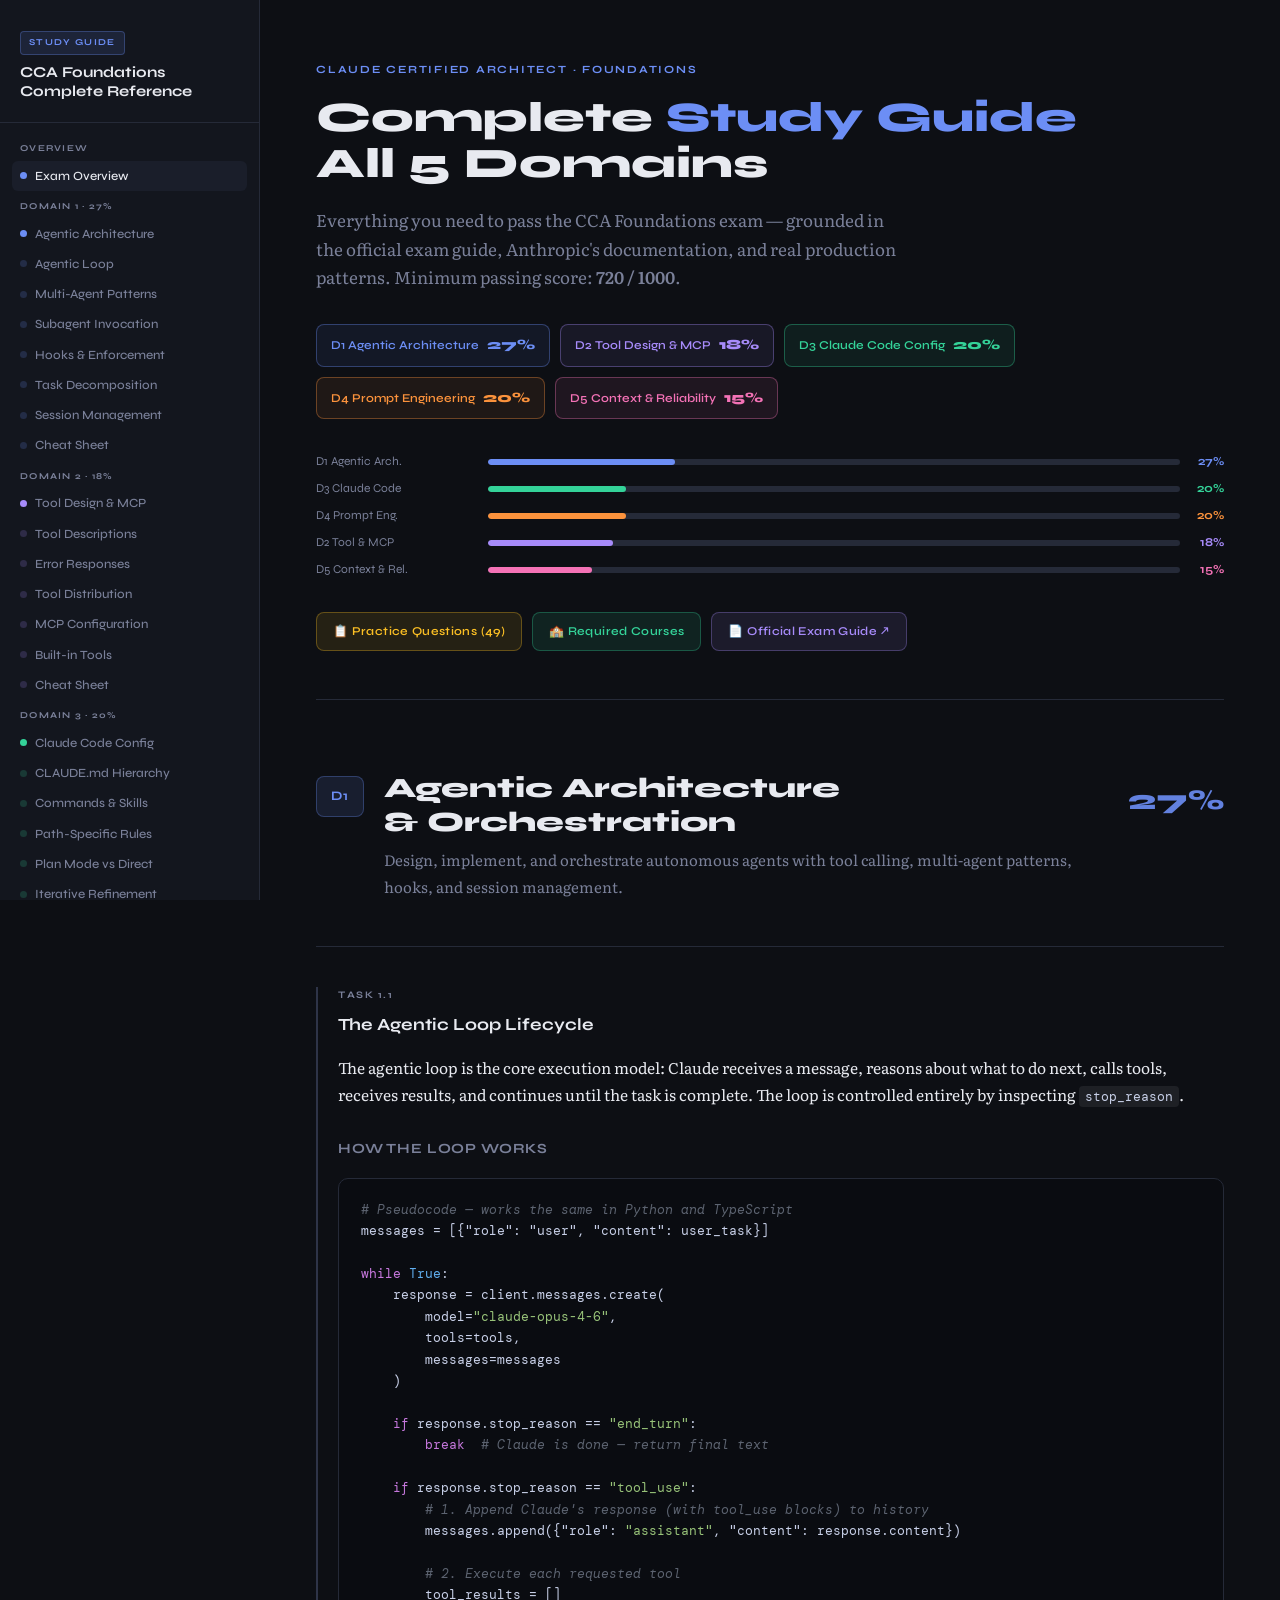
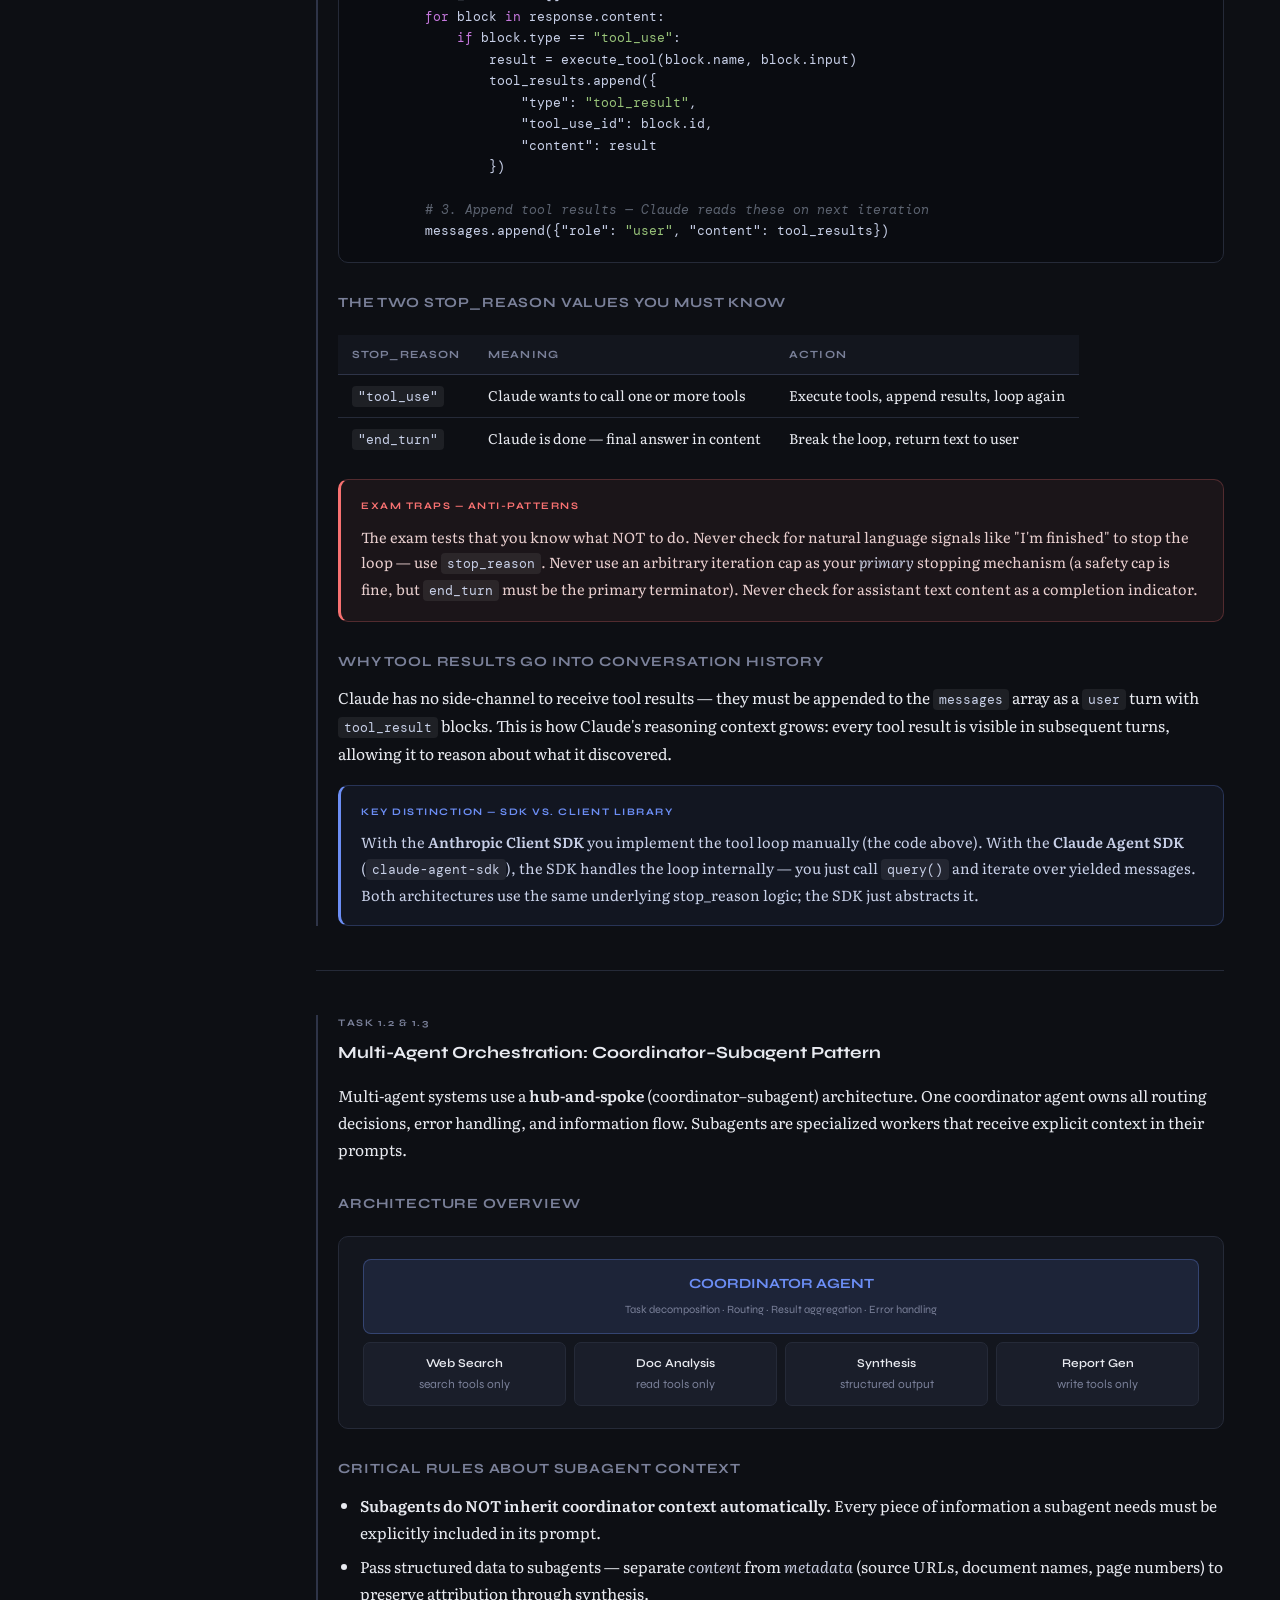
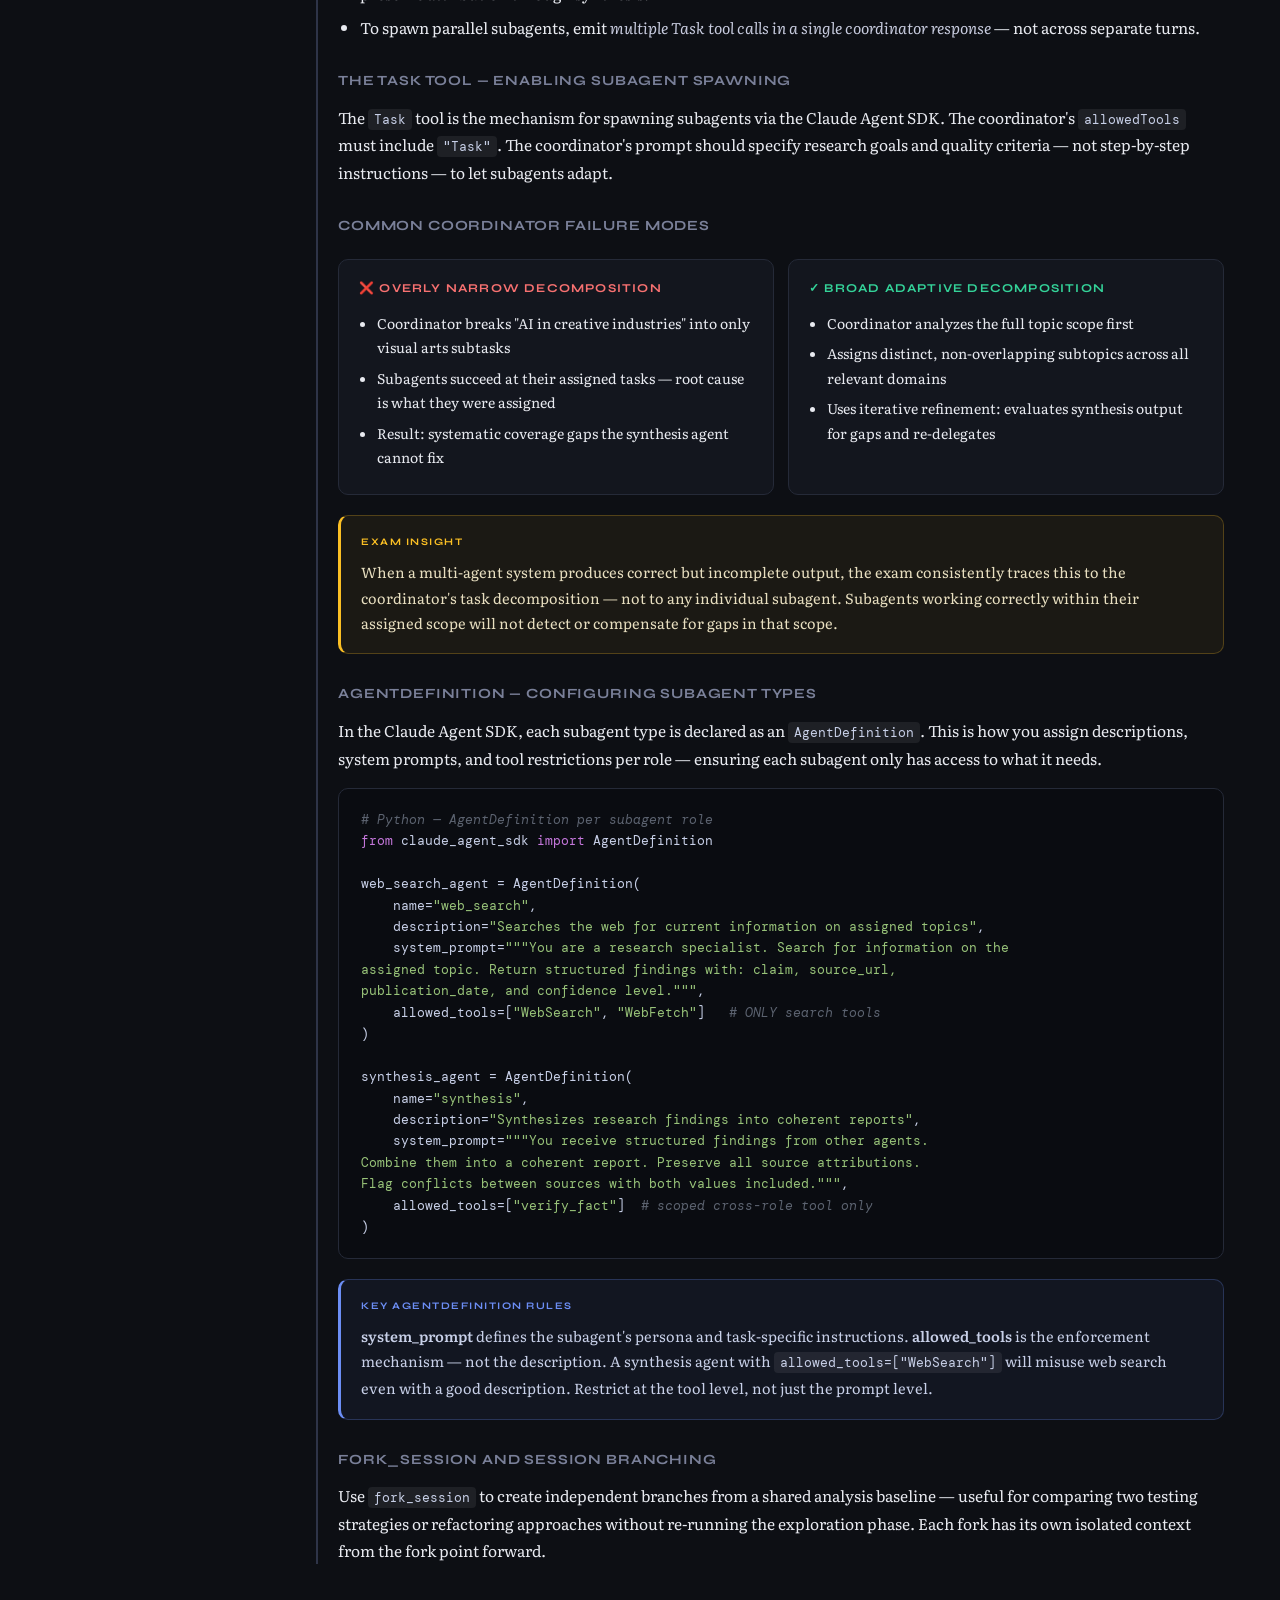
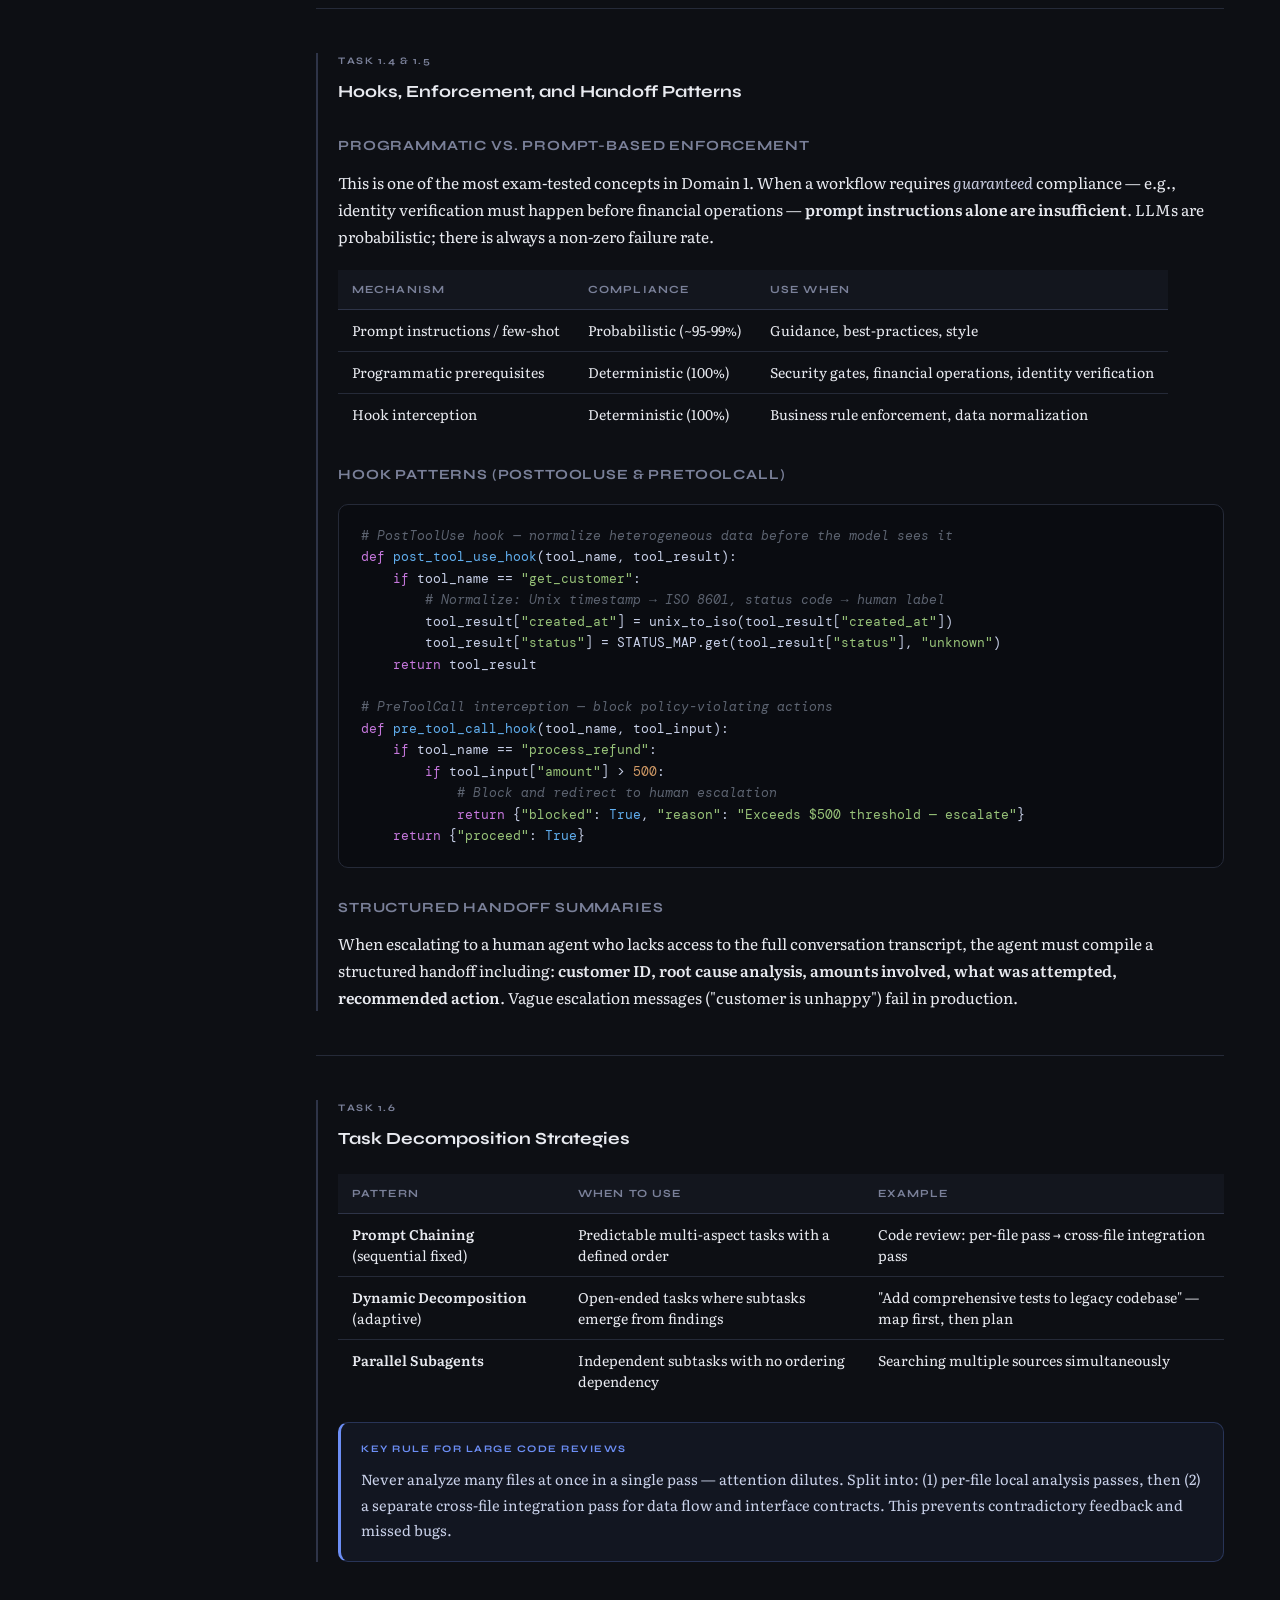
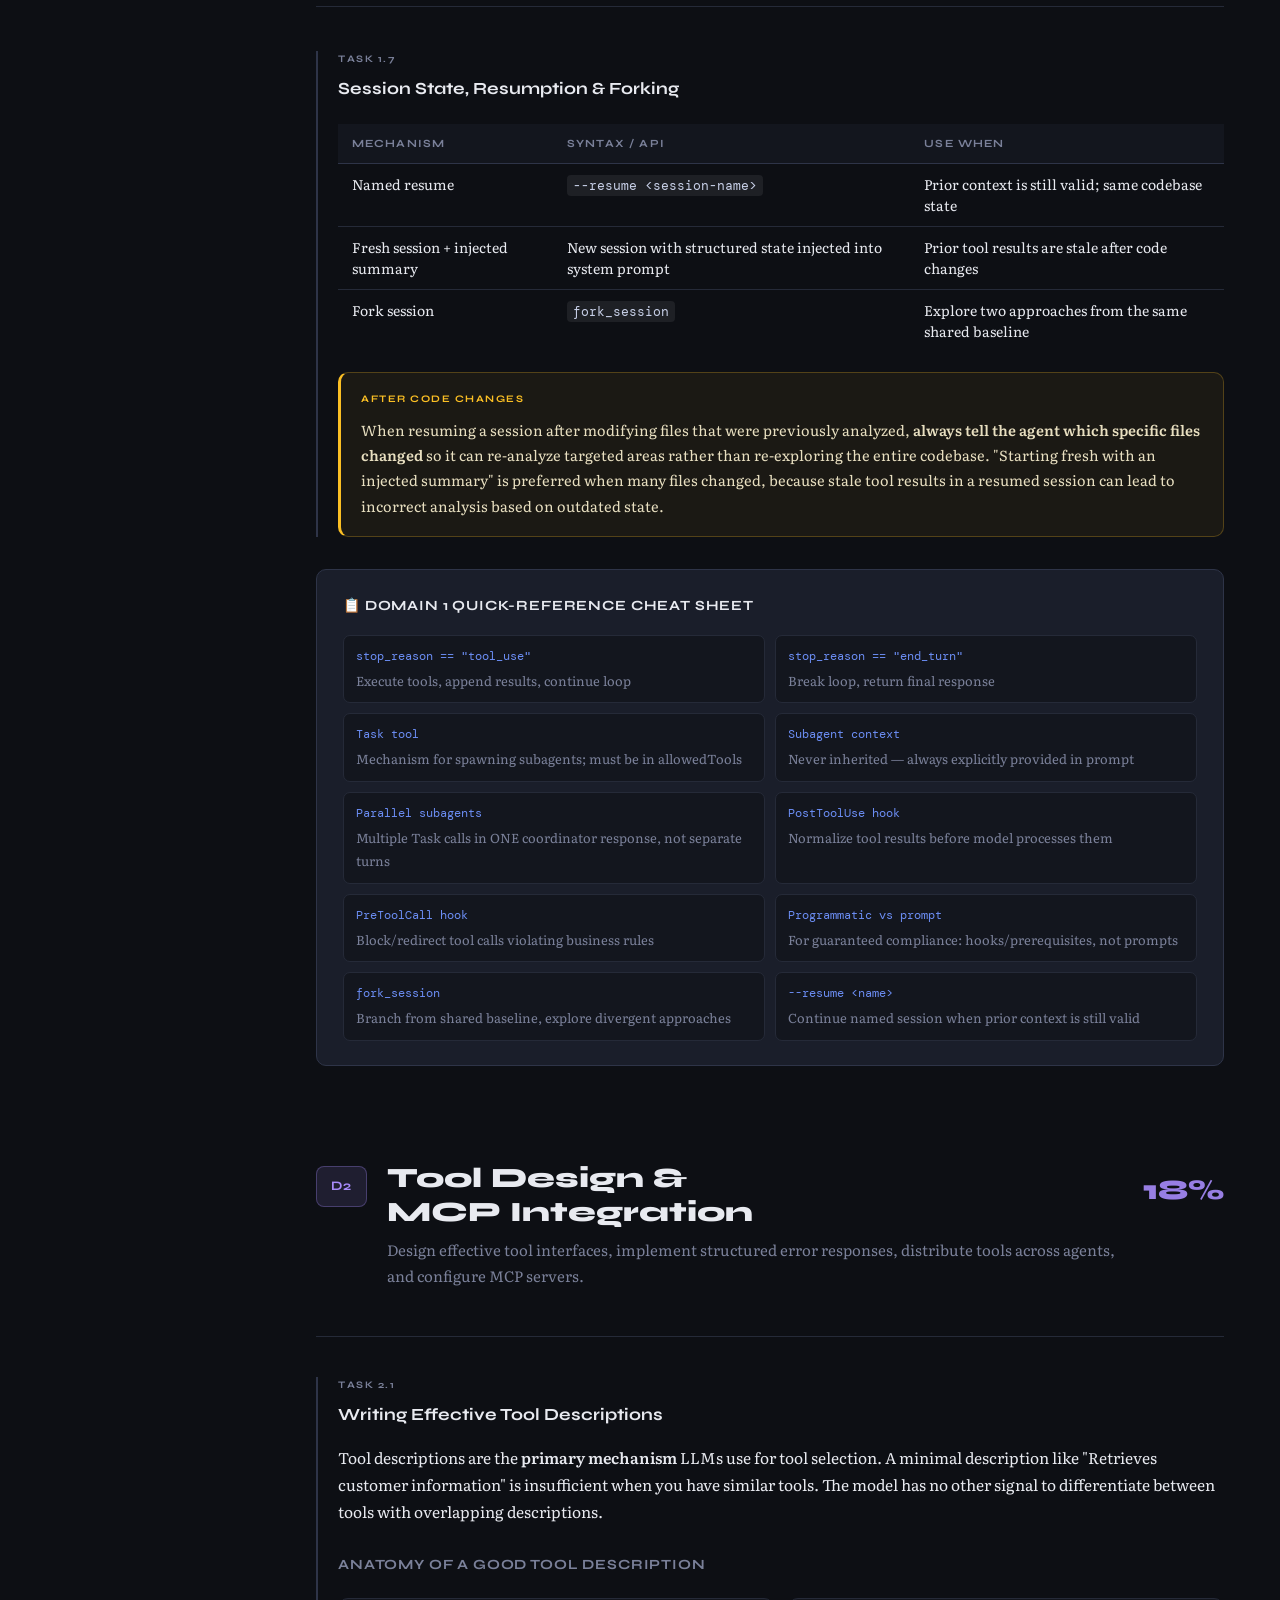
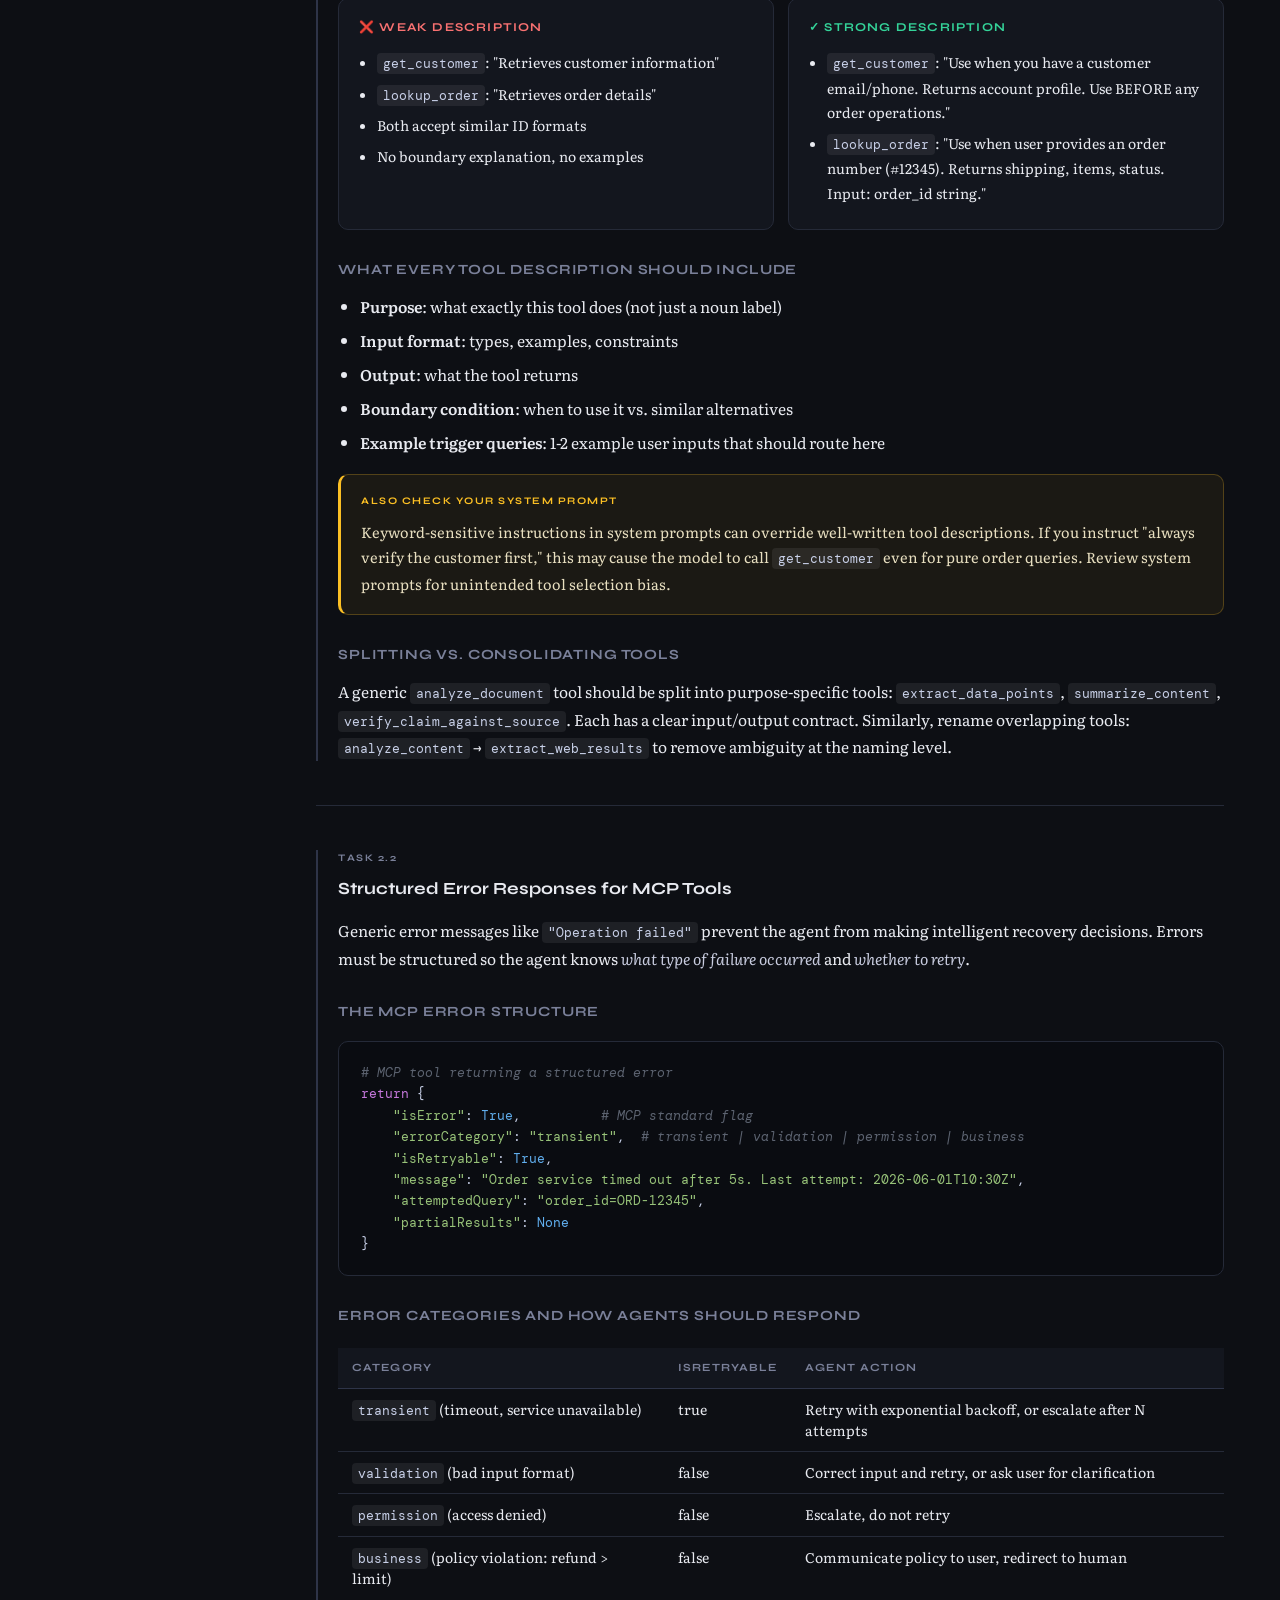
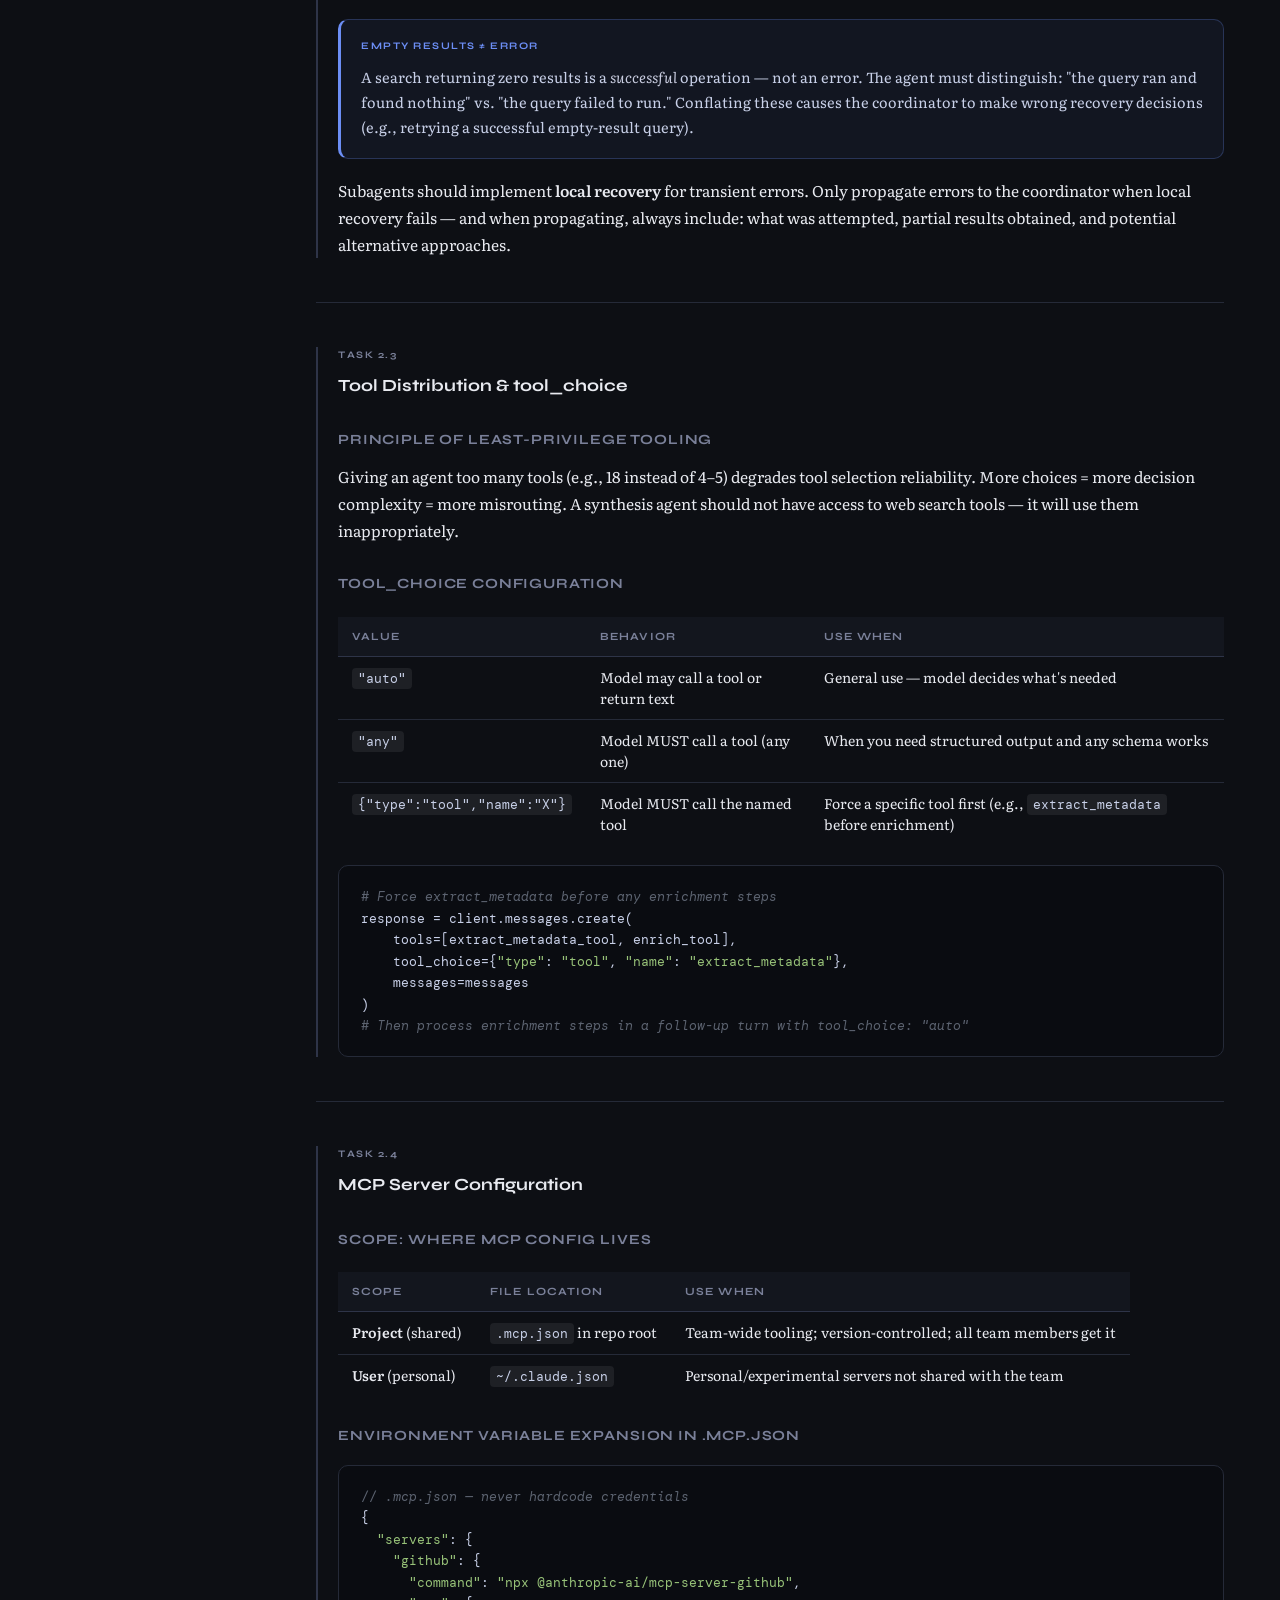
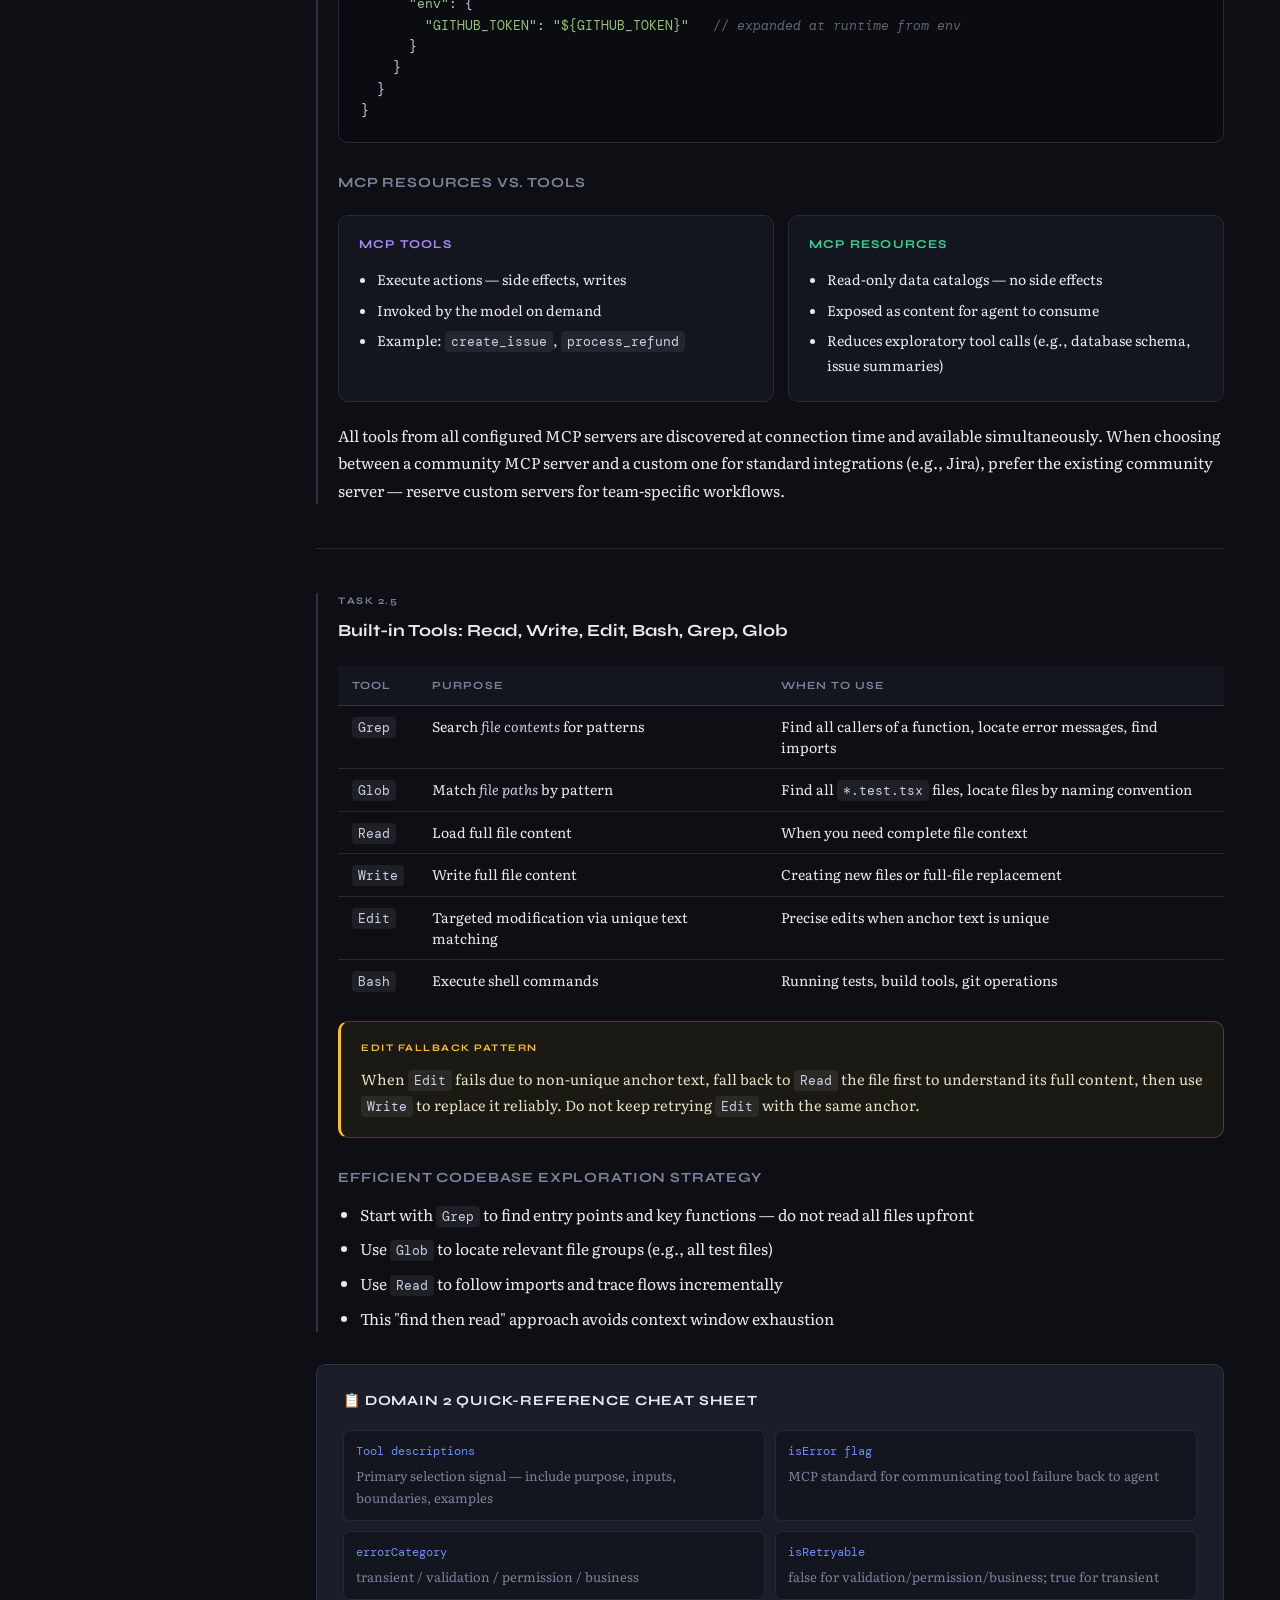
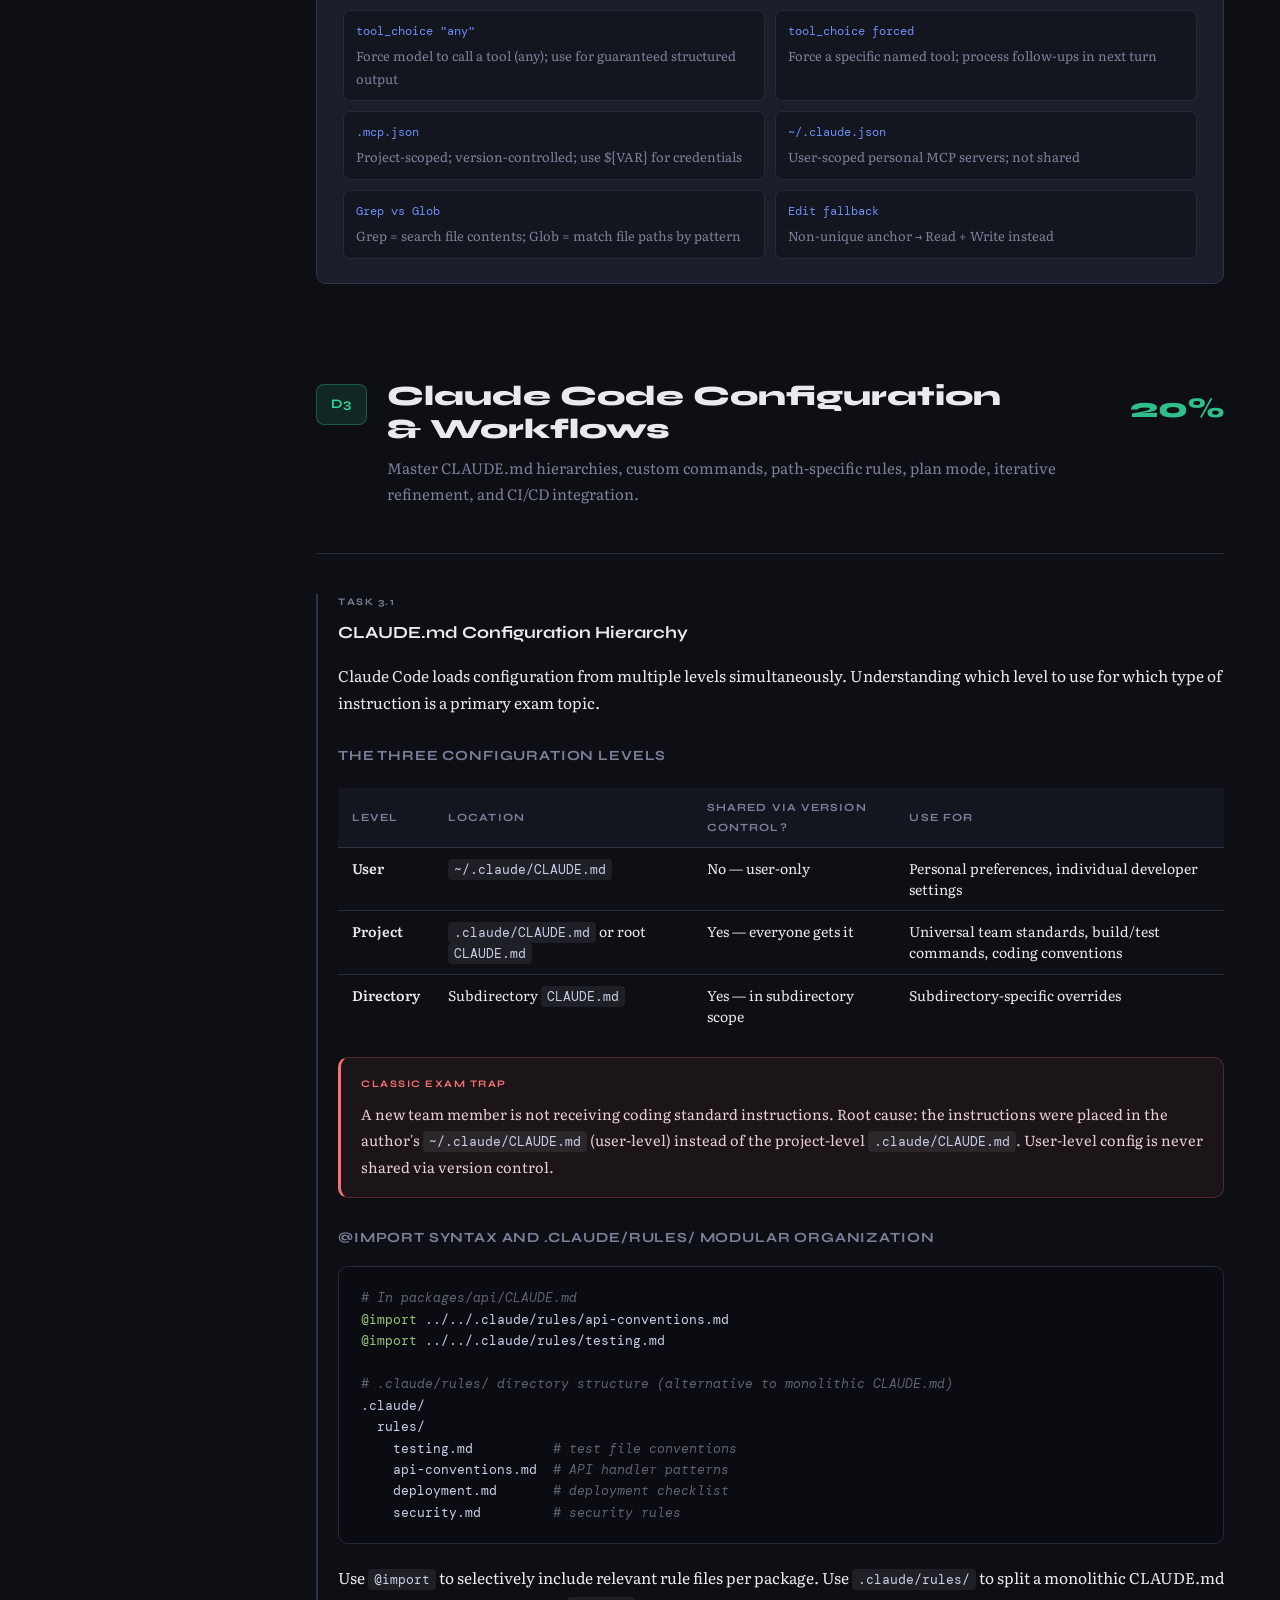
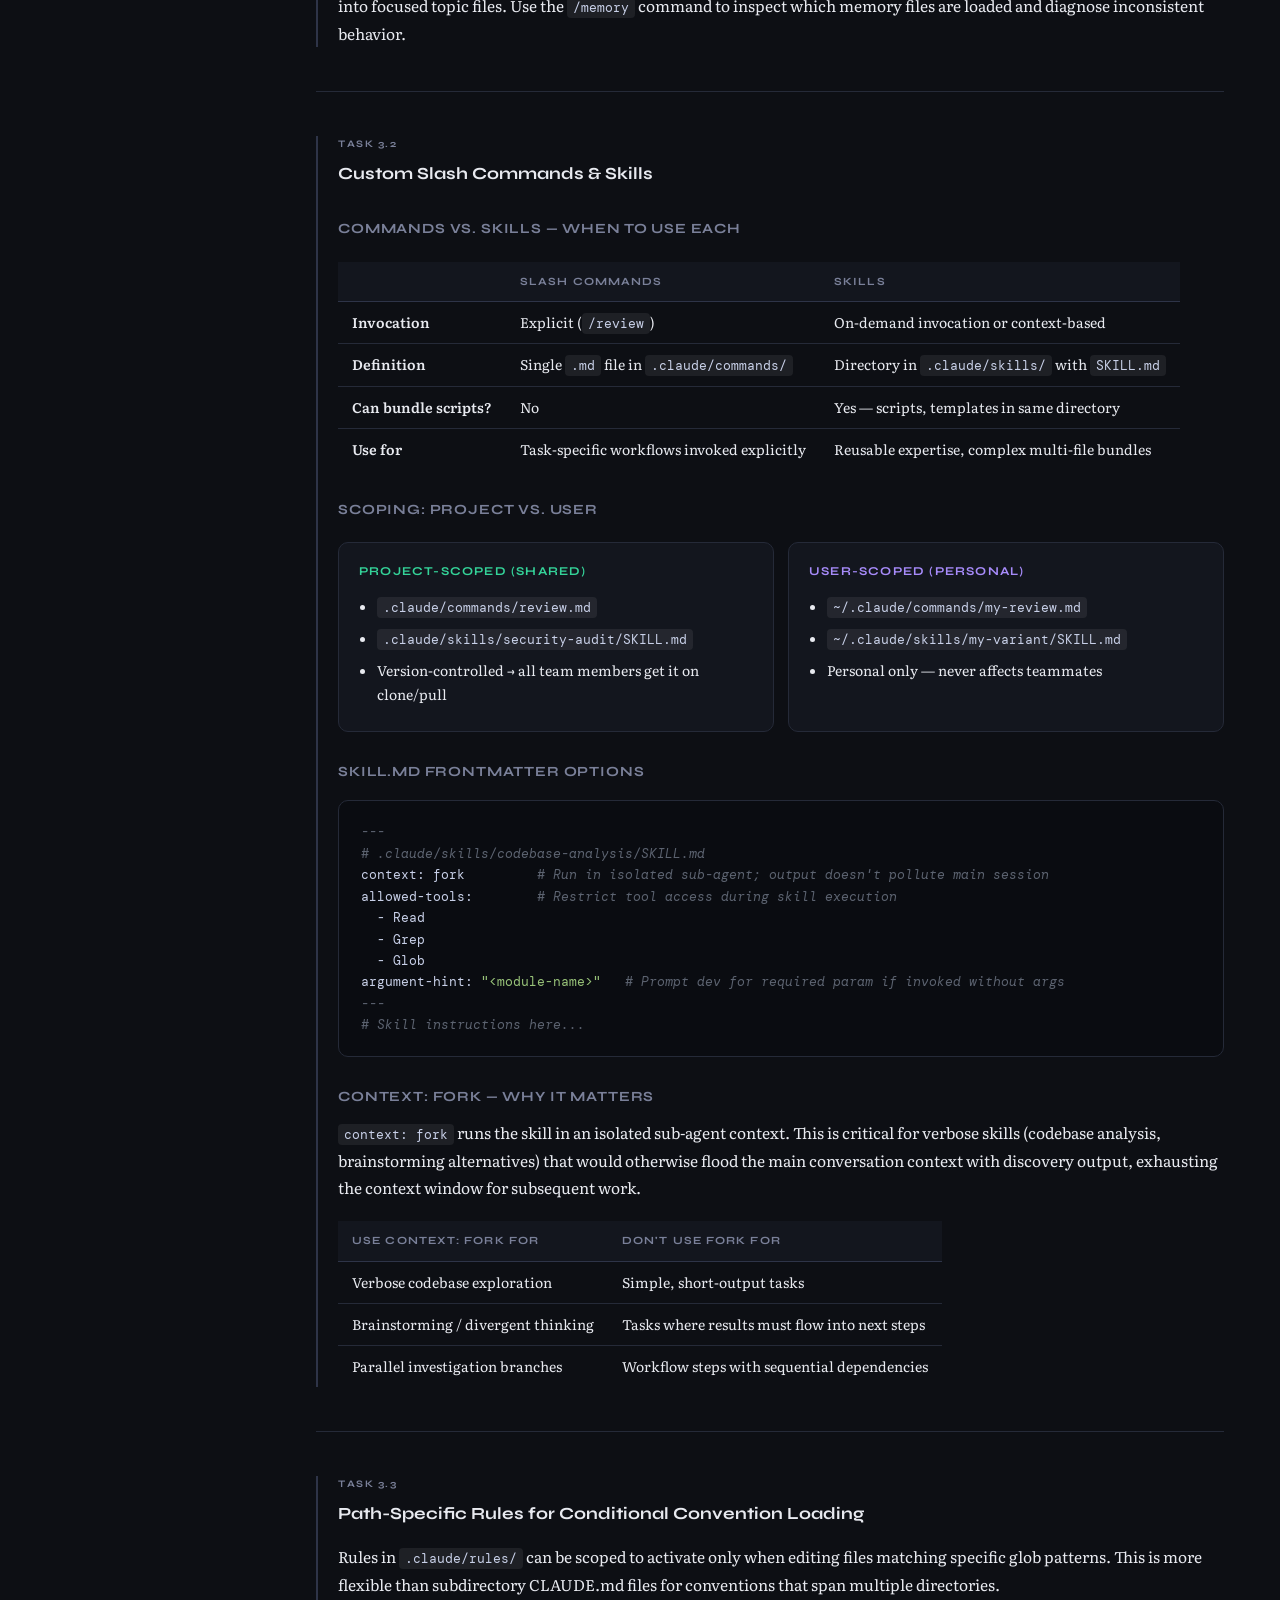
==== index.html @ 54225fa4 "Claude certified architect guide" ====
<!DOCTYPE html>
<html lang="en">
<head>
<meta charset="UTF-8">
<meta name="viewport" content="width=device-width, initial-scale=1.0">
<title>CCA Foundations — Complete Study Guide</title>
<style>
  @import url('https://fonts.googleapis.com/css2?family=Syne:wght@400;600;700;800&family=DM+Mono:ital,wght@0,400;0,500;1,400&family=Literata:ital,wght@0,300;0,400;0,500;1,300;1,400&display=swap');

  :root {
    --bg: #0d0f14;
    --surface: #13161e;
    --surface2: #1a1e2a;
    --border: #252a38;
    --border2: #2e3448;
    --text: #e8eaf0;
    --muted: #7a8099;
    --accent: #6c8ef5;
    --accent2: #a78bfa;
    --accent3: #34d399;
    --accent4: #fb923c;
    --accent5: #f472b6;
    --warn: #fbbf24;
    --d1: #6c8ef5;
    --d2: #a78bfa;
    --d3: #34d399;
    --d4: #fb923c;
    --d5: #f472b6;
    --code-bg: #0a0c11;
    --radius: 10px;
  }

  * { box-sizing: border-box; margin: 0; padding: 0; }

  html { scroll-behavior: smooth; overflow-x: hidden; }

  body {
    background: var(--bg);
    color: var(--text);
    font-family: 'Literata', Georgia, serif;
    font-size: 16px;
    line-height: 1.75;
  }

  /* ── Layout ── */
  .layout { display: flex; min-height: 100vh; }

  nav {
    width: 260px;
    flex-shrink: 0;
    background: var(--surface);
    border-right: 1px solid var(--border);
    position: fixed;
    top: 0; left: 0; bottom: 0;
    overflow-y: auto;
    padding: 0 0 40px;
    z-index: 100;
  }

  nav::-webkit-scrollbar { width: 4px; }
  nav::-webkit-scrollbar-thumb { background: var(--border2); border-radius: 4px; }

  .nav-logo {
    padding: 24px 20px 20px;
    border-bottom: 1px solid var(--border);
    margin-bottom: 12px;
  }
  .nav-logo .badge {
    display: inline-block;
    font-family: 'Syne', sans-serif;
    font-size: 9px;
    font-weight: 700;
    letter-spacing: 0.15em;
    text-transform: uppercase;
    color: var(--accent);
    background: rgba(108,142,245,0.12);
    border: 1px solid rgba(108,142,245,0.3);
    border-radius: 4px;
    padding: 3px 8px;
    margin-bottom: 8px;
  }
  .nav-logo h1 {
    font-family: 'Syne', sans-serif;
    font-size: 15px;
    font-weight: 700;
    color: var(--text);
    line-height: 1.3;
  }

  .nav-section { padding: 6px 12px 2px; }
  .nav-section-label {
    font-family: 'Syne', sans-serif;
    font-size: 9px;
    font-weight: 700;
    letter-spacing: 0.14em;
    text-transform: uppercase;
    color: var(--muted);
    padding: 0 8px;
    margin-bottom: 4px;
  }

  nav a {
    display: flex;
    align-items: center;
    gap: 8px;
    padding: 7px 8px;
    border-radius: 6px;
    font-family: 'Syne', sans-serif;
    font-size: 12.5px;
    font-weight: 500;
    color: var(--muted);
    text-decoration: none;
    transition: all 0.15s;
    line-height: 1.3;
  }
  nav a:hover { color: var(--text); background: var(--surface2); }
  nav a.active { color: var(--text); background: var(--surface2); }
  nav a .dot {
    width: 7px; height: 7px;
    border-radius: 50%;
    flex-shrink: 0;
  }

  main {
    margin-left: 260px;
    flex: 1;
    width: calc(100% - 260px);
    max-width: calc(100% - 260px);
    padding: 60px 56px 120px;
    box-sizing: border-box;
  }

  /* ── Hero ── */
  .hero {
    margin-bottom: 72px;
    padding-bottom: 48px;
    border-bottom: 1px solid var(--border);
  }
  .hero .eyebrow {
    font-family: 'Syne', sans-serif;
    font-size: 11px;
    font-weight: 700;
    letter-spacing: 0.16em;
    text-transform: uppercase;
    color: var(--accent);
    margin-bottom: 16px;
  }
  .hero h1 {
    font-family: 'Syne', sans-serif;
    font-size: 42px;
    font-weight: 800;
    line-height: 1.1;
    color: var(--text);
    margin-bottom: 18px;
  }
  .hero h1 span { color: var(--accent); }
  .hero p {
    font-size: 17px;
    color: var(--muted);
    max-width: 580px;
    line-height: 1.7;
    margin-bottom: 32px;
  }

  .domain-pills { display: flex; flex-wrap: wrap; gap: 10px; }
  .pill {
    display: flex;
    align-items: center;
    gap: 8px;
    padding: 8px 14px;
    border-radius: 8px;
    font-family: 'Syne', sans-serif;
    font-size: 12px;
    font-weight: 600;
    border: 1px solid;
  }
  .pill .pct {
    font-size: 14px;
    font-weight: 800;
  }

  /* ── Domain sections ── */
  .domain { margin-bottom: 96px; scroll-margin-top: 40px; }

  .domain-header {
    display: flex;
    align-items: flex-start;
    gap: 20px;
    margin-bottom: 40px;
    padding-bottom: 32px;
    border-bottom: 1px solid var(--border);
  }
  .domain-num {
    font-family: 'Syne', sans-serif;
    font-size: 13px;
    font-weight: 700;
    letter-spacing: 0.08em;
    padding: 8px 14px;
    border-radius: 8px;
    flex-shrink: 0;
    margin-top: 4px;
  }
  .domain-header-text h2 {
    font-family: 'Syne', sans-serif;
    font-size: 28px;
    font-weight: 800;
    color: var(--text);
    line-height: 1.2;
    margin-bottom: 8px;
  }
  .domain-header-text p {
    color: var(--muted);
    font-size: 15px;
  }
  .domain-weight {
    margin-left: auto;
    flex-shrink: 0;
    font-family: 'Syne', sans-serif;
    font-weight: 800;
    font-size: 28px;
    opacity: 0.9;
    padding-top: 4px;
  }

  /* ── Content blocks ── */
  h3 {
    font-family: 'Syne', sans-serif;
    font-size: 18px;
    font-weight: 700;
    color: var(--text);
    margin: 40px 0 14px;
    padding-top: 4px;
  }
  h3:first-of-type { margin-top: 0; }

  h4 {
    font-family: 'Syne', sans-serif;
    font-size: 14px;
    font-weight: 700;
    letter-spacing: 0.06em;
    text-transform: uppercase;
    color: var(--muted);
    margin: 28px 0 10px;
  }

  p { margin-bottom: 14px; color: var(--text); font-size: 15.5px; }

  ul, ol { padding-left: 22px; margin-bottom: 14px; }
  li { margin-bottom: 7px; font-size: 15.5px; color: var(--text); }
  li strong { color: var(--text); }

  strong { font-weight: 600; }
  em { font-style: italic; color: #c9cde0; }

  /* ── Cards ── */
  .card {
    background: var(--surface);
    border: 1px solid var(--border);
    border-radius: var(--radius);
    padding: 22px 24px;
    margin: 20px 0;
  }
  .card-title {
    font-family: 'Syne', sans-serif;
    font-size: 13px;
    font-weight: 700;
    letter-spacing: 0.1em;
    text-transform: uppercase;
    margin-bottom: 14px;
  }

  .tip-card {
    background: rgba(108,142,245,0.06);
    border: 1px solid rgba(108,142,245,0.25);
    border-left: 3px solid var(--accent);
    border-radius: var(--radius);
    padding: 18px 20px;
    margin: 18px 0;
  }
  .tip-card .label {
    font-family: 'Syne', sans-serif;
    font-size: 10px;
    font-weight: 700;
    letter-spacing: 0.15em;
    text-transform: uppercase;
    color: var(--accent);
    margin-bottom: 8px;
  }
  .tip-card p { margin: 0; font-size: 14.5px; color: #c8d0e8; }

  .warn-card {
    background: rgba(251,191,36,0.06);
    border: 1px solid rgba(251,191,36,0.25);
    border-left: 3px solid var(--warn);
    border-radius: var(--radius);
    padding: 18px 20px;
    margin: 18px 0;
  }
  .warn-card .label {
    font-family: 'Syne', sans-serif;
    font-size: 10px;
    font-weight: 700;
    letter-spacing: 0.15em;
    text-transform: uppercase;
    color: var(--warn);
    margin-bottom: 8px;
  }
  .warn-card p { margin: 0; font-size: 14.5px; color: #e8dfc0; }

  .danger-card {
    background: rgba(248,113,113,0.06);
    border: 1px solid rgba(248,113,113,0.25);
    border-left: 3px solid #f87171;
    border-radius: var(--radius);
    padding: 18px 20px;
    margin: 18px 0;
  }
  .danger-card .label {
    font-family: 'Syne', sans-serif;
    font-size: 10px;
    font-weight: 700;
    letter-spacing: 0.15em;
    text-transform: uppercase;
    color: #f87171;
    margin-bottom: 8px;
  }
  .danger-card p { margin: 0; font-size: 14.5px; color: #e8cece; }

  /* ── Code ── */
  pre {
    background: var(--code-bg);
    border: 1px solid var(--border);
    border-radius: var(--radius);
    padding: 20px 22px;
    overflow-x: auto;
    margin: 16px 0 20px;
    font-family: 'DM Mono', monospace;
    font-size: 13px;
    line-height: 1.65;
    color: #abb2bf;
    max-width: 100%;
    box-sizing: border-box;
  }
  code {
    font-family: 'DM Mono', monospace;
    font-size: 13px;
    background: rgba(255,255,255,0.07);
    padding: 2px 6px;
    border-radius: 4px;
    color: #c8d0e8;
  }
  pre code { background: none; padding: 0; border-radius: 0; font-size: inherit; }

  .kw { color: #c678dd; }
  .str { color: #98c379; }
  .cmt { color: #5c6370; font-style: italic; }
  .fn { color: #61afef; }
  .num { color: #d19a66; }
  .key { color: #e06c75; }

  /* ── Comparison table ── */
  .compare {
    display: grid;
    grid-template-columns: 1fr 1fr;
    gap: 14px;
    margin: 20px 0;
  }
  .compare-col {
    background: var(--surface);
    border: 1px solid var(--border);
    border-radius: var(--radius);
    padding: 18px 20px;
  }
  .compare-col .col-title {
    font-family: 'Syne', sans-serif;
    font-size: 12px;
    font-weight: 700;
    letter-spacing: 0.1em;
    text-transform: uppercase;
    margin-bottom: 12px;
  }
  .compare-col ul { padding-left: 18px; margin: 0; }
  .compare-col li { font-size: 14px; margin-bottom: 6px; }

  /* ── Decision table ── */
  table {
    display: block;
    overflow-x: auto;
    -webkit-overflow-scrolling: touch;
    width: 100%;
    border-collapse: collapse;
    margin: 20px 0;
    font-size: 14px;
  }
  th {
    font-family: 'Syne', sans-serif;
    font-size: 11px;
    font-weight: 700;
    letter-spacing: 0.1em;
    text-transform: uppercase;
    color: var(--muted);
    text-align: left;
    padding: 10px 14px;
    border-bottom: 1px solid var(--border2);
    background: var(--surface);
  }
  td {
    padding: 10px 14px;
    border-bottom: 1px solid var(--border);
    vertical-align: top;
    line-height: 1.5;
  }
  tr:last-child td { border-bottom: none; }
  tr:hover td { background: rgba(255,255,255,0.02); }

  /* ── Cheatsheet ── */
  .cheatsheet {
    background: var(--surface2);
    border: 1px solid var(--border2);
    border-radius: var(--radius);
    padding: 24px 26px;
    margin: 24px 0;
    scroll-margin-top: 40px;
  }
  .cheatsheet h4 {
    margin-top: 0;
    margin-bottom: 16px;
    color: var(--text);
  }
  .cheat-grid {
    display: grid;
    grid-template-columns: 1fr 1fr;
    gap: 10px;
  }
  .cheat-item {
    display: flex;
    flex-direction: column;
    gap: 3px;
    padding: 10px 12px;
    background: var(--surface);
    border: 1px solid var(--border);
    border-radius: 7px;
  }
  .cheat-item .ci-label {
    font-family: 'DM Mono', monospace;
    font-size: 12px;
    color: var(--accent);
  }
  .cheat-item .ci-desc {
    font-family: 'Literata', serif;
    font-size: 13px;
    color: var(--muted);
  }

  /* ── Section divider ── */
  .task-block {
    border-left: 2px solid var(--border2);
    padding-left: 20px;
    margin: 32px 0;
    scroll-margin-top: 40px;
  }
  .task-label {
    font-family: 'Syne', sans-serif;
    font-size: 10px;
    font-weight: 700;
    letter-spacing: 0.15em;
    text-transform: uppercase;
    color: var(--muted);
    margin-bottom: 6px;
  }
  .task-title {
    font-family: 'Syne', sans-serif;
    font-size: 17px;
    font-weight: 700;
    color: var(--text);
    margin-bottom: 14px;
  }

  /* ── Exam traps ── */
  .trap-list { list-style: none; padding: 0; }
  .trap-list li {
    display: flex;
    gap: 10px;
    padding: 10px 14px;
    background: rgba(248,113,113,0.05);
    border: 1px solid rgba(248,113,113,0.15);
    border-radius: 7px;
    margin-bottom: 8px;
    font-size: 14.5px;
    align-items: flex-start;
  }
  .trap-list li::before {
    content: "✗";
    color: #f87171;
    font-weight: 700;
    font-family: 'Syne', sans-serif;
    flex-shrink: 0;
    margin-top: 1px;
  }

  .right-list { list-style: none; padding: 0; }
  .right-list li {
    display: flex;
    gap: 10px;
    padding: 10px 14px;
    background: rgba(52,211,153,0.05);
    border: 1px solid rgba(52,211,153,0.15);
    border-radius: 7px;
    margin-bottom: 8px;
    font-size: 14.5px;
    align-items: flex-start;
  }
  .right-list li::before {
    content: "✓";
    color: var(--accent3);
    font-weight: 700;
    font-family: 'Syne', sans-serif;
    flex-shrink: 0;
    margin-top: 1px;
  }

  /* ── Progress bar ── */
  .domain-bar {
    display: flex;
    align-items: center;
    gap: 12px;
    margin: 6px 0;
    font-family: 'Syne', sans-serif;
    font-size: 12px;
  }
  .bar-track {
    flex: 1;
    height: 6px;
    background: var(--border);
    border-radius: 3px;
    overflow: hidden;
  }
  .bar-fill { height: 100%; border-radius: 3px; }
  .bar-label { width: 32px; text-align: right; font-weight: 700; }

  /* ── Misc ── */
  .divider {
    border: none;
    border-top: 1px solid var(--border);
    margin: 44px 0;
  }

  .tag {
    display: inline-block;
    font-family: 'Syne', sans-serif;
    font-size: 10px;
    font-weight: 700;
    letter-spacing: 0.1em;
    text-transform: uppercase;
    padding: 3px 8px;
    border-radius: 4px;
    margin: 0 3px 3px 0;
  }

  /* ── Responsive Enhancements ── */

  /* Smooth nav slide transition */
  nav { transition: transform 0.25s ease; }

  /* Hamburger button — hidden on desktop */
  .nav-toggle {
    display: none;
    position: fixed;
    top: 14px;
    left: 14px;
    z-index: 200;
    background: var(--surface);
    border: 1px solid var(--border2);
    border-radius: 8px;
    width: 42px;
    height: 42px;
    cursor: pointer;
    padding: 0;
    flex-direction: column;
    justify-content: center;
    align-items: center;
    gap: 5px;
  }
  .nav-toggle span {
    display: block;
    width: 22px;
    height: 2px;
    background: var(--text);
    border-radius: 2px;
    transition: transform 0.22s ease, opacity 0.22s ease;
  }
  body.nav-open .nav-toggle span:nth-child(1) { transform: translateY(7px) rotate(45deg); }
  body.nav-open .nav-toggle span:nth-child(2) { opacity: 0; transform: scaleX(0); }
  body.nav-open .nav-toggle span:nth-child(3) { transform: translateY(-7px) rotate(-45deg); }

  /* Overlay behind open nav on mobile */
  .nav-overlay {
    display: none;
    position: fixed;
    inset: 0;
    background: rgba(0, 0, 0, 0.55);
    z-index: 99;
    backdrop-filter: blur(2px);
  }
  body.nav-open .nav-overlay { display: block; }

  /* ── 1200px: narrow sidebar slightly ── */
  @media (max-width: 1200px) {
    nav { width: 220px; }
    main {
      margin-left: 220px;
      width: calc(100% - 220px);
      max-width: calc(100% - 220px);
      padding: 60px 40px 100px;
    }
  }

  /* ── 900px: slide-in drawer ── */
  @media (max-width: 900px) {
    nav {
      display: block;
      width: 260px;
      transform: translateX(-260px);
    }
    body.nav-open nav { transform: translateX(0); }
    .nav-toggle { display: flex; }
    main {
      margin-left: 0;
      width: 100%;
      max-width: 100%;
      padding: 56px 24px 80px;
    }
    .cheat-grid { grid-template-columns: 1fr; }
    .compare { grid-template-columns: 1fr; }
  }

  /* ── 480px: small phones ── */
  @media (max-width: 480px) {
    main { padding: 48px 16px 64px; }
    .domain-pills { grid-template-columns: 1fr 1fr; }
    h1 { font-size: clamp(1.6rem, 7vw, 2.4rem); }
    h2 { font-size: clamp(1.2rem, 5vw, 1.8rem); }
    pre { font-size: 0.78rem; }
  }
</style>
</head>
<body>

<button class="nav-toggle" aria-label="Toggle navigation">
  <span></span><span></span><span></span>
</button>
<div class="nav-overlay"></div>

<div class="layout">

<!-- ───── SIDEBAR ───── -->
<nav>
  <div class="nav-logo">
    <div class="badge">Study Guide</div>
    <h1>CCA Foundations<br>Complete Reference</h1>
  </div>

  <div class="nav-section">
    <div class="nav-section-label">Overview</div>
    <a href="#overview"><span class="dot" style="background:#6c8ef5"></span>Exam Overview</a>
  </div>

  <div class="nav-section">
    <div class="nav-section-label">Domain 1 · 27%</div>
    <a href="#d1"><span class="dot" style="background:#6c8ef5"></span>Agentic Architecture</a>
    <a href="#d1-loop"><span class="dot" style="background:#6c8ef530"></span>Agentic Loop</a>
    <a href="#d1-multiagent"><span class="dot" style="background:#6c8ef530"></span>Multi-Agent Patterns</a>
    <a href="#d1-subagent"><span class="dot" style="background:#6c8ef530"></span>Subagent Invocation</a>
    <a href="#d1-hooks"><span class="dot" style="background:#6c8ef530"></span>Hooks & Enforcement</a>
    <a href="#d1-decomp"><span class="dot" style="background:#6c8ef530"></span>Task Decomposition</a>
    <a href="#d1-session"><span class="dot" style="background:#6c8ef530"></span>Session Management</a>
    <a href="#d1-cheat"><span class="dot" style="background:#6c8ef530"></span>Cheat Sheet</a>
  </div>

  <div class="nav-section">
    <div class="nav-section-label">Domain 2 · 18%</div>
    <a href="#d2"><span class="dot" style="background:#a78bfa"></span>Tool Design & MCP</a>
    <a href="#d2-descriptions"><span class="dot" style="background:#a78bfa30"></span>Tool Descriptions</a>
    <a href="#d2-errors"><span class="dot" style="background:#a78bfa30"></span>Error Responses</a>
    <a href="#d2-distribution"><span class="dot" style="background:#a78bfa30"></span>Tool Distribution</a>
    <a href="#d2-mcp-config"><span class="dot" style="background:#a78bfa30"></span>MCP Configuration</a>
    <a href="#d2-builtins"><span class="dot" style="background:#a78bfa30"></span>Built-in Tools</a>
    <a href="#d2-cheat"><span class="dot" style="background:#a78bfa30"></span>Cheat Sheet</a>
  </div>

  <div class="nav-section">
    <div class="nav-section-label">Domain 3 · 20%</div>
    <a href="#d3"><span class="dot" style="background:#34d399"></span>Claude Code Config</a>
    <a href="#d3-claudemd"><span class="dot" style="background:#34d39930"></span>CLAUDE.md Hierarchy</a>
    <a href="#d3-commands"><span class="dot" style="background:#34d39930"></span>Commands & Skills</a>
    <a href="#d3-rules"><span class="dot" style="background:#34d39930"></span>Path-Specific Rules</a>
    <a href="#d3-planmode"><span class="dot" style="background:#34d39930"></span>Plan Mode vs Direct</a>
    <a href="#d3-iteration"><span class="dot" style="background:#34d39930"></span>Iterative Refinement</a>
    <a href="#d3-cicd"><span class="dot" style="background:#34d39930"></span>CI/CD Integration</a>
    <a href="#d3-cheat"><span class="dot" style="background:#34d39930"></span>Cheat Sheet</a>
  </div>

  <div class="nav-section">
    <div class="nav-section-label">Domain 4 · 20%</div>
    <a href="#d4"><span class="dot" style="background:#fb923c"></span>Prompt Engineering</a>
    <a href="#d4-precision"><span class="dot" style="background:#fb923c30"></span>Precision & Criteria</a>
    <a href="#d4-fewshot"><span class="dot" style="background:#fb923c30"></span>Few-Shot Prompting</a>
    <a href="#d4-structured"><span class="dot" style="background:#fb923c30"></span>Structured Output</a>
    <a href="#d4-retry"><span class="dot" style="background:#fb923c30"></span>Validation & Retry</a>
    <a href="#d4-batch"><span class="dot" style="background:#fb923c30"></span>Batch Processing</a>
    <a href="#d4-multipass"><span class="dot" style="background:#fb923c30"></span>Multi-Pass Review</a>
    <a href="#d4-cheat"><span class="dot" style="background:#fb923c30"></span>Cheat Sheet</a>
  </div>

  <div class="nav-section">
    <div class="nav-section-label">Domain 5 · 15%</div>
    <a href="#d5"><span class="dot" style="background:#f472b6"></span>Context & Reliability</a>
    <a href="#d5-context"><span class="dot" style="background:#f472b630"></span>Context Management</a>
    <a href="#d5-escalation"><span class="dot" style="background:#f472b630"></span>Escalation Patterns</a>
    <a href="#d5-errors"><span class="dot" style="background:#f472b630"></span>Error Propagation</a>
    <a href="#d5-codebase"><span class="dot" style="background:#f472b630"></span>Large Codebase</a>
    <a href="#d5-humanreview"><span class="dot" style="background:#f472b630"></span>Human Review</a>
    <a href="#d5-provenance"><span class="dot" style="background:#f472b630"></span>Provenance</a>
    <a href="#d5-cheat"><span class="dot" style="background:#f472b630"></span>Cheat Sheet</a>
  </div>

  <div class="nav-section">
    <div class="nav-section-label">Exam Practice</div>
    <a href="#out-of-scope"><span class="dot" style="background:#fbbf24"></span>Out-of-Scope Topics</a>
    <a href="#sample-questions"><span class="dot" style="background:#fbbf24"></span>Sample Questions (12)</a>
    <a href="#exercises"><span class="dot" style="background:#34d399"></span>Prep Exercises (4)</a>
    <a href="#appendix"><span class="dot" style="background:#a78bfa"></span>Technologies Appendix</a>
  </div>

  <div class="nav-section">
    <div class="nav-section-label">Resources</div>
    <a href="questions.html"><span class="dot" style="background:#fbbf24"></span>Practice Questions (49)</a>
    <a href="COURSES.md"><span class="dot" style="background:#34d399"></span>Required Courses</a>
    <a href="docs/Exam_Guide.pdf" target="_blank"><span class="dot" style="background:#a78bfa"></span>Official Exam Guide ↗</a>
    <a href="docs/Anthropic_Academy_Course_Catalog.pdf" target="_blank"><span class="dot" style="background:#6c8ef5"></span>Course Catalog ↗</a>
  </div>
</nav>

<!-- ───── MAIN CONTENT ───── -->
<main>

<!-- HERO -->
<section class="hero" id="overview">
  <div class="eyebrow">Claude Certified Architect · Foundations</div>
  <h1>Complete <span>Study Guide</span><br>All 5 Domains</h1>
  <p>Everything you need to pass the CCA Foundations exam — grounded in the official exam guide, Anthropic's documentation, and real production patterns. Minimum passing score: <strong>720 / 1000</strong>.</p>

  <div class="domain-pills">
    <div class="pill" style="color:#6c8ef5;border-color:rgba(108,142,245,0.35);background:rgba(108,142,245,0.08)">
      <span>D1 Agentic Architecture</span><span class="pct">27%</span>
    </div>
    <div class="pill" style="color:#a78bfa;border-color:rgba(167,139,250,0.35);background:rgba(167,139,250,0.08)">
      <span>D2 Tool Design & MCP</span><span class="pct">18%</span>
    </div>
    <div class="pill" style="color:#34d399;border-color:rgba(52,211,153,0.35);background:rgba(52,211,153,0.08)">
      <span>D3 Claude Code Config</span><span class="pct">20%</span>
    </div>
    <div class="pill" style="color:#fb923c;border-color:rgba(251,146,60,0.35);background:rgba(251,146,60,0.08)">
      <span>D4 Prompt Engineering</span><span class="pct">20%</span>
    </div>
    <div class="pill" style="color:#f472b6;border-color:rgba(244,114,182,0.35);background:rgba(244,114,182,0.08)">
      <span>D5 Context & Reliability</span><span class="pct">15%</span>
    </div>
  </div>

  <div style="margin-top:32px;">
    <div class="domain-bar"><span style="width:160px;font-family:'Syne',sans-serif;font-size:12px;color:var(--muted)">D1 Agentic Arch.</span><div class="bar-track"><div class="bar-fill" style="width:27%;background:#6c8ef5"></div></div><span class="bar-label" style="color:#6c8ef5">27%</span></div>
    <div class="domain-bar"><span style="width:160px;font-family:'Syne',sans-serif;font-size:12px;color:var(--muted)">D3 Claude Code</span><div class="bar-track"><div class="bar-fill" style="width:20%;background:#34d399"></div></div><span class="bar-label" style="color:#34d399">20%</span></div>
    <div class="domain-bar"><span style="width:160px;font-family:'Syne',sans-serif;font-size:12px;color:var(--muted)">D4 Prompt Eng.</span><div class="bar-track"><div class="bar-fill" style="width:20%;background:#fb923c"></div></div><span class="bar-label" style="color:#fb923c">20%</span></div>
    <div class="domain-bar"><span style="width:160px;font-family:'Syne',sans-serif;font-size:12px;color:var(--muted)">D2 Tool & MCP</span><div class="bar-track"><div class="bar-fill" style="width:18%;background:#a78bfa"></div></div><span class="bar-label" style="color:#a78bfa">18%</span></div>
    <div class="domain-bar"><span style="width:160px;font-family:'Syne',sans-serif;font-size:12px;color:var(--muted)">D5 Context & Rel.</span><div class="bar-track"><div class="bar-fill" style="width:15%;background:#f472b6"></div></div><span class="bar-label" style="color:#f472b6">15%</span></div>
  </div>

  <div style="margin-top:32px;display:flex;gap:10px;flex-wrap:wrap;">
    <a href="questions.html" style="display:inline-flex;align-items:center;gap:7px;background:rgba(251,191,36,0.1);border:1px solid rgba(251,191,36,0.3);color:#fbbf24;font-family:'Syne',sans-serif;font-size:12px;font-weight:600;padding:8px 16px;border-radius:8px;text-decoration:none;letter-spacing:0.03em;">&#128203; Practice Questions (49)</a>
    <a href="COURSES.md" style="display:inline-flex;align-items:center;gap:7px;background:rgba(52,211,153,0.1);border:1px solid rgba(52,211,153,0.3);color:#34d399;font-family:'Syne',sans-serif;font-size:12px;font-weight:600;padding:8px 16px;border-radius:8px;text-decoration:none;letter-spacing:0.03em;">&#127979; Required Courses</a>
    <a href="docs/Exam_Guide.pdf" target="_blank" style="display:inline-flex;align-items:center;gap:7px;background:rgba(167,139,250,0.1);border:1px solid rgba(167,139,250,0.3);color:#a78bfa;font-family:'Syne',sans-serif;font-size:12px;font-weight:600;padding:8px 16px;border-radius:8px;text-decoration:none;letter-spacing:0.03em;">&#128196; Official Exam Guide ↗</a>
  </div>
</section>


<!-- ═══════════════════════════════════════════════════
     DOMAIN 1: AGENTIC ARCHITECTURE & ORCHESTRATION
═══════════════════════════════════════════════════ -->
<section class="domain" id="d1">
  <div class="domain-header">
    <div class="domain-num" style="background:rgba(108,142,245,0.12);color:#6c8ef5;border:1px solid rgba(108,142,245,0.3)">D1</div>
    <div class="domain-header-text">
      <h2>Agentic Architecture<br>&amp; Orchestration</h2>
      <p>Design, implement, and orchestrate autonomous agents with tool calling, multi-agent patterns, hooks, and session management.</p>
    </div>
    <div class="domain-weight" style="color:#6c8ef5">27%</div>
  </div>

  <!-- 1.1 Agentic Loop -->
  <div class="task-block" id="d1-loop">
    <div class="task-label">Task 1.1</div>
    <div class="task-title">The Agentic Loop Lifecycle</div>

    <p>The agentic loop is the core execution model: Claude receives a message, reasons about what to do next, calls tools, receives results, and continues until the task is complete. The loop is controlled entirely by inspecting <code>stop_reason</code>.</p>

    <h4>How the loop works</h4>

    <pre><code><span class="cmt"># Pseudocode — works the same in Python and TypeScript</span>
messages = [{"role": "user", "content": user_task}]

<span class="kw">while</span> <span class="fn">True</span>:
    response = client.messages.create(
        model=<span class="str">"claude-opus-4-6"</span>,
        tools=tools,
        messages=messages
    )

    <span class="kw">if</span> response.stop_reason == <span class="str">"end_turn"</span>:
        <span class="kw">break</span>  <span class="cmt"># Claude is done — return final text</span>

    <span class="kw">if</span> response.stop_reason == <span class="str">"tool_use"</span>:
        <span class="cmt"># 1. Append Claude's response (with tool_use blocks) to history</span>
        messages.append({"role": <span class="str">"assistant"</span>, "content": response.content})

        <span class="cmt"># 2. Execute each requested tool</span>
        tool_results = []
        <span class="kw">for</span> block <span class="kw">in</span> response.content:
            <span class="kw">if</span> block.type == <span class="str">"tool_use"</span>:
                result = execute_tool(block.name, block.input)
                tool_results.append({
                    "type": <span class="str">"tool_result"</span>,
                    "tool_use_id": block.id,
                    "content": result
                })

        <span class="cmt"># 3. Append tool results — Claude reads these on next iteration</span>
        messages.append({"role": <span class="str">"user"</span>, "content": tool_results})</code></pre>

    <h4>The two stop_reason values you must know</h4>
    <table>
      <tr><th>stop_reason</th><th>Meaning</th><th>Action</th></tr>
      <tr><td><code>"tool_use"</code></td><td>Claude wants to call one or more tools</td><td>Execute tools, append results, loop again</td></tr>
      <tr><td><code>"end_turn"</code></td><td>Claude is done — final answer in content</td><td>Break the loop, return text to user</td></tr>
    </table>

    <div class="danger-card">
      <div class="label">Exam Traps — Anti-Patterns</div>
      <p>The exam tests that you know what NOT to do. Never check for natural language signals like "I'm finished" to stop the loop — use <code>stop_reason</code>. Never use an arbitrary iteration cap as your <em>primary</em> stopping mechanism (a safety cap is fine, but <code>end_turn</code> must be the primary terminator). Never check for assistant text content as a completion indicator.</p>
    </div>

    <h4>Why tool results go into conversation history</h4>
    <p>Claude has no side-channel to receive tool results — they must be appended to the <code>messages</code> array as a <code>user</code> turn with <code>tool_result</code> blocks. This is how Claude's reasoning context grows: every tool result is visible in subsequent turns, allowing it to reason about what it discovered.</p>

    <div class="tip-card">
      <div class="label">Key Distinction — SDK vs. Client Library</div>
      <p>With the <strong>Anthropic Client SDK</strong> you implement the tool loop manually (the code above). With the <strong>Claude Agent SDK</strong> (<code>claude-agent-sdk</code>), the SDK handles the loop internally — you just call <code>query()</code> and iterate over yielded messages. Both architectures use the same underlying stop_reason logic; the SDK just abstracts it.</p>
    </div>
  </div>

  <hr class="divider">

  <!-- 1.2 Multi-Agent -->
  <div class="task-block" id="d1-multiagent">
    <div class="task-label">Task 1.2 & 1.3</div>
    <div class="task-title">Multi-Agent Orchestration: Coordinator–Subagent Pattern</div>

    <p>Multi-agent systems use a <strong>hub-and-spoke</strong> (coordinator–subagent) architecture. One coordinator agent owns all routing decisions, error handling, and information flow. Subagents are specialized workers that receive explicit context in their prompts.</p>

    <h4>Architecture overview</h4>
    <div class="card">
      <div style="display:flex;flex-direction:column;gap:8px;">
        <div style="background:rgba(108,142,245,0.12);border:1px solid rgba(108,142,245,0.3);border-radius:8px;padding:12px 16px;text-align:center;font-family:'Syne',sans-serif;font-size:14px;font-weight:700;color:#6c8ef5;">COORDINATOR AGENT<br><span style="font-size:11px;font-weight:400;color:var(--muted)">Task decomposition · Routing · Result aggregation · Error handling</span></div>
        <div style="display:grid;grid-template-columns:1fr 1fr 1fr 1fr;gap:8px;">
          <div style="background:var(--surface2);border:1px solid var(--border);border-radius:7px;padding:10px;text-align:center;font-size:12px;font-family:'Syne',sans-serif;"><strong>Web Search</strong><br><span style="color:var(--muted)">search tools only</span></div>
          <div style="background:var(--surface2);border:1px solid var(--border);border-radius:7px;padding:10px;text-align:center;font-size:12px;font-family:'Syne',sans-serif;"><strong>Doc Analysis</strong><br><span style="color:var(--muted)">read tools only</span></div>
          <div style="background:var(--surface2);border:1px solid var(--border);border-radius:7px;padding:10px;text-align:center;font-size:12px;font-family:'Syne',sans-serif;"><strong>Synthesis</strong><br><span style="color:var(--muted)">structured output</span></div>
          <div style="background:var(--surface2);border:1px solid var(--border);border-radius:7px;padding:10px;text-align:center;font-size:12px;font-family:'Syne',sans-serif;"><strong>Report Gen</strong><br><span style="color:var(--muted)">write tools only</span></div>
        </div>
      </div>
    </div>

    <h4>Critical rules about subagent context</h4>
    <ul>
      <li><strong>Subagents do NOT inherit coordinator context automatically.</strong> Every piece of information a subagent needs must be explicitly included in its prompt.</li>
      <li>Pass structured data to subagents — separate <em>content</em> from <em>metadata</em> (source URLs, document names, page numbers) to preserve attribution through synthesis.</li>
      <li>To spawn parallel subagents, emit <em>multiple Task tool calls in a single coordinator response</em> — not across separate turns.</li>
    </ul>

    <h4>The Task tool — enabling subagent spawning</h4>
    <p>The <code>Task</code> tool is the mechanism for spawning subagents via the Claude Agent SDK. The coordinator's <code>allowedTools</code> must include <code>"Task"</code>. The coordinator's prompt should specify research goals and quality criteria — not step-by-step instructions — to let subagents adapt.</p>

    <h4>Common coordinator failure modes</h4>
    <div class="compare">
      <div class="compare-col">
        <div class="col-title" style="color:#f87171">❌ Overly Narrow Decomposition</div>
        <ul>
          <li>Coordinator breaks "AI in creative industries" into only visual arts subtasks</li>
          <li>Subagents succeed at their assigned tasks — root cause is what they were assigned</li>
          <li>Result: systematic coverage gaps the synthesis agent cannot fix</li>
        </ul>
      </div>
      <div class="compare-col">
        <div class="col-title" style="color:#34d399">✓ Broad Adaptive Decomposition</div>
        <ul>
          <li>Coordinator analyzes the full topic scope first</li>
          <li>Assigns distinct, non-overlapping subtopics across all relevant domains</li>
          <li>Uses iterative refinement: evaluates synthesis output for gaps and re-delegates</li>
        </ul>
      </div>
    </div>

    <div class="warn-card">
      <div class="label">Exam Insight</div>
      <p>When a multi-agent system produces correct but incomplete output, the exam consistently traces this to the coordinator's task decomposition — not to any individual subagent. Subagents working correctly within their assigned scope will not detect or compensate for gaps in that scope.</p>
    </div>

    <h4>AgentDefinition — configuring subagent types</h4>
    <p>In the Claude Agent SDK, each subagent type is declared as an <code>AgentDefinition</code>. This is how you assign descriptions, system prompts, and tool restrictions per role — ensuring each subagent only has access to what it needs.</p>

    <pre><code><span class="cmt"># Python — AgentDefinition per subagent role</span>
<span class="kw">from</span> claude_agent_sdk <span class="kw">import</span> AgentDefinition

web_search_agent = AgentDefinition(
    name=<span class="str">"web_search"</span>,
    description=<span class="str">"Searches the web for current information on assigned topics"</span>,
    system_prompt=<span class="str">"""You are a research specialist. Search for information on the
assigned topic. Return structured findings with: claim, source_url,
publication_date, and confidence level."""</span>,
    allowed_tools=[<span class="str">"WebSearch"</span>, <span class="str">"WebFetch"</span>]   <span class="cmt"># ONLY search tools</span>
)

synthesis_agent = AgentDefinition(
    name=<span class="str">"synthesis"</span>,
    description=<span class="str">"Synthesizes research findings into coherent reports"</span>,
    system_prompt=<span class="str">"""You receive structured findings from other agents.
Combine them into a coherent report. Preserve all source attributions.
Flag conflicts between sources with both values included."""</span>,
    allowed_tools=[<span class="str">"verify_fact"</span>]  <span class="cmt"># scoped cross-role tool only</span>
)</code></pre>

    <div class="tip-card">
      <div class="label">Key AgentDefinition Rules</div>
      <p><strong>system_prompt</strong> defines the subagent's persona and task-specific instructions. <strong>allowed_tools</strong> is the enforcement mechanism — not the description. A synthesis agent with <code>allowed_tools=["WebSearch"]</code> will misuse web search even with a good description. Restrict at the tool level, not just the prompt level.</p>
    </div>

    <h4>fork_session and session branching</h4>
    <p>Use <code>fork_session</code> to create independent branches from a shared analysis baseline — useful for comparing two testing strategies or refactoring approaches without re-running the exploration phase. Each fork has its own isolated context from the fork point forward.</p>
  </div>

  <hr class="divider">

  <!-- 1.4 Enforcement -->
  <div class="task-block" id="d1-hooks">
    <div class="task-label">Task 1.4 & 1.5</div>
    <div class="task-title">Hooks, Enforcement, and Handoff Patterns</div>

    <h4>Programmatic vs. prompt-based enforcement</h4>
    <p>This is one of the most exam-tested concepts in Domain 1. When a workflow requires <em>guaranteed</em> compliance — e.g., identity verification must happen before financial operations — <strong>prompt instructions alone are insufficient</strong>. LLMs are probabilistic; there is always a non-zero failure rate.</p>

    <table>
      <tr><th>Mechanism</th><th>Compliance</th><th>Use When</th></tr>
      <tr><td>Prompt instructions / few-shot</td><td>Probabilistic (~95-99%)</td><td>Guidance, best-practices, style</td></tr>
      <tr><td>Programmatic prerequisites</td><td>Deterministic (100%)</td><td>Security gates, financial operations, identity verification</td></tr>
      <tr><td>Hook interception</td><td>Deterministic (100%)</td><td>Business rule enforcement, data normalization</td></tr>
    </table>

    <h4>Hook patterns (PostToolUse & PreToolCall)</h4>
    <pre><code><span class="cmt"># PostToolUse hook — normalize heterogeneous data before the model sees it</span>
<span class="kw">def</span> <span class="fn">post_tool_use_hook</span>(tool_name, tool_result):
    <span class="kw">if</span> tool_name == <span class="str">"get_customer"</span>:
        <span class="cmt"># Normalize: Unix timestamp → ISO 8601, status code → human label</span>
        tool_result[<span class="str">"created_at"</span>] = unix_to_iso(tool_result[<span class="str">"created_at"</span>])
        tool_result[<span class="str">"status"</span>] = STATUS_MAP.get(tool_result[<span class="str">"status"</span>], <span class="str">"unknown"</span>)
    <span class="kw">return</span> tool_result

<span class="cmt"># PreToolCall interception — block policy-violating actions</span>
<span class="kw">def</span> <span class="fn">pre_tool_call_hook</span>(tool_name, tool_input):
    <span class="kw">if</span> tool_name == <span class="str">"process_refund"</span>:
        <span class="kw">if</span> tool_input[<span class="str">"amount"</span>] > <span class="num">500</span>:
            <span class="cmt"># Block and redirect to human escalation</span>
            <span class="kw">return</span> {<span class="str">"blocked"</span>: <span class="fn">True</span>, <span class="str">"reason"</span>: <span class="str">"Exceeds $500 threshold — escalate"</span>}
    <span class="kw">return</span> {<span class="str">"proceed"</span>: <span class="fn">True</span>}</code></pre>

    <h4>Structured handoff summaries</h4>
    <p>When escalating to a human agent who lacks access to the full conversation transcript, the agent must compile a structured handoff including: <strong>customer ID, root cause analysis, amounts involved, what was attempted, recommended action</strong>. Vague escalation messages ("customer is unhappy") fail in production.</p>
  </div>

  <hr class="divider">

  <!-- 1.6 Task Decomposition -->
  <div class="task-block" id="d1-decomp">
    <div class="task-label">Task 1.6</div>
    <div class="task-title">Task Decomposition Strategies</div>

    <table>
      <tr><th>Pattern</th><th>When to Use</th><th>Example</th></tr>
      <tr><td><strong>Prompt Chaining</strong> (sequential fixed)</td><td>Predictable multi-aspect tasks with a defined order</td><td>Code review: per-file pass → cross-file integration pass</td></tr>
      <tr><td><strong>Dynamic Decomposition</strong> (adaptive)</td><td>Open-ended tasks where subtasks emerge from findings</td><td>"Add comprehensive tests to legacy codebase" — map first, then plan</td></tr>
      <tr><td><strong>Parallel Subagents</strong></td><td>Independent subtasks with no ordering dependency</td><td>Searching multiple sources simultaneously</td></tr>
    </table>

    <div class="tip-card">
      <div class="label">Key Rule for Large Code Reviews</div>
      <p>Never analyze many files at once in a single pass — attention dilutes. Split into: (1) per-file local analysis passes, then (2) a separate cross-file integration pass for data flow and interface contracts. This prevents contradictory feedback and missed bugs.</p>
    </div>
  </div>

  <hr class="divider">

  <!-- 1.7 Session Management -->
  <div class="task-block" id="d1-session">
    <div class="task-label">Task 1.7</div>
    <div class="task-title">Session State, Resumption &amp; Forking</div>

    <table>
      <tr><th>Mechanism</th><th>Syntax / API</th><th>Use When</th></tr>
      <tr><td>Named resume</td><td><code>--resume &lt;session-name&gt;</code></td><td>Prior context is still valid; same codebase state</td></tr>
      <tr><td>Fresh session + injected summary</td><td>New session with structured state injected into system prompt</td><td>Prior tool results are stale after code changes</td></tr>
      <tr><td>Fork session</td><td><code>fork_session</code></td><td>Explore two approaches from the same shared baseline</td></tr>
    </table>

    <div class="warn-card">
      <div class="label">After Code Changes</div>
      <p>When resuming a session after modifying files that were previously analyzed, <strong>always tell the agent which specific files changed</strong> so it can re-analyze targeted areas rather than re-exploring the entire codebase. "Starting fresh with an injected summary" is preferred when many files changed, because stale tool results in a resumed session can lead to incorrect analysis based on outdated state.</p>
    </div>
  </div>

  <!-- D1 CHEAT SHEET -->
  <div class="cheatsheet" id="d1-cheat">
    <h4>📋 Domain 1 Quick-Reference Cheat Sheet</h4>
    <div class="cheat-grid">
      <div class="cheat-item"><span class="ci-label">stop_reason == "tool_use"</span><span class="ci-desc">Execute tools, append results, continue loop</span></div>
      <div class="cheat-item"><span class="ci-label">stop_reason == "end_turn"</span><span class="ci-desc">Break loop, return final response</span></div>
      <div class="cheat-item"><span class="ci-label">Task tool</span><span class="ci-desc">Mechanism for spawning subagents; must be in allowedTools</span></div>
      <div class="cheat-item"><span class="ci-label">Subagent context</span><span class="ci-desc">Never inherited — always explicitly provided in prompt</span></div>
      <div class="cheat-item"><span class="ci-label">Parallel subagents</span><span class="ci-desc">Multiple Task calls in ONE coordinator response, not separate turns</span></div>
      <div class="cheat-item"><span class="ci-label">PostToolUse hook</span><span class="ci-desc">Normalize tool results before model processes them</span></div>
      <div class="cheat-item"><span class="ci-label">PreToolCall hook</span><span class="ci-desc">Block/redirect tool calls violating business rules</span></div>
      <div class="cheat-item"><span class="ci-label">Programmatic vs prompt</span><span class="ci-desc">For guaranteed compliance: hooks/prerequisites, not prompts</span></div>
      <div class="cheat-item"><span class="ci-label">fork_session</span><span class="ci-desc">Branch from shared baseline, explore divergent approaches</span></div>
      <div class="cheat-item"><span class="ci-label">--resume &lt;name&gt;</span><span class="ci-desc">Continue named session when prior context is still valid</span></div>
    </div>
  </div>
</section>


<!-- ═══════════════════════════════════════════════════
     DOMAIN 2: TOOL DESIGN & MCP INTEGRATION
═══════════════════════════════════════════════════ -->
<section class="domain" id="d2">
  <div class="domain-header">
    <div class="domain-num" style="background:rgba(167,139,250,0.12);color:#a78bfa;border:1px solid rgba(167,139,250,0.3)">D2</div>
    <div class="domain-header-text">
      <h2>Tool Design &amp;<br>MCP Integration</h2>
      <p>Design effective tool interfaces, implement structured error responses, distribute tools across agents, and configure MCP servers.</p>
    </div>
    <div class="domain-weight" style="color:#a78bfa">18%</div>
  </div>

  <!-- 2.1 Tool Descriptions -->
  <div class="task-block" id="d2-descriptions">
    <div class="task-label">Task 2.1</div>
    <div class="task-title">Writing Effective Tool Descriptions</div>

    <p>Tool descriptions are the <strong>primary mechanism</strong> LLMs use for tool selection. A minimal description like "Retrieves customer information" is insufficient when you have similar tools. The model has no other signal to differentiate between tools with overlapping descriptions.</p>

    <h4>Anatomy of a good tool description</h4>
    <div class="compare">
      <div class="compare-col">
        <div class="col-title" style="color:#f87171">❌ Weak Description</div>
        <ul>
          <li><code>get_customer</code>: "Retrieves customer information"</li>
          <li><code>lookup_order</code>: "Retrieves order details"</li>
          <li>Both accept similar ID formats</li>
          <li>No boundary explanation, no examples</li>
        </ul>
      </div>
      <div class="compare-col">
        <div class="col-title" style="color:#34d399">✓ Strong Description</div>
        <ul>
          <li><code>get_customer</code>: "Use when you have a customer email/phone. Returns account profile. Use BEFORE any order operations."</li>
          <li><code>lookup_order</code>: "Use when user provides an order number (#12345). Returns shipping, items, status. Input: order_id string."</li>
        </ul>
      </div>
    </div>

    <h4>What every tool description should include</h4>
    <ul>
      <li><strong>Purpose</strong>: what exactly this tool does (not just a noun label)</li>
      <li><strong>Input format</strong>: types, examples, constraints</li>
      <li><strong>Output</strong>: what the tool returns</li>
      <li><strong>Boundary condition</strong>: when to use it vs. similar alternatives</li>
      <li><strong>Example trigger queries</strong>: 1-2 example user inputs that should route here</li>
    </ul>

    <div class="warn-card">
      <div class="label">Also Check Your System Prompt</div>
      <p>Keyword-sensitive instructions in system prompts can override well-written tool descriptions. If you instruct "always verify the customer first," this may cause the model to call <code>get_customer</code> even for pure order queries. Review system prompts for unintended tool selection bias.</p>
    </div>

    <h4>Splitting vs. consolidating tools</h4>
    <p>A generic <code>analyze_document</code> tool should be split into purpose-specific tools: <code>extract_data_points</code>, <code>summarize_content</code>, <code>verify_claim_against_source</code>. Each has a clear input/output contract. Similarly, rename overlapping tools: <code>analyze_content</code> → <code>extract_web_results</code> to remove ambiguity at the naming level.</p>
  </div>

  <hr class="divider">

  <!-- 2.2 Error Responses -->
  <div class="task-block" id="d2-errors">
    <div class="task-label">Task 2.2</div>
    <div class="task-title">Structured Error Responses for MCP Tools</div>

    <p>Generic error messages like <code>"Operation failed"</code> prevent the agent from making intelligent recovery decisions. Errors must be structured so the agent knows <em>what type of failure occurred</em> and <em>whether to retry</em>.</p>

    <h4>The MCP error structure</h4>
    <pre><code><span class="cmt"># MCP tool returning a structured error</span>
<span class="kw">return</span> {
    <span class="str">"isError"</span>: <span class="fn">True</span>,          <span class="cmt"># MCP standard flag</span>
    <span class="str">"errorCategory"</span>: <span class="str">"transient"</span>,  <span class="cmt"># transient | validation | permission | business</span>
    <span class="str">"isRetryable"</span>: <span class="fn">True</span>,
    <span class="str">"message"</span>: <span class="str">"Order service timed out after 5s. Last attempt: 2026-06-01T10:30Z"</span>,
    <span class="str">"attemptedQuery"</span>: <span class="str">"order_id=ORD-12345"</span>,
    <span class="str">"partialResults"</span>: <span class="fn">None</span>
}</code></pre>

    <h4>Error categories and how agents should respond</h4>
    <table>
      <tr><th>Category</th><th>isRetryable</th><th>Agent Action</th></tr>
      <tr><td><code>transient</code> (timeout, service unavailable)</td><td>true</td><td>Retry with exponential backoff, or escalate after N attempts</td></tr>
      <tr><td><code>validation</code> (bad input format)</td><td>false</td><td>Correct input and retry, or ask user for clarification</td></tr>
      <tr><td><code>permission</code> (access denied)</td><td>false</td><td>Escalate, do not retry</td></tr>
      <tr><td><code>business</code> (policy violation: refund > limit)</td><td>false</td><td>Communicate policy to user, redirect to human</td></tr>
    </table>

    <div class="tip-card">
      <div class="label">Empty Results ≠ Error</div>
      <p>A search returning zero results is a <em>successful</em> operation — not an error. The agent must distinguish: "the query ran and found nothing" vs. "the query failed to run." Conflating these causes the coordinator to make wrong recovery decisions (e.g., retrying a successful empty-result query).</p>
    </div>

    <p>Subagents should implement <strong>local recovery</strong> for transient errors. Only propagate errors to the coordinator when local recovery fails — and when propagating, always include: what was attempted, partial results obtained, and potential alternative approaches.</p>
  </div>

  <hr class="divider">

  <!-- 2.3 Tool Distribution -->
  <div class="task-block" id="d2-distribution">
    <div class="task-label">Task 2.3</div>
    <div class="task-title">Tool Distribution &amp; tool_choice</div>

    <h4>Principle of least-privilege tooling</h4>
    <p>Giving an agent too many tools (e.g., 18 instead of 4–5) degrades tool selection reliability. More choices = more decision complexity = more misrouting. A synthesis agent should not have access to web search tools — it will use them inappropriately.</p>

    <h4>tool_choice configuration</h4>
    <table>
      <tr><th>Value</th><th>Behavior</th><th>Use When</th></tr>
      <tr><td><code>"auto"</code></td><td>Model may call a tool or return text</td><td>General use — model decides what's needed</td></tr>
      <tr><td><code>"any"</code></td><td>Model MUST call a tool (any one)</td><td>When you need structured output and any schema works</td></tr>
      <tr><td><code>{"type":"tool","name":"X"}</code></td><td>Model MUST call the named tool</td><td>Force a specific tool first (e.g., <code>extract_metadata</code> before enrichment)</td></tr>
    </table>

    <pre><code><span class="cmt"># Force extract_metadata before any enrichment steps</span>
response = client.messages.create(
    tools=[extract_metadata_tool, enrich_tool],
    tool_choice={<span class="str">"type"</span>: <span class="str">"tool"</span>, <span class="str">"name"</span>: <span class="str">"extract_metadata"</span>},
    messages=messages
)
<span class="cmt"># Then process enrichment steps in a follow-up turn with tool_choice: "auto"</span></code></pre>
  </div>

  <hr class="divider">

  <!-- 2.4 MCP Config -->
  <div class="task-block" id="d2-mcp-config">
    <div class="task-label">Task 2.4</div>
    <div class="task-title">MCP Server Configuration</div>

    <h4>Scope: where MCP config lives</h4>
    <table>
      <tr><th>Scope</th><th>File Location</th><th>Use When</th></tr>
      <tr><td><strong>Project</strong> (shared)</td><td><code>.mcp.json</code> in repo root</td><td>Team-wide tooling; version-controlled; all team members get it</td></tr>
      <tr><td><strong>User</strong> (personal)</td><td><code>~/.claude.json</code></td><td>Personal/experimental servers not shared with the team</td></tr>
    </table>

    <h4>Environment variable expansion in .mcp.json</h4>
    <pre><code><span class="cmt">// .mcp.json — never hardcode credentials</span>
{
  <span class="str">"servers"</span>: {
    <span class="str">"github"</span>: {
      <span class="str">"command"</span>: <span class="str">"npx @anthropic-ai/mcp-server-github"</span>,
      <span class="str">"env"</span>: {
        <span class="str">"GITHUB_TOKEN"</span>: <span class="str">"${GITHUB_TOKEN}"</span>   <span class="cmt">// expanded at runtime from env</span>
      }
    }
  }
}</code></pre>

    <h4>MCP Resources vs. Tools</h4>
    <div class="compare">
      <div class="compare-col">
        <div class="col-title" style="color:#a78bfa">MCP Tools</div>
        <ul>
          <li>Execute actions — side effects, writes</li>
          <li>Invoked by the model on demand</li>
          <li>Example: <code>create_issue</code>, <code>process_refund</code></li>
        </ul>
      </div>
      <div class="compare-col">
        <div class="col-title" style="color:#34d399">MCP Resources</div>
        <ul>
          <li>Read-only data catalogs — no side effects</li>
          <li>Exposed as content for agent to consume</li>
          <li>Reduces exploratory tool calls (e.g., database schema, issue summaries)</li>
        </ul>
      </div>
    </div>

    <p>All tools from all configured MCP servers are discovered at connection time and available simultaneously. When choosing between a community MCP server and a custom one for standard integrations (e.g., Jira), prefer the existing community server — reserve custom servers for team-specific workflows.</p>
  </div>

  <hr class="divider">

  <!-- 2.5 Built-in tools -->
  <div class="task-block" id="d2-builtins">
    <div class="task-label">Task 2.5</div>
    <div class="task-title">Built-in Tools: Read, Write, Edit, Bash, Grep, Glob</div>

    <table>
      <tr><th>Tool</th><th>Purpose</th><th>When to Use</th></tr>
      <tr><td><code>Grep</code></td><td>Search <em>file contents</em> for patterns</td><td>Find all callers of a function, locate error messages, find imports</td></tr>
      <tr><td><code>Glob</code></td><td>Match <em>file paths</em> by pattern</td><td>Find all <code>*.test.tsx</code> files, locate files by naming convention</td></tr>
      <tr><td><code>Read</code></td><td>Load full file content</td><td>When you need complete file context</td></tr>
      <tr><td><code>Write</code></td><td>Write full file content</td><td>Creating new files or full-file replacement</td></tr>
      <tr><td><code>Edit</code></td><td>Targeted modification via unique text matching</td><td>Precise edits when anchor text is unique</td></tr>
      <tr><td><code>Bash</code></td><td>Execute shell commands</td><td>Running tests, build tools, git operations</td></tr>
    </table>

    <div class="warn-card">
      <div class="label">Edit Fallback Pattern</div>
      <p>When <code>Edit</code> fails due to non-unique anchor text, fall back to <code>Read</code> the file first to understand its full content, then use <code>Write</code> to replace it reliably. Do not keep retrying <code>Edit</code> with the same anchor.</p>
    </div>

    <h4>Efficient codebase exploration strategy</h4>
    <ul>
      <li>Start with <code>Grep</code> to find entry points and key functions — do not read all files upfront</li>
      <li>Use <code>Glob</code> to locate relevant file groups (e.g., all test files)</li>
      <li>Use <code>Read</code> to follow imports and trace flows incrementally</li>
      <li>This "find then read" approach avoids context window exhaustion</li>
    </ul>
  </div>

  <!-- D2 CHEAT SHEET -->
  <div class="cheatsheet" id="d2-cheat">
    <h4>📋 Domain 2 Quick-Reference Cheat Sheet</h4>
    <div class="cheat-grid">
      <div class="cheat-item"><span class="ci-label">Tool descriptions</span><span class="ci-desc">Primary selection signal — include purpose, inputs, boundaries, examples</span></div>
      <div class="cheat-item"><span class="ci-label">isError flag</span><span class="ci-desc">MCP standard for communicating tool failure back to agent</span></div>
      <div class="cheat-item"><span class="ci-label">errorCategory</span><span class="ci-desc">transient / validation / permission / business</span></div>
      <div class="cheat-item"><span class="ci-label">isRetryable</span><span class="ci-desc">false for validation/permission/business; true for transient</span></div>
      <div class="cheat-item"><span class="ci-label">tool_choice "any"</span><span class="ci-desc">Force model to call a tool (any); use for guaranteed structured output</span></div>
      <div class="cheat-item"><span class="ci-label">tool_choice forced</span><span class="ci-desc">Force a specific named tool; process follow-ups in next turn</span></div>
      <div class="cheat-item"><span class="ci-label">.mcp.json</span><span class="ci-desc">Project-scoped; version-controlled; use ${VAR} for credentials</span></div>
      <div class="cheat-item"><span class="ci-label">~/.claude.json</span><span class="ci-desc">User-scoped personal MCP servers; not shared</span></div>
      <div class="cheat-item"><span class="ci-label">Grep vs Glob</span><span class="ci-desc">Grep = search file contents; Glob = match file paths by pattern</span></div>
      <div class="cheat-item"><span class="ci-label">Edit fallback</span><span class="ci-desc">Non-unique anchor → Read + Write instead</span></div>
    </div>
  </div>
</section>


<!-- ═══════════════════════════════════════════════════
     DOMAIN 3: CLAUDE CODE CONFIGURATION & WORKFLOWS
═══════════════════════════════════════════════════ -->
<section class="domain" id="d3">
  <div class="domain-header">
    <div class="domain-num" style="background:rgba(52,211,153,0.12);color:#34d399;border:1px solid rgba(52,211,153,0.3)">D3</div>
    <div class="domain-header-text">
      <h2>Claude Code Configuration<br>&amp; Workflows</h2>
      <p>Master CLAUDE.md hierarchies, custom commands, path-specific rules, plan mode, iterative refinement, and CI/CD integration.</p>
    </div>
    <div class="domain-weight" style="color:#34d399">20%</div>
  </div>

  <!-- 3.1 CLAUDE.md -->
  <div class="task-block" id="d3-claudemd">
    <div class="task-label">Task 3.1</div>
    <div class="task-title">CLAUDE.md Configuration Hierarchy</div>

    <p>Claude Code loads configuration from multiple levels simultaneously. Understanding which level to use for which type of instruction is a primary exam topic.</p>

    <h4>The three configuration levels</h4>
    <table>
      <tr><th>Level</th><th>Location</th><th>Shared via Version Control?</th><th>Use For</th></tr>
      <tr><td><strong>User</strong></td><td><code>~/.claude/CLAUDE.md</code></td><td>No — user-only</td><td>Personal preferences, individual developer settings</td></tr>
      <tr><td><strong>Project</strong></td><td><code>.claude/CLAUDE.md</code> or root <code>CLAUDE.md</code></td><td>Yes — everyone gets it</td><td>Universal team standards, build/test commands, coding conventions</td></tr>
      <tr><td><strong>Directory</strong></td><td>Subdirectory <code>CLAUDE.md</code></td><td>Yes — in subdirectory scope</td><td>Subdirectory-specific overrides</td></tr>
    </table>

    <div class="danger-card">
      <div class="label">Classic Exam Trap</div>
      <p>A new team member is not receiving coding standard instructions. Root cause: the instructions were placed in the author's <code>~/.claude/CLAUDE.md</code> (user-level) instead of the project-level <code>.claude/CLAUDE.md</code>. User-level config is never shared via version control.</p>
    </div>

    <h4>@import syntax and .claude/rules/ modular organization</h4>
    <pre><code><span class="cmt"># In packages/api/CLAUDE.md</span>
<span class="str">@import</span> ../../.claude/rules/api-conventions.md
<span class="str">@import</span> ../../.claude/rules/testing.md

<span class="cmt"># .claude/rules/ directory structure (alternative to monolithic CLAUDE.md)</span>
.claude/
  rules/
    testing.md          <span class="cmt"># test file conventions</span>
    api-conventions.md  <span class="cmt"># API handler patterns</span>
    deployment.md       <span class="cmt"># deployment checklist</span>
    security.md         <span class="cmt"># security rules</span></code></pre>

    <p>Use <code>@import</code> to selectively include relevant rule files per package. Use <code>.claude/rules/</code> to split a monolithic CLAUDE.md into focused topic files. Use the <code>/memory</code> command to inspect which memory files are loaded and diagnose inconsistent behavior.</p>
  </div>

  <hr class="divider">

  <!-- 3.2 Commands & Skills -->
  <div class="task-block" id="d3-commands">
    <div class="task-label">Task 3.2</div>
    <div class="task-title">Custom Slash Commands &amp; Skills</div>

    <h4>Commands vs. Skills — when to use each</h4>
    <table>
      <tr><th></th><th>Slash Commands</th><th>Skills</th></tr>
      <tr><td><strong>Invocation</strong></td><td>Explicit (<code>/review</code>)</td><td>On-demand invocation or context-based</td></tr>
      <tr><td><strong>Definition</strong></td><td>Single <code>.md</code> file in <code>.claude/commands/</code></td><td>Directory in <code>.claude/skills/</code> with <code>SKILL.md</code></td></tr>
      <tr><td><strong>Can bundle scripts?</strong></td><td>No</td><td>Yes — scripts, templates in same directory</td></tr>
      <tr><td><strong>Use for</strong></td><td>Task-specific workflows invoked explicitly</td><td>Reusable expertise, complex multi-file bundles</td></tr>
    </table>

    <h4>Scoping: project vs. user</h4>
    <div class="compare">
      <div class="compare-col">
        <div class="col-title" style="color:#34d399">Project-Scoped (shared)</div>
        <ul>
          <li><code>.claude/commands/review.md</code></li>
          <li><code>.claude/skills/security-audit/SKILL.md</code></li>
          <li>Version-controlled → all team members get it on clone/pull</li>
        </ul>
      </div>
      <div class="compare-col">
        <div class="col-title" style="color:#a78bfa">User-Scoped (personal)</div>
        <ul>
          <li><code>~/.claude/commands/my-review.md</code></li>
          <li><code>~/.claude/skills/my-variant/SKILL.md</code></li>
          <li>Personal only — never affects teammates</li>
        </ul>
      </div>
    </div>

    <h4>SKILL.md frontmatter options</h4>
    <pre><code><span class="cmt">---
# .claude/skills/codebase-analysis/SKILL.md</span>
context: fork         <span class="cmt"># Run in isolated sub-agent; output doesn't pollute main session</span>
allowed-tools:        <span class="cmt"># Restrict tool access during skill execution</span>
  - Read
  - Grep
  - Glob
argument-hint: <span class="str">"&lt;module-name&gt;"</span>   <span class="cmt"># Prompt dev for required param if invoked without args</span>
<span class="cmt">---</span>
<span class="cmt"># Skill instructions here...</span></code></pre>

    <h4>context: fork — why it matters</h4>
    <p><code>context: fork</code> runs the skill in an isolated sub-agent context. This is critical for verbose skills (codebase analysis, brainstorming alternatives) that would otherwise flood the main conversation context with discovery output, exhausting the context window for subsequent work.</p>

    <table>
      <tr><th>Use context: fork for</th><th>Don't use fork for</th></tr>
      <tr><td>Verbose codebase exploration</td><td>Simple, short-output tasks</td></tr>
      <tr><td>Brainstorming / divergent thinking</td><td>Tasks where results must flow into next steps</td></tr>
      <tr><td>Parallel investigation branches</td><td>Workflow steps with sequential dependencies</td></tr>
    </table>
  </div>

  <hr class="divider">

  <!-- 3.3 Path-Specific Rules -->
  <div class="task-block" id="d3-rules">
    <div class="task-label">Task 3.3</div>
    <div class="task-title">Path-Specific Rules for Conditional Convention Loading</div>

    <p>Rules in <code>.claude/rules/</code> can be scoped to activate only when editing files matching specific glob patterns. This is more flexible than subdirectory CLAUDE.md files for conventions that span multiple directories.</p>

    <pre><code><span class="cmt">---
# .claude/rules/testing.md
paths:
  - "**/*.test.tsx"     # all test files, anywhere in the codebase
  - "**/*.spec.ts"
---</span>

All test files must use `describe`/`it` block structure.
Mock external dependencies with `jest.mock()`.
Test file must cover: happy path, error case, edge cases.
Minimum assertion density: 3 assertions per test.</code></pre>

    <h4>Rules vs. subdirectory CLAUDE.md</h4>
    <div class="compare">
      <div class="compare-col">
        <div class="col-title" style="color:#34d399">.claude/rules/ with glob</div>
        <ul>
          <li>Applies to files by type regardless of directory</li>
          <li>Perfect for test files spread across the codebase</li>
          <li>One rule file, loads conditionally</li>
        </ul>
      </div>
      <div class="compare-col">
        <div class="col-title" style="color:#f87171">Subdirectory CLAUDE.md</div>
        <ul>
          <li>Applies to files in that specific directory only</li>
          <li>Cannot easily handle spread-out file types</li>
          <li>Would require many CLAUDE.md files for test coverage</li>
        </ul>
      </div>
    </div>

    <div class="tip-card">
      <div class="label">Exam Signal</div>
      <p>Whenever a question involves "apply conventions to files spread across the codebase" — e.g., test files next to their source — the answer involves <code>.claude/rules/</code> with glob patterns, not subdirectory CLAUDE.md files.</p>
    </div>
  </div>

  <hr class="divider">

  <!-- 3.4 Plan mode -->
  <div class="task-block" id="d3-planmode">
    <div class="task-label">Task 3.4</div>
    <div class="task-title">Plan Mode vs. Direct Execution</div>

    <table>
      <tr><th>Mode</th><th>Use When</th><th>Examples</th></tr>
      <tr><td><strong>Plan Mode</strong></td><td>Complex tasks, architectural decisions, large-scale changes, multiple valid approaches, multi-file modifications</td><td>Monolith → microservices, library migration (45+ files), choosing between integration approaches with different infrastructure requirements</td></tr>
      <tr><td><strong>Direct Execution</strong></td><td>Simple, well-scoped, single-file changes with a clear path</td><td>Adding a date validation check to one function, fixing a bug with a clear stack trace</td></tr>
    </table>

    <div class="warn-card">
      <div class="label">Don't "discover" complexity — plan for known complexity</div>
      <p>If the task is already stated to be complex (e.g., "restructure monolith into microservices"), do not use direct execution and switch to plan mode "if complexity emerges." The complexity is stated upfront — use plan mode from the start.</p>
    </div>

    <h4>The Explore subagent</h4>
    <p>Use the <code>Explore</code> subagent to isolate verbose discovery output from the main conversation context. It handles investigation independently and returns only a structured summary — preserving the main session's context budget for implementation work.</p>

    <h4>Combining modes effectively</h4>
    <p>The most effective pattern for large tasks: use plan mode for exploration and architectural decision-making, then switch to direct execution for implementing the planned approach. This separates the expensive "understanding the codebase" phase from the "making changes" phase.</p>
  </div>

  <hr class="divider">

  <!-- 3.5 Iterative Refinement -->
  <div class="task-block" id="d3-iteration">
    <div class="task-label">Task 3.5</div>
    <div class="task-title">Iterative Refinement Techniques</div>

    <h4>When prose descriptions produce inconsistent results</h4>
    <p>If natural language instructions produce inconsistent output, switch to <strong>concrete input/output examples</strong>. Provide 2–3 transformations showing exactly what goes in and what comes out. This is more effective than refining the prose description.</p>

    <h4>Four refinement patterns</h4>
    <table>
      <tr><th>Pattern</th><th>When</th><th>How</th></tr>
      <tr><td><strong>I/O Examples</strong></td><td>Prose instructions interpreted inconsistently</td><td>Show 2-3 concrete input → output pairs</td></tr>
      <tr><td><strong>Test-Driven</strong></td><td>Implementation tasks</td><td>Write test suite first; iterate by sharing test failures</td></tr>
      <tr><td><strong>Interview Pattern</strong></td><td>Unfamiliar domains with hidden complexity</td><td>Have Claude ask questions before implementing (surfaces cache invalidation strategies, failure modes)</td></tr>
      <tr><td><strong>Batch vs. Sequential</strong></td><td>Multiple issues to fix</td><td>Batch when issues interact; sequential for independent issues</td></tr>
    </table>
  </div>

  <hr class="divider">

  <!-- 3.6 CI/CD -->
  <div class="task-block" id="d3-cicd">
    <div class="task-label">Task 3.6</div>
    <div class="task-title">CI/CD Pipeline Integration</div>

    <h4>Non-interactive mode</h4>
    <pre><code><span class="cmt"># The -p flag is the ONLY documented way to run non-interactively</span>
claude <span class="key">-p</span> <span class="str">"Review this PR for security issues"</span>

<span class="cmt"># Structured JSON output for machine parsing</span>
claude <span class="key">-p</span> <span class="str">"Analyze for bugs"</span> <span class="key">--output-format</span> json <span class="key">--json-schema</span> ./schema.json</code></pre>

    <div class="danger-card">
      <div class="label">Exam Trap</div>
      <p>Options like <code>CLAUDE_HEADLESS=true</code>, <code>--batch</code>, or <code>stdin redirect</code> from <code>/dev/null</code> are not real Claude Code flags. The only correct answer for non-interactive CI mode is the <code>-p</code> (or <code>--print</code>) flag.</p>
    </div>

    <h4>CI/CD best practices</h4>
    <ul>
      <li>Use <code>CLAUDE.md</code> to provide project context (test standards, fixture conventions, review criteria) to CI-invoked Claude Code — it reads this file automatically</li>
      <li>For PR re-reviews, always include prior review findings in context and instruct Claude to report <em>only new or still-unaddressed issues</em> to prevent duplicate comments</li>
      <li>For test generation, provide existing test files in context to avoid suggesting scenarios already covered</li>
      <li><strong>Avoid using the same Claude session that generated code to review it</strong> — it retains reasoning context and is less likely to find its own mistakes. Use an independent review instance</li>
    </ul>
  </div>

  <!-- D3 CHEAT SHEET -->
  <div class="cheatsheet" id="d3-cheat">
    <h4>📋 Domain 3 Quick-Reference Cheat Sheet</h4>
    <div class="cheat-grid">
      <div class="cheat-item"><span class="ci-label">~/.claude/CLAUDE.md</span><span class="ci-desc">User-level — personal only, NOT shared via version control</span></div>
      <div class="cheat-item"><span class="ci-label">.claude/CLAUDE.md</span><span class="ci-desc">Project-level — shared with all team members via git</span></div>
      <div class="cheat-item"><span class="ci-label">@import</span><span class="ci-desc">Reference external files to keep CLAUDE.md modular</span></div>
      <div class="cheat-item"><span class="ci-label">.claude/rules/</span><span class="ci-desc">Topic-specific rule files; use YAML frontmatter for path scoping</span></div>
      <div class="cheat-item"><span class="ci-label">paths: ["**/*.test.tsx"]</span><span class="ci-desc">Rule loads only when editing matched files — reduces token usage</span></div>
      <div class="cheat-item"><span class="ci-label">.claude/commands/</span><span class="ci-desc">Project-scoped slash commands; version-controlled</span></div>
      <div class="cheat-item"><span class="ci-label">.claude/skills/X/SKILL.md</span><span class="ci-desc">Skill definition; can bundle scripts and templates</span></div>
      <div class="cheat-item"><span class="ci-label">context: fork</span><span class="ci-desc">Run skill in isolated sub-agent; prevents context pollution</span></div>
      <div class="cheat-item"><span class="ci-label">Plan mode</span><span class="ci-desc">Complex, multi-file, architectural changes with multiple valid approaches</span></div>
      <div class="cheat-item"><span class="ci-label">claude -p "..."</span><span class="ci-desc">Non-interactive CI mode; the only correct flag for headless operation</span></div>
      <div class="cheat-item"><span class="ci-label">/memory command</span><span class="ci-desc">Inspect which memory files are loaded; debug inconsistent behavior</span></div>
      <div class="cheat-item"><span class="ci-label">Independent review instance</span><span class="ci-desc">Reviewing your own code in same session = less effective</span></div>
    </div>
  </div>
</section>


<!-- ═══════════════════════════════════════════════════
     DOMAIN 4: PROMPT ENGINEERING & STRUCTURED OUTPUT
═══════════════════════════════════════════════════ -->
<section class="domain" id="d4">
  <div class="domain-header">
    <div class="domain-num" style="background:rgba(251,146,60,0.12);color:#fb923c;border:1px solid rgba(251,146,60,0.3)">D4</div>
    <div class="domain-header-text">
      <h2>Prompt Engineering &amp;<br>Structured Output</h2>
      <p>Explicit criteria, few-shot prompting, tool_use for schema-guaranteed output, validation loops, batch processing, and multi-pass review architectures.</p>
    </div>
    <div class="domain-weight" style="color:#fb923c">20%</div>
  </div>

  <!-- 4.1 Precision & Criteria -->
  <div class="task-block" id="d4-precision">
    <div class="task-label">Task 4.1</div>
    <div class="task-title">Designing Prompts with Explicit Criteria</div>

    <p>Vague instructions ("be conservative," "only flag high-confidence findings") do not reduce false positives. They are interpreted inconsistently. Explicit criteria define exactly what to flag vs. skip.</p>

    <div class="compare">
      <div class="compare-col">
        <div class="col-title" style="color:#f87171">❌ Vague Instruction</div>
        <ul>
          <li>"Check that comments are accurate"</li>
          <li>"Only report high-confidence issues"</li>
          <li>"Be conservative in your findings"</li>
        </ul>
      </div>
      <div class="compare-col">
        <div class="col-title" style="color:#34d399">✓ Explicit Criteria</div>
        <ul>
          <li>"Flag comments ONLY when claimed behavior contradicts actual code behavior"</li>
          <li>"Report: security vulnerabilities, data bugs. Skip: style, local patterns, minor naming"</li>
          <li>"Severity HIGH = production-breaking; LOW = cosmetic"</li>
        </ul>
      </div>
    </div>

    <div class="warn-card">
      <div class="label">False Positives Undermine Trust</div>
      <p>A high false positive rate in one category (e.g., style comments flagged as bugs) causes developers to dismiss findings in all categories — including accurate security findings. If a category has persistently high false positives, temporarily disable it while improving its criteria, rather than letting it erode trust in the whole system.</p>
    </div>

    <h4>Explicit severity criteria</h4>
    <p>Don't just say "classify severity." Provide concrete code examples for each severity level. This is the only way to achieve consistent classification across reviewers and sessions.</p>
  </div>

  <hr class="divider">

  <!-- 4.2 Few-Shot -->
  <div class="task-block" id="d4-fewshot">
    <div class="task-label">Task 4.2</div>
    <div class="task-title">Few-Shot Prompting</div>

    <p>Few-shot examples are the most effective technique for achieving consistently formatted, actionable output when detailed instructions alone produce inconsistent results. They also help the model <em>generalize</em> to novel patterns — not just match pre-specified cases.</p>

    <h4>When to use few-shot examples</h4>
    <ul>
      <li>Output format is inconsistent despite clear prose instructions</li>
      <li>Ambiguous cases require demonstrating the reasoning behind a choice</li>
      <li>Extraction tasks where documents have varied structure (inline vs. bibliography citations)</li>
      <li>Reducing false positives by showing examples of acceptable-but-not-flagged patterns</li>
    </ul>

    <h4>Best practices for few-shot examples</h4>
    <pre><code>&lt;examples&gt;
  &lt;example&gt;
    &lt;input&gt;// Comment: "Returns null if user not found"
    return user ?? throw new Error("User not found");&lt;/input&gt;
    &lt;output&gt;
    {
      "flag": true,
      "reason": "Comment says 'returns null' but code throws an exception",
      "severity": "HIGH",
      "category": "comment_mismatch"
    }
    &lt;/output&gt;
  &lt;/example&gt;
  &lt;example&gt;
    &lt;input&gt;// Returns user object or null
    return users.find(u =&gt; u.id === id) ?? null;&lt;/input&gt;
    &lt;output&gt;
    {
      "flag": false,
      "reason": "Comment accurately describes the behavior"
    }
    &lt;/output&gt;
  &lt;/example&gt;
&lt;/examples&gt;</code></pre>

    <p>Anthropic recommends <strong>3–5 examples</strong> for most tasks: relevant to your use case, diverse (covering edge cases), and wrapped in <code>&lt;examples&gt;</code> XML tags so Claude distinguishes them from instructions. Include examples showing what NOT to flag alongside what to flag.</p>
  </div>

  <hr class="divider">

  <!-- 4.3 Structured Output -->
  <div class="task-block" id="d4-structured">
    <div class="task-label">Task 4.3</div>
    <div class="task-title">Enforcing Structured Output via tool_use and JSON Schemas</div>

    <p>Using <code>tool_use</code> with a JSON schema is the most reliable approach for guaranteed schema-compliant structured output. It eliminates JSON syntax errors entirely. However — this is critical for the exam — it does <strong>not</strong> prevent <em>semantic</em> errors.</p>

    <h4>The two types of errors — and what tool_use fixes</h4>
    <table>
      <tr><th>Error Type</th><th>Example</th><th>Does tool_use fix it?</th></tr>
      <tr><td><strong>Syntax errors</strong></td><td>Missing bracket, trailing comma, wrong type</td><td>Yes — completely eliminated</td></tr>
      <tr><td><strong>Semantic errors</strong></td><td>Line items that don't sum to total; value in wrong field</td><td>No — requires validation logic</td></tr>
    </table>

    <h4>Extraction tool pattern</h4>
    <pre><code>tools = [{
    <span class="str">"name"</span>: <span class="str">"extract_invoice"</span>,
    <span class="str">"description"</span>: <span class="str">"Extract structured invoice data from document"</span>,
    <span class="str">"input_schema"</span>: {
        <span class="str">"type"</span>: <span class="str">"object"</span>,
        <span class="str">"properties"</span>: {
            <span class="str">"vendor"</span>: {<span class="str">"type"</span>: <span class="str">"string"</span>},
            <span class="str">"total"</span>: {<span class="str">"type"</span>: <span class="str">"number"</span>},
            <span class="str">"currency"</span>: {
                <span class="str">"type"</span>: <span class="str">"string"</span>,
                <span class="str">"enum"</span>: [<span class="str">"USD"</span>, <span class="str">"EUR"</span>, <span class="str">"GBP"</span>, <span class="str">"other"</span>]
            },
            <span class="str">"currency_detail"</span>: {           <span class="cmt"># for "other" — extensible enum pattern</span>
                <span class="str">"type"</span>: [<span class="str">"string"</span>, <span class="str">"null"</span>]
            },
            <span class="str">"payment_terms"</span>: {             <span class="cmt"># nullable — may not exist in every doc</span>
                <span class="str">"type"</span>: [<span class="str">"string"</span>, <span class="str">"null"</span>]
            }
        },
        <span class="str">"required"</span>: [<span class="str">"vendor"</span>, <span class="str">"total"</span>, <span class="str">"currency"</span>]
    }
}]

<span class="cmt"># Use "any" when document type unknown — guarantees a tool is called</span>
response = client.messages.create(
    tools=tools,
    tool_choice={<span class="str">"type"</span>: <span class="str">"any"</span>},
    messages=messages
)</code></pre>

    <h4>Schema design principles</h4>
    <ul>
      <li><strong>Nullable optional fields</strong>: Fields that may not exist in source documents should be <code>["string", "null"]</code>. If they're <code>required</code> without nullable, the model will <em>fabricate</em> values to satisfy the schema.</li>
      <li><strong>Extensible enums</strong>: Use <code>"other"</code> in the enum + a separate <code>X_detail</code> string field for values outside the predefined set.</li>
      <li><strong>"unclear" for ambiguous cases</strong>: Add <code>"unclear"</code> as an enum value rather than forcing the model to pick when it can't determine the right value.</li>
    </ul>

    <h4>Semantic validation with Pydantic</h4>
    <p><code>tool_use</code> eliminates <em>syntax</em> errors. But semantic errors — wrong values, misplaced data, business logic violations — require a separate validation layer. Pydantic is the standard tool for this in Python.</p>

    <pre><code><span class="kw">from</span> pydantic <span class="kw">import</span> BaseModel, validator, ValidationError
<span class="kw">from</span> typing <span class="kw">import</span> List, Optional

<span class="kw">class</span> <span class="fn">LineItem</span>(BaseModel):
    description: str
    quantity: int
    unit_price: float
    line_total: float

    <span class="cmt"># Semantic validator: line_total must equal quantity × unit_price</span>
    @validator(<span class="str">"line_total"</span>)
    <span class="kw">def</span> <span class="fn">validate_line_total</span>(cls, v, values):
        expected = values[<span class="str">"quantity"</span>] * values[<span class="str">"unit_price"</span>]
        <span class="kw">if</span> abs(v - expected) > <span class="num">0.01</span>:
            <span class="kw">raise</span> ValueError(f<span class="str">f"line_total {v} ≠ qty×price {expected}"</span>)
        <span class="kw">return</span> v

<span class="kw">class</span> <span class="fn">Invoice</span>(BaseModel):
    vendor: str
    line_items: List[LineItem]
    stated_total: float
    calculated_total: Optional[float] = <span class="fn">None</span>  <span class="cmt"># computed, not extracted</span>

    <span class="cmt"># Semantic validator: sum of line items must match stated_total</span>
    @validator(<span class="str">"stated_total"</span>)
    <span class="kw">def</span> <span class="fn">validate_stated_total</span>(cls, v, values):
        <span class="kw">if</span> <span class="str">"line_items"</span> <span class="kw">in</span> values:
            calc = sum(i.line_total <span class="kw">for</span> i <span class="kw">in</span> values[<span class="str">"line_items"</span>])
            <span class="kw">if</span> abs(v - calc) > <span class="num">0.01</span>:
                <span class="kw">raise</span> ValueError(f<span class="str">f"stated_total {v} ≠ line items sum {calc}"</span>)
        <span class="kw">return</span> v

<span class="cmt"># Attempt extraction + semantic validation</span>
<span class="kw">try</span>:
    invoice = Invoice(**extracted_tool_data)
    <span class="cmt"># Success — schema AND semantic checks passed</span>
<span class="kw">except</span> ValidationError <span class="kw">as</span> e:
    <span class="cmt"># e.errors() gives specific field-level failure messages</span>
    <span class="cmt"># Pass these to retry-with-feedback loop</span>
    retry_with_errors(document, extracted_tool_data, e.errors())</code></pre>

    <div class="warn-card">
      <div class="label">tool_use vs Pydantic — What Each Solves</div>
      <p><strong>tool_use JSON schema</strong>: eliminates syntax errors (wrong type, missing required field, extra properties). <strong>Pydantic validators</strong>: catches semantic errors (values that are individually valid but logically inconsistent together). You need BOTH for production-grade extraction.</p>
    </div>
      <p>Anthropic now offers native Structured Outputs (generally available) which uses constrained decoding to guarantee JSON schema compliance directly — no tool_use workaround needed. Use the <code>output_config</code> parameter with a JSON schema. Both approaches are in-scope; tool_use is the pattern the exam was designed around, but knowing the newer native approach is valuable context.</p>
    </div>

  <hr class="divider">

  <!-- 4.4 Validation & Retry -->
  <div class="task-block" id="d4-retry">
    <div class="task-label">Task 4.4</div>
    <div class="task-title">Validation, Retry, and Feedback Loops</div>

    <h4>Retry-with-error-feedback pattern</h4>
    <pre><code><span class="kw">def</span> <span class="fn">extract_with_retry</span>(document, max_retries=<span class="num">3</span>):
    <span class="kw">for</span> attempt <span class="kw">in</span> range(max_retries):
        result = call_extraction_tool(document)

        errors = validate(result)
        <span class="kw">if not</span> errors:
            <span class="kw">return</span> result

        <span class="cmt"># On retry: include original document + failed extraction + specific errors</span>
        <span class="cmt"># DO NOT just re-send the same prompt — include what failed and why</span>
        messages.append({
            <span class="str">"role"</span>: <span class="str">"user"</span>,
            <span class="str">"content"</span>: f<span class="str">"""
The previous extraction had these validation errors:
{errors}

Please re-extract from the original document, correcting these specific issues.
Original document: {document}
Failed extraction: {result}
"""</span>
        })
    <span class="kw">raise</span> ExtractionError(<span class="str">"Max retries exceeded"</span>)</code></pre>

    <h4>When retries will vs. won't help</h4>
    <div class="compare">
      <div class="compare-col">
        <div class="col-title" style="color:#34d399">Retry will help</div>
        <ul>
          <li>Format mismatch (date format wrong, number as string)</li>
          <li>Field placed in wrong location in output</li>
          <li>Structural output errors the model can self-correct</li>
        </ul>
      </div>
      <div class="compare-col">
        <div class="col-title" style="color:#f87171">Retry won't help</div>
        <ul>
          <li>Required information simply absent from source document</li>
          <li>External document referenced but not provided</li>
          <li>Information requires domain knowledge not in context</li>
        </ul>
      </div>
    </div>

    <h4>Self-correction validation patterns</h4>
    <ul>
      <li>Extract <code>calculated_total</code> alongside <code>stated_total</code> — flag discrepancies automatically</li>
      <li>Add <code>conflict_detected</code> boolean when source data contains contradictions</li>
      <li>Add <code>detected_pattern</code> field to structured findings to enable systematic analysis of which code patterns cause false positives when developers dismiss findings</li>
    </ul>
  </div>

  <hr class="divider">

  <!-- 4.5 Batch Processing -->
  <div class="task-block" id="d4-batch">
    <div class="task-label">Task 4.5</div>
    <div class="task-title">Batch Processing with the Message Batches API</div>

    <h4>Key facts about the Message Batches API</h4>
    <ul>
      <li><strong>Cost</strong>: 50% savings vs. synchronous API</li>
      <li><strong>Processing time</strong>: up to 24 hours (no guaranteed latency SLA)</li>
      <li><strong>Multi-turn tool calling</strong>: NOT supported within a single batch request</li>
      <li><strong>Correlation</strong>: use <code>custom_id</code> on each request to match responses</li>
    </ul>

    <h4>When to use batch vs. synchronous</h4>
    <table>
      <tr><th>Workflow</th><th>API Choice</th><th>Reasoning</th></tr>
      <tr><td>Blocking pre-merge check</td><td>Synchronous</td><td>Developer waits for result; cannot tolerate 24hr delay</td></tr>
      <tr><td>Overnight technical debt report</td><td>Batch</td><td>Non-blocking; reviewed next morning; 50% cost savings</td></tr>
      <tr><td>Weekly compliance audit</td><td>Batch</td><td>Latency-tolerant; high volume; cost matters</td></tr>
      <tr><td>Nightly test generation</td><td>Batch</td><td>Runs overnight; results ready for morning review</td></tr>
    </table>

    <div class="tip-card">
      <div class="label">SLA Calculation Pattern</div>
      <p>If you need a 30-hour SLA with batch processing taking up to 24 hours, you must submit batches at least every <strong>6 hours</strong> (30h SLA − 24h max batch = 6h submission window). The exam guide also references a <strong>4-hour submission window</strong> for tighter SLAs — know the formula: <em>submission window = SLA − 24h max processing</em>.</p>
    </div>

    <h4>Prompt refinement before batch submission</h4>
    <p>Before batch-processing a large volume of documents (e.g., 10,000 invoices), always run prompt refinement on a small representative sample first — typically 20–50 documents. This lets you catch systematic extraction errors and fix the prompt before committing to the full batch cost. Iterating after a 10,000-document batch is far more expensive than fixing before it.</p>

    <div class="warn-card">
      <div class="label">Sample First, Then Scale</div>
      <p>The exam-tested workflow: (1) select a stratified sample covering all document types in your corpus, (2) run extraction and measure accuracy per document type and per field, (3) fix any systematic errors via prompt or schema changes, (4) only then submit the full batch. Skipping the sample step is the anti-pattern.</p>
    </div>

    <h4>Failure handling by custom_id</h4>
    <pre><code><span class="cmt"># Re-submit only failed documents — don't resubmit the whole batch</span>
<span class="kw">for</span> result <span class="kw">in</span> batch_results:
    <span class="kw">if</span> result.error:
        original = requests_map[result.custom_id]
        <span class="kw">if</span> result.error.type == <span class="str">"context_window_exceeded"</span>:
            <span class="cmt"># Chunk the document and resubmit as multiple requests</span>
            resubmit_chunked(original)
        <span class="kw">else</span>:
            resubmit_as_is(original)</code></pre>
  </div>

  <hr class="divider">

  <!-- 4.6 Multi-Pass Review -->
  <div class="task-block" id="d4-multipass">
    <div class="task-label">Task 4.6</div>
    <div class="task-title">Multi-Instance and Multi-Pass Review Architectures</div>

    <h4>Self-review limitation</h4>
    <p>When a model reviews code it just generated within the same session, it retains the reasoning context from generation. This makes it less likely to question its own decisions. An independent review instance — without the generation context — is significantly more effective at catching subtle issues.</p>

    <h4>Multi-pass architecture for large reviews</h4>
    <div class="card">
      <div style="display:flex;flex-direction:column;gap:8px;">
        <div style="background:rgba(251,146,60,0.1);border:1px solid rgba(251,146,60,0.25);border-radius:7px;padding:10px 14px;font-size:13px;">
          <strong>Pass 1–N: Per-file local analysis</strong> — Review each file individually for logic bugs, security issues, local correctness. Consistent depth guaranteed.
        </div>
        <div style="text-align:center;font-size:18px;color:var(--muted)">↓</div>
        <div style="background:rgba(251,146,60,0.1);border:1px solid rgba(251,146,60,0.25);border-radius:7px;padding:10px 14px;font-size:13px;">
          <strong>Pass N+1: Cross-file integration</strong> — Review data flow across file boundaries, interface contracts, shared state, contradictions between files.
        </div>
      </div>
    </div>

    <div class="danger-card">
      <div class="label">Larger Context Window ≠ Better Attention</div>
      <p>A larger context window does not solve attention quality issues. Processing 14 files at once still results in diluted, inconsistent attention — some files get detailed analysis while others get superficial comments. The fix is architectural (per-file passes), not a larger model.</p>
    </div>

    <h4>Confidence-based routing</h4>
    <p>Have the model self-report confidence alongside each finding. Use calibrated thresholds (set against a labeled validation set) to route low-confidence findings to human review. High-confidence findings can go directly to the developer. This makes limited reviewer capacity more effective.</p>
  </div>

  <!-- D4 CHEAT SHEET -->
  <div class="cheatsheet" id="d4-cheat">
    <h4>📋 Domain 4 Quick-Reference Cheat Sheet</h4>
    <div class="cheat-grid">
      <div class="cheat-item"><span class="ci-label">Explicit criteria</span><span class="ci-desc">Define exactly what to flag vs. skip — vague instructions fail</span></div>
      <div class="cheat-item"><span class="ci-label">Few-shot examples</span><span class="ci-desc">3–5 relevant, diverse; wrap in &lt;examples&gt; XML tags</span></div>
      <div class="cheat-item"><span class="ci-label">tool_use + JSON schema</span><span class="ci-desc">Eliminates syntax errors; does NOT prevent semantic errors</span></div>
      <div class="cheat-item"><span class="ci-label">Nullable fields</span><span class="ci-desc">Use ["type", "null"] for optional info — prevents fabrication</span></div>
      <div class="cheat-item"><span class="ci-label">"other" + detail field</span><span class="ci-desc">Extensible enum pattern for values outside predefined set</span></div>
      <div class="cheat-item"><span class="ci-label">tool_choice "any"</span><span class="ci-desc">Guarantees a tool is called when document type is unknown</span></div>
      <div class="cheat-item"><span class="ci-label">Retry-with-feedback</span><span class="ci-desc">Include original doc + failed extraction + specific errors</span></div>
      <div class="cheat-item"><span class="ci-label">Retry won't help if...</span><span class="ci-desc">Required info is absent from source document</span></div>
      <div class="cheat-item"><span class="ci-label">Batch API</span><span class="ci-desc">50% cost, up to 24hr, no multi-turn tools, use custom_id</span></div>
      <div class="cheat-item"><span class="ci-label">Independent review instance</span><span class="ci-desc">More effective than self-review in the same session</span></div>
      <div class="cheat-item"><span class="ci-label">Per-file then cross-file</span><span class="ci-desc">Multi-pass review prevents attention dilution</span></div>
      <div class="cheat-item"><span class="ci-label">Larger context ≠ better</span><span class="ci-desc">Attention quality doesn't improve with window size</span></div>
    </div>
  </div>
</section>


<!-- ═══════════════════════════════════════════════════
     DOMAIN 5: CONTEXT MANAGEMENT & RELIABILITY
═══════════════════════════════════════════════════ -->
<section class="domain" id="d5">
  <div class="domain-header">
    <div class="domain-num" style="background:rgba(244,114,182,0.12);color:#f472b6;border:1px solid rgba(244,114,182,0.3)">D5</div>
    <div class="domain-header-text">
      <h2>Context Management<br>&amp; Reliability</h2>
      <p>Preserve critical information across long interactions, design escalation patterns, propagate errors intelligently, and maintain information provenance.</p>
    </div>
    <div class="domain-weight" style="color:#f472b6">15%</div>
  </div>

  <!-- 5.1 Context Management -->
  <div class="task-block" id="d5-context">
    <div class="task-label">Task 5.1</div>
    <div class="task-title">Managing Conversation Context for Long Interactions</div>

    <h4>The "lost in the middle" effect</h4>
    <p>Models reliably process information at the <strong>beginning and end</strong> of long inputs, but can miss findings from middle sections. For large aggregated inputs: place key findings summaries at the beginning, organize detailed results with explicit section headers, and don't rely on middle-positioned content for critical information.</p>

    <h4>Progressive summarization risks</h4>
    <p>When summarizing long conversations to reduce context, specific values get lost. <em>Never</em> summarize away: amounts, dates, order numbers, customer-stated expectations, specific error messages. These must be extracted into a persistent "case facts" block that travels with every prompt separately from the summarized narrative.</p>

    <h4>Tool output trimming</h4>
    <pre><code><span class="cmt"># A customer lookup might return 40+ fields
# Only keep the 5 fields relevant to the current task</span>
<span class="kw">def</span> <span class="fn">trim_order_result</span>(full_order):
    <span class="kw">return</span> {
        <span class="str">"order_id"</span>: full_order[<span class="str">"order_id"</span>],
        <span class="str">"status"</span>: full_order[<span class="str">"status"</span>],
        <span class="str">"items"</span>: full_order[<span class="str">"items"</span>],
        <span class="str">"return_eligible"</span>: full_order[<span class="str">"return_eligible"</span>],
        <span class="str">"return_window_expires"</span>: full_order[<span class="str">"return_window_expires"</span>]
        <span class="cmt"># Drop: shipping_carrier, warehouse_id, internal_flags, etc.</span>
    }</code></pre>

    <p>Verbose tool outputs accumulate in context and consume tokens disproportionately to their relevance. Trim at the source before appending to conversation history.</p>

    <h4>Upstream agents and downstream context budgets</h4>
    <p>When downstream agents have limited context budgets (e.g., a synthesis agent receiving output from 6 search subagents), instruct upstream agents to return <strong>structured summaries</strong> instead of verbose content and reasoning chains. Each subagent should return: key facts, citations, relevance scores — not full document transcripts plus its reasoning process. This is a structural fix: the upstream agent's output format must be designed with the downstream agent's budget in mind.</p>

    <pre><code><span class="cmt"># Bad — upstream returns verbose content + reasoning</span>
<span class="str">"content"</span>: <span class="str">"I found this article about AI adoption... The author argues... 
This is relevant because... The methodology was... In conclusion..."</span>

<span class="cmt"># Good — upstream returns structured summary for downstream budget</span>
{
  <span class="str">"claim"</span>: <span class="str">"Global AI adoption in creative industries grew 340% in 2024"</span>,
  <span class="str">"source_url"</span>: <span class="str">"https://example.com/report"</span>,
  <span class="str">"source_name"</span>: <span class="str">"McKinsey Global AI Report 2024"</span>,
  <span class="str">"publication_date"</span>: <span class="str">"2024-11-15"</span>,
  <span class="str">"relevance_score"</span>: <span class="num">0.92</span>,
  <span class="str">"key_excerpt"</span>: <span class="str">"340% growth driven primarily by generative tools..."</span>
}</code></pre>

    <h4>The /compact command</h4>
    <p>In extended Claude Code sessions, use <code>/compact</code> to reduce context usage when the context window fills with verbose discovery output. This compresses conversation history while preserving key findings.</p>
  </div>

  <hr class="divider">

  <!-- 5.2 Escalation -->
  <div class="task-block" id="d5-escalation">
    <div class="task-label">Task 5.2</div>
    <div class="task-title">Escalation and Ambiguity Resolution Patterns</div>

    <h4>When to escalate immediately — no exceptions</h4>
    <ul>
      <li>Customer <strong>explicitly requests a human agent</strong> — honor this immediately, do not first attempt to resolve</li>
      <li>Policy is <strong>ambiguous or silent</strong> on the customer's specific request (e.g., competitor price matching when policy only covers own-site adjustments)</li>
      <li>Agent cannot make <strong>meaningful progress</strong> after attempting resolution</li>
    </ul>

    <h4>When NOT to escalate immediately</h4>
    <ul>
      <li>Customer is <em>frustrated</em> but the issue is within the agent's capability — acknowledge frustration, offer resolution, escalate only if they reiterate preference for a human</li>
      <li>Case is merely "complex" — complexity alone is not an escalation trigger; assess whether the agent can make progress</li>
    </ul>

    <div class="danger-card">
      <div class="label">Unreliable Escalation Proxies</div>
      <p>Neither <strong>sentiment analysis</strong> nor <strong>self-reported confidence scores</strong> are reliable proxies for case complexity. An agent can be confidently wrong on hard cases. Sentiment does not correlate with complexity. Use explicit policy-based criteria with few-shot examples instead.</p>
    </div>

    <h4>Multiple customer matches</h4>
    <p>When a lookup returns multiple customer matches, the agent must ask for additional identifiers — it must not use heuristics to select among matches. Any heuristic selection risks operating on the wrong customer's account.</p>
  </div>

  <hr class="divider">

  <!-- 5.3 Error Propagation -->
  <div class="task-block" id="d5-errors">
    <div class="task-label">Task 5.3</div>
    <div class="task-title">Error Propagation in Multi-Agent Systems</div>

    <h4>The two anti-patterns</h4>
    <ul class="trap-list">
      <li><strong>Silent suppression</strong>: subagent catches an error and returns empty results as "success" — the coordinator has no way to know the search failed and makes decisions on incomplete data</li>
      <li><strong>Wholesale termination</strong>: a single subagent failure propagates as an exception that terminates the entire workflow — all other subagents' successful work is discarded</li>
    </ul>

    <h4>The right pattern: structured error context</h4>
    <pre><code><span class="cmt"># Subagent should return this on failure, not raise an exception</span>
<span class="kw">return</span> {
    <span class="str">"status"</span>: <span class="str">"partial_failure"</span>,
    <span class="str">"failure_type"</span>: <span class="str">"search_timeout"</span>,
    <span class="str">"attempted_query"</span>: original_query,
    <span class="str">"partial_results"</span>: results_before_timeout,   <span class="cmt"># Whatever we got</span>
    <span class="str">"alternatives_available"</span>: [<span class="str">"try_cached_results"</span>, <span class="str">"narrow_query"</span>],
    <span class="str">"recommended_action"</span>: <span class="str">"retry_with_narrower_query"</span>
}</code></pre>

    <p>The coordinator can then decide: retry with a modified query, use partial results with a coverage annotation, or proceed acknowledging the gap. This is impossible with a generic "search unavailable" status.</p>

    <h4>Coverage annotations in synthesis</h4>
    <p>When synthesis output is based on incomplete data due to subagent failures, the synthesis agent must annotate which findings are well-supported vs. which topic areas have gaps due to unavailable sources. This preserves intellectual honesty in the final report.</p>
  </div>

  <hr class="divider">

  <!-- 5.4 Large Codebase -->
  <div class="task-block" id="d5-codebase">
    <div class="task-label">Task 5.4</div>
    <div class="task-title">Context Management in Large Codebase Exploration</div>

    <h4>Context degradation in extended sessions</h4>
    <p>As a session grows, models start referencing "typical patterns" rather than specific classes discovered earlier. Signs of degradation: inconsistent answers to the same question, loss of specifics from earlier in the session, reverting to generic responses.</p>

    <h4>Scratchpad files as external memory</h4>
    <pre><code><span class="cmt"># Pattern: agent writes findings to a file as it discovers them
# This survives context window compaction</span>
Write(<span class="str">"claude-findings.md"</span>, f<span class="str">"""
## Auth Module Analysis
- Entry point: src/auth/AuthService.ts:142
- Token validation: uses RS256, key rotated every 30d
- Session store: Redis, 24h TTL
- Known issue: refresh token not invalidated on logout (line 203)

## Database Layer
- ORM: TypeORM 0.3.x
- Connection pool: max 20 connections
...
"""</span>)</code></pre>

    <h4>Crash recovery with structured state exports</h4>
    <p>Design long-running agents to export structured state to a manifest file after each major phase. If the session crashes or needs to be resumed, the coordinator loads the manifest and injects it into agent prompts, avoiding full re-exploration.</p>
  </div>

  <hr class="divider">

  <!-- 5.5 Human Review -->
  <div class="task-block" id="d5-humanreview">
    <div class="task-label">Task 5.5</div>
    <div class="task-title">Human Review Workflows and Confidence Calibration</div>

    <h4>The aggregate accuracy trap</h4>
    <p>A 97% overall accuracy metric can mask catastrophic performance on specific document types or fields. A system that's 99.9% accurate on simple invoices but 60% accurate on multi-currency international invoices needs targeted improvement — and the aggregate metric hides this.</p>

    <h4>Confidence calibration workflow</h4>
    <ol>
      <li>Model outputs field-level confidence scores alongside each extraction</li>
      <li>Build a labeled validation set by having humans review a representative sample</li>
      <li>Calibrate confidence thresholds against the labeled set (what score reliably predicts correct extraction?)</li>
      <li>Route extractions below threshold to human review</li>
      <li>Continuously run stratified random sampling to detect novel error patterns and threshold drift</li>
    </ol>

    <div class="tip-card">
      <div class="label">Stratified Sampling</div>
      <p>Don't sample randomly from all extractions — sample by document type, field, and confidence band. This detects systematic errors in specific segments that would be invisible in a flat random sample.</p>
    </div>
  </div>

  <hr class="divider">

  <!-- 5.6 Provenance -->
  <div class="task-block" id="d5-provenance">
    <div class="task-label">Task 5.6</div>
    <div class="task-title">Information Provenance in Multi-Source Synthesis</div>

    <h4>How attribution is lost</h4>
    <p>When a subagent summarizes findings without preserving source attribution, the claim-to-source link is permanently severed. The synthesis agent cannot reconstruct it from a prose summary. Subagents must output structured claim-source mappings from the start.</p>

    <h4>Structured claim-source format</h4>
    <pre><code><span class="cmt"># What subagents MUST return (not prose summaries)</span>
{
  <span class="str">"claim"</span>: <span class="str">"Global AI adoption in creative industries grew 340% in 2024"</span>,
  <span class="str">"source_url"</span>: <span class="str">"https://example.com/report"</span>,
  <span class="str">"source_name"</span>: <span class="str">"McKinsey Global AI Report 2024"</span>,
  <span class="str">"excerpt"</span>: <span class="str">"...relevant passage verbatim..."</span>,
  <span class="str">"publication_date"</span>: <span class="str">"2024-11-15"</span>,  <span class="cmt"># REQUIRED for temporal interpretation</span>
  <span class="str">"confidence"</span>: <span class="str">"high"</span>
}</code></pre>

    <h4>Handling conflicting sources</h4>
    <p>When two credible sources report different statistics, the synthesis agent must <strong>not</strong> arbitrarily pick one. It must preserve both values with source attribution and annotate the conflict. The coordinator decides how to reconcile before the report is finalized.</p>

    <div class="compare">
      <div class="compare-col">
        <div class="col-title" style="color:#f87171">❌ Wrong</div>
        <ul>
          <li>"AI adoption grew 340% (McKinsey)"</li>
          <li>Silently drops the conflicting Bloomberg figure of 180%</li>
        </ul>
      </div>
      <div class="compare-col">
        <div class="col-title" style="color:#34d399">✓ Correct</div>
        <ul>
          <li>"AI adoption grew 340% (McKinsey, Nov 2024) or 180% (Bloomberg, Dec 2024) — conflict detected, see sources"</li>
        </ul>
      </div>
    </div>

    <h4>Why publication dates are mandatory</h4>
    <p>Without publication dates, statistics from different years may appear contradictory when they're actually showing a temporal trend. Include dates in structured output so downstream agents can determine whether a "conflict" is actually a time-series progression.</p>

    <h4>Rendering content types appropriately in synthesis</h4>
    <p>Synthesis agents must not convert all content to a uniform format. Different content types have different optimal representations, and flattening them loses information structure:</p>

    <table>
      <tr><th>Content Type</th><th>Correct Rendering</th><th>Why</th></tr>
      <tr><td>Financial data, statistics, comparisons</td><td><strong>Tables</strong></td><td>Readers need to scan and compare values; prose buries numbers</td></tr>
      <tr><td>News, narrative findings, qualitative analysis</td><td><strong>Prose paragraphs</strong></td><td>Sequential reasoning flows naturally; tables would fragment it</td></tr>
      <tr><td>Technical findings, bugs, security issues</td><td><strong>Structured lists</strong></td><td>Each item is discrete and actionable; prose obscures individual items</td></tr>
      <tr><td>Mixed well-established vs contested findings</td><td><strong>Distinct labeled sections</strong></td><td>Reader must know confidence level; mixing them is misleading</td></tr>
    </table>

    <div class="tip-card">
      <div class="label">Exam Signal</div>
      <p>When a question asks how synthesis output should be structured, look for answers that preserve the <em>original content type</em> — not answers that convert everything to one format (all prose, all tables, all bullets). The exam tests whether you know that format choice is meaningful, not cosmetic.</p>
    </div>
  </div>

  <!-- D5 CHEAT SHEET -->
  <div class="cheatsheet" id="d5-cheat">
    <h4>📋 Domain 5 Quick-Reference Cheat Sheet</h4>
    <div class="cheat-grid">
      <div class="cheat-item"><span class="ci-label">Lost in the middle</span><span class="ci-desc">Critical info at start/end of context; use section headers</span></div>
      <div class="cheat-item"><span class="ci-label">Case facts block</span><span class="ci-desc">Extract amounts/dates/IDs separately from summarized narrative</span></div>
      <div class="cheat-item"><span class="ci-label">Trim tool outputs</span><span class="ci-desc">Keep only relevant fields before appending to context</span></div>
      <div class="cheat-item"><span class="ci-label">/compact</span><span class="ci-desc">Reduce context usage in extended Claude Code sessions</span></div>
      <div class="cheat-item"><span class="ci-label">Escalate immediately</span><span class="ci-desc">When customer explicitly requests human; when policy has gaps</span></div>
      <div class="cheat-item"><span class="ci-label">Sentiment ≠ complexity</span><span class="ci-desc">Not a reliable escalation signal; use explicit policy criteria</span></div>
      <div class="cheat-item"><span class="ci-label">Multiple matches</span><span class="ci-desc">Ask for more identifiers — never select by heuristic</span></div>
      <div class="cheat-item"><span class="ci-label">Error propagation</span><span class="ci-desc">Return structured context; never suppress errors or terminate all</span></div>
      <div class="cheat-item"><span class="ci-label">Scratchpad files</span><span class="ci-desc">Persist key findings across context boundaries and compaction</span></div>
      <div class="cheat-item"><span class="ci-label">97% aggregate ≠ safe</span><span class="ci-desc">Segment accuracy by document type and field before automating</span></div>
      <div class="cheat-item"><span class="ci-label">Claim-source mapping</span><span class="ci-desc">Subagents must output structured attribution — prose loses it</span></div>
      <div class="cheat-item"><span class="ci-label">Conflict annotation</span><span class="ci-desc">Preserve both conflicting values + sources; don't pick arbitrarily</span></div>
    </div>
  </div>
</section>


<!-- ═══════════════════════════════════════════════════
     OUT OF SCOPE (QUICK REFERENCE)
═══════════════════════════════════════════════════ -->
<section class="domain" id="out-of-scope" style="margin-bottom:60px;">
  <h3 style="margin-top:0">⚠️ Out-of-Scope Topics — Don't Study These</h3>
  <p style="color:var(--muted);margin-bottom:16px;">The exam guide explicitly excludes these topics. Spending time on them is wasted exam prep.</p>
  <div class="card">
    <div style="display:grid;grid-template-columns:1fr 1fr;gap:6px;">
      <div style="font-size:13.5px;padding:6px 0;border-bottom:1px solid var(--border);color:var(--muted)">Fine-tuning / custom model training</div>
      <div style="font-size:13.5px;padding:6px 0;border-bottom:1px solid var(--border);color:var(--muted)">API authentication, billing, account mgmt</div>
      <div style="font-size:13.5px;padding:6px 0;border-bottom:1px solid var(--border);color:var(--muted)">Deploying / hosting MCP servers (infra)</div>
      <div style="font-size:13.5px;padding:6px 0;border-bottom:1px solid var(--border);color:var(--muted)">Constitutional AI / RLHF / safety training</div>
      <div style="font-size:13.5px;padding:6px 0;border-bottom:1px solid var(--border);color:var(--muted)">Embedding models / vector databases</div>
      <div style="font-size:13.5px;padding:6px 0;border-bottom:1px solid var(--border);color:var(--muted)">Computer use (browser/desktop automation)</div>
      <div style="font-size:13.5px;padding:6px 0;border-bottom:1px solid var(--border);color:var(--muted)">Vision / image analysis capabilities</div>
      <div style="font-size:13.5px;padding:6px 0;border-bottom:1px solid var(--border);color:var(--muted)">Streaming API / server-sent events</div>
      <div style="font-size:13.5px;padding:6px 0;border-bottom:1px solid var(--border);color:var(--muted)">Rate limiting, quotas, pricing calculations</div>
      <div style="font-size:13.5px;padding:6px 0;border-bottom:1px solid var(--border);color:var(--muted)">OAuth, API key rotation, auth protocols</div>
      <div style="font-size:13.5px;padding:6px 0;border-bottom:1px solid var(--border);color:var(--muted)">Cloud provider configurations (AWS/GCP/Azure)</div>
      <div style="font-size:13.5px;padding:6px 0;border-bottom:1px solid var(--border);color:var(--muted)">Prompt caching implementation details</div>
      <div style="font-size:13.5px;padding:6px 0;color:var(--muted)">Token counting / tokenization specifics</div>
      <div style="font-size:13.5px;padding:6px 0;color:var(--muted)">Performance benchmarking / model comparison</div>
    </div>
  </div>
</section>


<!-- ═══════════════════════════════════════════════════
     OFFICIAL SAMPLE QUESTIONS — ALL 12
═══════════════════════════════════════════════════ -->
<section class="domain" id="sample-questions" style="scroll-margin-top:40px;">
  <div class="domain-header" style="border-bottom:1px solid var(--border);padding-bottom:28px;margin-bottom:40px;">
    <div class="domain-num" style="background:rgba(251,191,36,0.12);color:#fbbf24;border:1px solid rgba(251,191,36,0.3)">SQ</div>
    <div class="domain-header-text">
      <h2>Official Sample Questions</h2>
      <p>All 12 questions from the official exam guide, with full answer explanations. These are the actual question format and difficulty level you'll see on the exam.</p>
    </div>
  </div>

  <!-- SCENARIO 1: Customer Support -->
  <div style="margin-bottom:40px;">
    <div style="display:flex;align-items:center;gap:12px;margin-bottom:24px;">
      <div style="background:rgba(108,142,245,0.12);border:1px solid rgba(108,142,245,0.3);border-radius:7px;padding:8px 14px;font-family:'Syne',sans-serif;font-size:11px;font-weight:700;color:#6c8ef5;letter-spacing:0.1em;text-transform:uppercase;">Scenario 1</div>
      <div style="font-family:'Syne',sans-serif;font-size:15px;font-weight:700;color:var(--text);">Customer Support Resolution Agent</div>
    </div>
    <div class="card" style="margin-bottom:16px;border-color:var(--border2);">
      <div style="font-family:'Syne',sans-serif;font-size:10px;font-weight:700;letter-spacing:0.12em;text-transform:uppercase;color:var(--muted);margin-bottom:8px;">Scenario Context</div>
      <p style="margin:0;font-size:14px;color:#c8d0e8;">You are building a customer support resolution agent using the Claude Agent SDK. The agent handles high-ambiguity requests (returns, billing disputes, account issues) with MCP tools: <code>get_customer</code>, <code>lookup_order</code>, <code>process_refund</code>, <code>escalate_to_human</code>. Target: 80%+ first-contact resolution.</p>
    </div>

    <!-- Q1 -->
    <div class="card" style="margin-bottom:14px;">
      <div style="font-family:'Syne',sans-serif;font-size:11px;font-weight:700;letter-spacing:0.1em;text-transform:uppercase;color:var(--muted);margin-bottom:10px;">Question 1 · D1 + D2</div>
      <p style="font-weight:600;margin-bottom:16px;font-size:15px;">Production data shows that in 12% of cases, your agent skips <code>get_customer</code> entirely and calls <code>lookup_order</code> using only the customer's stated name, occasionally leading to misidentified accounts and incorrect refunds. What change would most effectively address this reliability issue?</p>
      <div style="display:flex;flex-direction:column;gap:8px;margin-bottom:16px;">
        <div style="padding:10px 14px;background:rgba(52,211,153,0.08);border:1px solid rgba(52,211,153,0.3);border-radius:7px;font-size:14px;"><strong style="color:#34d399;">A ✓</strong> Add a programmatic prerequisite that blocks <code>lookup_order</code> and <code>process_refund</code> calls until <code>get_customer</code> has returned a verified customer ID.</div>
        <div style="padding:10px 14px;background:rgba(248,113,113,0.06);border:1px solid rgba(248,113,113,0.15);border-radius:7px;font-size:14px;color:var(--muted);"><strong style="color:#f87171;">B ✗</strong> Enhance the system prompt to state that customer verification via <code>get_customer</code> is mandatory before any order operations.</div>
        <div style="padding:10px 14px;background:rgba(248,113,113,0.06);border:1px solid rgba(248,113,113,0.15);border-radius:7px;font-size:14px;color:var(--muted);"><strong style="color:#f87171;">C ✗</strong> Add few-shot examples showing the agent always calling <code>get_customer</code> first, even when customers volunteer order details.</div>
        <div style="padding:10px 14px;background:rgba(248,113,113,0.06);border:1px solid rgba(248,113,113,0.15);border-radius:7px;font-size:14px;color:var(--muted);"><strong style="color:#f87171;">D ✗</strong> Implement a routing classifier that analyzes each request and enables only the subset of tools appropriate for that request type.</div>
      </div>
      <div style="background:rgba(52,211,153,0.06);border-left:3px solid #34d399;padding:14px 16px;border-radius:0 7px 7px 0;">
        <div style="font-family:'Syne',sans-serif;font-size:10px;font-weight:700;letter-spacing:0.12em;text-transform:uppercase;color:#34d399;margin-bottom:6px;">Why A is correct</div>
        <p style="margin:0;font-size:14px;color:#c8d0e8;">When a specific tool sequence is required for critical business logic (like verifying customer identity before processing refunds), programmatic enforcement provides deterministic guarantees that prompt-based approaches cannot. B and C rely on probabilistic LLM compliance — insufficient when errors have financial consequences. D addresses tool availability, not tool ordering.</p>
      </div>
    </div>

    <!-- Q2 -->
    <div class="card" style="margin-bottom:14px;">
      <div style="font-family:'Syne',sans-serif;font-size:11px;font-weight:700;letter-spacing:0.1em;text-transform:uppercase;color:var(--muted);margin-bottom:10px;">Question 2 · D2</div>
      <p style="font-weight:600;margin-bottom:16px;font-size:15px;">Production logs show the agent frequently calls <code>get_customer</code> when users ask about orders (e.g., "check my order #12345"), instead of calling <code>lookup_order</code>. Both tools have minimal descriptions and accept similar identifier formats. What's the most effective <em>first step</em> to improve tool selection reliability?</p>
      <div style="display:flex;flex-direction:column;gap:8px;margin-bottom:16px;">
        <div style="padding:10px 14px;background:rgba(248,113,113,0.06);border:1px solid rgba(248,113,113,0.15);border-radius:7px;font-size:14px;color:var(--muted);"><strong style="color:#f87171;">A ✗</strong> Add 5–8 few-shot examples to the system prompt demonstrating correct tool selection for order-related queries.</div>
        <div style="padding:10px 14px;background:rgba(52,211,153,0.08);border:1px solid rgba(52,211,153,0.3);border-radius:7px;font-size:14px;"><strong style="color:#34d399;">B ✓</strong> Expand each tool's description to include input formats, example queries, edge cases, and boundaries explaining when to use it versus similar tools.</div>
        <div style="padding:10px 14px;background:rgba(248,113,113,0.06);border:1px solid rgba(248,113,113,0.15);border-radius:7px;font-size:14px;color:var(--muted);"><strong style="color:#f87171;">C ✗</strong> Implement a routing layer that parses user input before each turn and pre-selects the appropriate tool based on detected keywords.</div>
        <div style="padding:10px 14px;background:rgba(248,113,113,0.06);border:1px solid rgba(248,113,113,0.15);border-radius:7px;font-size:14px;color:var(--muted);"><strong style="color:#f87171;">D ✗</strong> Consolidate both tools into a single <code>lookup_entity</code> tool that accepts any identifier and internally determines which backend to query.</div>
      </div>
      <div style="background:rgba(52,211,153,0.06);border-left:3px solid #34d399;padding:14px 16px;border-radius:0 7px 7px 0;">
        <div style="font-family:'Syne',sans-serif;font-size:10px;font-weight:700;letter-spacing:0.12em;text-transform:uppercase;color:#34d399;margin-bottom:6px;">Why B is correct</div>
        <p style="margin:0;font-size:14px;color:#c8d0e8;">Tool descriptions are the primary mechanism LLMs use for tool selection. Minimal descriptions mean the model lacks context to differentiate similar tools — B directly fixes the root cause with minimal effort. A adds token overhead without fixing the underlying issue. C is over-engineered and bypasses the LLM's natural language understanding. D is a valid architectural choice but requires far more effort than a "first step" warrants.</p>
      </div>
    </div>

    <!-- Q3 -->
    <div class="card" style="margin-bottom:14px;">
      <div style="font-family:'Syne',sans-serif;font-size:11px;font-weight:700;letter-spacing:0.1em;text-transform:uppercase;color:var(--muted);margin-bottom:10px;">Question 3 · D5</div>
      <p style="font-weight:600;margin-bottom:16px;font-size:15px;">Your agent achieves 55% first-contact resolution, well below the 80% target. Logs show it escalates straightforward cases (standard damage replacements with photo evidence) while attempting to autonomously handle complex situations requiring policy exceptions. What's the most effective way to improve escalation calibration?</p>
      <div style="display:flex;flex-direction:column;gap:8px;margin-bottom:16px;">
        <div style="padding:10px 14px;background:rgba(52,211,153,0.08);border:1px solid rgba(52,211,153,0.3);border-radius:7px;font-size:14px;"><strong style="color:#34d399;">A ✓</strong> Add explicit escalation criteria to your system prompt with few-shot examples demonstrating when to escalate versus resolve autonomously.</div>
        <div style="padding:10px 14px;background:rgba(248,113,113,0.06);border:1px solid rgba(248,113,113,0.15);border-radius:7px;font-size:14px;color:var(--muted);"><strong style="color:#f87171;">B ✗</strong> Have the agent self-report a confidence score (1–10) and automatically route to humans when confidence falls below a threshold.</div>
        <div style="padding:10px 14px;background:rgba(248,113,113,0.06);border:1px solid rgba(248,113,113,0.15);border-radius:7px;font-size:14px;color:var(--muted);"><strong style="color:#f87171;">C ✗</strong> Deploy a separate classifier model trained on historical tickets to predict which requests need escalation before the main agent begins processing.</div>
        <div style="padding:10px 14px;background:rgba(248,113,113,0.06);border:1px solid rgba(248,113,113,0.15);border-radius:7px;font-size:14px;color:var(--muted);"><strong style="color:#f87171;">D ✗</strong> Implement sentiment analysis to detect customer frustration and automatically escalate when negative sentiment exceeds a threshold.</div>
      </div>
      <div style="background:rgba(52,211,153,0.06);border-left:3px solid #34d399;padding:14px 16px;border-radius:0 7px 7px 0;">
        <div style="font-family:'Syne',sans-serif;font-size:10px;font-weight:700;letter-spacing:0.12em;text-transform:uppercase;color:#34d399;margin-bottom:6px;">Why A is correct</div>
        <p style="margin:0;font-size:14px;color:#c8d0e8;">Unclear decision boundaries are the root cause — A fixes this directly and proportionately before adding infrastructure. B fails because LLM self-reported confidence is poorly calibrated — the agent is already incorrectly confident on hard cases. C is over-engineered when prompt optimization hasn't been tried. D solves a different problem entirely: sentiment doesn't correlate with case complexity.</p>
      </div>
    </div>
  </div>

  <!-- SCENARIO 2: Claude Code -->
  <div style="margin-bottom:40px;">
    <div style="display:flex;align-items:center;gap:12px;margin-bottom:24px;">
      <div style="background:rgba(52,211,153,0.12);border:1px solid rgba(52,211,153,0.3);border-radius:7px;padding:8px 14px;font-family:'Syne',sans-serif;font-size:11px;font-weight:700;color:#34d399;letter-spacing:0.1em;text-transform:uppercase;">Scenario 2</div>
      <div style="font-family:'Syne',sans-serif;font-size:15px;font-weight:700;color:var(--text);">Code Generation with Claude Code</div>
    </div>

    <!-- Q4 -->
    <div class="card" style="margin-bottom:14px;">
      <div style="font-family:'Syne',sans-serif;font-size:11px;font-weight:700;letter-spacing:0.1em;text-transform:uppercase;color:var(--muted);margin-bottom:10px;">Question 4 · D3</div>
      <p style="font-weight:600;margin-bottom:16px;font-size:15px;">You want to create a custom <code>/review</code> slash command that runs your team's standard code review checklist. This command should be available to every developer when they clone or pull the repository. Where should you create this command file?</p>
      <div style="display:flex;flex-direction:column;gap:8px;margin-bottom:16px;">
        <div style="padding:10px 14px;background:rgba(52,211,153,0.08);border:1px solid rgba(52,211,153,0.3);border-radius:7px;font-size:14px;"><strong style="color:#34d399;">A ✓</strong> In the <code>.claude/commands/</code> directory in the project repository.</div>
        <div style="padding:10px 14px;background:rgba(248,113,113,0.06);border:1px solid rgba(248,113,113,0.15);border-radius:7px;font-size:14px;color:var(--muted);"><strong style="color:#f87171;">B ✗</strong> In <code>~/.claude/commands/</code> in each developer's home directory.</div>
        <div style="padding:10px 14px;background:rgba(248,113,113,0.06);border:1px solid rgba(248,113,113,0.15);border-radius:7px;font-size:14px;color:var(--muted);"><strong style="color:#f87171;">C ✗</strong> In the <code>CLAUDE.md</code> file at the project root.</div>
        <div style="padding:10px 14px;background:rgba(248,113,113,0.06);border:1px solid rgba(248,113,113,0.15);border-radius:7px;font-size:14px;color:var(--muted);"><strong style="color:#f87171;">D ✗</strong> In a <code>.claude/config.json</code> file with a commands array.</div>
      </div>
      <div style="background:rgba(52,211,153,0.06);border-left:3px solid #34d399;padding:14px 16px;border-radius:0 7px 7px 0;">
        <div style="font-family:'Syne',sans-serif;font-size:10px;font-weight:700;letter-spacing:0.12em;text-transform:uppercase;color:#34d399;margin-bottom:6px;">Why A is correct</div>
        <p style="margin:0;font-size:14px;color:#c8d0e8;">Project-scoped slash commands belong in <code>.claude/commands/</code> — they're version-controlled and automatically available to all developers on clone or pull. B is for personal commands not shared via version control. C is for instructions and context, not command definitions. D describes a configuration mechanism that doesn't exist in Claude Code.</p>
      </div>
    </div>

    <!-- Q5 -->
    <div class="card" style="margin-bottom:14px;">
      <div style="font-family:'Syne',sans-serif;font-size:11px;font-weight:700;letter-spacing:0.1em;text-transform:uppercase;color:var(--muted);margin-bottom:10px;">Question 5 · D3</div>
      <p style="font-weight:600;margin-bottom:16px;font-size:15px;">You've been assigned to restructure the team's monolithic application into microservices. This will involve changes across dozens of files and requires decisions about service boundaries and module dependencies. Which approach should you take?</p>
      <div style="display:flex;flex-direction:column;gap:8px;margin-bottom:16px;">
        <div style="padding:10px 14px;background:rgba(52,211,153,0.08);border:1px solid rgba(52,211,153,0.3);border-radius:7px;font-size:14px;"><strong style="color:#34d399;">A ✓</strong> Enter plan mode to explore the codebase, understand dependencies, and design an implementation approach before making changes.</div>
        <div style="padding:10px 14px;background:rgba(248,113,113,0.06);border:1px solid rgba(248,113,113,0.15);border-radius:7px;font-size:14px;color:var(--muted);"><strong style="color:#f87171;">B ✗</strong> Start with direct execution and make changes incrementally, letting the implementation reveal the natural service boundaries.</div>
        <div style="padding:10px 14px;background:rgba(248,113,113,0.06);border:1px solid rgba(248,113,113,0.15);border-radius:7px;font-size:14px;color:var(--muted);"><strong style="color:#f87171;">C ✗</strong> Use direct execution with comprehensive upfront instructions detailing exactly how each service should be structured.</div>
        <div style="padding:10px 14px;background:rgba(248,113,113,0.06);border:1px solid rgba(248,113,113,0.15);border-radius:7px;font-size:14px;color:var(--muted);"><strong style="color:#f87171;">D ✗</strong> Begin in direct execution mode and only switch to plan mode if you encounter unexpected complexity during implementation.</div>
      </div>
      <div style="background:rgba(52,211,153,0.06);border-left:3px solid #34d399;padding:14px 16px;border-radius:0 7px 7px 0;">
        <div style="font-family:'Syne',sans-serif;font-size:10px;font-weight:700;letter-spacing:0.12em;text-transform:uppercase;color:#34d399;margin-bottom:6px;">Why A is correct</div>
        <p style="margin:0;font-size:14px;color:#c8d0e8;">Plan mode is designed for exactly this — large-scale architectural changes with multiple valid approaches. It enables safe exploration before committing to changes. B risks costly rework when dependencies are discovered late. C assumes you already know the right structure without exploring the code. D ignores that the complexity is already stated in the requirements — it's known upfront, not something that might emerge.</p>
      </div>
    </div>

    <!-- Q6 -->
    <div class="card" style="margin-bottom:14px;">
      <div style="font-family:'Syne',sans-serif;font-size:11px;font-weight:700;letter-spacing:0.1em;text-transform:uppercase;color:var(--muted);margin-bottom:10px;">Question 6 · D3</div>
      <p style="font-weight:600;margin-bottom:16px;font-size:15px;">Your codebase has distinct areas with different conventions. Test files are spread throughout the codebase alongside the code they test (e.g., <code>Button.test.tsx</code> next to <code>Button.tsx</code>), and you want all tests to follow the same conventions regardless of location. What's the most maintainable way to ensure Claude automatically applies correct conventions when generating code?</p>
      <div style="display:flex;flex-direction:column;gap:8px;margin-bottom:16px;">
        <div style="padding:10px 14px;background:rgba(52,211,153,0.08);border:1px solid rgba(52,211,153,0.3);border-radius:7px;font-size:14px;"><strong style="color:#34d399;">A ✓</strong> Create rule files in <code>.claude/rules/</code> with YAML frontmatter specifying glob patterns to conditionally apply conventions based on file paths.</div>
        <div style="padding:10px 14px;background:rgba(248,113,113,0.06);border:1px solid rgba(248,113,113,0.15);border-radius:7px;font-size:14px;color:var(--muted);"><strong style="color:#f87171;">B ✗</strong> Consolidate all conventions in the root <code>CLAUDE.md</code> under headers for each area, relying on Claude to infer which section applies.</div>
        <div style="padding:10px 14px;background:rgba(248,113,113,0.06);border:1px solid rgba(248,113,113,0.15);border-radius:7px;font-size:14px;color:var(--muted);"><strong style="color:#f87171;">C ✗</strong> Create skills in <code>.claude/skills/</code> for each code type that include the relevant conventions in their <code>SKILL.md</code> files.</div>
        <div style="padding:10px 14px;background:rgba(248,113,113,0.06);border:1px solid rgba(248,113,113,0.15);border-radius:7px;font-size:14px;color:var(--muted);"><strong style="color:#f87171;">D ✗</strong> Place a separate <code>CLAUDE.md</code> file in each subdirectory containing that area's specific conventions.</div>
      </div>
      <div style="background:rgba(52,211,153,0.06);border-left:3px solid #34d399;padding:14px 16px;border-radius:0 7px 7px 0;">
        <div style="font-family:'Syne',sans-serif;font-size:10px;font-weight:700;letter-spacing:0.12em;text-transform:uppercase;color:#34d399;margin-bottom:6px;">Why A is correct</div>
        <p style="margin:0;font-size:14px;color:#c8d0e8;"><code>.claude/rules/</code> with glob patterns (e.g., <code>**/*.test.tsx</code>) applies conventions based on file paths regardless of directory — essential for test files spread across the codebase. B relies on inference rather than explicit matching, making it unreliable. C requires manual invocation, contradicting the need for automatic application. D can't handle files spread across many directories since <code>CLAUDE.md</code> files are directory-bound.</p>
      </div>
    </div>
  </div>

  <!-- SCENARIO 3: Multi-Agent Research -->
  <div style="margin-bottom:40px;">
    <div style="display:flex;align-items:center;gap:12px;margin-bottom:24px;">
      <div style="background:rgba(108,142,245,0.12);border:1px solid rgba(108,142,245,0.3);border-radius:7px;padding:8px 14px;font-family:'Syne',sans-serif;font-size:11px;font-weight:700;color:#6c8ef5;letter-spacing:0.1em;text-transform:uppercase;">Scenario 3</div>
      <div style="font-family:'Syne',sans-serif;font-size:15px;font-weight:700;color:var(--text);">Multi-Agent Research System</div>
    </div>

    <!-- Q7 -->
    <div class="card" style="margin-bottom:14px;">
      <div style="font-family:'Syne',sans-serif;font-size:11px;font-weight:700;letter-spacing:0.1em;text-transform:uppercase;color:var(--muted);margin-bottom:10px;">Question 7 · D1</div>
      <p style="font-weight:600;margin-bottom:16px;font-size:15px;">After running the system on "impact of AI on creative industries," each subagent completes successfully, but final reports cover only visual arts — completely missing music, writing, and film. The coordinator's logs show it decomposed the topic into: "AI in digital art creation," "AI in graphic design," and "AI in photography." What is the most likely root cause?</p>
      <div style="display:flex;flex-direction:column;gap:8px;margin-bottom:16px;">
        <div style="padding:10px 14px;background:rgba(248,113,113,0.06);border:1px solid rgba(248,113,113,0.15);border-radius:7px;font-size:14px;color:var(--muted);"><strong style="color:#f87171;">A ✗</strong> The synthesis agent lacks instructions for identifying coverage gaps in the findings it receives from other agents.</div>
        <div style="padding:10px 14px;background:rgba(52,211,153,0.08);border:1px solid rgba(52,211,153,0.3);border-radius:7px;font-size:14px;"><strong style="color:#34d399;">B ✓</strong> The coordinator agent's task decomposition is too narrow, resulting in subagent assignments that don't cover all relevant domains of the topic.</div>
        <div style="padding:10px 14px;background:rgba(248,113,113,0.06);border:1px solid rgba(248,113,113,0.15);border-radius:7px;font-size:14px;color:var(--muted);"><strong style="color:#f87171;">C ✗</strong> The web search agent's queries are not comprehensive enough and need to be expanded to cover more creative industry sectors.</div>
        <div style="padding:10px 14px;background:rgba(248,113,113,0.06);border:1px solid rgba(248,113,113,0.15);border-radius:7px;font-size:14px;color:var(--muted);"><strong style="color:#f87171;">D ✗</strong> The document analysis agent is filtering out sources related to non-visual creative industries due to overly restrictive relevance criteria.</div>
      </div>
      <div style="background:rgba(52,211,153,0.06);border-left:3px solid #34d399;padding:14px 16px;border-radius:0 7px 7px 0;">
        <div style="font-family:'Syne',sans-serif;font-size:10px;font-weight:700;letter-spacing:0.12em;text-transform:uppercase;color:#34d399;margin-bottom:6px;">Why B is correct</div>
        <p style="margin:0;font-size:14px;color:#c8d0e8;">The coordinator's logs reveal the root cause directly: it decomposed "creative industries" into only visual arts subtasks, omitting music, writing, and film. Subagents executed their assigned tasks correctly — the problem is what they were assigned. A, C, D incorrectly blame downstream agents that are working correctly within their assigned scope.</p>
      </div>
    </div>

    <!-- Q8 -->
    <div class="card" style="margin-bottom:14px;">
      <div style="font-family:'Syne',sans-serif;font-size:11px;font-weight:700;letter-spacing:0.1em;text-transform:uppercase;color:var(--muted);margin-bottom:10px;">Question 8 · D5</div>
      <p style="font-weight:600;margin-bottom:16px;font-size:15px;">The web search subagent times out while researching a complex topic. You need to design how this failure information flows back to the coordinator agent. Which error propagation approach best enables intelligent recovery?</p>
      <div style="display:flex;flex-direction:column;gap:8px;margin-bottom:16px;">
        <div style="padding:10px 14px;background:rgba(52,211,153,0.08);border:1px solid rgba(52,211,153,0.3);border-radius:7px;font-size:14px;"><strong style="color:#34d399;">A ✓</strong> Return structured error context to the coordinator including the failure type, the attempted query, any partial results, and potential alternative approaches.</div>
        <div style="padding:10px 14px;background:rgba(248,113,113,0.06);border:1px solid rgba(248,113,113,0.15);border-radius:7px;font-size:14px;color:var(--muted);"><strong style="color:#f87171;">B ✗</strong> Implement automatic retry logic with exponential backoff within the subagent, returning a generic "search unavailable" status only after all retries are exhausted.</div>
        <div style="padding:10px 14px;background:rgba(248,113,113,0.06);border:1px solid rgba(248,113,113,0.15);border-radius:7px;font-size:14px;color:var(--muted);"><strong style="color:#f87171;">C ✗</strong> Catch the timeout within the subagent and return an empty result set marked as successful.</div>
        <div style="padding:10px 14px;background:rgba(248,113,113,0.06);border:1px solid rgba(248,113,113,0.15);border-radius:7px;font-size:14px;color:var(--muted);"><strong style="color:#f87171;">D ✗</strong> Propagate the timeout exception directly to a top-level handler that terminates the entire research workflow.</div>
      </div>
      <div style="background:rgba(52,211,153,0.06);border-left:3px solid #34d399;padding:14px 16px;border-radius:0 7px 7px 0;">
        <div style="font-family:'Syne',sans-serif;font-size:10px;font-weight:700;letter-spacing:0.12em;text-transform:uppercase;color:#34d399;margin-bottom:6px;">Why A is correct</div>
        <p style="margin:0;font-size:14px;color:#c8d0e8;">Structured error context gives the coordinator the information it needs for intelligent recovery — whether to retry, try an alternative approach, or proceed with partial results. B's generic status hides valuable context. C suppresses the error by marking failure as success, preventing any recovery. D terminates the entire workflow unnecessarily when recovery strategies could succeed.</p>
      </div>
    </div>

    <!-- Q9 -->
    <div class="card" style="margin-bottom:14px;">
      <div style="font-family:'Syne',sans-serif;font-size:11px;font-weight:700;letter-spacing:0.1em;text-transform:uppercase;color:var(--muted);margin-bottom:10px;">Question 9 · D1 + D2</div>
      <p style="font-weight:600;margin-bottom:16px;font-size:15px;">The synthesis agent frequently needs to verify specific claims while combining findings, causing 2–3 round trips through the coordinator per task and 40% latency increase. Evaluation shows 85% of verifications are simple fact-checks (dates, names, statistics) while 15% require deeper investigation. What's the most effective approach to reduce overhead while maintaining reliability?</p>
      <div style="display:flex;flex-direction:column;gap:8px;margin-bottom:16px;">
        <div style="padding:10px 14px;background:rgba(52,211,153,0.08);border:1px solid rgba(52,211,153,0.3);border-radius:7px;font-size:14px;"><strong style="color:#34d399;">A ✓</strong> Give the synthesis agent a scoped <code>verify_fact</code> tool for simple lookups, while complex verifications continue delegating to the web search agent through the coordinator.</div>
        <div style="padding:10px 14px;background:rgba(248,113,113,0.06);border:1px solid rgba(248,113,113,0.15);border-radius:7px;font-size:14px;color:var(--muted);"><strong style="color:#f87171;">B ✗</strong> Have the synthesis agent accumulate all verification needs and return them as a batch to the coordinator at the end of its pass.</div>
        <div style="padding:10px 14px;background:rgba(248,113,113,0.06);border:1px solid rgba(248,113,113,0.15);border-radius:7px;font-size:14px;color:var(--muted);"><strong style="color:#f87171;">C ✗</strong> Give the synthesis agent access to all web search tools so it can handle any verification need directly without round-trips through the coordinator.</div>
        <div style="padding:10px 14px;background:rgba(248,113,113,0.06);border:1px solid rgba(248,113,113,0.15);border-radius:7px;font-size:14px;color:var(--muted);"><strong style="color:#f87171;">D ✗</strong> Have the web search agent proactively cache extra context around each source during initial research, anticipating what the synthesis agent might need to verify.</div>
      </div>
      <div style="background:rgba(52,211,153,0.06);border-left:3px solid #34d399;padding:14px 16px;border-radius:0 7px 7px 0;">
        <div style="font-family:'Syne',sans-serif;font-size:10px;font-weight:700;letter-spacing:0.12em;text-transform:uppercase;color:#34d399;margin-bottom:6px;">Why A is correct</div>
        <p style="margin:0;font-size:14px;color:#c8d0e8;">A applies least-privilege: give the synthesis agent only what it needs for the 85% common case, while preserving existing coordination for complex cases. B creates blocking dependencies — synthesis steps may depend on earlier verified facts. C over-provisions the synthesis agent, violating separation of concerns. D relies on speculative caching that cannot reliably predict future verification needs.</p>
      </div>
    </div>
  </div>

  <!-- SCENARIO 4: CI/CD -->
  <div style="margin-bottom:40px;">
    <div style="display:flex;align-items:center;gap:12px;margin-bottom:24px;">
      <div style="background:rgba(251,146,60,0.12);border:1px solid rgba(251,146,60,0.3);border-radius:7px;padding:8px 14px;font-family:'Syne',sans-serif;font-size:11px;font-weight:700;color:#fb923c;letter-spacing:0.1em;text-transform:uppercase;">Scenario 4</div>
      <div style="font-family:'Syne',sans-serif;font-size:15px;font-weight:700;color:var(--text);">Claude Code for Continuous Integration</div>
    </div>

    <!-- Q10 -->
    <div class="card" style="margin-bottom:14px;">
      <div style="font-family:'Syne',sans-serif;font-size:11px;font-weight:700;letter-spacing:0.1em;text-transform:uppercase;color:var(--muted);margin-bottom:10px;">Question 10 · D3</div>
      <p style="font-weight:600;margin-bottom:16px;font-size:15px;">Your pipeline script runs <code>claude "Analyze this pull request for security issues"</code> but the job hangs indefinitely. Logs indicate Claude Code is waiting for interactive input. What's the correct approach to run Claude Code in an automated pipeline?</p>
      <div style="display:flex;flex-direction:column;gap:8px;margin-bottom:16px;">
        <div style="padding:10px 14px;background:rgba(52,211,153,0.08);border:1px solid rgba(52,211,153,0.3);border-radius:7px;font-size:14px;"><strong style="color:#34d399;">A ✓</strong> Add the <code>-p</code> flag: <code>claude -p "Analyze this pull request for security issues"</code></div>
        <div style="padding:10px 14px;background:rgba(248,113,113,0.06);border:1px solid rgba(248,113,113,0.15);border-radius:7px;font-size:14px;color:var(--muted);"><strong style="color:#f87171;">B ✗</strong> Set the environment variable <code>CLAUDE_HEADLESS=true</code> before running the command.</div>
        <div style="padding:10px 14px;background:rgba(248,113,113,0.06);border:1px solid rgba(248,113,113,0.15);border-radius:7px;font-size:14px;color:var(--muted);"><strong style="color:#f87171;">C ✗</strong> Redirect stdin from <code>/dev/null</code>: <code>claude "Analyze this pull request..." &lt; /dev/null</code></div>
        <div style="padding:10px 14px;background:rgba(248,113,113,0.06);border:1px solid rgba(248,113,113,0.15);border-radius:7px;font-size:14px;color:var(--muted);"><strong style="color:#f87171;">D ✗</strong> Add the <code>--batch</code> flag: <code>claude --batch "Analyze this pull request..."</code></div>
      </div>
      <div style="background:rgba(52,211,153,0.06);border-left:3px solid #34d399;padding:14px 16px;border-radius:0 7px 7px 0;">
        <div style="font-family:'Syne',sans-serif;font-size:10px;font-weight:700;letter-spacing:0.12em;text-transform:uppercase;color:#34d399;margin-bottom:6px;">Why A is correct</div>
        <p style="margin:0;font-size:14px;color:#c8d0e8;">The <code>-p</code> (or <code>--print</code>) flag is the only documented way to run Claude Code non-interactively. It processes the prompt, outputs to stdout, and exits. B, C, and D reference non-existent features (<code>CLAUDE_HEADLESS</code>, <code>--batch</code>) or use Unix workarounds that don't address Claude Code's specific command syntax.</p>
      </div>
    </div>

    <!-- Q11 -->
    <div class="card" style="margin-bottom:14px;">
      <div style="font-family:'Syne',sans-serif;font-size:11px;font-weight:700;letter-spacing:0.1em;text-transform:uppercase;color:var(--muted);margin-bottom:10px;">Question 11 · D4</div>
      <p style="font-weight:600;margin-bottom:16px;font-size:15px;">Your team wants to reduce API costs. Two workflows currently use real-time Claude calls: (1) a blocking pre-merge check developers wait for before merging, and (2) a technical debt report generated overnight for review next morning. Your manager proposes switching both to the Message Batches API for 50% cost savings. How should you evaluate this?</p>
      <div style="display:flex;flex-direction:column;gap:8px;margin-bottom:16px;">
        <div style="padding:10px 14px;background:rgba(52,211,153,0.08);border:1px solid rgba(52,211,153,0.3);border-radius:7px;font-size:14px;"><strong style="color:#34d399;">A ✓</strong> Use batch processing for the technical debt reports only; keep real-time calls for pre-merge checks.</div>
        <div style="padding:10px 14px;background:rgba(248,113,113,0.06);border:1px solid rgba(248,113,113,0.15);border-radius:7px;font-size:14px;color:var(--muted);"><strong style="color:#f87171;">B ✗</strong> Switch both workflows to batch processing with status polling to check for completion.</div>
        <div style="padding:10px 14px;background:rgba(248,113,113,0.06);border:1px solid rgba(248,113,113,0.15);border-radius:7px;font-size:14px;color:var(--muted);"><strong style="color:#f87171;">C ✗</strong> Keep real-time calls for both workflows to avoid batch result ordering issues.</div>
        <div style="padding:10px 14px;background:rgba(248,113,113,0.06);border:1px solid rgba(248,113,113,0.15);border-radius:7px;font-size:14px;color:var(--muted);"><strong style="color:#f87171;">D ✗</strong> Switch both to batch processing with a timeout fallback to real-time if batches take too long.</div>
      </div>
      <div style="background:rgba(52,211,153,0.06);border-left:3px solid #34d399;padding:14px 16px;border-radius:0 7px 7px 0;">
        <div style="font-family:'Syne',sans-serif;font-size:10px;font-weight:700;letter-spacing:0.12em;text-transform:uppercase;color:#34d399;margin-bottom:6px;">Why A is correct</div>
        <p style="margin:0;font-size:14px;color:#c8d0e8;">Batch API has up to 24-hour processing time with no guaranteed latency SLA — unsuitable for blocking pre-merge checks where developers wait. It's ideal for the overnight technical debt report. B is wrong because "often faster" isn't acceptable for blocking workflows. C is a misconception — batch results can be correlated via <code>custom_id</code>. D adds unnecessary complexity when the simpler answer is matching each API to its appropriate use case.</p>
      </div>
    </div>

    <!-- Q12 -->
    <div class="card" style="margin-bottom:14px;">
      <div style="font-family:'Syne',sans-serif;font-size:11px;font-weight:700;letter-spacing:0.1em;text-transform:uppercase;color:var(--muted);margin-bottom:10px;">Question 12 · D4</div>
      <p style="font-weight:600;margin-bottom:16px;font-size:15px;">A pull request modifies 14 files across the stock tracking module. Your single-pass review produces inconsistent results: detailed feedback for some files, superficial comments for others, obvious bugs missed, and contradictory feedback — flagging a pattern as problematic in one file while approving identical code elsewhere. How should you restructure the review?</p>
      <div style="display:flex;flex-direction:column;gap:8px;margin-bottom:16px;">
        <div style="padding:10px 14px;background:rgba(52,211,153,0.08);border:1px solid rgba(52,211,153,0.3);border-radius:7px;font-size:14px;"><strong style="color:#34d399;">A ✓</strong> Split into focused passes: analyze each file individually for local issues, then run a separate integration-focused pass examining cross-file data flow.</div>
        <div style="padding:10px 14px;background:rgba(248,113,113,0.06);border:1px solid rgba(248,113,113,0.15);border-radius:7px;font-size:14px;color:var(--muted);"><strong style="color:#f87171;">B ✗</strong> Require developers to split large PRs into smaller submissions of 3–4 files before the automated review runs.</div>
        <div style="padding:10px 14px;background:rgba(248,113,113,0.06);border:1px solid rgba(248,113,113,0.15);border-radius:7px;font-size:14px;color:var(--muted);"><strong style="color:#f87171;">C ✗</strong> Switch to a higher-tier model with a larger context window to give all 14 files adequate attention in one pass.</div>
        <div style="padding:10px 14px;background:rgba(248,113,113,0.06);border:1px solid rgba(248,113,113,0.15);border-radius:7px;font-size:14px;color:var(--muted);"><strong style="color:#f87171;">D ✗</strong> Run three independent review passes on the full PR and only flag issues that appear in at least two of the three runs.</div>
      </div>
      <div style="background:rgba(52,211,153,0.06);border-left:3px solid #34d399;padding:14px 16px;border-radius:0 7px 7px 0;">
        <div style="font-family:'Syne',sans-serif;font-size:10px;font-weight:700;letter-spacing:0.12em;text-transform:uppercase;color:#34d399;margin-bottom:6px;">Why A is correct</div>
        <p style="margin:0;font-size:14px;color:#c8d0e8;">Splitting into focused passes directly addresses attention dilution — the root cause of inconsistent results. File-by-file analysis ensures consistent depth; a separate integration pass catches cross-file issues. B shifts burden to developers without improving the system. C misunderstands that larger context windows don't solve attention quality issues. D would suppress detection of real bugs by requiring consensus on issues that may only be caught intermittently.</p>
      </div>
    </div>
  </div>
</section>


<!-- ═══════════════════════════════════════════════════
     PREPARATION EXERCISES
═══════════════════════════════════════════════════ -->
<section class="domain" id="exercises" style="scroll-margin-top:40px;">
  <div class="domain-header" style="border-bottom:1px solid var(--border);padding-bottom:28px;margin-bottom:40px;">
    <div class="domain-num" style="background:rgba(52,211,153,0.12);color:#34d399;border:1px solid rgba(52,211,153,0.3)">EX</div>
    <div class="domain-header-text">
      <h2>Preparation Exercises</h2>
      <p>Four hands-on exercises from the official exam guide. Building these gives you the practical intuition that separates guessing from knowing.</p>
    </div>
  </div>

  <div class="card" style="margin-bottom:20px;">
    <div style="display:flex;align-items:flex-start;gap:16px;margin-bottom:16px;">
      <div style="background:rgba(108,142,245,0.12);border:1px solid rgba(108,142,245,0.3);border-radius:7px;padding:10px 14px;font-family:'Syne',sans-serif;font-size:13px;font-weight:800;color:#6c8ef5;flex-shrink:0;">01</div>
      <div>
        <div style="font-family:'Syne',sans-serif;font-size:15px;font-weight:700;margin-bottom:4px;">Build a Multi-Tool Agent with Escalation Logic</div>
        <div style="font-size:13px;color:var(--muted);">Domains: D1 · D2 · D5</div>
      </div>
    </div>
    <ol style="padding-left:22px;margin:0;">
      <li style="margin-bottom:8px;font-size:14.5px;">Define 3–4 MCP tools with detailed descriptions that clearly differentiate each tool's purpose, expected inputs, and boundaries. Include at least two similar-functionality tools requiring careful description to avoid selection confusion.</li>
      <li style="margin-bottom:8px;font-size:14.5px;">Implement an agentic loop that checks <code>stop_reason</code> — continuing on <code>"tool_use"</code>, terminating on <code>"end_turn"</code>.</li>
      <li style="margin-bottom:8px;font-size:14.5px;">Add structured error responses: <code>errorCategory</code> (transient/validation/permission), <code>isRetryable</code> boolean, human-readable descriptions. Test that each error type triggers the correct agent behavior.</li>
      <li style="margin-bottom:8px;font-size:14.5px;">Implement a programmatic hook that intercepts tool calls to enforce a business rule (e.g., blocking operations above a dollar threshold), redirecting to escalation when triggered.</li>
      <li style="margin-bottom:0;font-size:14.5px;">Test with multi-concern messages and verify the agent decomposes the request, handles each concern, and synthesizes a unified response.</li>
    </ol>
  </div>

  <div class="card" style="margin-bottom:20px;">
    <div style="display:flex;align-items:flex-start;gap:16px;margin-bottom:16px;">
      <div style="background:rgba(52,211,153,0.12);border:1px solid rgba(52,211,153,0.3);border-radius:7px;padding:10px 14px;font-family:'Syne',sans-serif;font-size:13px;font-weight:800;color:#34d399;flex-shrink:0;">02</div>
      <div>
        <div style="font-family:'Syne',sans-serif;font-size:15px;font-weight:700;margin-bottom:4px;">Configure Claude Code for a Team Development Workflow</div>
        <div style="font-size:13px;color:var(--muted);">Domains: D3 · D2</div>
      </div>
    </div>
    <ol style="padding-left:22px;margin:0;">
      <li style="margin-bottom:8px;font-size:14.5px;">Create a project-level <code>CLAUDE.md</code> with universal coding standards. Verify instructions at project-level are consistently applied across all team members.</li>
      <li style="margin-bottom:8px;font-size:14.5px;">Create <code>.claude/rules/</code> files with YAML frontmatter glob patterns for different code areas (e.g., <code>paths: ["src/api/**/*"]</code>, <code>paths: ["**/*.test.*"]</code>). Verify rules load only when editing matching files.</li>
      <li style="margin-bottom:8px;font-size:14.5px;">Create a project-scoped skill in <code>.claude/skills/</code> with <code>context: fork</code> and <code>allowed-tools</code> restrictions. Verify the skill runs in isolation without polluting the main conversation context.</li>
      <li style="margin-bottom:8px;font-size:14.5px;">Configure an MCP server in <code>.mcp.json</code> with environment variable expansion for credentials. Add a personal experimental server in <code>~/.claude.json</code> and verify both are available simultaneously.</li>
      <li style="margin-bottom:0;font-size:14.5px;">Test plan mode versus direct execution on: a single-file bug fix, a multi-file library migration, and a new feature with multiple valid implementation approaches.</li>
    </ol>
  </div>

  <div class="card" style="margin-bottom:20px;">
    <div style="display:flex;align-items:flex-start;gap:16px;margin-bottom:16px;">
      <div style="background:rgba(251,146,60,0.12);border:1px solid rgba(251,146,60,0.3);border-radius:7px;padding:10px 14px;font-family:'Syne',sans-serif;font-size:13px;font-weight:800;color:#fb923c;flex-shrink:0;">03</div>
      <div>
        <div style="font-family:'Syne',sans-serif;font-size:15px;font-weight:700;margin-bottom:4px;">Build a Structured Data Extraction Pipeline</div>
        <div style="font-size:13px;color:var(--muted);">Domains: D4 · D5</div>
      </div>
    </div>
    <ol style="padding-left:22px;margin:0;">
      <li style="margin-bottom:8px;font-size:14.5px;">Define an extraction tool with a JSON schema containing required and optional/nullable fields, an <code>"other"</code> + detail string pattern for extensible enums. Process documents where some fields are absent and verify the model returns <code>null</code> rather than fabricating values.</li>
      <li style="margin-bottom:8px;font-size:14.5px;">Implement a validation-retry loop: when Pydantic or JSON schema validation fails, send a follow-up request including the document, the failed extraction, and the specific validation error. Track which errors are resolvable via retry versus which are not (information absent from source).</li>
      <li style="margin-bottom:8px;font-size:14.5px;">Add few-shot examples demonstrating extraction from documents with varied formats (inline citations vs bibliographies, narrative descriptions vs structured tables) and verify improved handling of structural variety.</li>
      <li style="margin-bottom:8px;font-size:14.5px;">Design a batch processing strategy: submit a batch of 100 documents, handle failures by <code>custom_id</code>, resubmit failed documents with modifications (e.g., chunking oversized documents), and calculate processing time relative to SLA constraints.</li>
      <li style="margin-bottom:0;font-size:14.5px;">Implement human review routing: have the model output field-level confidence scores, route low-confidence extractions to human review, and analyze accuracy by document type and field to verify consistent performance.</li>
    </ol>
  </div>

  <div class="card" style="margin-bottom:20px;">
    <div style="display:flex;align-items:flex-start;gap:16px;margin-bottom:16px;">
      <div style="background:rgba(244,114,182,0.12);border:1px solid rgba(244,114,182,0.3);border-radius:7px;padding:10px 14px;font-family:'Syne',sans-serif;font-size:13px;font-weight:800;color:#f472b6;flex-shrink:0;">04</div>
      <div>
        <div style="font-family:'Syne',sans-serif;font-size:15px;font-weight:700;margin-bottom:4px;">Design and Debug a Multi-Agent Research Pipeline</div>
        <div style="font-size:13px;color:var(--muted);">Domains: D1 · D2 · D5</div>
      </div>
    </div>
    <ol style="padding-left:22px;margin:0;">
      <li style="margin-bottom:8px;font-size:14.5px;">Build a coordinator agent delegating to at least two subagents. Ensure the coordinator's <code>allowedTools</code> includes <code>"Task"</code> and each subagent receives its findings directly in its prompt — not via automatic context inheritance.</li>
      <li style="margin-bottom:8px;font-size:14.5px;">Implement parallel subagent execution by having the coordinator emit multiple <code>Task</code> tool calls in a single response. Measure the latency improvement compared to sequential execution.</li>
      <li style="margin-bottom:8px;font-size:14.5px;">Design structured output for subagents separating content from metadata: each finding includes claim, evidence excerpt, source URL/document name, and publication date. Verify the synthesis subagent preserves source attribution when combining findings.</li>
      <li style="margin-bottom:8px;font-size:14.5px;">Implement error propagation: simulate a subagent timeout and verify the coordinator receives structured error context (failure type, attempted query, partial results). Test that the coordinator can proceed with partial results and annotate the final output with coverage gaps.</li>
      <li style="margin-bottom:0;font-size:14.5px;">Test with conflicting source data (two credible sources with different statistics) and verify the synthesis output preserves both values with source attribution rather than arbitrarily selecting one — and structures the report to distinguish well-established from contested findings.</li>
    </ol>
  </div>
</section>


<!-- ═══════════════════════════════════════════════════
     TECHNOLOGIES & IN-SCOPE APPENDIX
═══════════════════════════════════════════════════ -->
<section class="domain" id="appendix" style="scroll-margin-top:40px;margin-bottom:60px;">
  <div class="domain-header" style="border-bottom:1px solid var(--border);padding-bottom:28px;margin-bottom:40px;">
    <div class="domain-num" style="background:rgba(167,139,250,0.12);color:#a78bfa;border:1px solid rgba(167,139,250,0.3)">REF</div>
    <div class="domain-header-text">
      <h2>Technologies &amp; In-Scope Appendix</h2>
      <p>The official list of technologies, concepts, and in-scope topics from the exam guide. Use this as a final checklist before sitting the exam.</p>
    </div>
  </div>

  <h3 style="margin-top:0;">Technologies &amp; Concepts Master List</h3>
  <p style="color:var(--muted);font-size:14px;margin-bottom:20px;">Every item below can appear on the exam. Check off what you're confident on.</p>

  <div style="display:grid;grid-template-columns:1fr 1fr;gap:12px;margin-bottom:32px;">
    <div class="card" style="padding:18px 20px;">
      <div style="font-family:'Syne',sans-serif;font-size:11px;font-weight:700;letter-spacing:0.12em;text-transform:uppercase;color:#6c8ef5;margin-bottom:12px;">Claude Agent SDK</div>
      <ul style="padding-left:18px;margin:0;">
        <li style="font-size:13.5px;margin-bottom:5px;">Agent definitions, agentic loops</li>
        <li style="font-size:13.5px;margin-bottom:5px;"><code>stop_reason</code> handling (<code>"tool_use"</code> / <code>"end_turn"</code>)</li>
        <li style="font-size:13.5px;margin-bottom:5px;">Hooks: <code>PostToolUse</code>, tool call interception</li>
        <li style="font-size:13.5px;margin-bottom:5px;">Subagent spawning via <code>Task</code> tool</li>
        <li style="font-size:13.5px;margin-bottom:5px;"><code>allowedTools</code> configuration</li>
        <li style="font-size:13.5px;">AgentDefinition: name, system_prompt, allowed_tools</li>
      </ul>
    </div>
    <div class="card" style="padding:18px 20px;">
      <div style="font-family:'Syne',sans-serif;font-size:11px;font-weight:700;letter-spacing:0.12em;text-transform:uppercase;color:#a78bfa;margin-bottom:12px;">Model Context Protocol (MCP)</div>
      <ul style="padding-left:18px;margin:0;">
        <li style="font-size:13.5px;margin-bottom:5px;">MCP servers, MCP tools, MCP resources</li>
        <li style="font-size:13.5px;margin-bottom:5px;"><code>isError</code> flag, <code>errorCategory</code>, <code>isRetryable</code></li>
        <li style="font-size:13.5px;margin-bottom:5px;">Tool descriptions for selection reliability</li>
        <li style="font-size:13.5px;margin-bottom:5px;">Tool distribution: least-privilege principle</li>
        <li style="font-size:13.5px;margin-bottom:5px;"><code>.mcp.json</code> (project) vs <code>~/.claude.json</code> (user)</li>
        <li style="font-size:13.5px;">Environment variable expansion: <code>${VAR}</code></li>
      </ul>
    </div>
    <div class="card" style="padding:18px 20px;">
      <div style="font-family:'Syne',sans-serif;font-size:11px;font-weight:700;letter-spacing:0.12em;text-transform:uppercase;color:#34d399;margin-bottom:12px;">Claude Code</div>
      <ul style="padding-left:18px;margin:0;">
        <li style="font-size:13.5px;margin-bottom:5px;"><code>CLAUDE.md</code> hierarchy: user / project / directory</li>
        <li style="font-size:13.5px;margin-bottom:5px;"><code>.claude/rules/</code> with YAML frontmatter <code>paths:</code></li>
        <li style="font-size:13.5px;margin-bottom:5px;"><code>.claude/commands/</code> for slash commands</li>
        <li style="font-size:13.5px;margin-bottom:5px;"><code>.claude/skills/</code> with <code>SKILL.md</code> frontmatter</li>
        <li style="font-size:13.5px;margin-bottom:5px;"><code>context: fork</code>, <code>allowed-tools</code>, <code>argument-hint</code></li>
        <li style="font-size:13.5px;margin-bottom:5px;">Plan mode, direct execution, Explore subagent</li>
        <li style="font-size:13.5px;margin-bottom:5px;"><code>/memory</code>, <code>/compact</code>, <code>--resume</code>, <code>fork_session</code></li>
        <li style="font-size:13.5px;"><code>@import</code> syntax for modular CLAUDE.md</li>
      </ul>
    </div>
    <div class="card" style="padding:18px 20px;">
      <div style="font-family:'Syne',sans-serif;font-size:11px;font-weight:700;letter-spacing:0.12em;text-transform:uppercase;color:#34d399;margin-bottom:12px;">Claude Code CLI</div>
      <ul style="padding-left:18px;margin:0;">
        <li style="font-size:13.5px;margin-bottom:5px;"><code>-p</code> / <code>--print</code> for non-interactive mode</li>
        <li style="font-size:13.5px;margin-bottom:5px;"><code>--output-format json</code> for structured CI output</li>
        <li style="font-size:13.5px;"><code>--json-schema</code> for schema-constrained output</li>
      </ul>
      <div style="font-family:'Syne',sans-serif;font-size:11px;font-weight:700;letter-spacing:0.12em;text-transform:uppercase;color:#fb923c;margin-top:16px;margin-bottom:12px;">Claude API</div>
      <ul style="padding-left:18px;margin:0;">
        <li style="font-size:13.5px;margin-bottom:5px;"><code>tool_use</code> with JSON schemas</li>
        <li style="font-size:13.5px;margin-bottom:5px;"><code>tool_choice</code>: <code>"auto"</code> / <code>"any"</code> / forced</li>
        <li style="font-size:13.5px;margin-bottom:5px;"><code>stop_reason</code>: <code>"tool_use"</code> / <code>"end_turn"</code></li>
        <li style="font-size:13.5px;"><code>max_tokens</code>, system prompts</li>
      </ul>
    </div>
    <div class="card" style="padding:18px 20px;">
      <div style="font-family:'Syne',sans-serif;font-size:11px;font-weight:700;letter-spacing:0.12em;text-transform:uppercase;color:#fb923c;margin-bottom:12px;">Message Batches API</div>
      <ul style="padding-left:18px;margin:0;">
        <li style="font-size:13.5px;margin-bottom:5px;">50% cost savings vs synchronous</li>
        <li style="font-size:13.5px;margin-bottom:5px;">Up to 24-hour processing, no latency SLA</li>
        <li style="font-size:13.5px;margin-bottom:5px;"><code>custom_id</code> for request/response correlation</li>
        <li style="font-size:13.5px;margin-bottom:5px;">No multi-turn tool calling within a single request</li>
        <li style="font-size:13.5px;">Polling for completion</li>
      </ul>
      <div style="font-family:'Syne',sans-serif;font-size:11px;font-weight:700;letter-spacing:0.12em;text-transform:uppercase;color:#fb923c;margin-top:16px;margin-bottom:12px;">JSON Schema &amp; Pydantic</div>
      <ul style="padding-left:18px;margin:0;">
        <li style="font-size:13.5px;margin-bottom:5px;">Required vs optional fields; nullable fields</li>
        <li style="font-size:13.5px;margin-bottom:5px;"><code>"other"</code> + detail string for extensible enums</li>
        <li style="font-size:13.5px;margin-bottom:5px;">Strict mode eliminates syntax errors only</li>
        <li style="font-size:13.5px;">Pydantic validators for semantic errors</li>
      </ul>
    </div>
    <div class="card" style="padding:18px 20px;">
      <div style="font-family:'Syne',sans-serif;font-size:11px;font-weight:700;letter-spacing:0.12em;text-transform:uppercase;color:#a78bfa;margin-bottom:12px;">Built-in Tools</div>
      <ul style="padding-left:18px;margin:0;">
        <li style="font-size:13.5px;margin-bottom:5px;"><code>Read</code>, <code>Write</code>, <code>Edit</code> — file operations</li>
        <li style="font-size:13.5px;margin-bottom:5px;"><code>Bash</code> — shell commands, tests, git</li>
        <li style="font-size:13.5px;margin-bottom:5px;"><code>Grep</code> — search file <em>contents</em> for patterns</li>
        <li style="font-size:13.5px;margin-bottom:5px;"><code>Glob</code> — match file <em>paths</em> by pattern</li>
        <li style="font-size:13.5px;"><code>Edit</code> fails on non-unique text → use Read + Write</li>
      </ul>
      <div style="font-family:'Syne',sans-serif;font-size:11px;font-weight:700;letter-spacing:0.12em;text-transform:uppercase;color:#f472b6;margin-top:16px;margin-bottom:12px;">Context &amp; Reliability</div>
      <ul style="padding-left:18px;margin:0;">
        <li style="font-size:13.5px;margin-bottom:5px;">Progressive summarization risks</li>
        <li style="font-size:13.5px;margin-bottom:5px;">Lost-in-the-middle effect</li>
        <li style="font-size:13.5px;margin-bottom:5px;">Scratchpad files, context extraction</li>
        <li style="font-size:13.5px;">Confidence scoring, stratified sampling</li>
      </ul>
    </div>
  </div>

  <h3>✅ In-Scope Checklist</h3>
  <p style="color:var(--muted);font-size:14px;margin-bottom:16px;">Every line item below is explicitly tested. Use this as a final pre-exam review.</p>
  <div style="display:grid;grid-template-columns:1fr 1fr;gap:6px;">
    <div style="padding:8px 12px;background:var(--surface);border:1px solid var(--border);border-radius:6px;font-size:13.5px;display:flex;gap:8px;align-items:flex-start;"><span style="color:#34d399;flex-shrink:0;">✓</span>Agentic loop: stop_reason control flow, tool result handling, loop termination</div>
    <div style="padding:8px 12px;background:var(--surface);border:1px solid var(--border);border-radius:6px;font-size:13.5px;display:flex;gap:8px;align-items:flex-start;"><span style="color:#34d399;flex-shrink:0;">✓</span>Multi-agent orchestration: coordinator-subagent patterns, task decomposition, parallel execution</div>
    <div style="padding:8px 12px;background:var(--surface);border:1px solid var(--border);border-radius:6px;font-size:13.5px;display:flex;gap:8px;align-items:flex-start;"><span style="color:#34d399;flex-shrink:0;">✓</span>Subagent context: explicit passing, structured state persistence, crash recovery manifests</div>
    <div style="padding:8px 12px;background:var(--surface);border:1px solid var(--border);border-radius:6px;font-size:13.5px;display:flex;gap:8px;align-items:flex-start;"><span style="color:#34d399;flex-shrink:0;">✓</span>Tool interface design: effective descriptions, splitting vs consolidating, naming for clarity</div>
    <div style="padding:8px 12px;background:var(--surface);border:1px solid var(--border);border-radius:6px;font-size:13.5px;display:flex;gap:8px;align-items:flex-start;"><span style="color:#34d399;flex-shrink:0;">✓</span>MCP tool design: resources for catalogs, tools for actions, description quality</div>
    <div style="padding:8px 12px;background:var(--surface);border:1px solid var(--border);border-radius:6px;font-size:13.5px;display:flex;gap:8px;align-items:flex-start;"><span style="color:#34d399;flex-shrink:0;">✓</span>MCP server config: project vs user scope, env var expansion, multi-server access</div>
    <div style="padding:8px 12px;background:var(--surface);border:1px solid var(--border);border-radius:6px;font-size:13.5px;display:flex;gap:8px;align-items:flex-start;"><span style="color:#34d399;flex-shrink:0;">✓</span>Error handling: structured responses, transient vs business vs permission, local recovery first</div>
    <div style="padding:8px 12px;background:var(--surface);border:1px solid var(--border);border-radius:6px;font-size:13.5px;display:flex;gap:8px;align-items:flex-start;"><span style="color:#34d399;flex-shrink:0;">✓</span>Escalation: explicit criteria, honor customer preferences, policy gap identification</div>
    <div style="padding:8px 12px;background:var(--surface);border:1px solid var(--border);border-radius:6px;font-size:13.5px;display:flex;gap:8px;align-items:flex-start;"><span style="color:#34d399;flex-shrink:0;">✓</span>CLAUDE.md configuration: hierarchy, @import, .claude/rules/ with glob patterns</div>
    <div style="padding:8px 12px;background:var(--surface);border:1px solid var(--border);border-radius:6px;font-size:13.5px;display:flex;gap:8px;align-items:flex-start;"><span style="color:#34d399;flex-shrink:0;">✓</span>Custom commands &amp; skills: project vs user scope, context: fork, allowed-tools, argument-hint</div>
    <div style="padding:8px 12px;background:var(--surface);border:1px solid var(--border);border-radius:6px;font-size:13.5px;display:flex;gap:8px;align-items:flex-start;"><span style="color:#34d399;flex-shrink:0;">✓</span>Plan mode vs direct execution: complexity assessment, architectural decisions</div>
    <div style="padding:8px 12px;background:var(--surface);border:1px solid var(--border);border-radius:6px;font-size:13.5px;display:flex;gap:8px;align-items:flex-start;"><span style="color:#34d399;flex-shrink:0;">✓</span>Iterative refinement: I/O examples, test-driven, interview pattern, batch vs sequential issues</div>
    <div style="padding:8px 12px;background:var(--surface);border:1px solid var(--border);border-radius:6px;font-size:13.5px;display:flex;gap:8px;align-items:flex-start;"><span style="color:#34d399;flex-shrink:0;">✓</span>Structured output via tool_use: schema design, tool_choice config, nullable fields</div>
    <div style="padding:8px 12px;background:var(--surface);border:1px solid var(--border);border-radius:6px;font-size:13.5px;display:flex;gap:8px;align-items:flex-start;"><span style="color:#34d399;flex-shrink:0;">✓</span>Few-shot prompting: ambiguous scenario targeting, format consistency, false positive reduction</div>
    <div style="padding:8px 12px;background:var(--surface);border:1px solid var(--border);border-radius:6px;font-size:13.5px;display:flex;gap:8px;align-items:flex-start;"><span style="color:#34d399;flex-shrink:0;">✓</span>Batch processing: API appropriateness, latency tolerance, SLA calculation, failure by custom_id</div>
    <div style="padding:8px 12px;background:var(--surface);border:1px solid var(--border);border-radius:6px;font-size:13.5px;display:flex;gap:8px;align-items:flex-start;"><span style="color:#34d399;flex-shrink:0;">✓</span>Context window optimization: trim tool outputs, structured fact extraction, position-aware ordering</div>
    <div style="padding:8px 12px;background:var(--surface);border:1px solid var(--border);border-radius:6px;font-size:13.5px;display:flex;gap:8px;align-items:flex-start;"><span style="color:#34d399;flex-shrink:0;">✓</span>Human review workflows: confidence calibration, stratified sampling, accuracy segmentation</div>
    <div style="padding:8px 12px;background:var(--surface);border:1px solid var(--border);border-radius:6px;font-size:13.5px;display:flex;gap:8px;align-items:flex-start;"><span style="color:#34d399;flex-shrink:0;">✓</span>Information provenance: claim-source mappings, temporal data, conflict annotation, coverage gaps</div>
  </div>
</section>

</main>
</div>

<script>
  // Highlight active nav link on scroll
  const sections = document.querySelectorAll('[id]');
  const navLinks = document.querySelectorAll('nav a');
  
  const observer = new IntersectionObserver((entries) => {
    entries.forEach(entry => {
      if (entry.isIntersecting) {
        navLinks.forEach(link => link.classList.remove('active'));
        const activeLink = document.querySelector(`nav a[href="#${entry.target.id}"]`);
        if (activeLink) activeLink.classList.add('active');
      }
    });
  }, { rootMargin: '-20% 0px -70% 0px' });
  
  sections.forEach(section => observer.observe(section));

  // Mobile nav toggle
  const navToggle = document.querySelector('.nav-toggle');
  const navOverlay = document.querySelector('.nav-overlay');
  navToggle.addEventListener('click', () => document.body.classList.toggle('nav-open'));
  navOverlay.addEventListener('click', () => document.body.classList.remove('nav-open'));
  document.querySelectorAll('nav a').forEach(a =>
    a.addEventListener('click', () => document.body.classList.remove('nav-open'))
  );
</script>
</body>
</html>
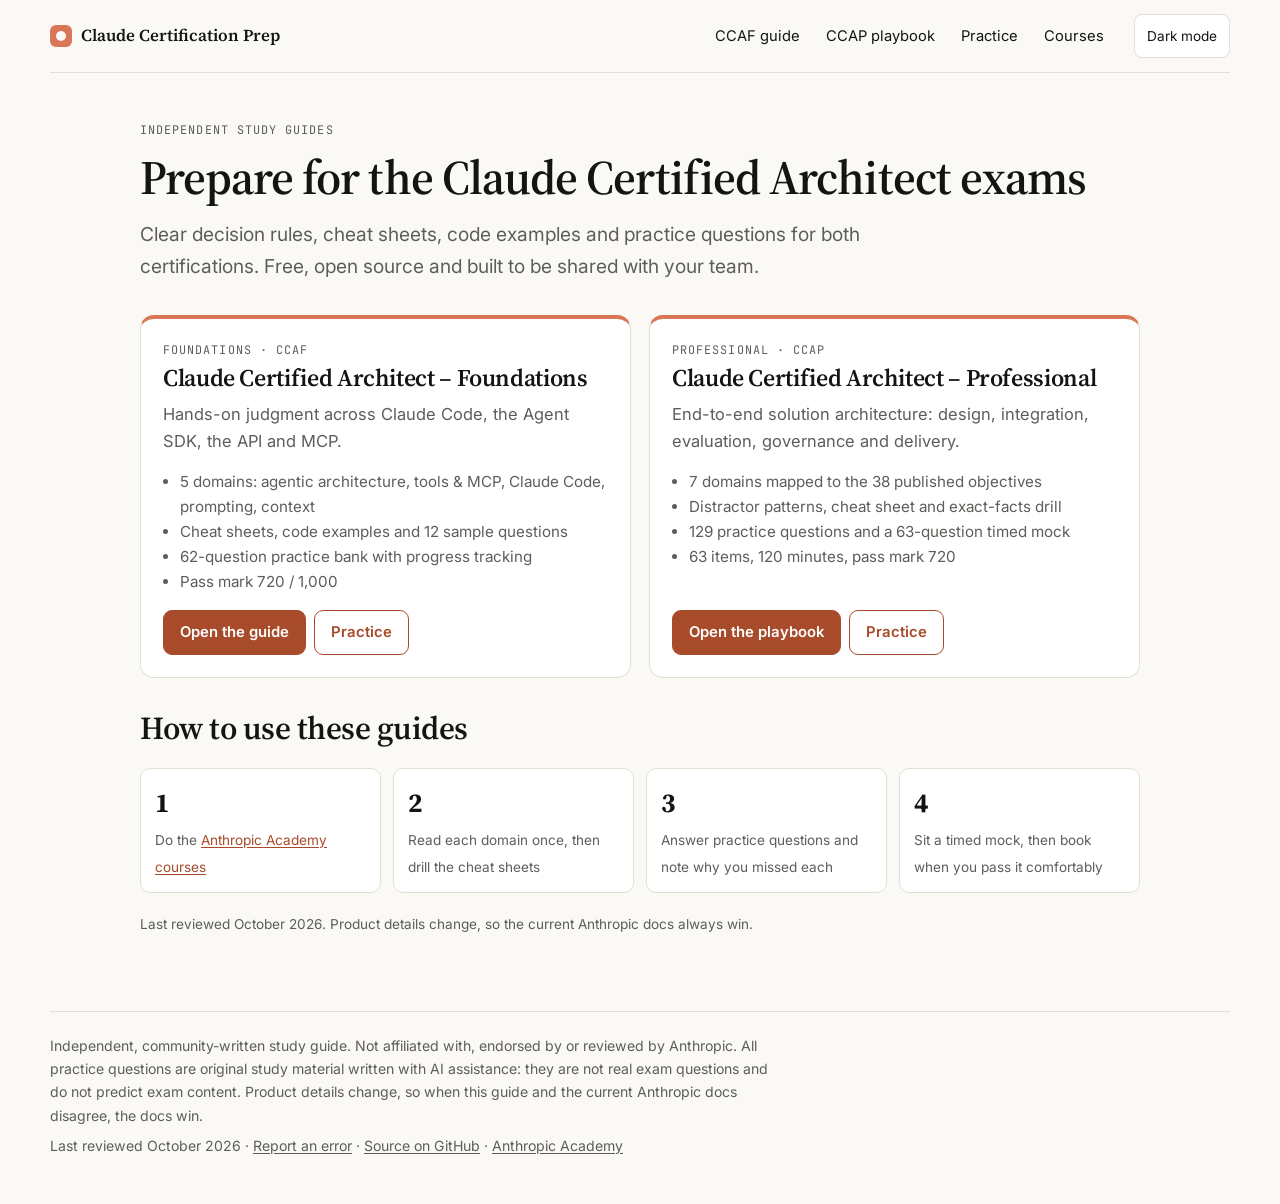
==== commit 2e31f8b9: "Fix wrong CCAF practice keys and rewrite ambiguous items" ====
--- a/index.html
+++ b/index.html
@@ -1,2641 +1,85 @@
-<!DOCTYPE html>
+<!doctype html>
 <html lang="en">
 <head>
-<meta charset="UTF-8">
-<meta name="viewport" content="width=device-width, initial-scale=1.0">
-<title>CCA Foundations — Complete Study Guide</title>
-<style>
-  @import url('https://fonts.googleapis.com/css2?family=Syne:wght@400;600;700;800&family=DM+Mono:ital,wght@0,400;0,500;1,400&family=Literata:ital,wght@0,300;0,400;0,500;1,300;1,400&display=swap');
-
-  :root {
-    --bg: #0d0f14;
-    --surface: #13161e;
-    --surface2: #1a1e2a;
-    --border: #252a38;
-    --border2: #2e3448;
-    --text: #e8eaf0;
-    --muted: #7a8099;
-    --accent: #6c8ef5;
-    --accent2: #a78bfa;
-    --accent3: #34d399;
-    --accent4: #fb923c;
-    --accent5: #f472b6;
-    --warn: #fbbf24;
-    --d1: #6c8ef5;
-    --d2: #a78bfa;
-    --d3: #34d399;
-    --d4: #fb923c;
-    --d5: #f472b6;
-    --code-bg: #0a0c11;
-    --radius: 10px;
-  }
-
-  * { box-sizing: border-box; margin: 0; padding: 0; }
-
-  html { scroll-behavior: smooth; overflow-x: hidden; }
-
-  body {
-    background: var(--bg);
-    color: var(--text);
-    font-family: 'Literata', Georgia, serif;
-    font-size: 16px;
-    line-height: 1.75;
-  }
-
-  /* ── Layout ── */
-  .layout { display: flex; min-height: 100vh; }
-
-  nav {
-    width: 260px;
-    flex-shrink: 0;
-    background: var(--surface);
-    border-right: 1px solid var(--border);
-    position: fixed;
-    top: 0; left: 0; bottom: 0;
-    overflow-y: auto;
-    padding: 0 0 40px;
-    z-index: 100;
-  }
-
-  nav::-webkit-scrollbar { width: 4px; }
-  nav::-webkit-scrollbar-thumb { background: var(--border2); border-radius: 4px; }
-
-  .nav-logo {
-    padding: 24px 20px 20px;
-    border-bottom: 1px solid var(--border);
-    margin-bottom: 12px;
-  }
-  .nav-logo .badge {
-    display: inline-block;
-    font-family: 'Syne', sans-serif;
-    font-size: 9px;
-    font-weight: 700;
-    letter-spacing: 0.15em;
-    text-transform: uppercase;
-    color: var(--accent);
-    background: rgba(108,142,245,0.12);
-    border: 1px solid rgba(108,142,245,0.3);
-    border-radius: 4px;
-    padding: 3px 8px;
-    margin-bottom: 8px;
-  }
-  .nav-logo h1 {
-    font-family: 'Syne', sans-serif;
-    font-size: 15px;
-    font-weight: 700;
-    color: var(--text);
-    line-height: 1.3;
-  }
-
-  .nav-section { padding: 6px 12px 2px; }
-  .nav-section-label {
-    font-family: 'Syne', sans-serif;
-    font-size: 9px;
-    font-weight: 700;
-    letter-spacing: 0.14em;
-    text-transform: uppercase;
-    color: var(--muted);
-    padding: 0 8px;
-    margin-bottom: 4px;
-  }
-
-  nav a {
-    display: flex;
-    align-items: center;
-    gap: 8px;
-    padding: 7px 8px;
-    border-radius: 6px;
-    font-family: 'Syne', sans-serif;
-    font-size: 12.5px;
-    font-weight: 500;
-    color: var(--muted);
-    text-decoration: none;
-    transition: all 0.15s;
-    line-height: 1.3;
-  }
-  nav a:hover { color: var(--text); background: var(--surface2); }
-  nav a.active { color: var(--text); background: var(--surface2); }
-  nav a .dot {
-    width: 7px; height: 7px;
-    border-radius: 50%;
-    flex-shrink: 0;
-  }
-
-  main {
-    margin-left: 260px;
-    flex: 1;
-    width: calc(100% - 260px);
-    max-width: calc(100% - 260px);
-    padding: 60px 56px 120px;
-    box-sizing: border-box;
-  }
-
-  /* ── Hero ── */
-  .hero {
-    margin-bottom: 72px;
-    padding-bottom: 48px;
-    border-bottom: 1px solid var(--border);
-  }
-  .hero .eyebrow {
-    font-family: 'Syne', sans-serif;
-    font-size: 11px;
-    font-weight: 700;
-    letter-spacing: 0.16em;
-    text-transform: uppercase;
-    color: var(--accent);
-    margin-bottom: 16px;
-  }
-  .hero h1 {
-    font-family: 'Syne', sans-serif;
-    font-size: 42px;
-    font-weight: 800;
-    line-height: 1.1;
-    color: var(--text);
-    margin-bottom: 18px;
-  }
-  .hero h1 span { color: var(--accent); }
-  .hero p {
-    font-size: 17px;
-    color: var(--muted);
-    max-width: 580px;
-    line-height: 1.7;
-    margin-bottom: 32px;
-  }
-
-  .domain-pills { display: flex; flex-wrap: wrap; gap: 10px; }
-  .pill {
-    display: flex;
-    align-items: center;
-    gap: 8px;
-    padding: 8px 14px;
-    border-radius: 8px;
-    font-family: 'Syne', sans-serif;
-    font-size: 12px;
-    font-weight: 600;
-    border: 1px solid;
-  }
-  .pill .pct {
-    font-size: 14px;
-    font-weight: 800;
-  }
-
-  /* ── Domain sections ── */
-  .domain { margin-bottom: 96px; scroll-margin-top: 40px; }
-
-  .domain-header {
-    display: flex;
-    align-items: flex-start;
-    gap: 20px;
-    margin-bottom: 40px;
-    padding-bottom: 32px;
-    border-bottom: 1px solid var(--border);
-  }
-  .domain-num {
-    font-family: 'Syne', sans-serif;
-    font-size: 13px;
-    font-weight: 700;
-    letter-spacing: 0.08em;
-    padding: 8px 14px;
-    border-radius: 8px;
-    flex-shrink: 0;
-    margin-top: 4px;
-  }
-  .domain-header-text h2 {
-    font-family: 'Syne', sans-serif;
-    font-size: 28px;
-    font-weight: 800;
-    color: var(--text);
-    line-height: 1.2;
-    margin-bottom: 8px;
-  }
-  .domain-header-text p {
-    color: var(--muted);
-    font-size: 15px;
-  }
-  .domain-weight {
-    margin-left: auto;
-    flex-shrink: 0;
-    font-family: 'Syne', sans-serif;
-    font-weight: 800;
-    font-size: 28px;
-    opacity: 0.9;
-    padding-top: 4px;
-  }
-
-  /* ── Content blocks ── */
-  h3 {
-    font-family: 'Syne', sans-serif;
-    font-size: 18px;
-    font-weight: 700;
-    color: var(--text);
-    margin: 40px 0 14px;
-    padding-top: 4px;
-  }
-  h3:first-of-type { margin-top: 0; }
-
-  h4 {
-    font-family: 'Syne', sans-serif;
-    font-size: 14px;
-    font-weight: 700;
-    letter-spacing: 0.06em;
-    text-transform: uppercase;
-    color: var(--muted);
-    margin: 28px 0 10px;
-  }
-
-  p { margin-bottom: 14px; color: var(--text); font-size: 15.5px; }
-
-  ul, ol { padding-left: 22px; margin-bottom: 14px; }
-  li { margin-bottom: 7px; font-size: 15.5px; color: var(--text); }
-  li strong { color: var(--text); }
-
-  strong { font-weight: 600; }
-  em { font-style: italic; color: #c9cde0; }
-
-  /* ── Cards ── */
-  .card {
-    background: var(--surface);
-    border: 1px solid var(--border);
-    border-radius: var(--radius);
-    padding: 22px 24px;
-    margin: 20px 0;
-  }
-  .card-title {
-    font-family: 'Syne', sans-serif;
-    font-size: 13px;
-    font-weight: 700;
-    letter-spacing: 0.1em;
-    text-transform: uppercase;
-    margin-bottom: 14px;
-  }
-
-  .tip-card {
-    background: rgba(108,142,245,0.06);
-    border: 1px solid rgba(108,142,245,0.25);
-    border-left: 3px solid var(--accent);
-    border-radius: var(--radius);
-    padding: 18px 20px;
-    margin: 18px 0;
-  }
-  .tip-card .label {
-    font-family: 'Syne', sans-serif;
-    font-size: 10px;
-    font-weight: 700;
-    letter-spacing: 0.15em;
-    text-transform: uppercase;
-    color: var(--accent);
-    margin-bottom: 8px;
-  }
-  .tip-card p { margin: 0; font-size: 14.5px; color: #c8d0e8; }
-
-  .warn-card {
-    background: rgba(251,191,36,0.06);
-    border: 1px solid rgba(251,191,36,0.25);
-    border-left: 3px solid var(--warn);
-    border-radius: var(--radius);
-    padding: 18px 20px;
-    margin: 18px 0;
-  }
-  .warn-card .label {
-    font-family: 'Syne', sans-serif;
-    font-size: 10px;
-    font-weight: 700;
-    letter-spacing: 0.15em;
-    text-transform: uppercase;
-    color: var(--warn);
-    margin-bottom: 8px;
-  }
-  .warn-card p { margin: 0; font-size: 14.5px; color: #e8dfc0; }
-
-  .danger-card {
-    background: rgba(248,113,113,0.06);
-    border: 1px solid rgba(248,113,113,0.25);
-    border-left: 3px solid #f87171;
-    border-radius: var(--radius);
-    padding: 18px 20px;
-    margin: 18px 0;
-  }
-  .danger-card .label {
-    font-family: 'Syne', sans-serif;
-    font-size: 10px;
-    font-weight: 700;
-    letter-spacing: 0.15em;
-    text-transform: uppercase;
-    color: #f87171;
-    margin-bottom: 8px;
-  }
-  .danger-card p { margin: 0; font-size: 14.5px; color: #e8cece; }
-
-  /* ── Code ── */
-  pre {
-    background: var(--code-bg);
-    border: 1px solid var(--border);
-    border-radius: var(--radius);
-    padding: 20px 22px;
-    overflow-x: auto;
-    margin: 16px 0 20px;
-    font-family: 'DM Mono', monospace;
-    font-size: 13px;
-    line-height: 1.65;
-    color: #abb2bf;
-    max-width: 100%;
-    box-sizing: border-box;
-  }
-  code {
-    font-family: 'DM Mono', monospace;
-    font-size: 13px;
-    background: rgba(255,255,255,0.07);
-    padding: 2px 6px;
-    border-radius: 4px;
-    color: #c8d0e8;
-  }
-  pre code { background: none; padding: 0; border-radius: 0; font-size: inherit; }
-
-  .kw { color: #c678dd; }
-  .str { color: #98c379; }
-  .cmt { color: #5c6370; font-style: italic; }
-  .fn { color: #61afef; }
-  .num { color: #d19a66; }
-  .key { color: #e06c75; }
-
-  /* ── Comparison table ── */
-  .compare {
-    display: grid;
-    grid-template-columns: 1fr 1fr;
-    gap: 14px;
-    margin: 20px 0;
-  }
-  .compare-col {
-    background: var(--surface);
-    border: 1px solid var(--border);
-    border-radius: var(--radius);
-    padding: 18px 20px;
-  }
-  .compare-col .col-title {
-    font-family: 'Syne', sans-serif;
-    font-size: 12px;
-    font-weight: 700;
-    letter-spacing: 0.1em;
-    text-transform: uppercase;
-    margin-bottom: 12px;
-  }
-  .compare-col ul { padding-left: 18px; margin: 0; }
-  .compare-col li { font-size: 14px; margin-bottom: 6px; }
-
-  /* ── Decision table ── */
-  table {
-    display: block;
-    overflow-x: auto;
-    -webkit-overflow-scrolling: touch;
-    width: 100%;
-    border-collapse: collapse;
-    margin: 20px 0;
-    font-size: 14px;
-  }
-  th {
-    font-family: 'Syne', sans-serif;
-    font-size: 11px;
-    font-weight: 700;
-    letter-spacing: 0.1em;
-    text-transform: uppercase;
-    color: var(--muted);
-    text-align: left;
-    padding: 10px 14px;
-    border-bottom: 1px solid var(--border2);
-    background: var(--surface);
-  }
-  td {
-    padding: 10px 14px;
-    border-bottom: 1px solid var(--border);
-    vertical-align: top;
-    line-height: 1.5;
-  }
-  tr:last-child td { border-bottom: none; }
-  tr:hover td { background: rgba(255,255,255,0.02); }
-
-  /* ── Cheatsheet ── */
-  .cheatsheet {
-    background: var(--surface2);
-    border: 1px solid var(--border2);
-    border-radius: var(--radius);
-    padding: 24px 26px;
-    margin: 24px 0;
-    scroll-margin-top: 40px;
-  }
-  .cheatsheet h4 {
-    margin-top: 0;
-    margin-bottom: 16px;
-    color: var(--text);
-  }
-  .cheat-grid {
-    display: grid;
-    grid-template-columns: 1fr 1fr;
-    gap: 10px;
-  }
-  .cheat-item {
-    display: flex;
-    flex-direction: column;
-    gap: 3px;
-    padding: 10px 12px;
-    background: var(--surface);
-    border: 1px solid var(--border);
-    border-radius: 7px;
-  }
-  .cheat-item .ci-label {
-    font-family: 'DM Mono', monospace;
-    font-size: 12px;
-    color: var(--accent);
-  }
-  .cheat-item .ci-desc {
-    font-family: 'Literata', serif;
-    font-size: 13px;
-    color: var(--muted);
-  }
-
-  /* ── Section divider ── */
-  .task-block {
-    border-left: 2px solid var(--border2);
-    padding-left: 20px;
-    margin: 32px 0;
-    scroll-margin-top: 40px;
-  }
-  .task-label {
-    font-family: 'Syne', sans-serif;
-    font-size: 10px;
-    font-weight: 700;
-    letter-spacing: 0.15em;
-    text-transform: uppercase;
-    color: var(--muted);
-    margin-bottom: 6px;
-  }
-  .task-title {
-    font-family: 'Syne', sans-serif;
-    font-size: 17px;
-    font-weight: 700;
-    color: var(--text);
-    margin-bottom: 14px;
-  }
-
-  /* ── Exam traps ── */
-  .trap-list { list-style: none; padding: 0; }
-  .trap-list li {
-    display: flex;
-    gap: 10px;
-    padding: 10px 14px;
-    background: rgba(248,113,113,0.05);
-    border: 1px solid rgba(248,113,113,0.15);
-    border-radius: 7px;
-    margin-bottom: 8px;
-    font-size: 14.5px;
-    align-items: flex-start;
-  }
-  .trap-list li::before {
-    content: "✗";
-    color: #f87171;
-    font-weight: 700;
-    font-family: 'Syne', sans-serif;
-    flex-shrink: 0;
-    margin-top: 1px;
-  }
-
-  .right-list { list-style: none; padding: 0; }
-  .right-list li {
-    display: flex;
-    gap: 10px;
-    padding: 10px 14px;
-    background: rgba(52,211,153,0.05);
-    border: 1px solid rgba(52,211,153,0.15);
-    border-radius: 7px;
-    margin-bottom: 8px;
-    font-size: 14.5px;
-    align-items: flex-start;
-  }
-  .right-list li::before {
-    content: "✓";
-    color: var(--accent3);
-    font-weight: 700;
-    font-family: 'Syne', sans-serif;
-    flex-shrink: 0;
-    margin-top: 1px;
-  }
-
-  /* ── Progress bar ── */
-  .domain-bar {
-    display: flex;
-    align-items: center;
-    gap: 12px;
-    margin: 6px 0;
-    font-family: 'Syne', sans-serif;
-    font-size: 12px;
-  }
-  .bar-track {
-    flex: 1;
-    height: 6px;
-    background: var(--border);
-    border-radius: 3px;
-    overflow: hidden;
-  }
-  .bar-fill { height: 100%; border-radius: 3px; }
-  .bar-label { width: 32px; text-align: right; font-weight: 700; }
-
-  /* ── Misc ── */
-  .divider {
-    border: none;
-    border-top: 1px solid var(--border);
-    margin: 44px 0;
-  }
-
-  .tag {
-    display: inline-block;
-    font-family: 'Syne', sans-serif;
-    font-size: 10px;
-    font-weight: 700;
-    letter-spacing: 0.1em;
-    text-transform: uppercase;
-    padding: 3px 8px;
-    border-radius: 4px;
-    margin: 0 3px 3px 0;
-  }
-
-  /* ── Responsive Enhancements ── */
-
-  /* Smooth nav slide transition */
-  nav { transition: transform 0.25s ease; }
-
-  /* Hamburger button — hidden on desktop */
-  .nav-toggle {
-    display: none;
-    position: fixed;
-    top: 14px;
-    left: 14px;
-    z-index: 200;
-    background: var(--surface);
-    border: 1px solid var(--border2);
-    border-radius: 8px;
-    width: 42px;
-    height: 42px;
-    cursor: pointer;
-    padding: 0;
-    flex-direction: column;
-    justify-content: center;
-    align-items: center;
-    gap: 5px;
-  }
-  .nav-toggle span {
-    display: block;
-    width: 22px;
-    height: 2px;
-    background: var(--text);
-    border-radius: 2px;
-    transition: transform 0.22s ease, opacity 0.22s ease;
-  }
-  body.nav-open .nav-toggle span:nth-child(1) { transform: translateY(7px) rotate(45deg); }
-  body.nav-open .nav-toggle span:nth-child(2) { opacity: 0; transform: scaleX(0); }
-  body.nav-open .nav-toggle span:nth-child(3) { transform: translateY(-7px) rotate(-45deg); }
-
-  /* Overlay behind open nav on mobile */
-  .nav-overlay {
-    display: none;
-    position: fixed;
-    inset: 0;
-    background: rgba(0, 0, 0, 0.55);
-    z-index: 99;
-    backdrop-filter: blur(2px);
-  }
-  body.nav-open .nav-overlay { display: block; }
-
-  /* ── 1200px: narrow sidebar slightly ── */
-  @media (max-width: 1200px) {
-    nav { width: 220px; }
-    main {
-      margin-left: 220px;
-      width: calc(100% - 220px);
-      max-width: calc(100% - 220px);
-      padding: 60px 40px 100px;
-    }
-  }
-
-  /* ── 900px: slide-in drawer ── */
-  @media (max-width: 900px) {
-    nav {
-      display: block;
-      width: 260px;
-      transform: translateX(-260px);
-    }
-    body.nav-open nav { transform: translateX(0); }
-    .nav-toggle { display: flex; }
-    main {
-      margin-left: 0;
-      width: 100%;
-      max-width: 100%;
-      padding: 56px 24px 80px;
-    }
-    .cheat-grid { grid-template-columns: 1fr; }
-    .compare { grid-template-columns: 1fr; }
-  }
-
-  /* ── 480px: small phones ── */
-  @media (max-width: 480px) {
-    main { padding: 48px 16px 64px; }
-    .domain-pills { grid-template-columns: 1fr 1fr; }
-    h1 { font-size: clamp(1.6rem, 7vw, 2.4rem); }
-    h2 { font-size: clamp(1.2rem, 5vw, 1.8rem); }
-    pre { font-size: 0.78rem; }
-  }
-</style>
+<meta charset="utf-8">
+<meta name="viewport" content="width=device-width,initial-scale=1,viewport-fit=cover">
+<title>Claude Certification Prep · CCAF and CCAP study guides</title>
+<meta name="description" content="Free, independent study guides for the Claude Certified Architect exams: Foundations (CCAF) and Professional (CCAP). Domain guides, cheat sheets, practice questions and a timed mock.">
+<link rel="canonical" href="https://mukesh-simform.github.io/claude-certified-architect-guide/">
+<meta property="og:type" content="website">
+<meta property="og:site_name" content="Claude Certification Prep">
+<meta property="og:title" content="Claude Certification Prep · CCAF and CCAP study guides">
+<meta property="og:description" content="Free, independent study guides for the Claude Certified Architect exams: Foundations (CCAF) and Professional (CCAP). Domain guides, cheat sheets, practice questions and a timed mock.">
+<meta property="og:url" content="https://mukesh-simform.github.io/claude-certified-architect-guide/">
+<meta property="og:image" content="https://mukesh-simform.github.io/claude-certified-architect-guide/assets/img/og-card.png">
+<meta property="og:image:width" content="1200">
+<meta property="og:image:height" content="630">
+<meta name="twitter:card" content="summary_large_image">
+<meta name="theme-color" content="#FAF9F5" media="(prefers-color-scheme: light)">
+<meta name="theme-color" content="#1F1E1D" media="(prefers-color-scheme: dark)">
+<link rel="apple-touch-icon" href="assets/img/apple-touch-icon.png">
+<meta name="color-scheme" content="light dark">
+<link rel="icon" href="favicon.svg" type="image/svg+xml">
+<link rel="preconnect" href="https://fonts.googleapis.com">
+<link rel="preconnect" href="https://fonts.gstatic.com" crossorigin>
+<link rel="stylesheet" href="https://fonts.googleapis.com/css2?family=Inter:wght@400;500;600;700&family=JetBrains+Mono:wght@400;600&family=Source+Serif+4:opsz,wght@8..60,400;8..60,600;8..60,700&display=swap">
+<link rel="stylesheet" href="assets/css/theme.css">
+<script src="assets/js/theme.js"></script>
 </head>
 <body>
+<a class="skip" href="#main">Skip to content</a>
+<header class="sitebar">
+  <a class="logo" href="index.html"><i aria-hidden="true"></i>Claude Certification Prep</a>
+  <nav aria-label="Site">
+    <a href="ccaf/index.html">CCAF guide</a><a href="ccap/index.html">CCAP playbook</a><a href="practice/index.html">Practice</a><a href="courses/index.html">Courses</a>
+  </nav>
+  <button class="iconbtn" id="themebtn" type="button">Dark mode</button>
+</header>
+<main class="landing" id="main">
+  <div class="eyebrow">Independent study guides</div>
+  <h1>Prepare for the Claude Certified Architect exams</h1>
+  <p class="lead">Clear decision rules, cheat sheets, code examples and practice questions for both certifications. Free, open source and built to be shared with your team.</p>
 
-<button class="nav-toggle" aria-label="Toggle navigation">
-  <span></span><span></span><span></span>
-</button>
-<div class="nav-overlay"></div>
-
-<div class="layout">
-
-<!-- ───── SIDEBAR ───── -->
-<nav>
-  <div class="nav-logo">
-    <div class="badge">Study Guide</div>
-    <h1>CCA Foundations<br>Complete Reference</h1>
+  <div class="cards">
+    <article class="card">
+      <div class="eyebrow">Foundations · CCAF</div>
+      <h2>Claude Certified Architect – Foundations</h2>
+      <p>Hands-on judgment across Claude Code, the Agent SDK, the API and MCP.</p>
+      <ul>
+        <li>5 domains: agentic architecture, tools &amp; MCP, Claude Code, prompting, context</li>
+        <li>Cheat sheets, code examples and 12 sample questions</li>
+        <li>62-question practice bank with progress tracking</li>
+        <li>Pass mark 720 / 1,000</li>
+      </ul>
+      <div class="go"><a class="btnlink primary" href="ccaf/index.html">Open the guide</a><a class="btnlink" href="ccaf/practice.html">Practice</a></div>
+    </article>
+    <article class="card">
+      <div class="eyebrow">Professional · CCAP</div>
+      <h2>Claude Certified Architect – Professional</h2>
+      <p>End-to-end solution architecture: design, integration, evaluation, governance and delivery.</p>
+      <ul>
+        <li>7 domains mapped to the 38 published objectives</li>
+        <li>Distractor patterns, cheat sheet and exact-facts drill</li>
+        <li>129 practice questions and a 63-question timed mock</li>
+        <li>63 items, 120 minutes, pass mark 720</li>
+      </ul>
+      <div class="go"><a class="btnlink primary" href="ccap/index.html">Open the playbook</a><a class="btnlink" href="practice/index.html">Practice</a></div>
+    </article>
   </div>
 
-  <div class="nav-section">
-    <div class="nav-section-label">Overview</div>
-    <a href="#overview"><span class="dot" style="background:#6c8ef5"></span>Exam Overview</a>
+  <h2>How to use these guides</h2>
+  <div class="facts">
+    <div class="fact"><b>1</b><span>Do the <a href="courses/index.html">Anthropic Academy courses</a></span></div>
+    <div class="fact"><b>2</b><span>Read each domain once, then drill the cheat sheets</span></div>
+    <div class="fact"><b>3</b><span>Answer practice questions and note why you missed each</span></div>
+    <div class="fact"><b>4</b><span>Sit a timed mock, then book when you pass it comfortably</span></div>
   </div>
-
-  <div class="nav-section">
-    <div class="nav-section-label">Domain 1 · 27%</div>
-    <a href="#d1"><span class="dot" style="background:#6c8ef5"></span>Agentic Architecture</a>
-    <a href="#d1-loop"><span class="dot" style="background:#6c8ef530"></span>Agentic Loop</a>
-    <a href="#d1-multiagent"><span class="dot" style="background:#6c8ef530"></span>Multi-Agent Patterns</a>
-    <a href="#d1-subagent"><span class="dot" style="background:#6c8ef530"></span>Subagent Invocation</a>
-    <a href="#d1-hooks"><span class="dot" style="background:#6c8ef530"></span>Hooks & Enforcement</a>
-    <a href="#d1-decomp"><span class="dot" style="background:#6c8ef530"></span>Task Decomposition</a>
-    <a href="#d1-session"><span class="dot" style="background:#6c8ef530"></span>Session Management</a>
-    <a href="#d1-cheat"><span class="dot" style="background:#6c8ef530"></span>Cheat Sheet</a>
-  </div>
-
-  <div class="nav-section">
-    <div class="nav-section-label">Domain 2 · 18%</div>
-    <a href="#d2"><span class="dot" style="background:#a78bfa"></span>Tool Design & MCP</a>
-    <a href="#d2-descriptions"><span class="dot" style="background:#a78bfa30"></span>Tool Descriptions</a>
-    <a href="#d2-errors"><span class="dot" style="background:#a78bfa30"></span>Error Responses</a>
-    <a href="#d2-distribution"><span class="dot" style="background:#a78bfa30"></span>Tool Distribution</a>
-    <a href="#d2-mcp-config"><span class="dot" style="background:#a78bfa30"></span>MCP Configuration</a>
-    <a href="#d2-builtins"><span class="dot" style="background:#a78bfa30"></span>Built-in Tools</a>
-    <a href="#d2-cheat"><span class="dot" style="background:#a78bfa30"></span>Cheat Sheet</a>
-  </div>
-
-  <div class="nav-section">
-    <div class="nav-section-label">Domain 3 · 20%</div>
-    <a href="#d3"><span class="dot" style="background:#34d399"></span>Claude Code Config</a>
-    <a href="#d3-claudemd"><span class="dot" style="background:#34d39930"></span>CLAUDE.md Hierarchy</a>
-    <a href="#d3-commands"><span class="dot" style="background:#34d39930"></span>Commands & Skills</a>
-    <a href="#d3-rules"><span class="dot" style="background:#34d39930"></span>Path-Specific Rules</a>
-    <a href="#d3-planmode"><span class="dot" style="background:#34d39930"></span>Plan Mode vs Direct</a>
-    <a href="#d3-iteration"><span class="dot" style="background:#34d39930"></span>Iterative Refinement</a>
-    <a href="#d3-cicd"><span class="dot" style="background:#34d39930"></span>CI/CD Integration</a>
-    <a href="#d3-cheat"><span class="dot" style="background:#34d39930"></span>Cheat Sheet</a>
-  </div>
-
-  <div class="nav-section">
-    <div class="nav-section-label">Domain 4 · 20%</div>
-    <a href="#d4"><span class="dot" style="background:#fb923c"></span>Prompt Engineering</a>
-    <a href="#d4-precision"><span class="dot" style="background:#fb923c30"></span>Precision & Criteria</a>
-    <a href="#d4-fewshot"><span class="dot" style="background:#fb923c30"></span>Few-Shot Prompting</a>
-    <a href="#d4-structured"><span class="dot" style="background:#fb923c30"></span>Structured Output</a>
-    <a href="#d4-retry"><span class="dot" style="background:#fb923c30"></span>Validation & Retry</a>
-    <a href="#d4-batch"><span class="dot" style="background:#fb923c30"></span>Batch Processing</a>
-    <a href="#d4-multipass"><span class="dot" style="background:#fb923c30"></span>Multi-Pass Review</a>
-    <a href="#d4-cheat"><span class="dot" style="background:#fb923c30"></span>Cheat Sheet</a>
-  </div>
-
-  <div class="nav-section">
-    <div class="nav-section-label">Domain 5 · 15%</div>
-    <a href="#d5"><span class="dot" style="background:#f472b6"></span>Context & Reliability</a>
-    <a href="#d5-context"><span class="dot" style="background:#f472b630"></span>Context Management</a>
-    <a href="#d5-escalation"><span class="dot" style="background:#f472b630"></span>Escalation Patterns</a>
-    <a href="#d5-errors"><span class="dot" style="background:#f472b630"></span>Error Propagation</a>
-    <a href="#d5-codebase"><span class="dot" style="background:#f472b630"></span>Large Codebase</a>
-    <a href="#d5-humanreview"><span class="dot" style="background:#f472b630"></span>Human Review</a>
-    <a href="#d5-provenance"><span class="dot" style="background:#f472b630"></span>Provenance</a>
-    <a href="#d5-cheat"><span class="dot" style="background:#f472b630"></span>Cheat Sheet</a>
-  </div>
-
-  <div class="nav-section">
-    <div class="nav-section-label">Exam Practice</div>
-    <a href="#out-of-scope"><span class="dot" style="background:#fbbf24"></span>Out-of-Scope Topics</a>
-    <a href="#sample-questions"><span class="dot" style="background:#fbbf24"></span>Sample Questions (12)</a>
-    <a href="#exercises"><span class="dot" style="background:#34d399"></span>Prep Exercises (4)</a>
-    <a href="#appendix"><span class="dot" style="background:#a78bfa"></span>Technologies Appendix</a>
-  </div>
-
-  <div class="nav-section">
-    <div class="nav-section-label">Resources</div>
-    <a href="questions.html"><span class="dot" style="background:#fbbf24"></span>Practice Questions (49)</a>
-    <a href="COURSES.md"><span class="dot" style="background:#34d399"></span>Required Courses</a>
-    <a href="docs/Exam_Guide.pdf" target="_blank"><span class="dot" style="background:#a78bfa"></span>Official Exam Guide ↗</a>
-    <a href="docs/Anthropic_Academy_Course_Catalog.pdf" target="_blank"><span class="dot" style="background:#6c8ef5"></span>Course Catalog ↗</a>
-  </div>
-</nav>
-
-<!-- ───── MAIN CONTENT ───── -->
-<main>
-
-<!-- HERO -->
-<section class="hero" id="overview">
-  <div class="eyebrow">Claude Certified Architect · Foundations</div>
-  <h1>Complete <span>Study Guide</span><br>All 5 Domains</h1>
-  <p>Everything you need to pass the CCA Foundations exam — grounded in the official exam guide, Anthropic's documentation, and real production patterns. Minimum passing score: <strong>720 / 1000</strong>.</p>
-
-  <div class="domain-pills">
-    <div class="pill" style="color:#6c8ef5;border-color:rgba(108,142,245,0.35);background:rgba(108,142,245,0.08)">
-      <span>D1 Agentic Architecture</span><span class="pct">27%</span>
-    </div>
-    <div class="pill" style="color:#a78bfa;border-color:rgba(167,139,250,0.35);background:rgba(167,139,250,0.08)">
-      <span>D2 Tool Design & MCP</span><span class="pct">18%</span>
-    </div>
-    <div class="pill" style="color:#34d399;border-color:rgba(52,211,153,0.35);background:rgba(52,211,153,0.08)">
-      <span>D3 Claude Code Config</span><span class="pct">20%</span>
-    </div>
-    <div class="pill" style="color:#fb923c;border-color:rgba(251,146,60,0.35);background:rgba(251,146,60,0.08)">
-      <span>D4 Prompt Engineering</span><span class="pct">20%</span>
-    </div>
-    <div class="pill" style="color:#f472b6;border-color:rgba(244,114,182,0.35);background:rgba(244,114,182,0.08)">
-      <span>D5 Context & Reliability</span><span class="pct">15%</span>
-    </div>
-  </div>
-
-  <div style="margin-top:32px;">
-    <div class="domain-bar"><span style="width:160px;font-family:'Syne',sans-serif;font-size:12px;color:var(--muted)">D1 Agentic Arch.</span><div class="bar-track"><div class="bar-fill" style="width:27%;background:#6c8ef5"></div></div><span class="bar-label" style="color:#6c8ef5">27%</span></div>
-    <div class="domain-bar"><span style="width:160px;font-family:'Syne',sans-serif;font-size:12px;color:var(--muted)">D3 Claude Code</span><div class="bar-track"><div class="bar-fill" style="width:20%;background:#34d399"></div></div><span class="bar-label" style="color:#34d399">20%</span></div>
-    <div class="domain-bar"><span style="width:160px;font-family:'Syne',sans-serif;font-size:12px;color:var(--muted)">D4 Prompt Eng.</span><div class="bar-track"><div class="bar-fill" style="width:20%;background:#fb923c"></div></div><span class="bar-label" style="color:#fb923c">20%</span></div>
-    <div class="domain-bar"><span style="width:160px;font-family:'Syne',sans-serif;font-size:12px;color:var(--muted)">D2 Tool & MCP</span><div class="bar-track"><div class="bar-fill" style="width:18%;background:#a78bfa"></div></div><span class="bar-label" style="color:#a78bfa">18%</span></div>
-    <div class="domain-bar"><span style="width:160px;font-family:'Syne',sans-serif;font-size:12px;color:var(--muted)">D5 Context & Rel.</span><div class="bar-track"><div class="bar-fill" style="width:15%;background:#f472b6"></div></div><span class="bar-label" style="color:#f472b6">15%</span></div>
-  </div>
-
-  <div style="margin-top:32px;display:flex;gap:10px;flex-wrap:wrap;">
-    <a href="questions.html" style="display:inline-flex;align-items:center;gap:7px;background:rgba(251,191,36,0.1);border:1px solid rgba(251,191,36,0.3);color:#fbbf24;font-family:'Syne',sans-serif;font-size:12px;font-weight:600;padding:8px 16px;border-radius:8px;text-decoration:none;letter-spacing:0.03em;">&#128203; Practice Questions (49)</a>
-    <a href="COURSES.md" style="display:inline-flex;align-items:center;gap:7px;background:rgba(52,211,153,0.1);border:1px solid rgba(52,211,153,0.3);color:#34d399;font-family:'Syne',sans-serif;font-size:12px;font-weight:600;padding:8px 16px;border-radius:8px;text-decoration:none;letter-spacing:0.03em;">&#127979; Required Courses</a>
-    <a href="docs/Exam_Guide.pdf" target="_blank" style="display:inline-flex;align-items:center;gap:7px;background:rgba(167,139,250,0.1);border:1px solid rgba(167,139,250,0.3);color:#a78bfa;font-family:'Syne',sans-serif;font-size:12px;font-weight:600;padding:8px 16px;border-radius:8px;text-decoration:none;letter-spacing:0.03em;">&#128196; Official Exam Guide ↗</a>
-  </div>
-</section>
-
-
-<!-- ═══════════════════════════════════════════════════
-     DOMAIN 1: AGENTIC ARCHITECTURE & ORCHESTRATION
-═══════════════════════════════════════════════════ -->
-<section class="domain" id="d1">
-  <div class="domain-header">
-    <div class="domain-num" style="background:rgba(108,142,245,0.12);color:#6c8ef5;border:1px solid rgba(108,142,245,0.3)">D1</div>
-    <div class="domain-header-text">
-      <h2>Agentic Architecture<br>&amp; Orchestration</h2>
-      <p>Design, implement, and orchestrate autonomous agents with tool calling, multi-agent patterns, hooks, and session management.</p>
-    </div>
-    <div class="domain-weight" style="color:#6c8ef5">27%</div>
-  </div>
-
-  <!-- 1.1 Agentic Loop -->
-  <div class="task-block" id="d1-loop">
-    <div class="task-label">Task 1.1</div>
-    <div class="task-title">The Agentic Loop Lifecycle</div>
-
-    <p>The agentic loop is the core execution model: Claude receives a message, reasons about what to do next, calls tools, receives results, and continues until the task is complete. The loop is controlled entirely by inspecting <code>stop_reason</code>.</p>
-
-    <h4>How the loop works</h4>
-
-    <pre><code><span class="cmt"># Pseudocode — works the same in Python and TypeScript</span>
-messages = [{"role": "user", "content": user_task}]
-
-<span class="kw">while</span> <span class="fn">True</span>:
-    response = client.messages.create(
-        model=<span class="str">"claude-opus-4-6"</span>,
-        tools=tools,
-        messages=messages
-    )
-
-    <span class="kw">if</span> response.stop_reason == <span class="str">"end_turn"</span>:
-        <span class="kw">break</span>  <span class="cmt"># Claude is done — return final text</span>
-
-    <span class="kw">if</span> response.stop_reason == <span class="str">"tool_use"</span>:
-        <span class="cmt"># 1. Append Claude's response (with tool_use blocks) to history</span>
-        messages.append({"role": <span class="str">"assistant"</span>, "content": response.content})
-
-        <span class="cmt"># 2. Execute each requested tool</span>
-        tool_results = []
-        <span class="kw">for</span> block <span class="kw">in</span> response.content:
-            <span class="kw">if</span> block.type == <span class="str">"tool_use"</span>:
-                result = execute_tool(block.name, block.input)
-                tool_results.append({
-                    "type": <span class="str">"tool_result"</span>,
-                    "tool_use_id": block.id,
-                    "content": result
-                })
-
-        <span class="cmt"># 3. Append tool results — Claude reads these on next iteration</span>
-        messages.append({"role": <span class="str">"user"</span>, "content": tool_results})</code></pre>
-
-    <h4>The two stop_reason values you must know</h4>
-    <table>
-      <tr><th>stop_reason</th><th>Meaning</th><th>Action</th></tr>
-      <tr><td><code>"tool_use"</code></td><td>Claude wants to call one or more tools</td><td>Execute tools, append results, loop again</td></tr>
-      <tr><td><code>"end_turn"</code></td><td>Claude is done — final answer in content</td><td>Break the loop, return text to user</td></tr>
-    </table>
-
-    <div class="danger-card">
-      <div class="label">Exam Traps — Anti-Patterns</div>
-      <p>The exam tests that you know what NOT to do. Never check for natural language signals like "I'm finished" to stop the loop — use <code>stop_reason</code>. Never use an arbitrary iteration cap as your <em>primary</em> stopping mechanism (a safety cap is fine, but <code>end_turn</code> must be the primary terminator). Never check for assistant text content as a completion indicator.</p>
-    </div>
-
-    <h4>Why tool results go into conversation history</h4>
-    <p>Claude has no side-channel to receive tool results — they must be appended to the <code>messages</code> array as a <code>user</code> turn with <code>tool_result</code> blocks. This is how Claude's reasoning context grows: every tool result is visible in subsequent turns, allowing it to reason about what it discovered.</p>
-
-    <div class="tip-card">
-      <div class="label">Key Distinction — SDK vs. Client Library</div>
-      <p>With the <strong>Anthropic Client SDK</strong> you implement the tool loop manually (the code above). With the <strong>Claude Agent SDK</strong> (<code>claude-agent-sdk</code>), the SDK handles the loop internally — you just call <code>query()</code> and iterate over yielded messages. Both architectures use the same underlying stop_reason logic; the SDK just abstracts it.</p>
-    </div>
-  </div>
-
-  <hr class="divider">
-
-  <!-- 1.2 Multi-Agent -->
-  <div class="task-block" id="d1-multiagent">
-    <div class="task-label">Task 1.2 & 1.3</div>
-    <div class="task-title">Multi-Agent Orchestration: Coordinator–Subagent Pattern</div>
-
-    <p>Multi-agent systems use a <strong>hub-and-spoke</strong> (coordinator–subagent) architecture. One coordinator agent owns all routing decisions, error handling, and information flow. Subagents are specialized workers that receive explicit context in their prompts.</p>
-
-    <h4>Architecture overview</h4>
-    <div class="card">
-      <div style="display:flex;flex-direction:column;gap:8px;">
-        <div style="background:rgba(108,142,245,0.12);border:1px solid rgba(108,142,245,0.3);border-radius:8px;padding:12px 16px;text-align:center;font-family:'Syne',sans-serif;font-size:14px;font-weight:700;color:#6c8ef5;">COORDINATOR AGENT<br><span style="font-size:11px;font-weight:400;color:var(--muted)">Task decomposition · Routing · Result aggregation · Error handling</span></div>
-        <div style="display:grid;grid-template-columns:1fr 1fr 1fr 1fr;gap:8px;">
-          <div style="background:var(--surface2);border:1px solid var(--border);border-radius:7px;padding:10px;text-align:center;font-size:12px;font-family:'Syne',sans-serif;"><strong>Web Search</strong><br><span style="color:var(--muted)">search tools only</span></div>
-          <div style="background:var(--surface2);border:1px solid var(--border);border-radius:7px;padding:10px;text-align:center;font-size:12px;font-family:'Syne',sans-serif;"><strong>Doc Analysis</strong><br><span style="color:var(--muted)">read tools only</span></div>
-          <div style="background:var(--surface2);border:1px solid var(--border);border-radius:7px;padding:10px;text-align:center;font-size:12px;font-family:'Syne',sans-serif;"><strong>Synthesis</strong><br><span style="color:var(--muted)">structured output</span></div>
-          <div style="background:var(--surface2);border:1px solid var(--border);border-radius:7px;padding:10px;text-align:center;font-size:12px;font-family:'Syne',sans-serif;"><strong>Report Gen</strong><br><span style="color:var(--muted)">write tools only</span></div>
-        </div>
-      </div>
-    </div>
-
-    <h4>Critical rules about subagent context</h4>
-    <ul>
-      <li><strong>Subagents do NOT inherit coordinator context automatically.</strong> Every piece of information a subagent needs must be explicitly included in its prompt.</li>
-      <li>Pass structured data to subagents — separate <em>content</em> from <em>metadata</em> (source URLs, document names, page numbers) to preserve attribution through synthesis.</li>
-      <li>To spawn parallel subagents, emit <em>multiple Task tool calls in a single coordinator response</em> — not across separate turns.</li>
-    </ul>
-
-    <h4>The Task tool — enabling subagent spawning</h4>
-    <p>The <code>Task</code> tool is the mechanism for spawning subagents via the Claude Agent SDK. The coordinator's <code>allowedTools</code> must include <code>"Task"</code>. The coordinator's prompt should specify research goals and quality criteria — not step-by-step instructions — to let subagents adapt.</p>
-
-    <h4>Common coordinator failure modes</h4>
-    <div class="compare">
-      <div class="compare-col">
-        <div class="col-title" style="color:#f87171">❌ Overly Narrow Decomposition</div>
-        <ul>
-          <li>Coordinator breaks "AI in creative industries" into only visual arts subtasks</li>
-          <li>Subagents succeed at their assigned tasks — root cause is what they were assigned</li>
-          <li>Result: systematic coverage gaps the synthesis agent cannot fix</li>
-        </ul>
-      </div>
-      <div class="compare-col">
-        <div class="col-title" style="color:#34d399">✓ Broad Adaptive Decomposition</div>
-        <ul>
-          <li>Coordinator analyzes the full topic scope first</li>
-          <li>Assigns distinct, non-overlapping subtopics across all relevant domains</li>
-          <li>Uses iterative refinement: evaluates synthesis output for gaps and re-delegates</li>
-        </ul>
-      </div>
-    </div>
-
-    <div class="warn-card">
-      <div class="label">Exam Insight</div>
-      <p>When a multi-agent system produces correct but incomplete output, the exam consistently traces this to the coordinator's task decomposition — not to any individual subagent. Subagents working correctly within their assigned scope will not detect or compensate for gaps in that scope.</p>
-    </div>
-
-    <h4>AgentDefinition — configuring subagent types</h4>
-    <p>In the Claude Agent SDK, each subagent type is declared as an <code>AgentDefinition</code>. This is how you assign descriptions, system prompts, and tool restrictions per role — ensuring each subagent only has access to what it needs.</p>
-
-    <pre><code><span class="cmt"># Python — AgentDefinition per subagent role</span>
-<span class="kw">from</span> claude_agent_sdk <span class="kw">import</span> AgentDefinition
-
-web_search_agent = AgentDefinition(
-    name=<span class="str">"web_search"</span>,
-    description=<span class="str">"Searches the web for current information on assigned topics"</span>,
-    system_prompt=<span class="str">"""You are a research specialist. Search for information on the
-assigned topic. Return structured findings with: claim, source_url,
-publication_date, and confidence level."""</span>,
-    allowed_tools=[<span class="str">"WebSearch"</span>, <span class="str">"WebFetch"</span>]   <span class="cmt"># ONLY search tools</span>
-)
-
-synthesis_agent = AgentDefinition(
-    name=<span class="str">"synthesis"</span>,
-    description=<span class="str">"Synthesizes research findings into coherent reports"</span>,
-    system_prompt=<span class="str">"""You receive structured findings from other agents.
-Combine them into a coherent report. Preserve all source attributions.
-Flag conflicts between sources with both values included."""</span>,
-    allowed_tools=[<span class="str">"verify_fact"</span>]  <span class="cmt"># scoped cross-role tool only</span>
-)</code></pre>
-
-    <div class="tip-card">
-      <div class="label">Key AgentDefinition Rules</div>
-      <p><strong>system_prompt</strong> defines the subagent's persona and task-specific instructions. <strong>allowed_tools</strong> is the enforcement mechanism — not the description. A synthesis agent with <code>allowed_tools=["WebSearch"]</code> will misuse web search even with a good description. Restrict at the tool level, not just the prompt level.</p>
-    </div>
-
-    <h4>fork_session and session branching</h4>
-    <p>Use <code>fork_session</code> to create independent branches from a shared analysis baseline — useful for comparing two testing strategies or refactoring approaches without re-running the exploration phase. Each fork has its own isolated context from the fork point forward.</p>
-  </div>
-
-  <hr class="divider">
-
-  <!-- 1.4 Enforcement -->
-  <div class="task-block" id="d1-hooks">
-    <div class="task-label">Task 1.4 & 1.5</div>
-    <div class="task-title">Hooks, Enforcement, and Handoff Patterns</div>
-
-    <h4>Programmatic vs. prompt-based enforcement</h4>
-    <p>This is one of the most exam-tested concepts in Domain 1. When a workflow requires <em>guaranteed</em> compliance — e.g., identity verification must happen before financial operations — <strong>prompt instructions alone are insufficient</strong>. LLMs are probabilistic; there is always a non-zero failure rate.</p>
-
-    <table>
-      <tr><th>Mechanism</th><th>Compliance</th><th>Use When</th></tr>
-      <tr><td>Prompt instructions / few-shot</td><td>Probabilistic (~95-99%)</td><td>Guidance, best-practices, style</td></tr>
-      <tr><td>Programmatic prerequisites</td><td>Deterministic (100%)</td><td>Security gates, financial operations, identity verification</td></tr>
-      <tr><td>Hook interception</td><td>Deterministic (100%)</td><td>Business rule enforcement, data normalization</td></tr>
-    </table>
-
-    <h4>Hook patterns (PostToolUse & PreToolCall)</h4>
-    <pre><code><span class="cmt"># PostToolUse hook — normalize heterogeneous data before the model sees it</span>
-<span class="kw">def</span> <span class="fn">post_tool_use_hook</span>(tool_name, tool_result):
-    <span class="kw">if</span> tool_name == <span class="str">"get_customer"</span>:
-        <span class="cmt"># Normalize: Unix timestamp → ISO 8601, status code → human label</span>
-        tool_result[<span class="str">"created_at"</span>] = unix_to_iso(tool_result[<span class="str">"created_at"</span>])
-        tool_result[<span class="str">"status"</span>] = STATUS_MAP.get(tool_result[<span class="str">"status"</span>], <span class="str">"unknown"</span>)
-    <span class="kw">return</span> tool_result
-
-<span class="cmt"># PreToolCall interception — block policy-violating actions</span>
-<span class="kw">def</span> <span class="fn">pre_tool_call_hook</span>(tool_name, tool_input):
-    <span class="kw">if</span> tool_name == <span class="str">"process_refund"</span>:
-        <span class="kw">if</span> tool_input[<span class="str">"amount"</span>] > <span class="num">500</span>:
-            <span class="cmt"># Block and redirect to human escalation</span>
-            <span class="kw">return</span> {<span class="str">"blocked"</span>: <span class="fn">True</span>, <span class="str">"reason"</span>: <span class="str">"Exceeds $500 threshold — escalate"</span>}
-    <span class="kw">return</span> {<span class="str">"proceed"</span>: <span class="fn">True</span>}</code></pre>
-
-    <h4>Structured handoff summaries</h4>
-    <p>When escalating to a human agent who lacks access to the full conversation transcript, the agent must compile a structured handoff including: <strong>customer ID, root cause analysis, amounts involved, what was attempted, recommended action</strong>. Vague escalation messages ("customer is unhappy") fail in production.</p>
-  </div>
-
-  <hr class="divider">
-
-  <!-- 1.6 Task Decomposition -->
-  <div class="task-block" id="d1-decomp">
-    <div class="task-label">Task 1.6</div>
-    <div class="task-title">Task Decomposition Strategies</div>
-
-    <table>
-      <tr><th>Pattern</th><th>When to Use</th><th>Example</th></tr>
-      <tr><td><strong>Prompt Chaining</strong> (sequential fixed)</td><td>Predictable multi-aspect tasks with a defined order</td><td>Code review: per-file pass → cross-file integration pass</td></tr>
-      <tr><td><strong>Dynamic Decomposition</strong> (adaptive)</td><td>Open-ended tasks where subtasks emerge from findings</td><td>"Add comprehensive tests to legacy codebase" — map first, then plan</td></tr>
-      <tr><td><strong>Parallel Subagents</strong></td><td>Independent subtasks with no ordering dependency</td><td>Searching multiple sources simultaneously</td></tr>
-    </table>
-
-    <div class="tip-card">
-      <div class="label">Key Rule for Large Code Reviews</div>
-      <p>Never analyze many files at once in a single pass — attention dilutes. Split into: (1) per-file local analysis passes, then (2) a separate cross-file integration pass for data flow and interface contracts. This prevents contradictory feedback and missed bugs.</p>
-    </div>
-  </div>
-
-  <hr class="divider">
-
-  <!-- 1.7 Session Management -->
-  <div class="task-block" id="d1-session">
-    <div class="task-label">Task 1.7</div>
-    <div class="task-title">Session State, Resumption &amp; Forking</div>
-
-    <table>
-      <tr><th>Mechanism</th><th>Syntax / API</th><th>Use When</th></tr>
-      <tr><td>Named resume</td><td><code>--resume &lt;session-name&gt;</code></td><td>Prior context is still valid; same codebase state</td></tr>
-      <tr><td>Fresh session + injected summary</td><td>New session with structured state injected into system prompt</td><td>Prior tool results are stale after code changes</td></tr>
-      <tr><td>Fork session</td><td><code>fork_session</code></td><td>Explore two approaches from the same shared baseline</td></tr>
-    </table>
-
-    <div class="warn-card">
-      <div class="label">After Code Changes</div>
-      <p>When resuming a session after modifying files that were previously analyzed, <strong>always tell the agent which specific files changed</strong> so it can re-analyze targeted areas rather than re-exploring the entire codebase. "Starting fresh with an injected summary" is preferred when many files changed, because stale tool results in a resumed session can lead to incorrect analysis based on outdated state.</p>
-    </div>
-  </div>
-
-  <!-- D1 CHEAT SHEET -->
-  <div class="cheatsheet" id="d1-cheat">
-    <h4>📋 Domain 1 Quick-Reference Cheat Sheet</h4>
-    <div class="cheat-grid">
-      <div class="cheat-item"><span class="ci-label">stop_reason == "tool_use"</span><span class="ci-desc">Execute tools, append results, continue loop</span></div>
-      <div class="cheat-item"><span class="ci-label">stop_reason == "end_turn"</span><span class="ci-desc">Break loop, return final response</span></div>
-      <div class="cheat-item"><span class="ci-label">Task tool</span><span class="ci-desc">Mechanism for spawning subagents; must be in allowedTools</span></div>
-      <div class="cheat-item"><span class="ci-label">Subagent context</span><span class="ci-desc">Never inherited — always explicitly provided in prompt</span></div>
-      <div class="cheat-item"><span class="ci-label">Parallel subagents</span><span class="ci-desc">Multiple Task calls in ONE coordinator response, not separate turns</span></div>
-      <div class="cheat-item"><span class="ci-label">PostToolUse hook</span><span class="ci-desc">Normalize tool results before model processes them</span></div>
-      <div class="cheat-item"><span class="ci-label">PreToolCall hook</span><span class="ci-desc">Block/redirect tool calls violating business rules</span></div>
-      <div class="cheat-item"><span class="ci-label">Programmatic vs prompt</span><span class="ci-desc">For guaranteed compliance: hooks/prerequisites, not prompts</span></div>
-      <div class="cheat-item"><span class="ci-label">fork_session</span><span class="ci-desc">Branch from shared baseline, explore divergent approaches</span></div>
-      <div class="cheat-item"><span class="ci-label">--resume &lt;name&gt;</span><span class="ci-desc">Continue named session when prior context is still valid</span></div>
-    </div>
-  </div>
-</section>
-
-
-<!-- ═══════════════════════════════════════════════════
-     DOMAIN 2: TOOL DESIGN & MCP INTEGRATION
-═══════════════════════════════════════════════════ -->
-<section class="domain" id="d2">
-  <div class="domain-header">
-    <div class="domain-num" style="background:rgba(167,139,250,0.12);color:#a78bfa;border:1px solid rgba(167,139,250,0.3)">D2</div>
-    <div class="domain-header-text">
-      <h2>Tool Design &amp;<br>MCP Integration</h2>
-      <p>Design effective tool interfaces, implement structured error responses, distribute tools across agents, and configure MCP servers.</p>
-    </div>
-    <div class="domain-weight" style="color:#a78bfa">18%</div>
-  </div>
-
-  <!-- 2.1 Tool Descriptions -->
-  <div class="task-block" id="d2-descriptions">
-    <div class="task-label">Task 2.1</div>
-    <div class="task-title">Writing Effective Tool Descriptions</div>
-
-    <p>Tool descriptions are the <strong>primary mechanism</strong> LLMs use for tool selection. A minimal description like "Retrieves customer information" is insufficient when you have similar tools. The model has no other signal to differentiate between tools with overlapping descriptions.</p>
-
-    <h4>Anatomy of a good tool description</h4>
-    <div class="compare">
-      <div class="compare-col">
-        <div class="col-title" style="color:#f87171">❌ Weak Description</div>
-        <ul>
-          <li><code>get_customer</code>: "Retrieves customer information"</li>
-          <li><code>lookup_order</code>: "Retrieves order details"</li>
-          <li>Both accept similar ID formats</li>
-          <li>No boundary explanation, no examples</li>
-        </ul>
-      </div>
-      <div class="compare-col">
-        <div class="col-title" style="color:#34d399">✓ Strong Description</div>
-        <ul>
-          <li><code>get_customer</code>: "Use when you have a customer email/phone. Returns account profile. Use BEFORE any order operations."</li>
-          <li><code>lookup_order</code>: "Use when user provides an order number (#12345). Returns shipping, items, status. Input: order_id string."</li>
-        </ul>
-      </div>
-    </div>
-
-    <h4>What every tool description should include</h4>
-    <ul>
-      <li><strong>Purpose</strong>: what exactly this tool does (not just a noun label)</li>
-      <li><strong>Input format</strong>: types, examples, constraints</li>
-      <li><strong>Output</strong>: what the tool returns</li>
-      <li><strong>Boundary condition</strong>: when to use it vs. similar alternatives</li>
-      <li><strong>Example trigger queries</strong>: 1-2 example user inputs that should route here</li>
-    </ul>
-
-    <div class="warn-card">
-      <div class="label">Also Check Your System Prompt</div>
-      <p>Keyword-sensitive instructions in system prompts can override well-written tool descriptions. If you instruct "always verify the customer first," this may cause the model to call <code>get_customer</code> even for pure order queries. Review system prompts for unintended tool selection bias.</p>
-    </div>
-
-    <h4>Splitting vs. consolidating tools</h4>
-    <p>A generic <code>analyze_document</code> tool should be split into purpose-specific tools: <code>extract_data_points</code>, <code>summarize_content</code>, <code>verify_claim_against_source</code>. Each has a clear input/output contract. Similarly, rename overlapping tools: <code>analyze_content</code> → <code>extract_web_results</code> to remove ambiguity at the naming level.</p>
-  </div>
-
-  <hr class="divider">
-
-  <!-- 2.2 Error Responses -->
-  <div class="task-block" id="d2-errors">
-    <div class="task-label">Task 2.2</div>
-    <div class="task-title">Structured Error Responses for MCP Tools</div>
-
-    <p>Generic error messages like <code>"Operation failed"</code> prevent the agent from making intelligent recovery decisions. Errors must be structured so the agent knows <em>what type of failure occurred</em> and <em>whether to retry</em>.</p>
-
-    <h4>The MCP error structure</h4>
-    <pre><code><span class="cmt"># MCP tool returning a structured error</span>
-<span class="kw">return</span> {
-    <span class="str">"isError"</span>: <span class="fn">True</span>,          <span class="cmt"># MCP standard flag</span>
-    <span class="str">"errorCategory"</span>: <span class="str">"transient"</span>,  <span class="cmt"># transient | validation | permission | business</span>
-    <span class="str">"isRetryable"</span>: <span class="fn">True</span>,
-    <span class="str">"message"</span>: <span class="str">"Order service timed out after 5s. Last attempt: 2026-06-01T10:30Z"</span>,
-    <span class="str">"attemptedQuery"</span>: <span class="str">"order_id=ORD-12345"</span>,
-    <span class="str">"partialResults"</span>: <span class="fn">None</span>
-}</code></pre>
-
-    <h4>Error categories and how agents should respond</h4>
-    <table>
-      <tr><th>Category</th><th>isRetryable</th><th>Agent Action</th></tr>
-      <tr><td><code>transient</code> (timeout, service unavailable)</td><td>true</td><td>Retry with exponential backoff, or escalate after N attempts</td></tr>
-      <tr><td><code>validation</code> (bad input format)</td><td>false</td><td>Correct input and retry, or ask user for clarification</td></tr>
-      <tr><td><code>permission</code> (access denied)</td><td>false</td><td>Escalate, do not retry</td></tr>
-      <tr><td><code>business</code> (policy violation: refund > limit)</td><td>false</td><td>Communicate policy to user, redirect to human</td></tr>
-    </table>
-
-    <div class="tip-card">
-      <div class="label">Empty Results ≠ Error</div>
-      <p>A search returning zero results is a <em>successful</em> operation — not an error. The agent must distinguish: "the query ran and found nothing" vs. "the query failed to run." Conflating these causes the coordinator to make wrong recovery decisions (e.g., retrying a successful empty-result query).</p>
-    </div>
-
-    <p>Subagents should implement <strong>local recovery</strong> for transient errors. Only propagate errors to the coordinator when local recovery fails — and when propagating, always include: what was attempted, partial results obtained, and potential alternative approaches.</p>
-  </div>
-
-  <hr class="divider">
-
-  <!-- 2.3 Tool Distribution -->
-  <div class="task-block" id="d2-distribution">
-    <div class="task-label">Task 2.3</div>
-    <div class="task-title">Tool Distribution &amp; tool_choice</div>
-
-    <h4>Principle of least-privilege tooling</h4>
-    <p>Giving an agent too many tools (e.g., 18 instead of 4–5) degrades tool selection reliability. More choices = more decision complexity = more misrouting. A synthesis agent should not have access to web search tools — it will use them inappropriately.</p>
-
-    <h4>tool_choice configuration</h4>
-    <table>
-      <tr><th>Value</th><th>Behavior</th><th>Use When</th></tr>
-      <tr><td><code>"auto"</code></td><td>Model may call a tool or return text</td><td>General use — model decides what's needed</td></tr>
-      <tr><td><code>"any"</code></td><td>Model MUST call a tool (any one)</td><td>When you need structured output and any schema works</td></tr>
-      <tr><td><code>{"type":"tool","name":"X"}</code></td><td>Model MUST call the named tool</td><td>Force a specific tool first (e.g., <code>extract_metadata</code> before enrichment)</td></tr>
-    </table>
-
-    <pre><code><span class="cmt"># Force extract_metadata before any enrichment steps</span>
-response = client.messages.create(
-    tools=[extract_metadata_tool, enrich_tool],
-    tool_choice={<span class="str">"type"</span>: <span class="str">"tool"</span>, <span class="str">"name"</span>: <span class="str">"extract_metadata"</span>},
-    messages=messages
-)
-<span class="cmt"># Then process enrichment steps in a follow-up turn with tool_choice: "auto"</span></code></pre>
-  </div>
-
-  <hr class="divider">
-
-  <!-- 2.4 MCP Config -->
-  <div class="task-block" id="d2-mcp-config">
-    <div class="task-label">Task 2.4</div>
-    <div class="task-title">MCP Server Configuration</div>
-
-    <h4>Scope: where MCP config lives</h4>
-    <table>
-      <tr><th>Scope</th><th>File Location</th><th>Use When</th></tr>
-      <tr><td><strong>Project</strong> (shared)</td><td><code>.mcp.json</code> in repo root</td><td>Team-wide tooling; version-controlled; all team members get it</td></tr>
-      <tr><td><strong>User</strong> (personal)</td><td><code>~/.claude.json</code></td><td>Personal/experimental servers not shared with the team</td></tr>
-    </table>
-
-    <h4>Environment variable expansion in .mcp.json</h4>
-    <pre><code><span class="cmt">// .mcp.json — never hardcode credentials</span>
-{
-  <span class="str">"servers"</span>: {
-    <span class="str">"github"</span>: {
-      <span class="str">"command"</span>: <span class="str">"npx @anthropic-ai/mcp-server-github"</span>,
-      <span class="str">"env"</span>: {
-        <span class="str">"GITHUB_TOKEN"</span>: <span class="str">"${GITHUB_TOKEN}"</span>   <span class="cmt">// expanded at runtime from env</span>
-      }
-    }
-  }
-}</code></pre>
-
-    <h4>MCP Resources vs. Tools</h4>
-    <div class="compare">
-      <div class="compare-col">
-        <div class="col-title" style="color:#a78bfa">MCP Tools</div>
-        <ul>
-          <li>Execute actions — side effects, writes</li>
-          <li>Invoked by the model on demand</li>
-          <li>Example: <code>create_issue</code>, <code>process_refund</code></li>
-        </ul>
-      </div>
-      <div class="compare-col">
-        <div class="col-title" style="color:#34d399">MCP Resources</div>
-        <ul>
-          <li>Read-only data catalogs — no side effects</li>
-          <li>Exposed as content for agent to consume</li>
-          <li>Reduces exploratory tool calls (e.g., database schema, issue summaries)</li>
-        </ul>
-      </div>
-    </div>
-
-    <p>All tools from all configured MCP servers are discovered at connection time and available simultaneously. When choosing between a community MCP server and a custom one for standard integrations (e.g., Jira), prefer the existing community server — reserve custom servers for team-specific workflows.</p>
-  </div>
-
-  <hr class="divider">
-
-  <!-- 2.5 Built-in tools -->
-  <div class="task-block" id="d2-builtins">
-    <div class="task-label">Task 2.5</div>
-    <div class="task-title">Built-in Tools: Read, Write, Edit, Bash, Grep, Glob</div>
-
-    <table>
-      <tr><th>Tool</th><th>Purpose</th><th>When to Use</th></tr>
-      <tr><td><code>Grep</code></td><td>Search <em>file contents</em> for patterns</td><td>Find all callers of a function, locate error messages, find imports</td></tr>
-      <tr><td><code>Glob</code></td><td>Match <em>file paths</em> by pattern</td><td>Find all <code>*.test.tsx</code> files, locate files by naming convention</td></tr>
-      <tr><td><code>Read</code></td><td>Load full file content</td><td>When you need complete file context</td></tr>
-      <tr><td><code>Write</code></td><td>Write full file content</td><td>Creating new files or full-file replacement</td></tr>
-      <tr><td><code>Edit</code></td><td>Targeted modification via unique text matching</td><td>Precise edits when anchor text is unique</td></tr>
-      <tr><td><code>Bash</code></td><td>Execute shell commands</td><td>Running tests, build tools, git operations</td></tr>
-    </table>
-
-    <div class="warn-card">
-      <div class="label">Edit Fallback Pattern</div>
-      <p>When <code>Edit</code> fails due to non-unique anchor text, fall back to <code>Read</code> the file first to understand its full content, then use <code>Write</code> to replace it reliably. Do not keep retrying <code>Edit</code> with the same anchor.</p>
-    </div>
-
-    <h4>Efficient codebase exploration strategy</h4>
-    <ul>
-      <li>Start with <code>Grep</code> to find entry points and key functions — do not read all files upfront</li>
-      <li>Use <code>Glob</code> to locate relevant file groups (e.g., all test files)</li>
-      <li>Use <code>Read</code> to follow imports and trace flows incrementally</li>
-      <li>This "find then read" approach avoids context window exhaustion</li>
-    </ul>
-  </div>
-
-  <!-- D2 CHEAT SHEET -->
-  <div class="cheatsheet" id="d2-cheat">
-    <h4>📋 Domain 2 Quick-Reference Cheat Sheet</h4>
-    <div class="cheat-grid">
-      <div class="cheat-item"><span class="ci-label">Tool descriptions</span><span class="ci-desc">Primary selection signal — include purpose, inputs, boundaries, examples</span></div>
-      <div class="cheat-item"><span class="ci-label">isError flag</span><span class="ci-desc">MCP standard for communicating tool failure back to agent</span></div>
-      <div class="cheat-item"><span class="ci-label">errorCategory</span><span class="ci-desc">transient / validation / permission / business</span></div>
-      <div class="cheat-item"><span class="ci-label">isRetryable</span><span class="ci-desc">false for validation/permission/business; true for transient</span></div>
-      <div class="cheat-item"><span class="ci-label">tool_choice "any"</span><span class="ci-desc">Force model to call a tool (any); use for guaranteed structured output</span></div>
-      <div class="cheat-item"><span class="ci-label">tool_choice forced</span><span class="ci-desc">Force a specific named tool; process follow-ups in next turn</span></div>
-      <div class="cheat-item"><span class="ci-label">.mcp.json</span><span class="ci-desc">Project-scoped; version-controlled; use ${VAR} for credentials</span></div>
-      <div class="cheat-item"><span class="ci-label">~/.claude.json</span><span class="ci-desc">User-scoped personal MCP servers; not shared</span></div>
-      <div class="cheat-item"><span class="ci-label">Grep vs Glob</span><span class="ci-desc">Grep = search file contents; Glob = match file paths by pattern</span></div>
-      <div class="cheat-item"><span class="ci-label">Edit fallback</span><span class="ci-desc">Non-unique anchor → Read + Write instead</span></div>
-    </div>
-  </div>
-</section>
-
-
-<!-- ═══════════════════════════════════════════════════
-     DOMAIN 3: CLAUDE CODE CONFIGURATION & WORKFLOWS
-═══════════════════════════════════════════════════ -->
-<section class="domain" id="d3">
-  <div class="domain-header">
-    <div class="domain-num" style="background:rgba(52,211,153,0.12);color:#34d399;border:1px solid rgba(52,211,153,0.3)">D3</div>
-    <div class="domain-header-text">
-      <h2>Claude Code Configuration<br>&amp; Workflows</h2>
-      <p>Master CLAUDE.md hierarchies, custom commands, path-specific rules, plan mode, iterative refinement, and CI/CD integration.</p>
-    </div>
-    <div class="domain-weight" style="color:#34d399">20%</div>
-  </div>
-
-  <!-- 3.1 CLAUDE.md -->
-  <div class="task-block" id="d3-claudemd">
-    <div class="task-label">Task 3.1</div>
-    <div class="task-title">CLAUDE.md Configuration Hierarchy</div>
-
-    <p>Claude Code loads configuration from multiple levels simultaneously. Understanding which level to use for which type of instruction is a primary exam topic.</p>
-
-    <h4>The three configuration levels</h4>
-    <table>
-      <tr><th>Level</th><th>Location</th><th>Shared via Version Control?</th><th>Use For</th></tr>
-      <tr><td><strong>User</strong></td><td><code>~/.claude/CLAUDE.md</code></td><td>No — user-only</td><td>Personal preferences, individual developer settings</td></tr>
-      <tr><td><strong>Project</strong></td><td><code>.claude/CLAUDE.md</code> or root <code>CLAUDE.md</code></td><td>Yes — everyone gets it</td><td>Universal team standards, build/test commands, coding conventions</td></tr>
-      <tr><td><strong>Directory</strong></td><td>Subdirectory <code>CLAUDE.md</code></td><td>Yes — in subdirectory scope</td><td>Subdirectory-specific overrides</td></tr>
-    </table>
-
-    <div class="danger-card">
-      <div class="label">Classic Exam Trap</div>
-      <p>A new team member is not receiving coding standard instructions. Root cause: the instructions were placed in the author's <code>~/.claude/CLAUDE.md</code> (user-level) instead of the project-level <code>.claude/CLAUDE.md</code>. User-level config is never shared via version control.</p>
-    </div>
-
-    <h4>@import syntax and .claude/rules/ modular organization</h4>
-    <pre><code><span class="cmt"># In packages/api/CLAUDE.md</span>
-<span class="str">@import</span> ../../.claude/rules/api-conventions.md
-<span class="str">@import</span> ../../.claude/rules/testing.md
-
-<span class="cmt"># .claude/rules/ directory structure (alternative to monolithic CLAUDE.md)</span>
-.claude/
-  rules/
-    testing.md          <span class="cmt"># test file conventions</span>
-    api-conventions.md  <span class="cmt"># API handler patterns</span>
-    deployment.md       <span class="cmt"># deployment checklist</span>
-    security.md         <span class="cmt"># security rules</span></code></pre>
-
-    <p>Use <code>@import</code> to selectively include relevant rule files per package. Use <code>.claude/rules/</code> to split a monolithic CLAUDE.md into focused topic files. Use the <code>/memory</code> command to inspect which memory files are loaded and diagnose inconsistent behavior.</p>
-  </div>
-
-  <hr class="divider">
-
-  <!-- 3.2 Commands & Skills -->
-  <div class="task-block" id="d3-commands">
-    <div class="task-label">Task 3.2</div>
-    <div class="task-title">Custom Slash Commands &amp; Skills</div>
-
-    <h4>Commands vs. Skills — when to use each</h4>
-    <table>
-      <tr><th></th><th>Slash Commands</th><th>Skills</th></tr>
-      <tr><td><strong>Invocation</strong></td><td>Explicit (<code>/review</code>)</td><td>On-demand invocation or context-based</td></tr>
-      <tr><td><strong>Definition</strong></td><td>Single <code>.md</code> file in <code>.claude/commands/</code></td><td>Directory in <code>.claude/skills/</code> with <code>SKILL.md</code></td></tr>
-      <tr><td><strong>Can bundle scripts?</strong></td><td>No</td><td>Yes — scripts, templates in same directory</td></tr>
-      <tr><td><strong>Use for</strong></td><td>Task-specific workflows invoked explicitly</td><td>Reusable expertise, complex multi-file bundles</td></tr>
-    </table>
-
-    <h4>Scoping: project vs. user</h4>
-    <div class="compare">
-      <div class="compare-col">
-        <div class="col-title" style="color:#34d399">Project-Scoped (shared)</div>
-        <ul>
-          <li><code>.claude/commands/review.md</code></li>
-          <li><code>.claude/skills/security-audit/SKILL.md</code></li>
-          <li>Version-controlled → all team members get it on clone/pull</li>
-        </ul>
-      </div>
-      <div class="compare-col">
-        <div class="col-title" style="color:#a78bfa">User-Scoped (personal)</div>
-        <ul>
-          <li><code>~/.claude/commands/my-review.md</code></li>
-          <li><code>~/.claude/skills/my-variant/SKILL.md</code></li>
-          <li>Personal only — never affects teammates</li>
-        </ul>
-      </div>
-    </div>
-
-    <h4>SKILL.md frontmatter options</h4>
-    <pre><code><span class="cmt">---
-# .claude/skills/codebase-analysis/SKILL.md</span>
-context: fork         <span class="cmt"># Run in isolated sub-agent; output doesn't pollute main session</span>
-allowed-tools:        <span class="cmt"># Restrict tool access during skill execution</span>
-  - Read
-  - Grep
-  - Glob
-argument-hint: <span class="str">"&lt;module-name&gt;"</span>   <span class="cmt"># Prompt dev for required param if invoked without args</span>
-<span class="cmt">---</span>
-<span class="cmt"># Skill instructions here...</span></code></pre>
-
-    <h4>context: fork — why it matters</h4>
-    <p><code>context: fork</code> runs the skill in an isolated sub-agent context. This is critical for verbose skills (codebase analysis, brainstorming alternatives) that would otherwise flood the main conversation context with discovery output, exhausting the context window for subsequent work.</p>
-
-    <table>
-      <tr><th>Use context: fork for</th><th>Don't use fork for</th></tr>
-      <tr><td>Verbose codebase exploration</td><td>Simple, short-output tasks</td></tr>
-      <tr><td>Brainstorming / divergent thinking</td><td>Tasks where results must flow into next steps</td></tr>
-      <tr><td>Parallel investigation branches</td><td>Workflow steps with sequential dependencies</td></tr>
-    </table>
-  </div>
-
-  <hr class="divider">
-
-  <!-- 3.3 Path-Specific Rules -->
-  <div class="task-block" id="d3-rules">
-    <div class="task-label">Task 3.3</div>
-    <div class="task-title">Path-Specific Rules for Conditional Convention Loading</div>
-
-    <p>Rules in <code>.claude/rules/</code> can be scoped to activate only when editing files matching specific glob patterns. This is more flexible than subdirectory CLAUDE.md files for conventions that span multiple directories.</p>
-
-    <pre><code><span class="cmt">---
-# .claude/rules/testing.md
-paths:
-  - "**/*.test.tsx"     # all test files, anywhere in the codebase
-  - "**/*.spec.ts"
----</span>
-
-All test files must use `describe`/`it` block structure.
-Mock external dependencies with `jest.mock()`.
-Test file must cover: happy path, error case, edge cases.
-Minimum assertion density: 3 assertions per test.</code></pre>
-
-    <h4>Rules vs. subdirectory CLAUDE.md</h4>
-    <div class="compare">
-      <div class="compare-col">
-        <div class="col-title" style="color:#34d399">.claude/rules/ with glob</div>
-        <ul>
-          <li>Applies to files by type regardless of directory</li>
-          <li>Perfect for test files spread across the codebase</li>
-          <li>One rule file, loads conditionally</li>
-        </ul>
-      </div>
-      <div class="compare-col">
-        <div class="col-title" style="color:#f87171">Subdirectory CLAUDE.md</div>
-        <ul>
-          <li>Applies to files in that specific directory only</li>
-          <li>Cannot easily handle spread-out file types</li>
-          <li>Would require many CLAUDE.md files for test coverage</li>
-        </ul>
-      </div>
-    </div>
-
-    <div class="tip-card">
-      <div class="label">Exam Signal</div>
-      <p>Whenever a question involves "apply conventions to files spread across the codebase" — e.g., test files next to their source — the answer involves <code>.claude/rules/</code> with glob patterns, not subdirectory CLAUDE.md files.</p>
-    </div>
-  </div>
-
-  <hr class="divider">
-
-  <!-- 3.4 Plan mode -->
-  <div class="task-block" id="d3-planmode">
-    <div class="task-label">Task 3.4</div>
-    <div class="task-title">Plan Mode vs. Direct Execution</div>
-
-    <table>
-      <tr><th>Mode</th><th>Use When</th><th>Examples</th></tr>
-      <tr><td><strong>Plan Mode</strong></td><td>Complex tasks, architectural decisions, large-scale changes, multiple valid approaches, multi-file modifications</td><td>Monolith → microservices, library migration (45+ files), choosing between integration approaches with different infrastructure requirements</td></tr>
-      <tr><td><strong>Direct Execution</strong></td><td>Simple, well-scoped, single-file changes with a clear path</td><td>Adding a date validation check to one function, fixing a bug with a clear stack trace</td></tr>
-    </table>
-
-    <div class="warn-card">
-      <div class="label">Don't "discover" complexity — plan for known complexity</div>
-      <p>If the task is already stated to be complex (e.g., "restructure monolith into microservices"), do not use direct execution and switch to plan mode "if complexity emerges." The complexity is stated upfront — use plan mode from the start.</p>
-    </div>
-
-    <h4>The Explore subagent</h4>
-    <p>Use the <code>Explore</code> subagent to isolate verbose discovery output from the main conversation context. It handles investigation independently and returns only a structured summary — preserving the main session's context budget for implementation work.</p>
-
-    <h4>Combining modes effectively</h4>
-    <p>The most effective pattern for large tasks: use plan mode for exploration and architectural decision-making, then switch to direct execution for implementing the planned approach. This separates the expensive "understanding the codebase" phase from the "making changes" phase.</p>
-  </div>
-
-  <hr class="divider">
-
-  <!-- 3.5 Iterative Refinement -->
-  <div class="task-block" id="d3-iteration">
-    <div class="task-label">Task 3.5</div>
-    <div class="task-title">Iterative Refinement Techniques</div>
-
-    <h4>When prose descriptions produce inconsistent results</h4>
-    <p>If natural language instructions produce inconsistent output, switch to <strong>concrete input/output examples</strong>. Provide 2–3 transformations showing exactly what goes in and what comes out. This is more effective than refining the prose description.</p>
-
-    <h4>Four refinement patterns</h4>
-    <table>
-      <tr><th>Pattern</th><th>When</th><th>How</th></tr>
-      <tr><td><strong>I/O Examples</strong></td><td>Prose instructions interpreted inconsistently</td><td>Show 2-3 concrete input → output pairs</td></tr>
-      <tr><td><strong>Test-Driven</strong></td><td>Implementation tasks</td><td>Write test suite first; iterate by sharing test failures</td></tr>
-      <tr><td><strong>Interview Pattern</strong></td><td>Unfamiliar domains with hidden complexity</td><td>Have Claude ask questions before implementing (surfaces cache invalidation strategies, failure modes)</td></tr>
-      <tr><td><strong>Batch vs. Sequential</strong></td><td>Multiple issues to fix</td><td>Batch when issues interact; sequential for independent issues</td></tr>
-    </table>
-  </div>
-
-  <hr class="divider">
-
-  <!-- 3.6 CI/CD -->
-  <div class="task-block" id="d3-cicd">
-    <div class="task-label">Task 3.6</div>
-    <div class="task-title">CI/CD Pipeline Integration</div>
-
-    <h4>Non-interactive mode</h4>
-    <pre><code><span class="cmt"># The -p flag is the ONLY documented way to run non-interactively</span>
-claude <span class="key">-p</span> <span class="str">"Review this PR for security issues"</span>
-
-<span class="cmt"># Structured JSON output for machine parsing</span>
-claude <span class="key">-p</span> <span class="str">"Analyze for bugs"</span> <span class="key">--output-format</span> json <span class="key">--json-schema</span> ./schema.json</code></pre>
-
-    <div class="danger-card">
-      <div class="label">Exam Trap</div>
-      <p>Options like <code>CLAUDE_HEADLESS=true</code>, <code>--batch</code>, or <code>stdin redirect</code> from <code>/dev/null</code> are not real Claude Code flags. The only correct answer for non-interactive CI mode is the <code>-p</code> (or <code>--print</code>) flag.</p>
-    </div>
-
-    <h4>CI/CD best practices</h4>
-    <ul>
-      <li>Use <code>CLAUDE.md</code> to provide project context (test standards, fixture conventions, review criteria) to CI-invoked Claude Code — it reads this file automatically</li>
-      <li>For PR re-reviews, always include prior review findings in context and instruct Claude to report <em>only new or still-unaddressed issues</em> to prevent duplicate comments</li>
-      <li>For test generation, provide existing test files in context to avoid suggesting scenarios already covered</li>
-      <li><strong>Avoid using the same Claude session that generated code to review it</strong> — it retains reasoning context and is less likely to find its own mistakes. Use an independent review instance</li>
-    </ul>
-  </div>
-
-  <!-- D3 CHEAT SHEET -->
-  <div class="cheatsheet" id="d3-cheat">
-    <h4>📋 Domain 3 Quick-Reference Cheat Sheet</h4>
-    <div class="cheat-grid">
-      <div class="cheat-item"><span class="ci-label">~/.claude/CLAUDE.md</span><span class="ci-desc">User-level — personal only, NOT shared via version control</span></div>
-      <div class="cheat-item"><span class="ci-label">.claude/CLAUDE.md</span><span class="ci-desc">Project-level — shared with all team members via git</span></div>
-      <div class="cheat-item"><span class="ci-label">@import</span><span class="ci-desc">Reference external files to keep CLAUDE.md modular</span></div>
-      <div class="cheat-item"><span class="ci-label">.claude/rules/</span><span class="ci-desc">Topic-specific rule files; use YAML frontmatter for path scoping</span></div>
-      <div class="cheat-item"><span class="ci-label">paths: ["**/*.test.tsx"]</span><span class="ci-desc">Rule loads only when editing matched files — reduces token usage</span></div>
-      <div class="cheat-item"><span class="ci-label">.claude/commands/</span><span class="ci-desc">Project-scoped slash commands; version-controlled</span></div>
-      <div class="cheat-item"><span class="ci-label">.claude/skills/X/SKILL.md</span><span class="ci-desc">Skill definition; can bundle scripts and templates</span></div>
-      <div class="cheat-item"><span class="ci-label">context: fork</span><span class="ci-desc">Run skill in isolated sub-agent; prevents context pollution</span></div>
-      <div class="cheat-item"><span class="ci-label">Plan mode</span><span class="ci-desc">Complex, multi-file, architectural changes with multiple valid approaches</span></div>
-      <div class="cheat-item"><span class="ci-label">claude -p "..."</span><span class="ci-desc">Non-interactive CI mode; the only correct flag for headless operation</span></div>
-      <div class="cheat-item"><span class="ci-label">/memory command</span><span class="ci-desc">Inspect which memory files are loaded; debug inconsistent behavior</span></div>
-      <div class="cheat-item"><span class="ci-label">Independent review instance</span><span class="ci-desc">Reviewing your own code in same session = less effective</span></div>
-    </div>
-  </div>
-</section>
-
-
-<!-- ═══════════════════════════════════════════════════
-     DOMAIN 4: PROMPT ENGINEERING & STRUCTURED OUTPUT
-═══════════════════════════════════════════════════ -->
-<section class="domain" id="d4">
-  <div class="domain-header">
-    <div class="domain-num" style="background:rgba(251,146,60,0.12);color:#fb923c;border:1px solid rgba(251,146,60,0.3)">D4</div>
-    <div class="domain-header-text">
-      <h2>Prompt Engineering &amp;<br>Structured Output</h2>
-      <p>Explicit criteria, few-shot prompting, tool_use for schema-guaranteed output, validation loops, batch processing, and multi-pass review architectures.</p>
-    </div>
-    <div class="domain-weight" style="color:#fb923c">20%</div>
-  </div>
-
-  <!-- 4.1 Precision & Criteria -->
-  <div class="task-block" id="d4-precision">
-    <div class="task-label">Task 4.1</div>
-    <div class="task-title">Designing Prompts with Explicit Criteria</div>
-
-    <p>Vague instructions ("be conservative," "only flag high-confidence findings") do not reduce false positives. They are interpreted inconsistently. Explicit criteria define exactly what to flag vs. skip.</p>
-
-    <div class="compare">
-      <div class="compare-col">
-        <div class="col-title" style="color:#f87171">❌ Vague Instruction</div>
-        <ul>
-          <li>"Check that comments are accurate"</li>
-          <li>"Only report high-confidence issues"</li>
-          <li>"Be conservative in your findings"</li>
-        </ul>
-      </div>
-      <div class="compare-col">
-        <div class="col-title" style="color:#34d399">✓ Explicit Criteria</div>
-        <ul>
-          <li>"Flag comments ONLY when claimed behavior contradicts actual code behavior"</li>
-          <li>"Report: security vulnerabilities, data bugs. Skip: style, local patterns, minor naming"</li>
-          <li>"Severity HIGH = production-breaking; LOW = cosmetic"</li>
-        </ul>
-      </div>
-    </div>
-
-    <div class="warn-card">
-      <div class="label">False Positives Undermine Trust</div>
-      <p>A high false positive rate in one category (e.g., style comments flagged as bugs) causes developers to dismiss findings in all categories — including accurate security findings. If a category has persistently high false positives, temporarily disable it while improving its criteria, rather than letting it erode trust in the whole system.</p>
-    </div>
-
-    <h4>Explicit severity criteria</h4>
-    <p>Don't just say "classify severity." Provide concrete code examples for each severity level. This is the only way to achieve consistent classification across reviewers and sessions.</p>
-  </div>
-
-  <hr class="divider">
-
-  <!-- 4.2 Few-Shot -->
-  <div class="task-block" id="d4-fewshot">
-    <div class="task-label">Task 4.2</div>
-    <div class="task-title">Few-Shot Prompting</div>
-
-    <p>Few-shot examples are the most effective technique for achieving consistently formatted, actionable output when detailed instructions alone produce inconsistent results. They also help the model <em>generalize</em> to novel patterns — not just match pre-specified cases.</p>
-
-    <h4>When to use few-shot examples</h4>
-    <ul>
-      <li>Output format is inconsistent despite clear prose instructions</li>
-      <li>Ambiguous cases require demonstrating the reasoning behind a choice</li>
-      <li>Extraction tasks where documents have varied structure (inline vs. bibliography citations)</li>
-      <li>Reducing false positives by showing examples of acceptable-but-not-flagged patterns</li>
-    </ul>
-
-    <h4>Best practices for few-shot examples</h4>
-    <pre><code>&lt;examples&gt;
-  &lt;example&gt;
-    &lt;input&gt;// Comment: "Returns null if user not found"
-    return user ?? throw new Error("User not found");&lt;/input&gt;
-    &lt;output&gt;
-    {
-      "flag": true,
-      "reason": "Comment says 'returns null' but code throws an exception",
-      "severity": "HIGH",
-      "category": "comment_mismatch"
-    }
-    &lt;/output&gt;
-  &lt;/example&gt;
-  &lt;example&gt;
-    &lt;input&gt;// Returns user object or null
-    return users.find(u =&gt; u.id === id) ?? null;&lt;/input&gt;
-    &lt;output&gt;
-    {
-      "flag": false,
-      "reason": "Comment accurately describes the behavior"
-    }
-    &lt;/output&gt;
-  &lt;/example&gt;
-&lt;/examples&gt;</code></pre>
-
-    <p>Anthropic recommends <strong>3–5 examples</strong> for most tasks: relevant to your use case, diverse (covering edge cases), and wrapped in <code>&lt;examples&gt;</code> XML tags so Claude distinguishes them from instructions. Include examples showing what NOT to flag alongside what to flag.</p>
-  </div>
-
-  <hr class="divider">
-
-  <!-- 4.3 Structured Output -->
-  <div class="task-block" id="d4-structured">
-    <div class="task-label">Task 4.3</div>
-    <div class="task-title">Enforcing Structured Output via tool_use and JSON Schemas</div>
-
-    <p>Using <code>tool_use</code> with a JSON schema is the most reliable approach for guaranteed schema-compliant structured output. It eliminates JSON syntax errors entirely. However — this is critical for the exam — it does <strong>not</strong> prevent <em>semantic</em> errors.</p>
-
-    <h4>The two types of errors — and what tool_use fixes</h4>
-    <table>
-      <tr><th>Error Type</th><th>Example</th><th>Does tool_use fix it?</th></tr>
-      <tr><td><strong>Syntax errors</strong></td><td>Missing bracket, trailing comma, wrong type</td><td>Yes — completely eliminated</td></tr>
-      <tr><td><strong>Semantic errors</strong></td><td>Line items that don't sum to total; value in wrong field</td><td>No — requires validation logic</td></tr>
-    </table>
-
-    <h4>Extraction tool pattern</h4>
-    <pre><code>tools = [{
-    <span class="str">"name"</span>: <span class="str">"extract_invoice"</span>,
-    <span class="str">"description"</span>: <span class="str">"Extract structured invoice data from document"</span>,
-    <span class="str">"input_schema"</span>: {
-        <span class="str">"type"</span>: <span class="str">"object"</span>,
-        <span class="str">"properties"</span>: {
-            <span class="str">"vendor"</span>: {<span class="str">"type"</span>: <span class="str">"string"</span>},
-            <span class="str">"total"</span>: {<span class="str">"type"</span>: <span class="str">"number"</span>},
-            <span class="str">"currency"</span>: {
-                <span class="str">"type"</span>: <span class="str">"string"</span>,
-                <span class="str">"enum"</span>: [<span class="str">"USD"</span>, <span class="str">"EUR"</span>, <span class="str">"GBP"</span>, <span class="str">"other"</span>]
-            },
-            <span class="str">"currency_detail"</span>: {           <span class="cmt"># for "other" — extensible enum pattern</span>
-                <span class="str">"type"</span>: [<span class="str">"string"</span>, <span class="str">"null"</span>]
-            },
-            <span class="str">"payment_terms"</span>: {             <span class="cmt"># nullable — may not exist in every doc</span>
-                <span class="str">"type"</span>: [<span class="str">"string"</span>, <span class="str">"null"</span>]
-            }
-        },
-        <span class="str">"required"</span>: [<span class="str">"vendor"</span>, <span class="str">"total"</span>, <span class="str">"currency"</span>]
-    }
-}]
-
-<span class="cmt"># Use "any" when document type unknown — guarantees a tool is called</span>
-response = client.messages.create(
-    tools=tools,
-    tool_choice={<span class="str">"type"</span>: <span class="str">"any"</span>},
-    messages=messages
-)</code></pre>
-
-    <h4>Schema design principles</h4>
-    <ul>
-      <li><strong>Nullable optional fields</strong>: Fields that may not exist in source documents should be <code>["string", "null"]</code>. If they're <code>required</code> without nullable, the model will <em>fabricate</em> values to satisfy the schema.</li>
-      <li><strong>Extensible enums</strong>: Use <code>"other"</code> in the enum + a separate <code>X_detail</code> string field for values outside the predefined set.</li>
-      <li><strong>"unclear" for ambiguous cases</strong>: Add <code>"unclear"</code> as an enum value rather than forcing the model to pick when it can't determine the right value.</li>
-    </ul>
-
-    <h4>Semantic validation with Pydantic</h4>
-    <p><code>tool_use</code> eliminates <em>syntax</em> errors. But semantic errors — wrong values, misplaced data, business logic violations — require a separate validation layer. Pydantic is the standard tool for this in Python.</p>
-
-    <pre><code><span class="kw">from</span> pydantic <span class="kw">import</span> BaseModel, validator, ValidationError
-<span class="kw">from</span> typing <span class="kw">import</span> List, Optional
-
-<span class="kw">class</span> <span class="fn">LineItem</span>(BaseModel):
-    description: str
-    quantity: int
-    unit_price: float
-    line_total: float
-
-    <span class="cmt"># Semantic validator: line_total must equal quantity × unit_price</span>
-    @validator(<span class="str">"line_total"</span>)
-    <span class="kw">def</span> <span class="fn">validate_line_total</span>(cls, v, values):
-        expected = values[<span class="str">"quantity"</span>] * values[<span class="str">"unit_price"</span>]
-        <span class="kw">if</span> abs(v - expected) > <span class="num">0.01</span>:
-            <span class="kw">raise</span> ValueError(f<span class="str">f"line_total {v} ≠ qty×price {expected}"</span>)
-        <span class="kw">return</span> v
-
-<span class="kw">class</span> <span class="fn">Invoice</span>(BaseModel):
-    vendor: str
-    line_items: List[LineItem]
-    stated_total: float
-    calculated_total: Optional[float] = <span class="fn">None</span>  <span class="cmt"># computed, not extracted</span>
-
-    <span class="cmt"># Semantic validator: sum of line items must match stated_total</span>
-    @validator(<span class="str">"stated_total"</span>)
-    <span class="kw">def</span> <span class="fn">validate_stated_total</span>(cls, v, values):
-        <span class="kw">if</span> <span class="str">"line_items"</span> <span class="kw">in</span> values:
-            calc = sum(i.line_total <span class="kw">for</span> i <span class="kw">in</span> values[<span class="str">"line_items"</span>])
-            <span class="kw">if</span> abs(v - calc) > <span class="num">0.01</span>:
-                <span class="kw">raise</span> ValueError(f<span class="str">f"stated_total {v} ≠ line items sum {calc}"</span>)
-        <span class="kw">return</span> v
-
-<span class="cmt"># Attempt extraction + semantic validation</span>
-<span class="kw">try</span>:
-    invoice = Invoice(**extracted_tool_data)
-    <span class="cmt"># Success — schema AND semantic checks passed</span>
-<span class="kw">except</span> ValidationError <span class="kw">as</span> e:
-    <span class="cmt"># e.errors() gives specific field-level failure messages</span>
-    <span class="cmt"># Pass these to retry-with-feedback loop</span>
-    retry_with_errors(document, extracted_tool_data, e.errors())</code></pre>
-
-    <div class="warn-card">
-      <div class="label">tool_use vs Pydantic — What Each Solves</div>
-      <p><strong>tool_use JSON schema</strong>: eliminates syntax errors (wrong type, missing required field, extra properties). <strong>Pydantic validators</strong>: catches semantic errors (values that are individually valid but logically inconsistent together). You need BOTH for production-grade extraction.</p>
-    </div>
-      <p>Anthropic now offers native Structured Outputs (generally available) which uses constrained decoding to guarantee JSON schema compliance directly — no tool_use workaround needed. Use the <code>output_config</code> parameter with a JSON schema. Both approaches are in-scope; tool_use is the pattern the exam was designed around, but knowing the newer native approach is valuable context.</p>
-    </div>
-
-  <hr class="divider">
-
-  <!-- 4.4 Validation & Retry -->
-  <div class="task-block" id="d4-retry">
-    <div class="task-label">Task 4.4</div>
-    <div class="task-title">Validation, Retry, and Feedback Loops</div>
-
-    <h4>Retry-with-error-feedback pattern</h4>
-    <pre><code><span class="kw">def</span> <span class="fn">extract_with_retry</span>(document, max_retries=<span class="num">3</span>):
-    <span class="kw">for</span> attempt <span class="kw">in</span> range(max_retries):
-        result = call_extraction_tool(document)
-
-        errors = validate(result)
-        <span class="kw">if not</span> errors:
-            <span class="kw">return</span> result
-
-        <span class="cmt"># On retry: include original document + failed extraction + specific errors</span>
-        <span class="cmt"># DO NOT just re-send the same prompt — include what failed and why</span>
-        messages.append({
-            <span class="str">"role"</span>: <span class="str">"user"</span>,
-            <span class="str">"content"</span>: f<span class="str">"""
-The previous extraction had these validation errors:
-{errors}
-
-Please re-extract from the original document, correcting these specific issues.
-Original document: {document}
-Failed extraction: {result}
-"""</span>
-        })
-    <span class="kw">raise</span> ExtractionError(<span class="str">"Max retries exceeded"</span>)</code></pre>
-
-    <h4>When retries will vs. won't help</h4>
-    <div class="compare">
-      <div class="compare-col">
-        <div class="col-title" style="color:#34d399">Retry will help</div>
-        <ul>
-          <li>Format mismatch (date format wrong, number as string)</li>
-          <li>Field placed in wrong location in output</li>
-          <li>Structural output errors the model can self-correct</li>
-        </ul>
-      </div>
-      <div class="compare-col">
-        <div class="col-title" style="color:#f87171">Retry won't help</div>
-        <ul>
-          <li>Required information simply absent from source document</li>
-          <li>External document referenced but not provided</li>
-          <li>Information requires domain knowledge not in context</li>
-        </ul>
-      </div>
-    </div>
-
-    <h4>Self-correction validation patterns</h4>
-    <ul>
-      <li>Extract <code>calculated_total</code> alongside <code>stated_total</code> — flag discrepancies automatically</li>
-      <li>Add <code>conflict_detected</code> boolean when source data contains contradictions</li>
-      <li>Add <code>detected_pattern</code> field to structured findings to enable systematic analysis of which code patterns cause false positives when developers dismiss findings</li>
-    </ul>
-  </div>
-
-  <hr class="divider">
-
-  <!-- 4.5 Batch Processing -->
-  <div class="task-block" id="d4-batch">
-    <div class="task-label">Task 4.5</div>
-    <div class="task-title">Batch Processing with the Message Batches API</div>
-
-    <h4>Key facts about the Message Batches API</h4>
-    <ul>
-      <li><strong>Cost</strong>: 50% savings vs. synchronous API</li>
-      <li><strong>Processing time</strong>: up to 24 hours (no guaranteed latency SLA)</li>
-      <li><strong>Multi-turn tool calling</strong>: NOT supported within a single batch request</li>
-      <li><strong>Correlation</strong>: use <code>custom_id</code> on each request to match responses</li>
-    </ul>
-
-    <h4>When to use batch vs. synchronous</h4>
-    <table>
-      <tr><th>Workflow</th><th>API Choice</th><th>Reasoning</th></tr>
-      <tr><td>Blocking pre-merge check</td><td>Synchronous</td><td>Developer waits for result; cannot tolerate 24hr delay</td></tr>
-      <tr><td>Overnight technical debt report</td><td>Batch</td><td>Non-blocking; reviewed next morning; 50% cost savings</td></tr>
-      <tr><td>Weekly compliance audit</td><td>Batch</td><td>Latency-tolerant; high volume; cost matters</td></tr>
-      <tr><td>Nightly test generation</td><td>Batch</td><td>Runs overnight; results ready for morning review</td></tr>
-    </table>
-
-    <div class="tip-card">
-      <div class="label">SLA Calculation Pattern</div>
-      <p>If you need a 30-hour SLA with batch processing taking up to 24 hours, you must submit batches at least every <strong>6 hours</strong> (30h SLA − 24h max batch = 6h submission window). The exam guide also references a <strong>4-hour submission window</strong> for tighter SLAs — know the formula: <em>submission window = SLA − 24h max processing</em>.</p>
-    </div>
-
-    <h4>Prompt refinement before batch submission</h4>
-    <p>Before batch-processing a large volume of documents (e.g., 10,000 invoices), always run prompt refinement on a small representative sample first — typically 20–50 documents. This lets you catch systematic extraction errors and fix the prompt before committing to the full batch cost. Iterating after a 10,000-document batch is far more expensive than fixing before it.</p>
-
-    <div class="warn-card">
-      <div class="label">Sample First, Then Scale</div>
-      <p>The exam-tested workflow: (1) select a stratified sample covering all document types in your corpus, (2) run extraction and measure accuracy per document type and per field, (3) fix any systematic errors via prompt or schema changes, (4) only then submit the full batch. Skipping the sample step is the anti-pattern.</p>
-    </div>
-
-    <h4>Failure handling by custom_id</h4>
-    <pre><code><span class="cmt"># Re-submit only failed documents — don't resubmit the whole batch</span>
-<span class="kw">for</span> result <span class="kw">in</span> batch_results:
-    <span class="kw">if</span> result.error:
-        original = requests_map[result.custom_id]
-        <span class="kw">if</span> result.error.type == <span class="str">"context_window_exceeded"</span>:
-            <span class="cmt"># Chunk the document and resubmit as multiple requests</span>
-            resubmit_chunked(original)
-        <span class="kw">else</span>:
-            resubmit_as_is(original)</code></pre>
-  </div>
-
-  <hr class="divider">
-
-  <!-- 4.6 Multi-Pass Review -->
-  <div class="task-block" id="d4-multipass">
-    <div class="task-label">Task 4.6</div>
-    <div class="task-title">Multi-Instance and Multi-Pass Review Architectures</div>
-
-    <h4>Self-review limitation</h4>
-    <p>When a model reviews code it just generated within the same session, it retains the reasoning context from generation. This makes it less likely to question its own decisions. An independent review instance — without the generation context — is significantly more effective at catching subtle issues.</p>
-
-    <h4>Multi-pass architecture for large reviews</h4>
-    <div class="card">
-      <div style="display:flex;flex-direction:column;gap:8px;">
-        <div style="background:rgba(251,146,60,0.1);border:1px solid rgba(251,146,60,0.25);border-radius:7px;padding:10px 14px;font-size:13px;">
-          <strong>Pass 1–N: Per-file local analysis</strong> — Review each file individually for logic bugs, security issues, local correctness. Consistent depth guaranteed.
-        </div>
-        <div style="text-align:center;font-size:18px;color:var(--muted)">↓</div>
-        <div style="background:rgba(251,146,60,0.1);border:1px solid rgba(251,146,60,0.25);border-radius:7px;padding:10px 14px;font-size:13px;">
-          <strong>Pass N+1: Cross-file integration</strong> — Review data flow across file boundaries, interface contracts, shared state, contradictions between files.
-        </div>
-      </div>
-    </div>
-
-    <div class="danger-card">
-      <div class="label">Larger Context Window ≠ Better Attention</div>
-      <p>A larger context window does not solve attention quality issues. Processing 14 files at once still results in diluted, inconsistent attention — some files get detailed analysis while others get superficial comments. The fix is architectural (per-file passes), not a larger model.</p>
-    </div>
-
-    <h4>Confidence-based routing</h4>
-    <p>Have the model self-report confidence alongside each finding. Use calibrated thresholds (set against a labeled validation set) to route low-confidence findings to human review. High-confidence findings can go directly to the developer. This makes limited reviewer capacity more effective.</p>
-  </div>
-
-  <!-- D4 CHEAT SHEET -->
-  <div class="cheatsheet" id="d4-cheat">
-    <h4>📋 Domain 4 Quick-Reference Cheat Sheet</h4>
-    <div class="cheat-grid">
-      <div class="cheat-item"><span class="ci-label">Explicit criteria</span><span class="ci-desc">Define exactly what to flag vs. skip — vague instructions fail</span></div>
-      <div class="cheat-item"><span class="ci-label">Few-shot examples</span><span class="ci-desc">3–5 relevant, diverse; wrap in &lt;examples&gt; XML tags</span></div>
-      <div class="cheat-item"><span class="ci-label">tool_use + JSON schema</span><span class="ci-desc">Eliminates syntax errors; does NOT prevent semantic errors</span></div>
-      <div class="cheat-item"><span class="ci-label">Nullable fields</span><span class="ci-desc">Use ["type", "null"] for optional info — prevents fabrication</span></div>
-      <div class="cheat-item"><span class="ci-label">"other" + detail field</span><span class="ci-desc">Extensible enum pattern for values outside predefined set</span></div>
-      <div class="cheat-item"><span class="ci-label">tool_choice "any"</span><span class="ci-desc">Guarantees a tool is called when document type is unknown</span></div>
-      <div class="cheat-item"><span class="ci-label">Retry-with-feedback</span><span class="ci-desc">Include original doc + failed extraction + specific errors</span></div>
-      <div class="cheat-item"><span class="ci-label">Retry won't help if...</span><span class="ci-desc">Required info is absent from source document</span></div>
-      <div class="cheat-item"><span class="ci-label">Batch API</span><span class="ci-desc">50% cost, up to 24hr, no multi-turn tools, use custom_id</span></div>
-      <div class="cheat-item"><span class="ci-label">Independent review instance</span><span class="ci-desc">More effective than self-review in the same session</span></div>
-      <div class="cheat-item"><span class="ci-label">Per-file then cross-file</span><span class="ci-desc">Multi-pass review prevents attention dilution</span></div>
-      <div class="cheat-item"><span class="ci-label">Larger context ≠ better</span><span class="ci-desc">Attention quality doesn't improve with window size</span></div>
-    </div>
-  </div>
-</section>
-
-
-<!-- ═══════════════════════════════════════════════════
-     DOMAIN 5: CONTEXT MANAGEMENT & RELIABILITY
-═══════════════════════════════════════════════════ -->
-<section class="domain" id="d5">
-  <div class="domain-header">
-    <div class="domain-num" style="background:rgba(244,114,182,0.12);color:#f472b6;border:1px solid rgba(244,114,182,0.3)">D5</div>
-    <div class="domain-header-text">
-      <h2>Context Management<br>&amp; Reliability</h2>
-      <p>Preserve critical information across long interactions, design escalation patterns, propagate errors intelligently, and maintain information provenance.</p>
-    </div>
-    <div class="domain-weight" style="color:#f472b6">15%</div>
-  </div>
-
-  <!-- 5.1 Context Management -->
-  <div class="task-block" id="d5-context">
-    <div class="task-label">Task 5.1</div>
-    <div class="task-title">Managing Conversation Context for Long Interactions</div>
-
-    <h4>The "lost in the middle" effect</h4>
-    <p>Models reliably process information at the <strong>beginning and end</strong> of long inputs, but can miss findings from middle sections. For large aggregated inputs: place key findings summaries at the beginning, organize detailed results with explicit section headers, and don't rely on middle-positioned content for critical information.</p>
-
-    <h4>Progressive summarization risks</h4>
-    <p>When summarizing long conversations to reduce context, specific values get lost. <em>Never</em> summarize away: amounts, dates, order numbers, customer-stated expectations, specific error messages. These must be extracted into a persistent "case facts" block that travels with every prompt separately from the summarized narrative.</p>
-
-    <h4>Tool output trimming</h4>
-    <pre><code><span class="cmt"># A customer lookup might return 40+ fields
-# Only keep the 5 fields relevant to the current task</span>
-<span class="kw">def</span> <span class="fn">trim_order_result</span>(full_order):
-    <span class="kw">return</span> {
-        <span class="str">"order_id"</span>: full_order[<span class="str">"order_id"</span>],
-        <span class="str">"status"</span>: full_order[<span class="str">"status"</span>],
-        <span class="str">"items"</span>: full_order[<span class="str">"items"</span>],
-        <span class="str">"return_eligible"</span>: full_order[<span class="str">"return_eligible"</span>],
-        <span class="str">"return_window_expires"</span>: full_order[<span class="str">"return_window_expires"</span>]
-        <span class="cmt"># Drop: shipping_carrier, warehouse_id, internal_flags, etc.</span>
-    }</code></pre>
-
-    <p>Verbose tool outputs accumulate in context and consume tokens disproportionately to their relevance. Trim at the source before appending to conversation history.</p>
-
-    <h4>Upstream agents and downstream context budgets</h4>
-    <p>When downstream agents have limited context budgets (e.g., a synthesis agent receiving output from 6 search subagents), instruct upstream agents to return <strong>structured summaries</strong> instead of verbose content and reasoning chains. Each subagent should return: key facts, citations, relevance scores — not full document transcripts plus its reasoning process. This is a structural fix: the upstream agent's output format must be designed with the downstream agent's budget in mind.</p>
-
-    <pre><code><span class="cmt"># Bad — upstream returns verbose content + reasoning</span>
-<span class="str">"content"</span>: <span class="str">"I found this article about AI adoption... The author argues... 
-This is relevant because... The methodology was... In conclusion..."</span>
-
-<span class="cmt"># Good — upstream returns structured summary for downstream budget</span>
-{
-  <span class="str">"claim"</span>: <span class="str">"Global AI adoption in creative industries grew 340% in 2024"</span>,
-  <span class="str">"source_url"</span>: <span class="str">"https://example.com/report"</span>,
-  <span class="str">"source_name"</span>: <span class="str">"McKinsey Global AI Report 2024"</span>,
-  <span class="str">"publication_date"</span>: <span class="str">"2024-11-15"</span>,
-  <span class="str">"relevance_score"</span>: <span class="num">0.92</span>,
-  <span class="str">"key_excerpt"</span>: <span class="str">"340% growth driven primarily by generative tools..."</span>
-}</code></pre>
-
-    <h4>The /compact command</h4>
-    <p>In extended Claude Code sessions, use <code>/compact</code> to reduce context usage when the context window fills with verbose discovery output. This compresses conversation history while preserving key findings.</p>
-  </div>
-
-  <hr class="divider">
-
-  <!-- 5.2 Escalation -->
-  <div class="task-block" id="d5-escalation">
-    <div class="task-label">Task 5.2</div>
-    <div class="task-title">Escalation and Ambiguity Resolution Patterns</div>
-
-    <h4>When to escalate immediately — no exceptions</h4>
-    <ul>
-      <li>Customer <strong>explicitly requests a human agent</strong> — honor this immediately, do not first attempt to resolve</li>
-      <li>Policy is <strong>ambiguous or silent</strong> on the customer's specific request (e.g., competitor price matching when policy only covers own-site adjustments)</li>
-      <li>Agent cannot make <strong>meaningful progress</strong> after attempting resolution</li>
-    </ul>
-
-    <h4>When NOT to escalate immediately</h4>
-    <ul>
-      <li>Customer is <em>frustrated</em> but the issue is within the agent's capability — acknowledge frustration, offer resolution, escalate only if they reiterate preference for a human</li>
-      <li>Case is merely "complex" — complexity alone is not an escalation trigger; assess whether the agent can make progress</li>
-    </ul>
-
-    <div class="danger-card">
-      <div class="label">Unreliable Escalation Proxies</div>
-      <p>Neither <strong>sentiment analysis</strong> nor <strong>self-reported confidence scores</strong> are reliable proxies for case complexity. An agent can be confidently wrong on hard cases. Sentiment does not correlate with complexity. Use explicit policy-based criteria with few-shot examples instead.</p>
-    </div>
-
-    <h4>Multiple customer matches</h4>
-    <p>When a lookup returns multiple customer matches, the agent must ask for additional identifiers — it must not use heuristics to select among matches. Any heuristic selection risks operating on the wrong customer's account.</p>
-  </div>
-
-  <hr class="divider">
-
-  <!-- 5.3 Error Propagation -->
-  <div class="task-block" id="d5-errors">
-    <div class="task-label">Task 5.3</div>
-    <div class="task-title">Error Propagation in Multi-Agent Systems</div>
-
-    <h4>The two anti-patterns</h4>
-    <ul class="trap-list">
-      <li><strong>Silent suppression</strong>: subagent catches an error and returns empty results as "success" — the coordinator has no way to know the search failed and makes decisions on incomplete data</li>
-      <li><strong>Wholesale termination</strong>: a single subagent failure propagates as an exception that terminates the entire workflow — all other subagents' successful work is discarded</li>
-    </ul>
-
-    <h4>The right pattern: structured error context</h4>
-    <pre><code><span class="cmt"># Subagent should return this on failure, not raise an exception</span>
-<span class="kw">return</span> {
-    <span class="str">"status"</span>: <span class="str">"partial_failure"</span>,
-    <span class="str">"failure_type"</span>: <span class="str">"search_timeout"</span>,
-    <span class="str">"attempted_query"</span>: original_query,
-    <span class="str">"partial_results"</span>: results_before_timeout,   <span class="cmt"># Whatever we got</span>
-    <span class="str">"alternatives_available"</span>: [<span class="str">"try_cached_results"</span>, <span class="str">"narrow_query"</span>],
-    <span class="str">"recommended_action"</span>: <span class="str">"retry_with_narrower_query"</span>
-}</code></pre>
-
-    <p>The coordinator can then decide: retry with a modified query, use partial results with a coverage annotation, or proceed acknowledging the gap. This is impossible with a generic "search unavailable" status.</p>
-
-    <h4>Coverage annotations in synthesis</h4>
-    <p>When synthesis output is based on incomplete data due to subagent failures, the synthesis agent must annotate which findings are well-supported vs. which topic areas have gaps due to unavailable sources. This preserves intellectual honesty in the final report.</p>
-  </div>
-
-  <hr class="divider">
-
-  <!-- 5.4 Large Codebase -->
-  <div class="task-block" id="d5-codebase">
-    <div class="task-label">Task 5.4</div>
-    <div class="task-title">Context Management in Large Codebase Exploration</div>
-
-    <h4>Context degradation in extended sessions</h4>
-    <p>As a session grows, models start referencing "typical patterns" rather than specific classes discovered earlier. Signs of degradation: inconsistent answers to the same question, loss of specifics from earlier in the session, reverting to generic responses.</p>
-
-    <h4>Scratchpad files as external memory</h4>
-    <pre><code><span class="cmt"># Pattern: agent writes findings to a file as it discovers them
-# This survives context window compaction</span>
-Write(<span class="str">"claude-findings.md"</span>, f<span class="str">"""
-## Auth Module Analysis
-- Entry point: src/auth/AuthService.ts:142
-- Token validation: uses RS256, key rotated every 30d
-- Session store: Redis, 24h TTL
-- Known issue: refresh token not invalidated on logout (line 203)
-
-## Database Layer
-- ORM: TypeORM 0.3.x
-- Connection pool: max 20 connections
-...
-"""</span>)</code></pre>
-
-    <h4>Crash recovery with structured state exports</h4>
-    <p>Design long-running agents to export structured state to a manifest file after each major phase. If the session crashes or needs to be resumed, the coordinator loads the manifest and injects it into agent prompts, avoiding full re-exploration.</p>
-  </div>
-
-  <hr class="divider">
-
-  <!-- 5.5 Human Review -->
-  <div class="task-block" id="d5-humanreview">
-    <div class="task-label">Task 5.5</div>
-    <div class="task-title">Human Review Workflows and Confidence Calibration</div>
-
-    <h4>The aggregate accuracy trap</h4>
-    <p>A 97% overall accuracy metric can mask catastrophic performance on specific document types or fields. A system that's 99.9% accurate on simple invoices but 60% accurate on multi-currency international invoices needs targeted improvement — and the aggregate metric hides this.</p>
-
-    <h4>Confidence calibration workflow</h4>
-    <ol>
-      <li>Model outputs field-level confidence scores alongside each extraction</li>
-      <li>Build a labeled validation set by having humans review a representative sample</li>
-      <li>Calibrate confidence thresholds against the labeled set (what score reliably predicts correct extraction?)</li>
-      <li>Route extractions below threshold to human review</li>
-      <li>Continuously run stratified random sampling to detect novel error patterns and threshold drift</li>
-    </ol>
-
-    <div class="tip-card">
-      <div class="label">Stratified Sampling</div>
-      <p>Don't sample randomly from all extractions — sample by document type, field, and confidence band. This detects systematic errors in specific segments that would be invisible in a flat random sample.</p>
-    </div>
-  </div>
-
-  <hr class="divider">
-
-  <!-- 5.6 Provenance -->
-  <div class="task-block" id="d5-provenance">
-    <div class="task-label">Task 5.6</div>
-    <div class="task-title">Information Provenance in Multi-Source Synthesis</div>
-
-    <h4>How attribution is lost</h4>
-    <p>When a subagent summarizes findings without preserving source attribution, the claim-to-source link is permanently severed. The synthesis agent cannot reconstruct it from a prose summary. Subagents must output structured claim-source mappings from the start.</p>
-
-    <h4>Structured claim-source format</h4>
-    <pre><code><span class="cmt"># What subagents MUST return (not prose summaries)</span>
-{
-  <span class="str">"claim"</span>: <span class="str">"Global AI adoption in creative industries grew 340% in 2024"</span>,
-  <span class="str">"source_url"</span>: <span class="str">"https://example.com/report"</span>,
-  <span class="str">"source_name"</span>: <span class="str">"McKinsey Global AI Report 2024"</span>,
-  <span class="str">"excerpt"</span>: <span class="str">"...relevant passage verbatim..."</span>,
-  <span class="str">"publication_date"</span>: <span class="str">"2024-11-15"</span>,  <span class="cmt"># REQUIRED for temporal interpretation</span>
-  <span class="str">"confidence"</span>: <span class="str">"high"</span>
-}</code></pre>
-
-    <h4>Handling conflicting sources</h4>
-    <p>When two credible sources report different statistics, the synthesis agent must <strong>not</strong> arbitrarily pick one. It must preserve both values with source attribution and annotate the conflict. The coordinator decides how to reconcile before the report is finalized.</p>
-
-    <div class="compare">
-      <div class="compare-col">
-        <div class="col-title" style="color:#f87171">❌ Wrong</div>
-        <ul>
-          <li>"AI adoption grew 340% (McKinsey)"</li>
-          <li>Silently drops the conflicting Bloomberg figure of 180%</li>
-        </ul>
-      </div>
-      <div class="compare-col">
-        <div class="col-title" style="color:#34d399">✓ Correct</div>
-        <ul>
-          <li>"AI adoption grew 340% (McKinsey, Nov 2024) or 180% (Bloomberg, Dec 2024) — conflict detected, see sources"</li>
-        </ul>
-      </div>
-    </div>
-
-    <h4>Why publication dates are mandatory</h4>
-    <p>Without publication dates, statistics from different years may appear contradictory when they're actually showing a temporal trend. Include dates in structured output so downstream agents can determine whether a "conflict" is actually a time-series progression.</p>
-
-    <h4>Rendering content types appropriately in synthesis</h4>
-    <p>Synthesis agents must not convert all content to a uniform format. Different content types have different optimal representations, and flattening them loses information structure:</p>
-
-    <table>
-      <tr><th>Content Type</th><th>Correct Rendering</th><th>Why</th></tr>
-      <tr><td>Financial data, statistics, comparisons</td><td><strong>Tables</strong></td><td>Readers need to scan and compare values; prose buries numbers</td></tr>
-      <tr><td>News, narrative findings, qualitative analysis</td><td><strong>Prose paragraphs</strong></td><td>Sequential reasoning flows naturally; tables would fragment it</td></tr>
-      <tr><td>Technical findings, bugs, security issues</td><td><strong>Structured lists</strong></td><td>Each item is discrete and actionable; prose obscures individual items</td></tr>
-      <tr><td>Mixed well-established vs contested findings</td><td><strong>Distinct labeled sections</strong></td><td>Reader must know confidence level; mixing them is misleading</td></tr>
-    </table>
-
-    <div class="tip-card">
-      <div class="label">Exam Signal</div>
-      <p>When a question asks how synthesis output should be structured, look for answers that preserve the <em>original content type</em> — not answers that convert everything to one format (all prose, all tables, all bullets). The exam tests whether you know that format choice is meaningful, not cosmetic.</p>
-    </div>
-  </div>
-
-  <!-- D5 CHEAT SHEET -->
-  <div class="cheatsheet" id="d5-cheat">
-    <h4>📋 Domain 5 Quick-Reference Cheat Sheet</h4>
-    <div class="cheat-grid">
-      <div class="cheat-item"><span class="ci-label">Lost in the middle</span><span class="ci-desc">Critical info at start/end of context; use section headers</span></div>
-      <div class="cheat-item"><span class="ci-label">Case facts block</span><span class="ci-desc">Extract amounts/dates/IDs separately from summarized narrative</span></div>
-      <div class="cheat-item"><span class="ci-label">Trim tool outputs</span><span class="ci-desc">Keep only relevant fields before appending to context</span></div>
-      <div class="cheat-item"><span class="ci-label">/compact</span><span class="ci-desc">Reduce context usage in extended Claude Code sessions</span></div>
-      <div class="cheat-item"><span class="ci-label">Escalate immediately</span><span class="ci-desc">When customer explicitly requests human; when policy has gaps</span></div>
-      <div class="cheat-item"><span class="ci-label">Sentiment ≠ complexity</span><span class="ci-desc">Not a reliable escalation signal; use explicit policy criteria</span></div>
-      <div class="cheat-item"><span class="ci-label">Multiple matches</span><span class="ci-desc">Ask for more identifiers — never select by heuristic</span></div>
-      <div class="cheat-item"><span class="ci-label">Error propagation</span><span class="ci-desc">Return structured context; never suppress errors or terminate all</span></div>
-      <div class="cheat-item"><span class="ci-label">Scratchpad files</span><span class="ci-desc">Persist key findings across context boundaries and compaction</span></div>
-      <div class="cheat-item"><span class="ci-label">97% aggregate ≠ safe</span><span class="ci-desc">Segment accuracy by document type and field before automating</span></div>
-      <div class="cheat-item"><span class="ci-label">Claim-source mapping</span><span class="ci-desc">Subagents must output structured attribution — prose loses it</span></div>
-      <div class="cheat-item"><span class="ci-label">Conflict annotation</span><span class="ci-desc">Preserve both conflicting values + sources; don't pick arbitrarily</span></div>
-    </div>
-  </div>
-</section>
-
-
-<!-- ═══════════════════════════════════════════════════
-     OUT OF SCOPE (QUICK REFERENCE)
-═══════════════════════════════════════════════════ -->
-<section class="domain" id="out-of-scope" style="margin-bottom:60px;">
-  <h3 style="margin-top:0">⚠️ Out-of-Scope Topics — Don't Study These</h3>
-  <p style="color:var(--muted);margin-bottom:16px;">The exam guide explicitly excludes these topics. Spending time on them is wasted exam prep.</p>
-  <div class="card">
-    <div style="display:grid;grid-template-columns:1fr 1fr;gap:6px;">
-      <div style="font-size:13.5px;padding:6px 0;border-bottom:1px solid var(--border);color:var(--muted)">Fine-tuning / custom model training</div>
-      <div style="font-size:13.5px;padding:6px 0;border-bottom:1px solid var(--border);color:var(--muted)">API authentication, billing, account mgmt</div>
-      <div style="font-size:13.5px;padding:6px 0;border-bottom:1px solid var(--border);color:var(--muted)">Deploying / hosting MCP servers (infra)</div>
-      <div style="font-size:13.5px;padding:6px 0;border-bottom:1px solid var(--border);color:var(--muted)">Constitutional AI / RLHF / safety training</div>
-      <div style="font-size:13.5px;padding:6px 0;border-bottom:1px solid var(--border);color:var(--muted)">Embedding models / vector databases</div>
-      <div style="font-size:13.5px;padding:6px 0;border-bottom:1px solid var(--border);color:var(--muted)">Computer use (browser/desktop automation)</div>
-      <div style="font-size:13.5px;padding:6px 0;border-bottom:1px solid var(--border);color:var(--muted)">Vision / image analysis capabilities</div>
-      <div style="font-size:13.5px;padding:6px 0;border-bottom:1px solid var(--border);color:var(--muted)">Streaming API / server-sent events</div>
-      <div style="font-size:13.5px;padding:6px 0;border-bottom:1px solid var(--border);color:var(--muted)">Rate limiting, quotas, pricing calculations</div>
-      <div style="font-size:13.5px;padding:6px 0;border-bottom:1px solid var(--border);color:var(--muted)">OAuth, API key rotation, auth protocols</div>
-      <div style="font-size:13.5px;padding:6px 0;border-bottom:1px solid var(--border);color:var(--muted)">Cloud provider configurations (AWS/GCP/Azure)</div>
-      <div style="font-size:13.5px;padding:6px 0;border-bottom:1px solid var(--border);color:var(--muted)">Prompt caching implementation details</div>
-      <div style="font-size:13.5px;padding:6px 0;color:var(--muted)">Token counting / tokenization specifics</div>
-      <div style="font-size:13.5px;padding:6px 0;color:var(--muted)">Performance benchmarking / model comparison</div>
-    </div>
-  </div>
-</section>
-
-
-<!-- ═══════════════════════════════════════════════════
-     OFFICIAL SAMPLE QUESTIONS — ALL 12
-═══════════════════════════════════════════════════ -->
-<section class="domain" id="sample-questions" style="scroll-margin-top:40px;">
-  <div class="domain-header" style="border-bottom:1px solid var(--border);padding-bottom:28px;margin-bottom:40px;">
-    <div class="domain-num" style="background:rgba(251,191,36,0.12);color:#fbbf24;border:1px solid rgba(251,191,36,0.3)">SQ</div>
-    <div class="domain-header-text">
-      <h2>Official Sample Questions</h2>
-      <p>All 12 questions from the official exam guide, with full answer explanations. These are the actual question format and difficulty level you'll see on the exam.</p>
-    </div>
-  </div>
-
-  <!-- SCENARIO 1: Customer Support -->
-  <div style="margin-bottom:40px;">
-    <div style="display:flex;align-items:center;gap:12px;margin-bottom:24px;">
-      <div style="background:rgba(108,142,245,0.12);border:1px solid rgba(108,142,245,0.3);border-radius:7px;padding:8px 14px;font-family:'Syne',sans-serif;font-size:11px;font-weight:700;color:#6c8ef5;letter-spacing:0.1em;text-transform:uppercase;">Scenario 1</div>
-      <div style="font-family:'Syne',sans-serif;font-size:15px;font-weight:700;color:var(--text);">Customer Support Resolution Agent</div>
-    </div>
-    <div class="card" style="margin-bottom:16px;border-color:var(--border2);">
-      <div style="font-family:'Syne',sans-serif;font-size:10px;font-weight:700;letter-spacing:0.12em;text-transform:uppercase;color:var(--muted);margin-bottom:8px;">Scenario Context</div>
-      <p style="margin:0;font-size:14px;color:#c8d0e8;">You are building a customer support resolution agent using the Claude Agent SDK. The agent handles high-ambiguity requests (returns, billing disputes, account issues) with MCP tools: <code>get_customer</code>, <code>lookup_order</code>, <code>process_refund</code>, <code>escalate_to_human</code>. Target: 80%+ first-contact resolution.</p>
-    </div>
-
-    <!-- Q1 -->
-    <div class="card" style="margin-bottom:14px;">
-      <div style="font-family:'Syne',sans-serif;font-size:11px;font-weight:700;letter-spacing:0.1em;text-transform:uppercase;color:var(--muted);margin-bottom:10px;">Question 1 · D1 + D2</div>
-      <p style="font-weight:600;margin-bottom:16px;font-size:15px;">Production data shows that in 12% of cases, your agent skips <code>get_customer</code> entirely and calls <code>lookup_order</code> using only the customer's stated name, occasionally leading to misidentified accounts and incorrect refunds. What change would most effectively address this reliability issue?</p>
-      <div style="display:flex;flex-direction:column;gap:8px;margin-bottom:16px;">
-        <div style="padding:10px 14px;background:rgba(52,211,153,0.08);border:1px solid rgba(52,211,153,0.3);border-radius:7px;font-size:14px;"><strong style="color:#34d399;">A ✓</strong> Add a programmatic prerequisite that blocks <code>lookup_order</code> and <code>process_refund</code> calls until <code>get_customer</code> has returned a verified customer ID.</div>
-        <div style="padding:10px 14px;background:rgba(248,113,113,0.06);border:1px solid rgba(248,113,113,0.15);border-radius:7px;font-size:14px;color:var(--muted);"><strong style="color:#f87171;">B ✗</strong> Enhance the system prompt to state that customer verification via <code>get_customer</code> is mandatory before any order operations.</div>
-        <div style="padding:10px 14px;background:rgba(248,113,113,0.06);border:1px solid rgba(248,113,113,0.15);border-radius:7px;font-size:14px;color:var(--muted);"><strong style="color:#f87171;">C ✗</strong> Add few-shot examples showing the agent always calling <code>get_customer</code> first, even when customers volunteer order details.</div>
-        <div style="padding:10px 14px;background:rgba(248,113,113,0.06);border:1px solid rgba(248,113,113,0.15);border-radius:7px;font-size:14px;color:var(--muted);"><strong style="color:#f87171;">D ✗</strong> Implement a routing classifier that analyzes each request and enables only the subset of tools appropriate for that request type.</div>
-      </div>
-      <div style="background:rgba(52,211,153,0.06);border-left:3px solid #34d399;padding:14px 16px;border-radius:0 7px 7px 0;">
-        <div style="font-family:'Syne',sans-serif;font-size:10px;font-weight:700;letter-spacing:0.12em;text-transform:uppercase;color:#34d399;margin-bottom:6px;">Why A is correct</div>
-        <p style="margin:0;font-size:14px;color:#c8d0e8;">When a specific tool sequence is required for critical business logic (like verifying customer identity before processing refunds), programmatic enforcement provides deterministic guarantees that prompt-based approaches cannot. B and C rely on probabilistic LLM compliance — insufficient when errors have financial consequences. D addresses tool availability, not tool ordering.</p>
-      </div>
-    </div>
-
-    <!-- Q2 -->
-    <div class="card" style="margin-bottom:14px;">
-      <div style="font-family:'Syne',sans-serif;font-size:11px;font-weight:700;letter-spacing:0.1em;text-transform:uppercase;color:var(--muted);margin-bottom:10px;">Question 2 · D2</div>
-      <p style="font-weight:600;margin-bottom:16px;font-size:15px;">Production logs show the agent frequently calls <code>get_customer</code> when users ask about orders (e.g., "check my order #12345"), instead of calling <code>lookup_order</code>. Both tools have minimal descriptions and accept similar identifier formats. What's the most effective <em>first step</em> to improve tool selection reliability?</p>
-      <div style="display:flex;flex-direction:column;gap:8px;margin-bottom:16px;">
-        <div style="padding:10px 14px;background:rgba(248,113,113,0.06);border:1px solid rgba(248,113,113,0.15);border-radius:7px;font-size:14px;color:var(--muted);"><strong style="color:#f87171;">A ✗</strong> Add 5–8 few-shot examples to the system prompt demonstrating correct tool selection for order-related queries.</div>
-        <div style="padding:10px 14px;background:rgba(52,211,153,0.08);border:1px solid rgba(52,211,153,0.3);border-radius:7px;font-size:14px;"><strong style="color:#34d399;">B ✓</strong> Expand each tool's description to include input formats, example queries, edge cases, and boundaries explaining when to use it versus similar tools.</div>
-        <div style="padding:10px 14px;background:rgba(248,113,113,0.06);border:1px solid rgba(248,113,113,0.15);border-radius:7px;font-size:14px;color:var(--muted);"><strong style="color:#f87171;">C ✗</strong> Implement a routing layer that parses user input before each turn and pre-selects the appropriate tool based on detected keywords.</div>
-        <div style="padding:10px 14px;background:rgba(248,113,113,0.06);border:1px solid rgba(248,113,113,0.15);border-radius:7px;font-size:14px;color:var(--muted);"><strong style="color:#f87171;">D ✗</strong> Consolidate both tools into a single <code>lookup_entity</code> tool that accepts any identifier and internally determines which backend to query.</div>
-      </div>
-      <div style="background:rgba(52,211,153,0.06);border-left:3px solid #34d399;padding:14px 16px;border-radius:0 7px 7px 0;">
-        <div style="font-family:'Syne',sans-serif;font-size:10px;font-weight:700;letter-spacing:0.12em;text-transform:uppercase;color:#34d399;margin-bottom:6px;">Why B is correct</div>
-        <p style="margin:0;font-size:14px;color:#c8d0e8;">Tool descriptions are the primary mechanism LLMs use for tool selection. Minimal descriptions mean the model lacks context to differentiate similar tools — B directly fixes the root cause with minimal effort. A adds token overhead without fixing the underlying issue. C is over-engineered and bypasses the LLM's natural language understanding. D is a valid architectural choice but requires far more effort than a "first step" warrants.</p>
-      </div>
-    </div>
-
-    <!-- Q3 -->
-    <div class="card" style="margin-bottom:14px;">
-      <div style="font-family:'Syne',sans-serif;font-size:11px;font-weight:700;letter-spacing:0.1em;text-transform:uppercase;color:var(--muted);margin-bottom:10px;">Question 3 · D5</div>
-      <p style="font-weight:600;margin-bottom:16px;font-size:15px;">Your agent achieves 55% first-contact resolution, well below the 80% target. Logs show it escalates straightforward cases (standard damage replacements with photo evidence) while attempting to autonomously handle complex situations requiring policy exceptions. What's the most effective way to improve escalation calibration?</p>
-      <div style="display:flex;flex-direction:column;gap:8px;margin-bottom:16px;">
-        <div style="padding:10px 14px;background:rgba(52,211,153,0.08);border:1px solid rgba(52,211,153,0.3);border-radius:7px;font-size:14px;"><strong style="color:#34d399;">A ✓</strong> Add explicit escalation criteria to your system prompt with few-shot examples demonstrating when to escalate versus resolve autonomously.</div>
-        <div style="padding:10px 14px;background:rgba(248,113,113,0.06);border:1px solid rgba(248,113,113,0.15);border-radius:7px;font-size:14px;color:var(--muted);"><strong style="color:#f87171;">B ✗</strong> Have the agent self-report a confidence score (1–10) and automatically route to humans when confidence falls below a threshold.</div>
-        <div style="padding:10px 14px;background:rgba(248,113,113,0.06);border:1px solid rgba(248,113,113,0.15);border-radius:7px;font-size:14px;color:var(--muted);"><strong style="color:#f87171;">C ✗</strong> Deploy a separate classifier model trained on historical tickets to predict which requests need escalation before the main agent begins processing.</div>
-        <div style="padding:10px 14px;background:rgba(248,113,113,0.06);border:1px solid rgba(248,113,113,0.15);border-radius:7px;font-size:14px;color:var(--muted);"><strong style="color:#f87171;">D ✗</strong> Implement sentiment analysis to detect customer frustration and automatically escalate when negative sentiment exceeds a threshold.</div>
-      </div>
-      <div style="background:rgba(52,211,153,0.06);border-left:3px solid #34d399;padding:14px 16px;border-radius:0 7px 7px 0;">
-        <div style="font-family:'Syne',sans-serif;font-size:10px;font-weight:700;letter-spacing:0.12em;text-transform:uppercase;color:#34d399;margin-bottom:6px;">Why A is correct</div>
-        <p style="margin:0;font-size:14px;color:#c8d0e8;">Unclear decision boundaries are the root cause — A fixes this directly and proportionately before adding infrastructure. B fails because LLM self-reported confidence is poorly calibrated — the agent is already incorrectly confident on hard cases. C is over-engineered when prompt optimization hasn't been tried. D solves a different problem entirely: sentiment doesn't correlate with case complexity.</p>
-      </div>
-    </div>
-  </div>
-
-  <!-- SCENARIO 2: Claude Code -->
-  <div style="margin-bottom:40px;">
-    <div style="display:flex;align-items:center;gap:12px;margin-bottom:24px;">
-      <div style="background:rgba(52,211,153,0.12);border:1px solid rgba(52,211,153,0.3);border-radius:7px;padding:8px 14px;font-family:'Syne',sans-serif;font-size:11px;font-weight:700;color:#34d399;letter-spacing:0.1em;text-transform:uppercase;">Scenario 2</div>
-      <div style="font-family:'Syne',sans-serif;font-size:15px;font-weight:700;color:var(--text);">Code Generation with Claude Code</div>
-    </div>
-
-    <!-- Q4 -->
-    <div class="card" style="margin-bottom:14px;">
-      <div style="font-family:'Syne',sans-serif;font-size:11px;font-weight:700;letter-spacing:0.1em;text-transform:uppercase;color:var(--muted);margin-bottom:10px;">Question 4 · D3</div>
-      <p style="font-weight:600;margin-bottom:16px;font-size:15px;">You want to create a custom <code>/review</code> slash command that runs your team's standard code review checklist. This command should be available to every developer when they clone or pull the repository. Where should you create this command file?</p>
-      <div style="display:flex;flex-direction:column;gap:8px;margin-bottom:16px;">
-        <div style="padding:10px 14px;background:rgba(52,211,153,0.08);border:1px solid rgba(52,211,153,0.3);border-radius:7px;font-size:14px;"><strong style="color:#34d399;">A ✓</strong> In the <code>.claude/commands/</code> directory in the project repository.</div>
-        <div style="padding:10px 14px;background:rgba(248,113,113,0.06);border:1px solid rgba(248,113,113,0.15);border-radius:7px;font-size:14px;color:var(--muted);"><strong style="color:#f87171;">B ✗</strong> In <code>~/.claude/commands/</code> in each developer's home directory.</div>
-        <div style="padding:10px 14px;background:rgba(248,113,113,0.06);border:1px solid rgba(248,113,113,0.15);border-radius:7px;font-size:14px;color:var(--muted);"><strong style="color:#f87171;">C ✗</strong> In the <code>CLAUDE.md</code> file at the project root.</div>
-        <div style="padding:10px 14px;background:rgba(248,113,113,0.06);border:1px solid rgba(248,113,113,0.15);border-radius:7px;font-size:14px;color:var(--muted);"><strong style="color:#f87171;">D ✗</strong> In a <code>.claude/config.json</code> file with a commands array.</div>
-      </div>
-      <div style="background:rgba(52,211,153,0.06);border-left:3px solid #34d399;padding:14px 16px;border-radius:0 7px 7px 0;">
-        <div style="font-family:'Syne',sans-serif;font-size:10px;font-weight:700;letter-spacing:0.12em;text-transform:uppercase;color:#34d399;margin-bottom:6px;">Why A is correct</div>
-        <p style="margin:0;font-size:14px;color:#c8d0e8;">Project-scoped slash commands belong in <code>.claude/commands/</code> — they're version-controlled and automatically available to all developers on clone or pull. B is for personal commands not shared via version control. C is for instructions and context, not command definitions. D describes a configuration mechanism that doesn't exist in Claude Code.</p>
-      </div>
-    </div>
-
-    <!-- Q5 -->
-    <div class="card" style="margin-bottom:14px;">
-      <div style="font-family:'Syne',sans-serif;font-size:11px;font-weight:700;letter-spacing:0.1em;text-transform:uppercase;color:var(--muted);margin-bottom:10px;">Question 5 · D3</div>
-      <p style="font-weight:600;margin-bottom:16px;font-size:15px;">You've been assigned to restructure the team's monolithic application into microservices. This will involve changes across dozens of files and requires decisions about service boundaries and module dependencies. Which approach should you take?</p>
-      <div style="display:flex;flex-direction:column;gap:8px;margin-bottom:16px;">
-        <div style="padding:10px 14px;background:rgba(52,211,153,0.08);border:1px solid rgba(52,211,153,0.3);border-radius:7px;font-size:14px;"><strong style="color:#34d399;">A ✓</strong> Enter plan mode to explore the codebase, understand dependencies, and design an implementation approach before making changes.</div>
-        <div style="padding:10px 14px;background:rgba(248,113,113,0.06);border:1px solid rgba(248,113,113,0.15);border-radius:7px;font-size:14px;color:var(--muted);"><strong style="color:#f87171;">B ✗</strong> Start with direct execution and make changes incrementally, letting the implementation reveal the natural service boundaries.</div>
-        <div style="padding:10px 14px;background:rgba(248,113,113,0.06);border:1px solid rgba(248,113,113,0.15);border-radius:7px;font-size:14px;color:var(--muted);"><strong style="color:#f87171;">C ✗</strong> Use direct execution with comprehensive upfront instructions detailing exactly how each service should be structured.</div>
-        <div style="padding:10px 14px;background:rgba(248,113,113,0.06);border:1px solid rgba(248,113,113,0.15);border-radius:7px;font-size:14px;color:var(--muted);"><strong style="color:#f87171;">D ✗</strong> Begin in direct execution mode and only switch to plan mode if you encounter unexpected complexity during implementation.</div>
-      </div>
-      <div style="background:rgba(52,211,153,0.06);border-left:3px solid #34d399;padding:14px 16px;border-radius:0 7px 7px 0;">
-        <div style="font-family:'Syne',sans-serif;font-size:10px;font-weight:700;letter-spacing:0.12em;text-transform:uppercase;color:#34d399;margin-bottom:6px;">Why A is correct</div>
-        <p style="margin:0;font-size:14px;color:#c8d0e8;">Plan mode is designed for exactly this — large-scale architectural changes with multiple valid approaches. It enables safe exploration before committing to changes. B risks costly rework when dependencies are discovered late. C assumes you already know the right structure without exploring the code. D ignores that the complexity is already stated in the requirements — it's known upfront, not something that might emerge.</p>
-      </div>
-    </div>
-
-    <!-- Q6 -->
-    <div class="card" style="margin-bottom:14px;">
-      <div style="font-family:'Syne',sans-serif;font-size:11px;font-weight:700;letter-spacing:0.1em;text-transform:uppercase;color:var(--muted);margin-bottom:10px;">Question 6 · D3</div>
-      <p style="font-weight:600;margin-bottom:16px;font-size:15px;">Your codebase has distinct areas with different conventions. Test files are spread throughout the codebase alongside the code they test (e.g., <code>Button.test.tsx</code> next to <code>Button.tsx</code>), and you want all tests to follow the same conventions regardless of location. What's the most maintainable way to ensure Claude automatically applies correct conventions when generating code?</p>
-      <div style="display:flex;flex-direction:column;gap:8px;margin-bottom:16px;">
-        <div style="padding:10px 14px;background:rgba(52,211,153,0.08);border:1px solid rgba(52,211,153,0.3);border-radius:7px;font-size:14px;"><strong style="color:#34d399;">A ✓</strong> Create rule files in <code>.claude/rules/</code> with YAML frontmatter specifying glob patterns to conditionally apply conventions based on file paths.</div>
-        <div style="padding:10px 14px;background:rgba(248,113,113,0.06);border:1px solid rgba(248,113,113,0.15);border-radius:7px;font-size:14px;color:var(--muted);"><strong style="color:#f87171;">B ✗</strong> Consolidate all conventions in the root <code>CLAUDE.md</code> under headers for each area, relying on Claude to infer which section applies.</div>
-        <div style="padding:10px 14px;background:rgba(248,113,113,0.06);border:1px solid rgba(248,113,113,0.15);border-radius:7px;font-size:14px;color:var(--muted);"><strong style="color:#f87171;">C ✗</strong> Create skills in <code>.claude/skills/</code> for each code type that include the relevant conventions in their <code>SKILL.md</code> files.</div>
-        <div style="padding:10px 14px;background:rgba(248,113,113,0.06);border:1px solid rgba(248,113,113,0.15);border-radius:7px;font-size:14px;color:var(--muted);"><strong style="color:#f87171;">D ✗</strong> Place a separate <code>CLAUDE.md</code> file in each subdirectory containing that area's specific conventions.</div>
-      </div>
-      <div style="background:rgba(52,211,153,0.06);border-left:3px solid #34d399;padding:14px 16px;border-radius:0 7px 7px 0;">
-        <div style="font-family:'Syne',sans-serif;font-size:10px;font-weight:700;letter-spacing:0.12em;text-transform:uppercase;color:#34d399;margin-bottom:6px;">Why A is correct</div>
-        <p style="margin:0;font-size:14px;color:#c8d0e8;"><code>.claude/rules/</code> with glob patterns (e.g., <code>**/*.test.tsx</code>) applies conventions based on file paths regardless of directory — essential for test files spread across the codebase. B relies on inference rather than explicit matching, making it unreliable. C requires manual invocation, contradicting the need for automatic application. D can't handle files spread across many directories since <code>CLAUDE.md</code> files are directory-bound.</p>
-      </div>
-    </div>
-  </div>
-
-  <!-- SCENARIO 3: Multi-Agent Research -->
-  <div style="margin-bottom:40px;">
-    <div style="display:flex;align-items:center;gap:12px;margin-bottom:24px;">
-      <div style="background:rgba(108,142,245,0.12);border:1px solid rgba(108,142,245,0.3);border-radius:7px;padding:8px 14px;font-family:'Syne',sans-serif;font-size:11px;font-weight:700;color:#6c8ef5;letter-spacing:0.1em;text-transform:uppercase;">Scenario 3</div>
-      <div style="font-family:'Syne',sans-serif;font-size:15px;font-weight:700;color:var(--text);">Multi-Agent Research System</div>
-    </div>
-
-    <!-- Q7 -->
-    <div class="card" style="margin-bottom:14px;">
-      <div style="font-family:'Syne',sans-serif;font-size:11px;font-weight:700;letter-spacing:0.1em;text-transform:uppercase;color:var(--muted);margin-bottom:10px;">Question 7 · D1</div>
-      <p style="font-weight:600;margin-bottom:16px;font-size:15px;">After running the system on "impact of AI on creative industries," each subagent completes successfully, but final reports cover only visual arts — completely missing music, writing, and film. The coordinator's logs show it decomposed the topic into: "AI in digital art creation," "AI in graphic design," and "AI in photography." What is the most likely root cause?</p>
-      <div style="display:flex;flex-direction:column;gap:8px;margin-bottom:16px;">
-        <div style="padding:10px 14px;background:rgba(248,113,113,0.06);border:1px solid rgba(248,113,113,0.15);border-radius:7px;font-size:14px;color:var(--muted);"><strong style="color:#f87171;">A ✗</strong> The synthesis agent lacks instructions for identifying coverage gaps in the findings it receives from other agents.</div>
-        <div style="padding:10px 14px;background:rgba(52,211,153,0.08);border:1px solid rgba(52,211,153,0.3);border-radius:7px;font-size:14px;"><strong style="color:#34d399;">B ✓</strong> The coordinator agent's task decomposition is too narrow, resulting in subagent assignments that don't cover all relevant domains of the topic.</div>
-        <div style="padding:10px 14px;background:rgba(248,113,113,0.06);border:1px solid rgba(248,113,113,0.15);border-radius:7px;font-size:14px;color:var(--muted);"><strong style="color:#f87171;">C ✗</strong> The web search agent's queries are not comprehensive enough and need to be expanded to cover more creative industry sectors.</div>
-        <div style="padding:10px 14px;background:rgba(248,113,113,0.06);border:1px solid rgba(248,113,113,0.15);border-radius:7px;font-size:14px;color:var(--muted);"><strong style="color:#f87171;">D ✗</strong> The document analysis agent is filtering out sources related to non-visual creative industries due to overly restrictive relevance criteria.</div>
-      </div>
-      <div style="background:rgba(52,211,153,0.06);border-left:3px solid #34d399;padding:14px 16px;border-radius:0 7px 7px 0;">
-        <div style="font-family:'Syne',sans-serif;font-size:10px;font-weight:700;letter-spacing:0.12em;text-transform:uppercase;color:#34d399;margin-bottom:6px;">Why B is correct</div>
-        <p style="margin:0;font-size:14px;color:#c8d0e8;">The coordinator's logs reveal the root cause directly: it decomposed "creative industries" into only visual arts subtasks, omitting music, writing, and film. Subagents executed their assigned tasks correctly — the problem is what they were assigned. A, C, D incorrectly blame downstream agents that are working correctly within their assigned scope.</p>
-      </div>
-    </div>
-
-    <!-- Q8 -->
-    <div class="card" style="margin-bottom:14px;">
-      <div style="font-family:'Syne',sans-serif;font-size:11px;font-weight:700;letter-spacing:0.1em;text-transform:uppercase;color:var(--muted);margin-bottom:10px;">Question 8 · D5</div>
-      <p style="font-weight:600;margin-bottom:16px;font-size:15px;">The web search subagent times out while researching a complex topic. You need to design how this failure information flows back to the coordinator agent. Which error propagation approach best enables intelligent recovery?</p>
-      <div style="display:flex;flex-direction:column;gap:8px;margin-bottom:16px;">
-        <div style="padding:10px 14px;background:rgba(52,211,153,0.08);border:1px solid rgba(52,211,153,0.3);border-radius:7px;font-size:14px;"><strong style="color:#34d399;">A ✓</strong> Return structured error context to the coordinator including the failure type, the attempted query, any partial results, and potential alternative approaches.</div>
-        <div style="padding:10px 14px;background:rgba(248,113,113,0.06);border:1px solid rgba(248,113,113,0.15);border-radius:7px;font-size:14px;color:var(--muted);"><strong style="color:#f87171;">B ✗</strong> Implement automatic retry logic with exponential backoff within the subagent, returning a generic "search unavailable" status only after all retries are exhausted.</div>
-        <div style="padding:10px 14px;background:rgba(248,113,113,0.06);border:1px solid rgba(248,113,113,0.15);border-radius:7px;font-size:14px;color:var(--muted);"><strong style="color:#f87171;">C ✗</strong> Catch the timeout within the subagent and return an empty result set marked as successful.</div>
-        <div style="padding:10px 14px;background:rgba(248,113,113,0.06);border:1px solid rgba(248,113,113,0.15);border-radius:7px;font-size:14px;color:var(--muted);"><strong style="color:#f87171;">D ✗</strong> Propagate the timeout exception directly to a top-level handler that terminates the entire research workflow.</div>
-      </div>
-      <div style="background:rgba(52,211,153,0.06);border-left:3px solid #34d399;padding:14px 16px;border-radius:0 7px 7px 0;">
-        <div style="font-family:'Syne',sans-serif;font-size:10px;font-weight:700;letter-spacing:0.12em;text-transform:uppercase;color:#34d399;margin-bottom:6px;">Why A is correct</div>
-        <p style="margin:0;font-size:14px;color:#c8d0e8;">Structured error context gives the coordinator the information it needs for intelligent recovery — whether to retry, try an alternative approach, or proceed with partial results. B's generic status hides valuable context. C suppresses the error by marking failure as success, preventing any recovery. D terminates the entire workflow unnecessarily when recovery strategies could succeed.</p>
-      </div>
-    </div>
-
-    <!-- Q9 -->
-    <div class="card" style="margin-bottom:14px;">
-      <div style="font-family:'Syne',sans-serif;font-size:11px;font-weight:700;letter-spacing:0.1em;text-transform:uppercase;color:var(--muted);margin-bottom:10px;">Question 9 · D1 + D2</div>
-      <p style="font-weight:600;margin-bottom:16px;font-size:15px;">The synthesis agent frequently needs to verify specific claims while combining findings, causing 2–3 round trips through the coordinator per task and 40% latency increase. Evaluation shows 85% of verifications are simple fact-checks (dates, names, statistics) while 15% require deeper investigation. What's the most effective approach to reduce overhead while maintaining reliability?</p>
-      <div style="display:flex;flex-direction:column;gap:8px;margin-bottom:16px;">
-        <div style="padding:10px 14px;background:rgba(52,211,153,0.08);border:1px solid rgba(52,211,153,0.3);border-radius:7px;font-size:14px;"><strong style="color:#34d399;">A ✓</strong> Give the synthesis agent a scoped <code>verify_fact</code> tool for simple lookups, while complex verifications continue delegating to the web search agent through the coordinator.</div>
-        <div style="padding:10px 14px;background:rgba(248,113,113,0.06);border:1px solid rgba(248,113,113,0.15);border-radius:7px;font-size:14px;color:var(--muted);"><strong style="color:#f87171;">B ✗</strong> Have the synthesis agent accumulate all verification needs and return them as a batch to the coordinator at the end of its pass.</div>
-        <div style="padding:10px 14px;background:rgba(248,113,113,0.06);border:1px solid rgba(248,113,113,0.15);border-radius:7px;font-size:14px;color:var(--muted);"><strong style="color:#f87171;">C ✗</strong> Give the synthesis agent access to all web search tools so it can handle any verification need directly without round-trips through the coordinator.</div>
-        <div style="padding:10px 14px;background:rgba(248,113,113,0.06);border:1px solid rgba(248,113,113,0.15);border-radius:7px;font-size:14px;color:var(--muted);"><strong style="color:#f87171;">D ✗</strong> Have the web search agent proactively cache extra context around each source during initial research, anticipating what the synthesis agent might need to verify.</div>
-      </div>
-      <div style="background:rgba(52,211,153,0.06);border-left:3px solid #34d399;padding:14px 16px;border-radius:0 7px 7px 0;">
-        <div style="font-family:'Syne',sans-serif;font-size:10px;font-weight:700;letter-spacing:0.12em;text-transform:uppercase;color:#34d399;margin-bottom:6px;">Why A is correct</div>
-        <p style="margin:0;font-size:14px;color:#c8d0e8;">A applies least-privilege: give the synthesis agent only what it needs for the 85% common case, while preserving existing coordination for complex cases. B creates blocking dependencies — synthesis steps may depend on earlier verified facts. C over-provisions the synthesis agent, violating separation of concerns. D relies on speculative caching that cannot reliably predict future verification needs.</p>
-      </div>
-    </div>
-  </div>
-
-  <!-- SCENARIO 4: CI/CD -->
-  <div style="margin-bottom:40px;">
-    <div style="display:flex;align-items:center;gap:12px;margin-bottom:24px;">
-      <div style="background:rgba(251,146,60,0.12);border:1px solid rgba(251,146,60,0.3);border-radius:7px;padding:8px 14px;font-family:'Syne',sans-serif;font-size:11px;font-weight:700;color:#fb923c;letter-spacing:0.1em;text-transform:uppercase;">Scenario 4</div>
-      <div style="font-family:'Syne',sans-serif;font-size:15px;font-weight:700;color:var(--text);">Claude Code for Continuous Integration</div>
-    </div>
-
-    <!-- Q10 -->
-    <div class="card" style="margin-bottom:14px;">
-      <div style="font-family:'Syne',sans-serif;font-size:11px;font-weight:700;letter-spacing:0.1em;text-transform:uppercase;color:var(--muted);margin-bottom:10px;">Question 10 · D3</div>
-      <p style="font-weight:600;margin-bottom:16px;font-size:15px;">Your pipeline script runs <code>claude "Analyze this pull request for security issues"</code> but the job hangs indefinitely. Logs indicate Claude Code is waiting for interactive input. What's the correct approach to run Claude Code in an automated pipeline?</p>
-      <div style="display:flex;flex-direction:column;gap:8px;margin-bottom:16px;">
-        <div style="padding:10px 14px;background:rgba(52,211,153,0.08);border:1px solid rgba(52,211,153,0.3);border-radius:7px;font-size:14px;"><strong style="color:#34d399;">A ✓</strong> Add the <code>-p</code> flag: <code>claude -p "Analyze this pull request for security issues"</code></div>
-        <div style="padding:10px 14px;background:rgba(248,113,113,0.06);border:1px solid rgba(248,113,113,0.15);border-radius:7px;font-size:14px;color:var(--muted);"><strong style="color:#f87171;">B ✗</strong> Set the environment variable <code>CLAUDE_HEADLESS=true</code> before running the command.</div>
-        <div style="padding:10px 14px;background:rgba(248,113,113,0.06);border:1px solid rgba(248,113,113,0.15);border-radius:7px;font-size:14px;color:var(--muted);"><strong style="color:#f87171;">C ✗</strong> Redirect stdin from <code>/dev/null</code>: <code>claude "Analyze this pull request..." &lt; /dev/null</code></div>
-        <div style="padding:10px 14px;background:rgba(248,113,113,0.06);border:1px solid rgba(248,113,113,0.15);border-radius:7px;font-size:14px;color:var(--muted);"><strong style="color:#f87171;">D ✗</strong> Add the <code>--batch</code> flag: <code>claude --batch "Analyze this pull request..."</code></div>
-      </div>
-      <div style="background:rgba(52,211,153,0.06);border-left:3px solid #34d399;padding:14px 16px;border-radius:0 7px 7px 0;">
-        <div style="font-family:'Syne',sans-serif;font-size:10px;font-weight:700;letter-spacing:0.12em;text-transform:uppercase;color:#34d399;margin-bottom:6px;">Why A is correct</div>
-        <p style="margin:0;font-size:14px;color:#c8d0e8;">The <code>-p</code> (or <code>--print</code>) flag is the only documented way to run Claude Code non-interactively. It processes the prompt, outputs to stdout, and exits. B, C, and D reference non-existent features (<code>CLAUDE_HEADLESS</code>, <code>--batch</code>) or use Unix workarounds that don't address Claude Code's specific command syntax.</p>
-      </div>
-    </div>
-
-    <!-- Q11 -->
-    <div class="card" style="margin-bottom:14px;">
-      <div style="font-family:'Syne',sans-serif;font-size:11px;font-weight:700;letter-spacing:0.1em;text-transform:uppercase;color:var(--muted);margin-bottom:10px;">Question 11 · D4</div>
-      <p style="font-weight:600;margin-bottom:16px;font-size:15px;">Your team wants to reduce API costs. Two workflows currently use real-time Claude calls: (1) a blocking pre-merge check developers wait for before merging, and (2) a technical debt report generated overnight for review next morning. Your manager proposes switching both to the Message Batches API for 50% cost savings. How should you evaluate this?</p>
-      <div style="display:flex;flex-direction:column;gap:8px;margin-bottom:16px;">
-        <div style="padding:10px 14px;background:rgba(52,211,153,0.08);border:1px solid rgba(52,211,153,0.3);border-radius:7px;font-size:14px;"><strong style="color:#34d399;">A ✓</strong> Use batch processing for the technical debt reports only; keep real-time calls for pre-merge checks.</div>
-        <div style="padding:10px 14px;background:rgba(248,113,113,0.06);border:1px solid rgba(248,113,113,0.15);border-radius:7px;font-size:14px;color:var(--muted);"><strong style="color:#f87171;">B ✗</strong> Switch both workflows to batch processing with status polling to check for completion.</div>
-        <div style="padding:10px 14px;background:rgba(248,113,113,0.06);border:1px solid rgba(248,113,113,0.15);border-radius:7px;font-size:14px;color:var(--muted);"><strong style="color:#f87171;">C ✗</strong> Keep real-time calls for both workflows to avoid batch result ordering issues.</div>
-        <div style="padding:10px 14px;background:rgba(248,113,113,0.06);border:1px solid rgba(248,113,113,0.15);border-radius:7px;font-size:14px;color:var(--muted);"><strong style="color:#f87171;">D ✗</strong> Switch both to batch processing with a timeout fallback to real-time if batches take too long.</div>
-      </div>
-      <div style="background:rgba(52,211,153,0.06);border-left:3px solid #34d399;padding:14px 16px;border-radius:0 7px 7px 0;">
-        <div style="font-family:'Syne',sans-serif;font-size:10px;font-weight:700;letter-spacing:0.12em;text-transform:uppercase;color:#34d399;margin-bottom:6px;">Why A is correct</div>
-        <p style="margin:0;font-size:14px;color:#c8d0e8;">Batch API has up to 24-hour processing time with no guaranteed latency SLA — unsuitable for blocking pre-merge checks where developers wait. It's ideal for the overnight technical debt report. B is wrong because "often faster" isn't acceptable for blocking workflows. C is a misconception — batch results can be correlated via <code>custom_id</code>. D adds unnecessary complexity when the simpler answer is matching each API to its appropriate use case.</p>
-      </div>
-    </div>
-
-    <!-- Q12 -->
-    <div class="card" style="margin-bottom:14px;">
-      <div style="font-family:'Syne',sans-serif;font-size:11px;font-weight:700;letter-spacing:0.1em;text-transform:uppercase;color:var(--muted);margin-bottom:10px;">Question 12 · D4</div>
-      <p style="font-weight:600;margin-bottom:16px;font-size:15px;">A pull request modifies 14 files across the stock tracking module. Your single-pass review produces inconsistent results: detailed feedback for some files, superficial comments for others, obvious bugs missed, and contradictory feedback — flagging a pattern as problematic in one file while approving identical code elsewhere. How should you restructure the review?</p>
-      <div style="display:flex;flex-direction:column;gap:8px;margin-bottom:16px;">
-        <div style="padding:10px 14px;background:rgba(52,211,153,0.08);border:1px solid rgba(52,211,153,0.3);border-radius:7px;font-size:14px;"><strong style="color:#34d399;">A ✓</strong> Split into focused passes: analyze each file individually for local issues, then run a separate integration-focused pass examining cross-file data flow.</div>
-        <div style="padding:10px 14px;background:rgba(248,113,113,0.06);border:1px solid rgba(248,113,113,0.15);border-radius:7px;font-size:14px;color:var(--muted);"><strong style="color:#f87171;">B ✗</strong> Require developers to split large PRs into smaller submissions of 3–4 files before the automated review runs.</div>
-        <div style="padding:10px 14px;background:rgba(248,113,113,0.06);border:1px solid rgba(248,113,113,0.15);border-radius:7px;font-size:14px;color:var(--muted);"><strong style="color:#f87171;">C ✗</strong> Switch to a higher-tier model with a larger context window to give all 14 files adequate attention in one pass.</div>
-        <div style="padding:10px 14px;background:rgba(248,113,113,0.06);border:1px solid rgba(248,113,113,0.15);border-radius:7px;font-size:14px;color:var(--muted);"><strong style="color:#f87171;">D ✗</strong> Run three independent review passes on the full PR and only flag issues that appear in at least two of the three runs.</div>
-      </div>
-      <div style="background:rgba(52,211,153,0.06);border-left:3px solid #34d399;padding:14px 16px;border-radius:0 7px 7px 0;">
-        <div style="font-family:'Syne',sans-serif;font-size:10px;font-weight:700;letter-spacing:0.12em;text-transform:uppercase;color:#34d399;margin-bottom:6px;">Why A is correct</div>
-        <p style="margin:0;font-size:14px;color:#c8d0e8;">Splitting into focused passes directly addresses attention dilution — the root cause of inconsistent results. File-by-file analysis ensures consistent depth; a separate integration pass catches cross-file issues. B shifts burden to developers without improving the system. C misunderstands that larger context windows don't solve attention quality issues. D would suppress detection of real bugs by requiring consensus on issues that may only be caught intermittently.</p>
-      </div>
-    </div>
-  </div>
-</section>
-
-
-<!-- ═══════════════════════════════════════════════════
-     PREPARATION EXERCISES
-═══════════════════════════════════════════════════ -->
-<section class="domain" id="exercises" style="scroll-margin-top:40px;">
-  <div class="domain-header" style="border-bottom:1px solid var(--border);padding-bottom:28px;margin-bottom:40px;">
-    <div class="domain-num" style="background:rgba(52,211,153,0.12);color:#34d399;border:1px solid rgba(52,211,153,0.3)">EX</div>
-    <div class="domain-header-text">
-      <h2>Preparation Exercises</h2>
-      <p>Four hands-on exercises from the official exam guide. Building these gives you the practical intuition that separates guessing from knowing.</p>
-    </div>
-  </div>
-
-  <div class="card" style="margin-bottom:20px;">
-    <div style="display:flex;align-items:flex-start;gap:16px;margin-bottom:16px;">
-      <div style="background:rgba(108,142,245,0.12);border:1px solid rgba(108,142,245,0.3);border-radius:7px;padding:10px 14px;font-family:'Syne',sans-serif;font-size:13px;font-weight:800;color:#6c8ef5;flex-shrink:0;">01</div>
-      <div>
-        <div style="font-family:'Syne',sans-serif;font-size:15px;font-weight:700;margin-bottom:4px;">Build a Multi-Tool Agent with Escalation Logic</div>
-        <div style="font-size:13px;color:var(--muted);">Domains: D1 · D2 · D5</div>
-      </div>
-    </div>
-    <ol style="padding-left:22px;margin:0;">
-      <li style="margin-bottom:8px;font-size:14.5px;">Define 3–4 MCP tools with detailed descriptions that clearly differentiate each tool's purpose, expected inputs, and boundaries. Include at least two similar-functionality tools requiring careful description to avoid selection confusion.</li>
-      <li style="margin-bottom:8px;font-size:14.5px;">Implement an agentic loop that checks <code>stop_reason</code> — continuing on <code>"tool_use"</code>, terminating on <code>"end_turn"</code>.</li>
-      <li style="margin-bottom:8px;font-size:14.5px;">Add structured error responses: <code>errorCategory</code> (transient/validation/permission), <code>isRetryable</code> boolean, human-readable descriptions. Test that each error type triggers the correct agent behavior.</li>
-      <li style="margin-bottom:8px;font-size:14.5px;">Implement a programmatic hook that intercepts tool calls to enforce a business rule (e.g., blocking operations above a dollar threshold), redirecting to escalation when triggered.</li>
-      <li style="margin-bottom:0;font-size:14.5px;">Test with multi-concern messages and verify the agent decomposes the request, handles each concern, and synthesizes a unified response.</li>
-    </ol>
-  </div>
-
-  <div class="card" style="margin-bottom:20px;">
-    <div style="display:flex;align-items:flex-start;gap:16px;margin-bottom:16px;">
-      <div style="background:rgba(52,211,153,0.12);border:1px solid rgba(52,211,153,0.3);border-radius:7px;padding:10px 14px;font-family:'Syne',sans-serif;font-size:13px;font-weight:800;color:#34d399;flex-shrink:0;">02</div>
-      <div>
-        <div style="font-family:'Syne',sans-serif;font-size:15px;font-weight:700;margin-bottom:4px;">Configure Claude Code for a Team Development Workflow</div>
-        <div style="font-size:13px;color:var(--muted);">Domains: D3 · D2</div>
-      </div>
-    </div>
-    <ol style="padding-left:22px;margin:0;">
-      <li style="margin-bottom:8px;font-size:14.5px;">Create a project-level <code>CLAUDE.md</code> with universal coding standards. Verify instructions at project-level are consistently applied across all team members.</li>
-      <li style="margin-bottom:8px;font-size:14.5px;">Create <code>.claude/rules/</code> files with YAML frontmatter glob patterns for different code areas (e.g., <code>paths: ["src/api/**/*"]</code>, <code>paths: ["**/*.test.*"]</code>). Verify rules load only when editing matching files.</li>
-      <li style="margin-bottom:8px;font-size:14.5px;">Create a project-scoped skill in <code>.claude/skills/</code> with <code>context: fork</code> and <code>allowed-tools</code> restrictions. Verify the skill runs in isolation without polluting the main conversation context.</li>
-      <li style="margin-bottom:8px;font-size:14.5px;">Configure an MCP server in <code>.mcp.json</code> with environment variable expansion for credentials. Add a personal experimental server in <code>~/.claude.json</code> and verify both are available simultaneously.</li>
-      <li style="margin-bottom:0;font-size:14.5px;">Test plan mode versus direct execution on: a single-file bug fix, a multi-file library migration, and a new feature with multiple valid implementation approaches.</li>
-    </ol>
-  </div>
-
-  <div class="card" style="margin-bottom:20px;">
-    <div style="display:flex;align-items:flex-start;gap:16px;margin-bottom:16px;">
-      <div style="background:rgba(251,146,60,0.12);border:1px solid rgba(251,146,60,0.3);border-radius:7px;padding:10px 14px;font-family:'Syne',sans-serif;font-size:13px;font-weight:800;color:#fb923c;flex-shrink:0;">03</div>
-      <div>
-        <div style="font-family:'Syne',sans-serif;font-size:15px;font-weight:700;margin-bottom:4px;">Build a Structured Data Extraction Pipeline</div>
-        <div style="font-size:13px;color:var(--muted);">Domains: D4 · D5</div>
-      </div>
-    </div>
-    <ol style="padding-left:22px;margin:0;">
-      <li style="margin-bottom:8px;font-size:14.5px;">Define an extraction tool with a JSON schema containing required and optional/nullable fields, an <code>"other"</code> + detail string pattern for extensible enums. Process documents where some fields are absent and verify the model returns <code>null</code> rather than fabricating values.</li>
-      <li style="margin-bottom:8px;font-size:14.5px;">Implement a validation-retry loop: when Pydantic or JSON schema validation fails, send a follow-up request including the document, the failed extraction, and the specific validation error. Track which errors are resolvable via retry versus which are not (information absent from source).</li>
-      <li style="margin-bottom:8px;font-size:14.5px;">Add few-shot examples demonstrating extraction from documents with varied formats (inline citations vs bibliographies, narrative descriptions vs structured tables) and verify improved handling of structural variety.</li>
-      <li style="margin-bottom:8px;font-size:14.5px;">Design a batch processing strategy: submit a batch of 100 documents, handle failures by <code>custom_id</code>, resubmit failed documents with modifications (e.g., chunking oversized documents), and calculate processing time relative to SLA constraints.</li>
-      <li style="margin-bottom:0;font-size:14.5px;">Implement human review routing: have the model output field-level confidence scores, route low-confidence extractions to human review, and analyze accuracy by document type and field to verify consistent performance.</li>
-    </ol>
-  </div>
-
-  <div class="card" style="margin-bottom:20px;">
-    <div style="display:flex;align-items:flex-start;gap:16px;margin-bottom:16px;">
-      <div style="background:rgba(244,114,182,0.12);border:1px solid rgba(244,114,182,0.3);border-radius:7px;padding:10px 14px;font-family:'Syne',sans-serif;font-size:13px;font-weight:800;color:#f472b6;flex-shrink:0;">04</div>
-      <div>
-        <div style="font-family:'Syne',sans-serif;font-size:15px;font-weight:700;margin-bottom:4px;">Design and Debug a Multi-Agent Research Pipeline</div>
-        <div style="font-size:13px;color:var(--muted);">Domains: D1 · D2 · D5</div>
-      </div>
-    </div>
-    <ol style="padding-left:22px;margin:0;">
-      <li style="margin-bottom:8px;font-size:14.5px;">Build a coordinator agent delegating to at least two subagents. Ensure the coordinator's <code>allowedTools</code> includes <code>"Task"</code> and each subagent receives its findings directly in its prompt — not via automatic context inheritance.</li>
-      <li style="margin-bottom:8px;font-size:14.5px;">Implement parallel subagent execution by having the coordinator emit multiple <code>Task</code> tool calls in a single response. Measure the latency improvement compared to sequential execution.</li>
-      <li style="margin-bottom:8px;font-size:14.5px;">Design structured output for subagents separating content from metadata: each finding includes claim, evidence excerpt, source URL/document name, and publication date. Verify the synthesis subagent preserves source attribution when combining findings.</li>
-      <li style="margin-bottom:8px;font-size:14.5px;">Implement error propagation: simulate a subagent timeout and verify the coordinator receives structured error context (failure type, attempted query, partial results). Test that the coordinator can proceed with partial results and annotate the final output with coverage gaps.</li>
-      <li style="margin-bottom:0;font-size:14.5px;">Test with conflicting source data (two credible sources with different statistics) and verify the synthesis output preserves both values with source attribution rather than arbitrarily selecting one — and structures the report to distinguish well-established from contested findings.</li>
-    </ol>
-  </div>
-</section>
-
-
-<!-- ═══════════════════════════════════════════════════
-     TECHNOLOGIES & IN-SCOPE APPENDIX
-═══════════════════════════════════════════════════ -->
-<section class="domain" id="appendix" style="scroll-margin-top:40px;margin-bottom:60px;">
-  <div class="domain-header" style="border-bottom:1px solid var(--border);padding-bottom:28px;margin-bottom:40px;">
-    <div class="domain-num" style="background:rgba(167,139,250,0.12);color:#a78bfa;border:1px solid rgba(167,139,250,0.3)">REF</div>
-    <div class="domain-header-text">
-      <h2>Technologies &amp; In-Scope Appendix</h2>
-      <p>The official list of technologies, concepts, and in-scope topics from the exam guide. Use this as a final checklist before sitting the exam.</p>
-    </div>
-  </div>
-
-  <h3 style="margin-top:0;">Technologies &amp; Concepts Master List</h3>
-  <p style="color:var(--muted);font-size:14px;margin-bottom:20px;">Every item below can appear on the exam. Check off what you're confident on.</p>
-
-  <div style="display:grid;grid-template-columns:1fr 1fr;gap:12px;margin-bottom:32px;">
-    <div class="card" style="padding:18px 20px;">
-      <div style="font-family:'Syne',sans-serif;font-size:11px;font-weight:700;letter-spacing:0.12em;text-transform:uppercase;color:#6c8ef5;margin-bottom:12px;">Claude Agent SDK</div>
-      <ul style="padding-left:18px;margin:0;">
-        <li style="font-size:13.5px;margin-bottom:5px;">Agent definitions, agentic loops</li>
-        <li style="font-size:13.5px;margin-bottom:5px;"><code>stop_reason</code> handling (<code>"tool_use"</code> / <code>"end_turn"</code>)</li>
-        <li style="font-size:13.5px;margin-bottom:5px;">Hooks: <code>PostToolUse</code>, tool call interception</li>
-        <li style="font-size:13.5px;margin-bottom:5px;">Subagent spawning via <code>Task</code> tool</li>
-        <li style="font-size:13.5px;margin-bottom:5px;"><code>allowedTools</code> configuration</li>
-        <li style="font-size:13.5px;">AgentDefinition: name, system_prompt, allowed_tools</li>
-      </ul>
-    </div>
-    <div class="card" style="padding:18px 20px;">
-      <div style="font-family:'Syne',sans-serif;font-size:11px;font-weight:700;letter-spacing:0.12em;text-transform:uppercase;color:#a78bfa;margin-bottom:12px;">Model Context Protocol (MCP)</div>
-      <ul style="padding-left:18px;margin:0;">
-        <li style="font-size:13.5px;margin-bottom:5px;">MCP servers, MCP tools, MCP resources</li>
-        <li style="font-size:13.5px;margin-bottom:5px;"><code>isError</code> flag, <code>errorCategory</code>, <code>isRetryable</code></li>
-        <li style="font-size:13.5px;margin-bottom:5px;">Tool descriptions for selection reliability</li>
-        <li style="font-size:13.5px;margin-bottom:5px;">Tool distribution: least-privilege principle</li>
-        <li style="font-size:13.5px;margin-bottom:5px;"><code>.mcp.json</code> (project) vs <code>~/.claude.json</code> (user)</li>
-        <li style="font-size:13.5px;">Environment variable expansion: <code>${VAR}</code></li>
-      </ul>
-    </div>
-    <div class="card" style="padding:18px 20px;">
-      <div style="font-family:'Syne',sans-serif;font-size:11px;font-weight:700;letter-spacing:0.12em;text-transform:uppercase;color:#34d399;margin-bottom:12px;">Claude Code</div>
-      <ul style="padding-left:18px;margin:0;">
-        <li style="font-size:13.5px;margin-bottom:5px;"><code>CLAUDE.md</code> hierarchy: user / project / directory</li>
-        <li style="font-size:13.5px;margin-bottom:5px;"><code>.claude/rules/</code> with YAML frontmatter <code>paths:</code></li>
-        <li style="font-size:13.5px;margin-bottom:5px;"><code>.claude/commands/</code> for slash commands</li>
-        <li style="font-size:13.5px;margin-bottom:5px;"><code>.claude/skills/</code> with <code>SKILL.md</code> frontmatter</li>
-        <li style="font-size:13.5px;margin-bottom:5px;"><code>context: fork</code>, <code>allowed-tools</code>, <code>argument-hint</code></li>
-        <li style="font-size:13.5px;margin-bottom:5px;">Plan mode, direct execution, Explore subagent</li>
-        <li style="font-size:13.5px;margin-bottom:5px;"><code>/memory</code>, <code>/compact</code>, <code>--resume</code>, <code>fork_session</code></li>
-        <li style="font-size:13.5px;"><code>@import</code> syntax for modular CLAUDE.md</li>
-      </ul>
-    </div>
-    <div class="card" style="padding:18px 20px;">
-      <div style="font-family:'Syne',sans-serif;font-size:11px;font-weight:700;letter-spacing:0.12em;text-transform:uppercase;color:#34d399;margin-bottom:12px;">Claude Code CLI</div>
-      <ul style="padding-left:18px;margin:0;">
-        <li style="font-size:13.5px;margin-bottom:5px;"><code>-p</code> / <code>--print</code> for non-interactive mode</li>
-        <li style="font-size:13.5px;margin-bottom:5px;"><code>--output-format json</code> for structured CI output</li>
-        <li style="font-size:13.5px;"><code>--json-schema</code> for schema-constrained output</li>
-      </ul>
-      <div style="font-family:'Syne',sans-serif;font-size:11px;font-weight:700;letter-spacing:0.12em;text-transform:uppercase;color:#fb923c;margin-top:16px;margin-bottom:12px;">Claude API</div>
-      <ul style="padding-left:18px;margin:0;">
-        <li style="font-size:13.5px;margin-bottom:5px;"><code>tool_use</code> with JSON schemas</li>
-        <li style="font-size:13.5px;margin-bottom:5px;"><code>tool_choice</code>: <code>"auto"</code> / <code>"any"</code> / forced</li>
-        <li style="font-size:13.5px;margin-bottom:5px;"><code>stop_reason</code>: <code>"tool_use"</code> / <code>"end_turn"</code></li>
-        <li style="font-size:13.5px;"><code>max_tokens</code>, system prompts</li>
-      </ul>
-    </div>
-    <div class="card" style="padding:18px 20px;">
-      <div style="font-family:'Syne',sans-serif;font-size:11px;font-weight:700;letter-spacing:0.12em;text-transform:uppercase;color:#fb923c;margin-bottom:12px;">Message Batches API</div>
-      <ul style="padding-left:18px;margin:0;">
-        <li style="font-size:13.5px;margin-bottom:5px;">50% cost savings vs synchronous</li>
-        <li style="font-size:13.5px;margin-bottom:5px;">Up to 24-hour processing, no latency SLA</li>
-        <li style="font-size:13.5px;margin-bottom:5px;"><code>custom_id</code> for request/response correlation</li>
-        <li style="font-size:13.5px;margin-bottom:5px;">No multi-turn tool calling within a single request</li>
-        <li style="font-size:13.5px;">Polling for completion</li>
-      </ul>
-      <div style="font-family:'Syne',sans-serif;font-size:11px;font-weight:700;letter-spacing:0.12em;text-transform:uppercase;color:#fb923c;margin-top:16px;margin-bottom:12px;">JSON Schema &amp; Pydantic</div>
-      <ul style="padding-left:18px;margin:0;">
-        <li style="font-size:13.5px;margin-bottom:5px;">Required vs optional fields; nullable fields</li>
-        <li style="font-size:13.5px;margin-bottom:5px;"><code>"other"</code> + detail string for extensible enums</li>
-        <li style="font-size:13.5px;margin-bottom:5px;">Strict mode eliminates syntax errors only</li>
-        <li style="font-size:13.5px;">Pydantic validators for semantic errors</li>
-      </ul>
-    </div>
-    <div class="card" style="padding:18px 20px;">
-      <div style="font-family:'Syne',sans-serif;font-size:11px;font-weight:700;letter-spacing:0.12em;text-transform:uppercase;color:#a78bfa;margin-bottom:12px;">Built-in Tools</div>
-      <ul style="padding-left:18px;margin:0;">
-        <li style="font-size:13.5px;margin-bottom:5px;"><code>Read</code>, <code>Write</code>, <code>Edit</code> — file operations</li>
-        <li style="font-size:13.5px;margin-bottom:5px;"><code>Bash</code> — shell commands, tests, git</li>
-        <li style="font-size:13.5px;margin-bottom:5px;"><code>Grep</code> — search file <em>contents</em> for patterns</li>
-        <li style="font-size:13.5px;margin-bottom:5px;"><code>Glob</code> — match file <em>paths</em> by pattern</li>
-        <li style="font-size:13.5px;"><code>Edit</code> fails on non-unique text → use Read + Write</li>
-      </ul>
-      <div style="font-family:'Syne',sans-serif;font-size:11px;font-weight:700;letter-spacing:0.12em;text-transform:uppercase;color:#f472b6;margin-top:16px;margin-bottom:12px;">Context &amp; Reliability</div>
-      <ul style="padding-left:18px;margin:0;">
-        <li style="font-size:13.5px;margin-bottom:5px;">Progressive summarization risks</li>
-        <li style="font-size:13.5px;margin-bottom:5px;">Lost-in-the-middle effect</li>
-        <li style="font-size:13.5px;margin-bottom:5px;">Scratchpad files, context extraction</li>
-        <li style="font-size:13.5px;">Confidence scoring, stratified sampling</li>
-      </ul>
-    </div>
-  </div>
-
-  <h3>✅ In-Scope Checklist</h3>
-  <p style="color:var(--muted);font-size:14px;margin-bottom:16px;">Every line item below is explicitly tested. Use this as a final pre-exam review.</p>
-  <div style="display:grid;grid-template-columns:1fr 1fr;gap:6px;">
-    <div style="padding:8px 12px;background:var(--surface);border:1px solid var(--border);border-radius:6px;font-size:13.5px;display:flex;gap:8px;align-items:flex-start;"><span style="color:#34d399;flex-shrink:0;">✓</span>Agentic loop: stop_reason control flow, tool result handling, loop termination</div>
-    <div style="padding:8px 12px;background:var(--surface);border:1px solid var(--border);border-radius:6px;font-size:13.5px;display:flex;gap:8px;align-items:flex-start;"><span style="color:#34d399;flex-shrink:0;">✓</span>Multi-agent orchestration: coordinator-subagent patterns, task decomposition, parallel execution</div>
-    <div style="padding:8px 12px;background:var(--surface);border:1px solid var(--border);border-radius:6px;font-size:13.5px;display:flex;gap:8px;align-items:flex-start;"><span style="color:#34d399;flex-shrink:0;">✓</span>Subagent context: explicit passing, structured state persistence, crash recovery manifests</div>
-    <div style="padding:8px 12px;background:var(--surface);border:1px solid var(--border);border-radius:6px;font-size:13.5px;display:flex;gap:8px;align-items:flex-start;"><span style="color:#34d399;flex-shrink:0;">✓</span>Tool interface design: effective descriptions, splitting vs consolidating, naming for clarity</div>
-    <div style="padding:8px 12px;background:var(--surface);border:1px solid var(--border);border-radius:6px;font-size:13.5px;display:flex;gap:8px;align-items:flex-start;"><span style="color:#34d399;flex-shrink:0;">✓</span>MCP tool design: resources for catalogs, tools for actions, description quality</div>
-    <div style="padding:8px 12px;background:var(--surface);border:1px solid var(--border);border-radius:6px;font-size:13.5px;display:flex;gap:8px;align-items:flex-start;"><span style="color:#34d399;flex-shrink:0;">✓</span>MCP server config: project vs user scope, env var expansion, multi-server access</div>
-    <div style="padding:8px 12px;background:var(--surface);border:1px solid var(--border);border-radius:6px;font-size:13.5px;display:flex;gap:8px;align-items:flex-start;"><span style="color:#34d399;flex-shrink:0;">✓</span>Error handling: structured responses, transient vs business vs permission, local recovery first</div>
-    <div style="padding:8px 12px;background:var(--surface);border:1px solid var(--border);border-radius:6px;font-size:13.5px;display:flex;gap:8px;align-items:flex-start;"><span style="color:#34d399;flex-shrink:0;">✓</span>Escalation: explicit criteria, honor customer preferences, policy gap identification</div>
-    <div style="padding:8px 12px;background:var(--surface);border:1px solid var(--border);border-radius:6px;font-size:13.5px;display:flex;gap:8px;align-items:flex-start;"><span style="color:#34d399;flex-shrink:0;">✓</span>CLAUDE.md configuration: hierarchy, @import, .claude/rules/ with glob patterns</div>
-    <div style="padding:8px 12px;background:var(--surface);border:1px solid var(--border);border-radius:6px;font-size:13.5px;display:flex;gap:8px;align-items:flex-start;"><span style="color:#34d399;flex-shrink:0;">✓</span>Custom commands &amp; skills: project vs user scope, context: fork, allowed-tools, argument-hint</div>
-    <div style="padding:8px 12px;background:var(--surface);border:1px solid var(--border);border-radius:6px;font-size:13.5px;display:flex;gap:8px;align-items:flex-start;"><span style="color:#34d399;flex-shrink:0;">✓</span>Plan mode vs direct execution: complexity assessment, architectural decisions</div>
-    <div style="padding:8px 12px;background:var(--surface);border:1px solid var(--border);border-radius:6px;font-size:13.5px;display:flex;gap:8px;align-items:flex-start;"><span style="color:#34d399;flex-shrink:0;">✓</span>Iterative refinement: I/O examples, test-driven, interview pattern, batch vs sequential issues</div>
-    <div style="padding:8px 12px;background:var(--surface);border:1px solid var(--border);border-radius:6px;font-size:13.5px;display:flex;gap:8px;align-items:flex-start;"><span style="color:#34d399;flex-shrink:0;">✓</span>Structured output via tool_use: schema design, tool_choice config, nullable fields</div>
-    <div style="padding:8px 12px;background:var(--surface);border:1px solid var(--border);border-radius:6px;font-size:13.5px;display:flex;gap:8px;align-items:flex-start;"><span style="color:#34d399;flex-shrink:0;">✓</span>Few-shot prompting: ambiguous scenario targeting, format consistency, false positive reduction</div>
-    <div style="padding:8px 12px;background:var(--surface);border:1px solid var(--border);border-radius:6px;font-size:13.5px;display:flex;gap:8px;align-items:flex-start;"><span style="color:#34d399;flex-shrink:0;">✓</span>Batch processing: API appropriateness, latency tolerance, SLA calculation, failure by custom_id</div>
-    <div style="padding:8px 12px;background:var(--surface);border:1px solid var(--border);border-radius:6px;font-size:13.5px;display:flex;gap:8px;align-items:flex-start;"><span style="color:#34d399;flex-shrink:0;">✓</span>Context window optimization: trim tool outputs, structured fact extraction, position-aware ordering</div>
-    <div style="padding:8px 12px;background:var(--surface);border:1px solid var(--border);border-radius:6px;font-size:13.5px;display:flex;gap:8px;align-items:flex-start;"><span style="color:#34d399;flex-shrink:0;">✓</span>Human review workflows: confidence calibration, stratified sampling, accuracy segmentation</div>
-    <div style="padding:8px 12px;background:var(--surface);border:1px solid var(--border);border-radius:6px;font-size:13.5px;display:flex;gap:8px;align-items:flex-start;"><span style="color:#34d399;flex-shrink:0;">✓</span>Information provenance: claim-source mappings, temporal data, conflict annotation, coverage gaps</div>
-  </div>
-</section>
-
+  <p class="srcl">Last reviewed <span data-reviewed></span>. Product details change, so the current Anthropic docs always win.</p>
 </main>
-</div>
-
-<script>
-  // Highlight active nav link on scroll
-  const sections = document.querySelectorAll('[id]');
-  const navLinks = document.querySelectorAll('nav a');
-  
-  const observer = new IntersectionObserver((entries) => {
-    entries.forEach(entry => {
-      if (entry.isIntersecting) {
-        navLinks.forEach(link => link.classList.remove('active'));
-        const activeLink = document.querySelector(`nav a[href="#${entry.target.id}"]`);
-        if (activeLink) activeLink.classList.add('active');
-      }
-    });
-  }, { rootMargin: '-20% 0px -70% 0px' });
-  
-  sections.forEach(section => observer.observe(section));
-
-  // Mobile nav toggle
-  const navToggle = document.querySelector('.nav-toggle');
-  const navOverlay = document.querySelector('.nav-overlay');
-  navToggle.addEventListener('click', () => document.body.classList.toggle('nav-open'));
-  navOverlay.addEventListener('click', () => document.body.classList.remove('nav-open'));
-  document.querySelectorAll('nav a').forEach(a =>
-    a.addEventListener('click', () => document.body.classList.remove('nav-open'))
-  );
-</script>
+<footer class="sitefoot">
+  <p>Independent, community-written study guide. Not affiliated with, endorsed by or reviewed by Anthropic. All practice questions are original study material written with AI assistance: they are not real exam questions and do not predict exam content. Product details change, so when this guide and the current Anthropic docs disagree, the docs win.</p>
+  <p>Last reviewed <span data-reviewed>October 2026</span> · <a href="https://github.com/mukesh-simform/claude-certified-architect-guide/issues/new/choose">Report an error</a> · <a href="https://github.com/mukesh-simform/claude-certified-architect-guide">Source on GitHub</a> · <a href="https://anthropic.skilljar.com/">Anthropic Academy</a></p>
+</footer>
+<script src="assets/js/legacy-redirect.js"></script>
 </body>
 </html>
--- a/assets/css/theme.css
+++ b/assets/css/theme.css
@@ -0,0 +1,90 @@
+/* Shared design tokens + site chrome. Inspired by Anthropic / Claude: warm ivory, clay accent, serif headings. */
+:root{
+  --bg:#FAF9F5; --surface:#FFFFFF; --surface2:#F0EEE6; --ink:#141413; --muted:#5E5D59; --line:#E3E0D3;
+  --accent:#A84B2A; --accent-soft:#F7E6DC; --accent-ink:#FFFFFF; --clay:#D97757;
+  --warn:#8A5A12; --warn-bg:#FBF0D9; --bad:#A8321F; --bad-bg:#F9E3DF; --good:#3E6B2A; --good-bg:#E6EFDD;
+  --d1:#A84B2A; --d2:#35699A; --d3:#46702C; --d4:#A8456F; --d5:#7A5D18; --d6:#566878; --d7:#6F55A0;
+  --f-display:"Source Serif 4",Georgia,"Times New Roman",serif;
+  --f-body:"Inter",system-ui,-apple-system,"Segoe UI",sans-serif;
+  --f-mono:"JetBrains Mono",ui-monospace,Menlo,Consolas,monospace;
+  --radius:12px;
+  color-scheme:light;
+}
+@media (prefers-color-scheme:dark){:root:not([data-theme="light"]){
+  --bg:#1F1E1D; --surface:#292826; --surface2:#33312F; --ink:#FAF9F5; --muted:#B0AEA5; --line:#3F3D3A;
+  --accent:#E58A67; --accent-soft:#3B2B23; --accent-ink:#1F1E1D; --clay:#D97757;
+  --warn:#E8B766; --warn-bg:#35291A; --bad:#F29A8B; --bad-bg:#3C2420; --good:#A3C48A; --good-bg:#24301D;
+  --d1:#E58A67; --d2:#7FB0DA; --d3:#9DBB78; --d4:#E08AB0; --d5:#D8B45A; --d6:#9AB0C2; --d7:#B79DE0; color-scheme:dark}}
+:root[data-theme="dark"]{
+  --bg:#1F1E1D; --surface:#292826; --surface2:#33312F; --ink:#FAF9F5; --muted:#B0AEA5; --line:#3F3D3A;
+  --accent:#E58A67; --accent-soft:#3B2B23; --accent-ink:#1F1E1D; --clay:#D97757;
+  --warn:#E8B766; --warn-bg:#35291A; --bad:#F29A8B; --bad-bg:#3C2420; --good:#A3C48A; --good-bg:#24301D;
+  --d1:#E58A67; --d2:#7FB0DA; --d3:#9DBB78; --d4:#E08AB0; --d5:#D8B45A; --d6:#9AB0C2; --d7:#B79DE0; color-scheme:dark}
+
+*{box-sizing:border-box}
+html{scroll-padding-top:16px;-webkit-text-size-adjust:100%}
+body{margin:0;background:var(--bg);color:var(--ink);font-family:var(--f-body);font-size:16.5px;line-height:1.65;padding-inline:16px}
+h1,h2,h3,h4{font-family:var(--f-display);text-wrap:balance;line-height:1.18;margin:0;font-weight:600}
+h1{font-size:clamp(2rem,5vw,3rem);letter-spacing:-.02em}
+h2{font-size:clamp(1.55rem,3.2vw,2rem);letter-spacing:-.015em}
+h3{font-size:1.2rem;margin-bottom:.4rem}
+p{margin:0 0 .85em;max-width:72ch}
+a{color:var(--accent);text-underline-offset:2px}
+:focus-visible{outline:3px solid var(--accent);outline-offset:2px;border-radius:4px}
+code,.mono{font-family:var(--f-mono);font-size:.86em;background:var(--surface2);padding:.1em .35em;border-radius:4px}
+.eyebrow{font-family:var(--f-mono);font-size:.74rem;letter-spacing:.09em;text-transform:uppercase;color:var(--muted)}
+.skip{position:absolute;left:-999px;top:0;background:var(--accent);color:var(--accent-ink);padding:8px 14px;border-radius:0 0 8px 0;z-index:50}
+.skip:focus{left:0}
+
+/* site bar */
+.sitebar{max-width:1180px;margin:0 auto;display:flex;align-items:center;gap:6px 18px;flex-wrap:wrap;padding:14px 0;border-bottom:1px solid var(--line)}
+.sitebar .logo{font-family:var(--f-display);font-weight:600;font-size:1.05rem;color:var(--ink);text-decoration:none;display:flex;align-items:center;gap:9px;margin-right:auto}
+.sitebar .logo i{width:22px;height:22px;border-radius:6px;background:var(--clay);display:inline-block;position:relative}
+.sitebar .logo i::after{content:"";position:absolute;inset:6px;border-radius:50%;background:var(--bg)}
+.sitebar nav{display:flex;gap:2px;flex-wrap:wrap}
+.sitebar nav a{color:var(--ink);text-decoration:none;font-size:.92rem;padding:10px 12px;border-radius:8px;display:inline-flex;align-items:center;min-height:44px}
+.sitebar nav a:hover{background:var(--surface2)}
+.sitebar nav a[aria-current]{background:var(--accent-soft);color:var(--accent);font-weight:600}
+.iconbtn{font:inherit;font-size:.85rem;cursor:pointer;border:1px solid var(--line);background:var(--surface);color:var(--ink);padding:6px 12px;border-radius:8px;min-height:44px}
+.iconbtn:hover{border-color:var(--accent)}
+
+/* site footer */
+.sitefoot{max-width:1180px;margin:40px auto 0;padding:22px 0 40px;border-top:1px solid var(--line);color:var(--muted);font-size:.88rem}
+.sitefoot p{max-width:80ch;margin-bottom:.5em}
+.sitefoot a{color:var(--muted)}
+.sitefoot a:hover{color:var(--accent)}
+@media(max-width:640px){
+  .sitebar{gap:4px 8px;padding-top:10px}
+  .sitebar .logo{font-size:.98rem;gap:8px;min-width:0}
+  .sitebar .iconbtn{order:2;padding:6px 10px;font-size:.8rem}
+  .sitebar nav{order:3;width:100%;flex-wrap:nowrap;justify-content:space-between;overflow-x:auto;scrollbar-width:none;margin-inline:-8px;width:calc(100% + 16px)}
+  .sitebar nav::-webkit-scrollbar{display:none}
+  .sitebar nav a{white-space:nowrap;padding-inline:6px;font-size:.84rem}
+}
+
+/* landing */
+.landing{max-width:1000px;margin:0 auto;padding-block:48px 24px}
+.landing h1{margin:8px 0 14px}
+.landing .lead{font-size:1.2rem;color:var(--muted);max-width:60ch}
+.cards{display:grid;grid-template-columns:repeat(auto-fit,minmax(300px,1fr));gap:18px;margin:32px 0}
+.card{display:flex;flex-direction:column;background:var(--surface);border:1px solid var(--line);border-top:4px solid var(--clay);border-radius:14px;padding:22px}
+.card h2{font-size:1.5rem;margin:4px 0 8px}
+.card p{color:var(--muted)}
+.card ul{margin:0 0 16px;padding-left:1.1em;color:var(--muted);font-size:.95rem}
+.card .go{margin-top:auto;display:flex;gap:8px;flex-wrap:wrap}
+.btnlink{display:inline-flex;align-items:center;min-height:44px;text-decoration:none;font-weight:600;font-size:.93rem;padding:9px 16px;border-radius:9px;border:1px solid var(--accent);color:var(--accent);background:transparent}
+.btnlink.primary{background:var(--accent);color:var(--accent-ink)}
+.btnlink:hover{filter:brightness(1.07)}
+.facts{display:grid;grid-template-columns:repeat(auto-fit,minmax(150px,1fr));gap:12px;margin:20px 0}
+.fact{background:var(--surface);border:1px solid var(--line);border-radius:10px;padding:12px 14px}
+.fact b{display:block;font-family:var(--f-display);font-size:1.7rem;font-variant-numeric:tabular-nums}
+.fact span{font-size:.85rem;color:var(--muted)}
+@media(prefers-reduced-motion:reduce){*{transition:none!important;scroll-behavior:auto!important}}
+@media print{
+  :root,:root:not([data-theme="light"]),:root[data-theme="dark"]{--bg:#fff;--surface:#fff;--surface2:#F3F2EE;--ink:#000;--muted:#444;--line:#ccc;--accent:#7A3418;--accent-soft:#F7E6DC;color-scheme:light}
+  .sitebar,.skip,.rail,.exbar,#themebtn,nav.toc,.nav-toggle,.nav-overlay{display:none!important}
+  body{background:#fff;color:#000}
+  a{color:inherit}
+  pre,table,.card{break-inside:avoid}
+}
+.srcl{font-size:.85rem;color:var(--muted)}
